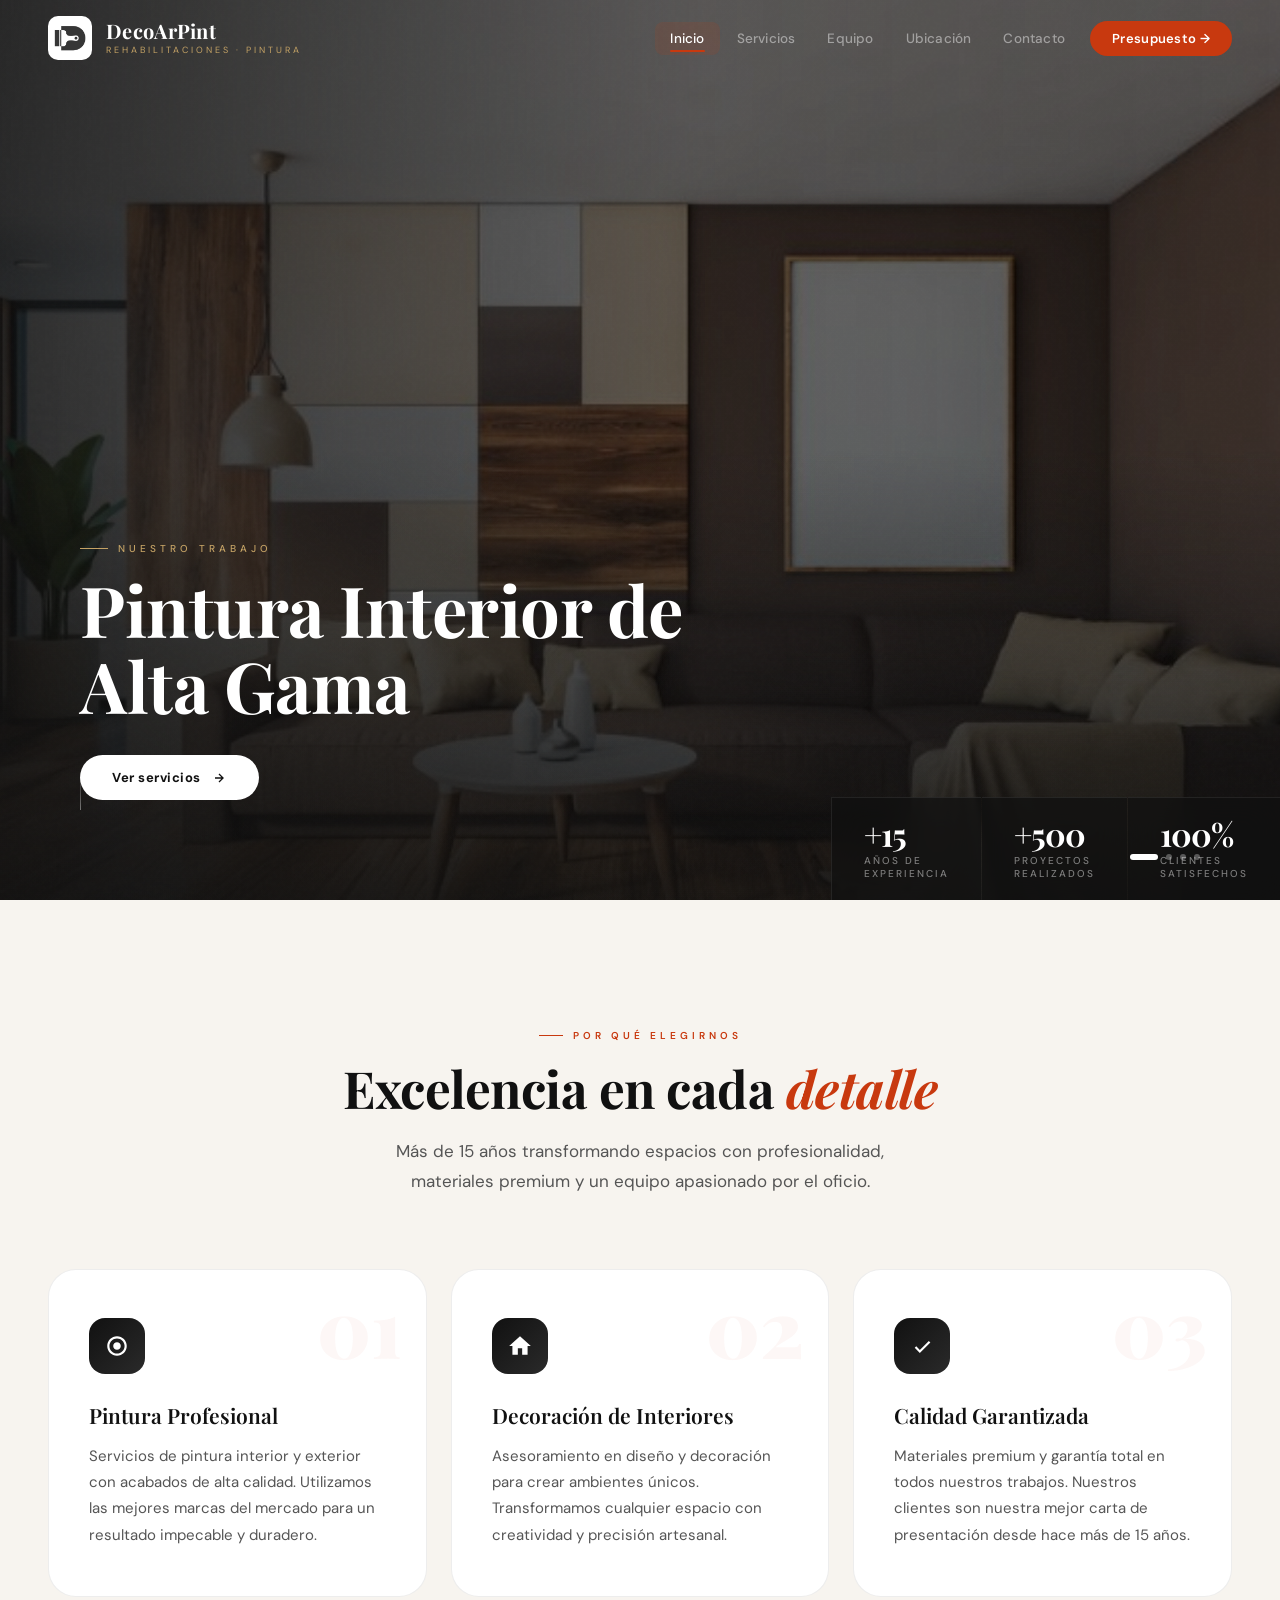
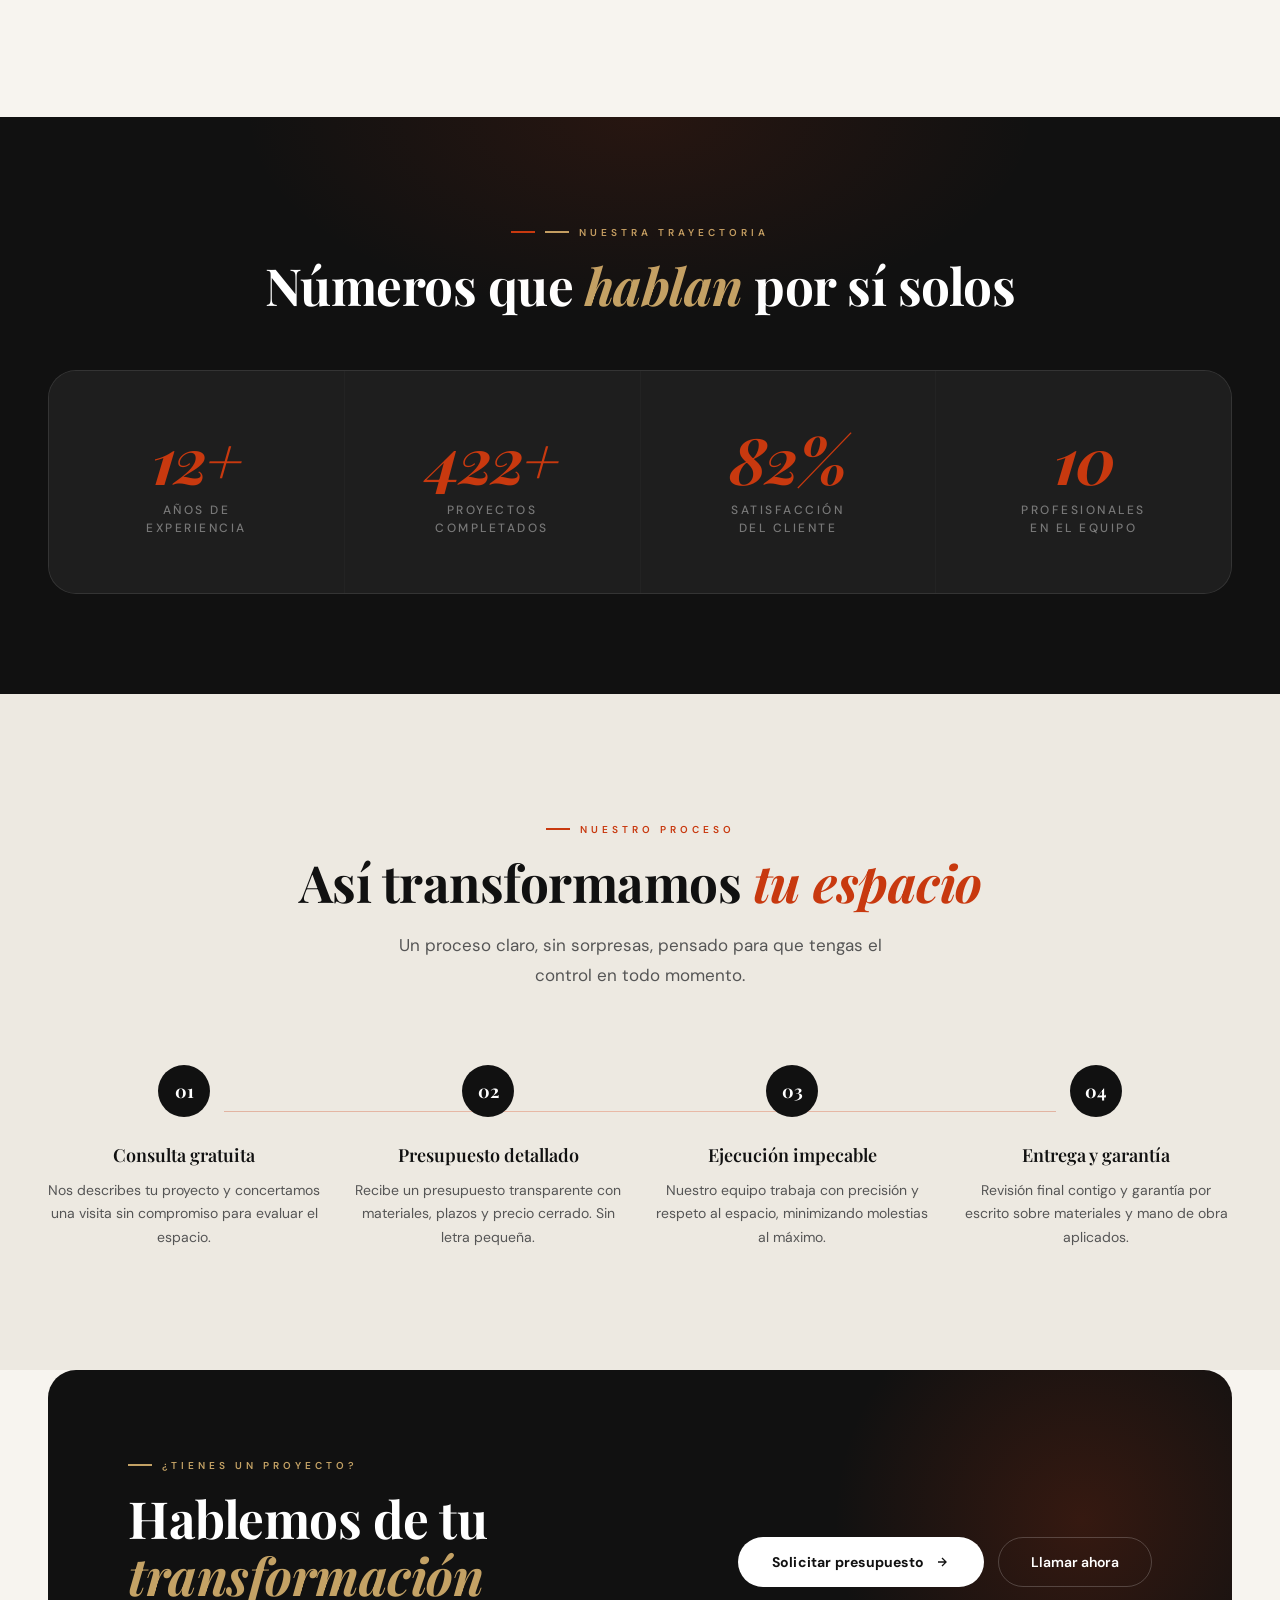
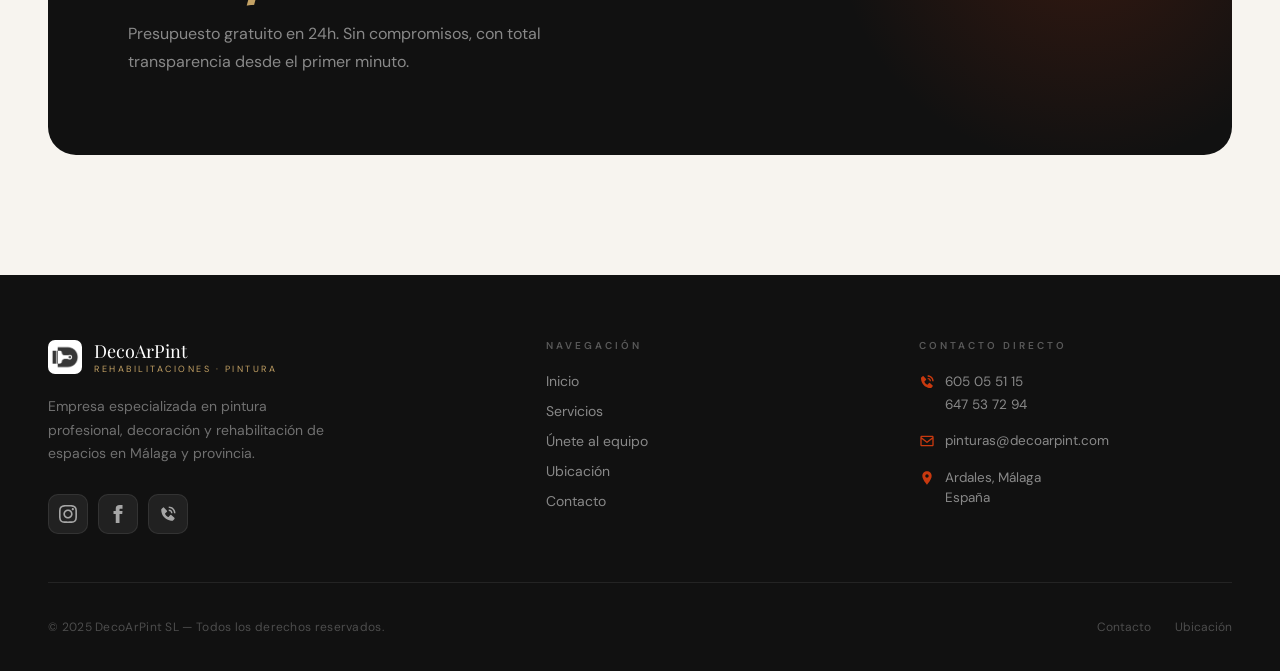
==== HTML/index.html @ 14bfd78d "Estado original antes de la mejora Co-Authored-By: Claude Opus 5.5 <noreply@anthropic.com>" ====
<!DOCTYPE html>
<html lang="es">
<head>
  <meta charset="UTF-8" />
  <meta name="viewport" content="width=device-width, initial-scale=1.0" />
  <meta name="description" content="DecoArPint — Empresa especializada en rehabilitaciones, pintura profesional y acabados decorativos de alta gama en Málaga." />
  <title>DecoArPint — Rehabilitaciones & Pintura Premium</title>
  <link rel="stylesheet" href="../css/estilos.css" />
</head>
<body>

  <!-- ─── MOBILE NAV ─── -->
  <nav class="mobile-nav" aria-label="Menú móvil">
    <a href="index.html" class="active">Inicio</a>
    <a href="tienda.html">Servicios</a>
    <a href="recursoshumanos.html">Recursos humanos</a>
    <a href="ubicacion.html">Ubicación</a>
    <a href="contacto.html">Contacto</a>
    <a href="contacto.html" class="nav-cta" style="margin-top:16px;font-size:18px!important;">Presupuesto gratis →</a>
  </nav>

  <!-- ─── HEADER ─── -->
  <header>
    <div class="header-inner">
      <a href="index.html" class="logo-brand">
        <div class="logo-wrap">
          <img src="../imagenes/logo.png" alt="DecoArPint Logo" />
        </div>
        <div class="brand-text">
          <h1>DecoArPint</h1>
          <span>Rehabilitaciones · Pintura</span>
        </div>
      </a>

      <nav aria-label="Navegación principal">
        <a href="index.html" class="active">Inicio</a>
        <a href="tienda.html">Servicios</a>
        <a href="recursoshumanos.html">Equipo</a>
        <a href="ubicacion.html">Ubicación</a>
        <a href="contacto.html">Contacto</a>
        <a href="contacto.html" class="nav-cta">Presupuesto →</a>
      </nav>

      <button class="menu-toggle" aria-label="Abrir menú" aria-expanded="false">
        <span></span><span></span><span></span>
      </button>
    </div>
  </header>

  <main>

    <!-- ════════════════════════════════════════
         HERO CAROUSEL
    ════════════════════════════════════════ -->
    <section class="hero-section" aria-label="Trabajos destacados">
      <div class="carousel-track">

        <div class="carousel-slide active">
          <img src="../imagenes/interior.png" alt="Pintura Interior Premium" loading="eager" />
          <div class="slide-overlay"></div>
          <div class="slide-content">
            <p class="slide-label">Nuestro trabajo</p>
            <h2 class="slide-title">Pintura Interior de Alta Gama</h2>
            <a href="tienda.html" class="slide-cta">
              Ver servicios
              <svg xmlns="http://www.w3.org/2000/svg" viewBox="0 0 24 24"><path d="m11.293 17.293 1.414 1.414L19.414 12l-6.707-6.707-1.414 1.414L15.586 11H6v2h9.586z"/></svg>
            </a>
          </div>
        </div>

        <div class="carousel-slide">
          <img src="../imagenes/fachada.png" alt="Rehabilitación de Fachadas" loading="lazy" />
          <div class="slide-overlay"></div>
          <div class="slide-content">
            <p class="slide-label">Exterior</p>
            <h2 class="slide-title">Fachadas que Transforman Espacios</h2>
            <a href="tienda.html" class="slide-cta">
              Ver servicios
              <svg xmlns="http://www.w3.org/2000/svg" viewBox="0 0 24 24"><path d="m11.293 17.293 1.414 1.414L19.414 12l-6.707-6.707-1.414 1.414L15.586 11H6v2h9.586z"/></svg>
            </a>
          </div>
        </div>

        <div class="carousel-slide">
          <img src="../imagenes/premium.png" alt="Acabados Decorativos Premium" loading="lazy" />
          <div class="slide-overlay"></div>
          <div class="slide-content">
            <p class="slide-label">Premium</p>
            <h2 class="slide-title">Acabados de Máxima Calidad</h2>
            <a href="tienda.html" class="slide-cta">
              Ver servicios
              <svg xmlns="http://www.w3.org/2000/svg" viewBox="0 0 24 24"><path d="m11.293 17.293 1.414 1.414L19.414 12l-6.707-6.707-1.414 1.414L15.586 11H6v2h9.586z"/></svg>
            </a>
          </div>
        </div>

        <div class="carousel-slide">
          <img src="../imagenes/interior.png" alt="Arte Decorativo" loading="lazy" />
          <div class="slide-overlay"></div>
          <div class="slide-content">
            <p class="slide-label">Arte & Detalle</p>
            <h2 class="slide-title">Cada Rincón, una Obra de Arte</h2>
            <a href="contacto.html" class="slide-cta">
              Solicitar presupuesto
              <svg xmlns="http://www.w3.org/2000/svg" viewBox="0 0 24 24"><path d="m11.293 17.293 1.414 1.414L19.414 12l-6.707-6.707-1.414 1.414L15.586 11H6v2h9.586z"/></svg>
            </a>
          </div>
        </div>

      </div>

      <!-- Stats bar bottom right -->
      <div class="hero-stats" aria-label="Estadísticas">
        <div class="hero-stat">
          <div class="hero-stat-value">+15</div>
          <div class="hero-stat-label">Años de<br>experiencia</div>
        </div>
        <div class="hero-stat">
          <div class="hero-stat-value">+500</div>
          <div class="hero-stat-label">Proyectos<br>realizados</div>
        </div>
        <div class="hero-stat">
          <div class="hero-stat-value">100%</div>
          <div class="hero-stat-label">Clientes<br>satisfechos</div>
        </div>
      </div>

      <!-- Scroll indicator -->
      <div class="scroll-indicator" aria-hidden="true">
        <div class="scroll-line"></div>
        <span>Descubrir</span>
      </div>

      <!-- Carousel controls -->
      <div class="carousel-controls" aria-label="Controles del carrusel">
        <div class="carousel-dots">
          <button class="dot active" data-index="0" aria-label="Imagen 1"></button>
          <button class="dot" data-index="1" aria-label="Imagen 2"></button>
          <button class="dot" data-index="2" aria-label="Imagen 3"></button>
          <button class="dot" data-index="3" aria-label="Imagen 4"></button>
        </div>
      </div>
    </section>

    <!-- ════════════════════════════════════════
         FEATURES — Por qué elegirnos
    ════════════════════════════════════════ -->
    <section class="features-section">
      <div class="section-header">
        <span class="section-eyebrow" data-reveal>Por qué elegirnos</span>
        <h2 class="section-title" data-reveal data-delay="1">Excelencia en cada <em>detalle</em></h2>
        <p class="section-desc" data-reveal data-delay="2">Más de 15 años transformando espacios con profesionalidad, materiales premium y un equipo apasionado por el oficio.</p>
      </div>

      <div class="features-grid">

        <div class="feature-card" data-reveal data-delay="1">
          <span class="feature-number">01</span>
          <div class="feature-icon-wrap" aria-hidden="true">
            <svg xmlns="http://www.w3.org/2000/svg" viewBox="0 0 24 24"><path d="M12 3c-4.963 0-9 4.038-9 9s4.037 9 9 9 9-4.038 9-9c0-4.963-4.037-9-9-9zm0 16c-3.859 0-7-3.14-7-7 0-3.861 3.141-7 7-7 3.86 0 7 3.139 7 7 0 3.86-3.14 7-7 7zm-3.5-7c0-1.932 1.568-3.5 3.5-3.5s3.5 1.568 3.5 3.5-1.568 3.5-3.5 3.5S8.5 13.932 8.5 12z"/></svg>
          </div>
          <h3>Pintura Profesional</h3>
          <p>Servicios de pintura interior y exterior con acabados de alta calidad. Utilizamos las mejores marcas del mercado para un resultado impecable y duradero.</p>
        </div>

        <div class="feature-card" data-reveal data-delay="2">
          <span class="feature-number">02</span>
          <div class="feature-icon-wrap" aria-hidden="true">
            <svg xmlns="http://www.w3.org/2000/svg" viewBox="0 0 24 24"><path d="M10 20v-6h4v6h5v-8h3L12 3 2 12h3v8z"/></svg>
          </div>
          <h3>Decoración de Interiores</h3>
          <p>Asesoramiento en diseño y decoración para crear ambientes únicos. Transformamos cualquier espacio con creatividad y precisión artesanal.</p>
        </div>

        <div class="feature-card" data-reveal data-delay="3">
          <span class="feature-number">03</span>
          <div class="feature-icon-wrap" aria-hidden="true">
            <svg xmlns="http://www.w3.org/2000/svg" viewBox="0 0 24 24"><path d="m10 15.586-3.293-3.293-1.414 1.414L10 18.414l9.707-9.707-1.414-1.414z"/></svg>
          </div>
          <h3>Calidad Garantizada</h3>
          <p>Materiales premium y garantía total en todos nuestros trabajos. Nuestros clientes son nuestra mejor carta de presentación desde hace más de 15 años.</p>
        </div>

      </div>
    </section>

    <!-- ════════════════════════════════════════
         STATS
    ════════════════════════════════════════ -->
    <section class="stats-section">
      <div class="stats-inner">
        <div class="section-header" style="margin-bottom:56px;">
          <span class="section-eyebrow" style="color:var(--gold);" data-reveal>
            <span style="background:var(--gold);display:block;width:24px;height:1.5px;flex-shrink:0;"></span>
            Nuestra trayectoria
          </span>
          <h2 class="section-title section-title--light" data-reveal data-delay="1">Números que <em>hablan</em> por sí solos</h2>
        </div>
        <div class="stats-grid">
          <div class="stat-item" data-reveal>
            <div class="stat-value"><span data-counter data-target="15" data-suffix="+">0+</span></div>
            <div class="stat-label">Años de<br>experiencia</div>
          </div>
          <div class="stat-item" data-reveal data-delay="1">
            <div class="stat-value"><span data-counter data-target="500" data-suffix="+">0+</span></div>
            <div class="stat-label">Proyectos<br>completados</div>
          </div>
          <div class="stat-item" data-reveal data-delay="2">
            <div class="stat-value"><span data-counter data-target="98" data-suffix="%">0%</span></div>
            <div class="stat-label">Satisfacción<br>del cliente</div>
          </div>
          <div class="stat-item" data-reveal data-delay="3">
            <div class="stat-value"><span data-counter data-target="12" data-suffix="">0</span></div>
            <div class="stat-label">Profesionales<br>en el equipo</div>
          </div>
        </div>
      </div>
    </section>

    <!-- ════════════════════════════════════════
         PROCESS — Cómo trabajamos
    ════════════════════════════════════════ -->
    <section class="process-section">
      <div class="process-inner">
        <div class="section-header">
          <span class="section-eyebrow" data-reveal>Nuestro proceso</span>
          <h2 class="section-title" data-reveal data-delay="1">Así transformamos <em>tu espacio</em></h2>
          <p class="section-desc" data-reveal data-delay="2">Un proceso claro, sin sorpresas, pensado para que tengas el control en todo momento.</p>
        </div>
        <div class="process-steps">
          <div class="process-step" data-reveal data-delay="1">
            <div class="step-number">01</div>
            <div class="step-title">Consulta gratuita</div>
            <p class="step-desc">Nos describes tu proyecto y concertamos una visita sin compromiso para evaluar el espacio.</p>
          </div>
          <div class="process-step" data-reveal data-delay="2">
            <div class="step-number">02</div>
            <div class="step-title">Presupuesto detallado</div>
            <p class="step-desc">Recibe un presupuesto transparente con materiales, plazos y precio cerrado. Sin letra pequeña.</p>
          </div>
          <div class="process-step" data-reveal data-delay="3">
            <div class="step-number">03</div>
            <div class="step-title">Ejecución impecable</div>
            <p class="step-desc">Nuestro equipo trabaja con precisión y respeto al espacio, minimizando molestias al máximo.</p>
          </div>
          <div class="process-step" data-reveal data-delay="4">
            <div class="step-number">04</div>
            <div class="step-title">Entrega y garantía</div>
            <p class="step-desc">Revisión final contigo y garantía por escrito sobre materiales y mano de obra aplicados.</p>
          </div>
        </div>
      </div>
    </section>

    <!-- ════════════════════════════════════════
         CTA BANNER
    ════════════════════════════════════════ -->
    <div class="cta-banner" data-reveal="scale">
      <div class="cta-content">
        <span class="section-eyebrow">¿Tienes un proyecto?</span>
        <h2 class="section-title">Hablemos de tu <em>transformación</em></h2>
        <p>Presupuesto gratuito en 24h. Sin compromisos, con total transparencia desde el primer minuto.</p>
      </div>
      <div class="cta-actions">
        <a href="contacto.html" class="btn-primary">
          Solicitar presupuesto
          <svg xmlns="http://www.w3.org/2000/svg" viewBox="0 0 24 24"><path d="m11.293 17.293 1.414 1.414L19.414 12l-6.707-6.707-1.414 1.414L15.586 11H6v2h9.586z"/></svg>
        </a>
        <a href="tel:+34605055115" class="btn-outline">
          Llamar ahora
        </a>
      </div>
    </div>

  </main>

  <!-- ─── FOOTER ─── -->
  <footer>
    <div class="footer-inner">
      <div class="footer-grid">

        <!-- Brand -->
        <div class="footer-brand-block">
          <a href="index.html" class="footer-brand">
            <img src="../imagenes/logo.png" alt="DecoArPint" />
            <div>
              <div class="footer-brand-name">DecoArPint</div>
              <span class="footer-brand-sub">Rehabilitaciones · Pintura</span>
            </div>
          </a>
          <p class="footer-tagline">Empresa especializada en pintura profesional, decoración y rehabilitación de espacios en Málaga y provincia.</p>
          <div class="footer-social">
            <a href="https://www.instagram.com/decoarpint_sl/" target="_blank" rel="noopener" class="social-btn" title="Instagram">
              <svg xmlns="http://www.w3.org/2000/svg" viewBox="0 0 24 24"><path d="M12 2.163c3.204 0 3.584.012 4.85.07 3.252.148 4.771 1.691 4.919 4.919.058 1.265.069 1.645.069 4.849 0 3.205-.012 3.584-.069 4.849-.149 3.225-1.664 4.771-4.919 4.919-1.266.058-1.644.07-4.85.07-3.204 0-3.584-.012-4.849-.07-3.26-.149-4.771-1.699-4.919-4.92-.058-1.265-.07-1.644-.07-4.849 0-3.204.013-3.583.07-4.849.149-3.227 1.664-4.771 4.919-4.919 1.266-.057 1.645-.069 4.849-.069zm0-2.163c-3.259 0-3.667.014-4.947.072-4.358.2-6.78 2.618-6.98 6.98-.059 1.281-.073 1.689-.073 4.948 0 3.259.014 3.668.072 4.948.2 4.358 2.618 6.78 6.98 6.98 1.281.058 1.689.072 4.948.072 3.259 0 3.668-.014 4.948-.072 4.354-.2 6.782-2.618 6.979-6.98.059-1.28.073-1.689.073-4.948 0-3.259-.014-3.667-.072-4.947-.196-4.354-2.617-6.78-6.979-6.98-1.281-.059-1.69-.073-4.949-.073zm0 5.838c-3.403 0-6.162 2.759-6.162 6.162s2.759 6.163 6.162 6.163 6.162-2.759 6.162-6.163c0-3.403-2.759-6.162-6.162-6.162zm0 10.162c-2.209 0-4-1.79-4-4 0-2.209 1.791-4 4-4s4 1.791 4 4c0 2.21-1.791 4-4 4zm6.406-11.845c-.796 0-1.441.645-1.441 1.44s.645 1.44 1.441 1.44c.795 0 1.439-.645 1.439-1.44s-.644-1.44-1.439-1.44z"/></svg>
            </a>
            <a href="https://www.facebook.com/decoarpint?locale=es_ES" target="_blank" rel="noopener" class="social-btn" title="Facebook">
              <svg xmlns="http://www.w3.org/2000/svg" viewBox="0 0 24 24"><path d="M9 8h-3v4h3v12h5v-12h3.642l.358-4h-4v-1.667c0-.955.192-1.333 1.115-1.333h2.885v-5h-3.808c-3.596 0-5.192 1.583-5.192 4.615v3.385z"/></svg>
            </a>
            <div class="phone-container">
              <div class="social-btn" id="phoneToggle" role="button" title="Teléfonos" tabindex="0" aria-label="Ver teléfonos de contacto">
                <svg xmlns="http://www.w3.org/2000/svg" viewBox="0 0 24 24"><path d="M20 10.999h2C22 5.869 18.127 2 12.99 2v2C17.052 4 20 6.943 20 10.999z"/><path d="M13 8c2.103 0 3 .897 3 3h2c0-3.225-1.775-5-5-5v2zm3.422 5.443a1.001 1.001 0 0 0-1.391.043l-2.393 2.461c-.576-.11-1.734-.471-2.926-1.66-1.192-1.193-1.553-2.354-1.66-2.926l2.459-2.394a1 1 0 0 0 .043-1.391L6.859 3.513a1.001 1.001 0 0 0-1.391-.087l-2.17 1.861a1 1 0 0 0-.29.649c-.015.25-.301 6.172 4.291 10.766C11.305 20.707 16.323 21 17.705 21c.202 0 .326-.006.359-.008a.992.992 0 0 0 .648-.291l1.86-2.171a1 1 0 0 0-.086-1.391l-4.064-3.696z"/></svg>
              </div>
              <div class="phone-dropdown" id="phoneDropdown" role="menu">
                <a href="tel:+34605055115" class="phone-option" role="menuitem">
                  <span class="phone-opt-label">Oficina Principal</span>
                  <span class="phone-opt-number">605 05 51 15</span>
                </a>
                <a href="tel:+34647537294" class="phone-option" role="menuitem">
                  <span class="phone-opt-label">Presupuestos</span>
                  <span class="phone-opt-number">647 53 72 94</span>
                </a>
              </div>
            </div>
          </div>
        </div>

        <!-- Links -->
        <div>
          <p class="footer-col-title">Navegación</p>
          <div class="footer-col-links">
            <a href="index.html">Inicio</a>
            <a href="tienda.html">Servicios</a>
            <a href="recursoshumanos.html">Únete al equipo</a>
            <a href="ubicacion.html">Ubicación</a>
            <a href="contacto.html">Contacto</a>
          </div>
        </div>

        <!-- Contact -->
        <div>
          <p class="footer-col-title">Contacto directo</p>
          <div class="footer-contact-item">
            <svg xmlns="http://www.w3.org/2000/svg" viewBox="0 0 24 24"><path d="M20 10.999h2C22 5.869 18.127 2 12.99 2v2C17.052 4 20 6.943 20 10.999z"/><path d="M13 8c2.103 0 3 .897 3 3h2c0-3.225-1.775-5-5-5v2zm3.422 5.443a1.001 1.001 0 0 0-1.391.043l-2.393 2.461c-.576-.11-1.734-.471-2.926-1.66-1.192-1.193-1.553-2.354-1.66-2.926l2.459-2.394a1 1 0 0 0 .043-1.391L6.859 3.513a1.001 1.001 0 0 0-1.391-.087l-2.17 1.861a1 1 0 0 0-.29.649c-.015.25-.301 6.172 4.291 10.766C11.305 20.707 16.323 21 17.705 21c.202 0 .326-.006.359-.008a.992.992 0 0 0 .648-.291l1.86-2.171a1 1 0 0 0-.086-1.391l-4.064-3.696z"/></svg>
            <div>
              <a href="tel:+34605055115">605 05 51 15</a>
              <a href="tel:+34647537294">647 53 72 94</a>
            </div>
          </div>
          <div class="footer-contact-item">
            <svg xmlns="http://www.w3.org/2000/svg" viewBox="0 0 24 24"><path d="M20 4H4c-1.103 0-2 .897-2 2v12c0 1.103.897 2 2 2h16c1.103 0 2-.897 2-2V6c0-1.103-.897-2-2-2zm0 2v.511l-8 6.223-8-6.222V6h16zM4 18V9.044l7.386 5.745a.994.994 0 0 0 1.228 0L20 9.044 20.002 18H4z"/></svg>
            <a href="mailto:pinturas@decoarpint.com">pinturas@decoarpint.com</a>
          </div>
          <div class="footer-contact-item">
            <svg xmlns="http://www.w3.org/2000/svg" viewBox="0 0 24 24"><path d="M12 2C8.13 2 5 5.13 5 9c0 5.25 7 13 7 13s7-7.75 7-13c0-3.87-3.13-7-7-7zm0 9.5c-1.38 0-2.5-1.12-2.5-2.5s1.12-2.5 2.5-2.5 2.5 1.12 2.5 2.5-1.12 2.5-2.5 2.5z"/></svg>
            <span>Ardales, Málaga<br>España</span>
          </div>
        </div>

      </div>

      <div class="footer-bottom">
        <p class="footer-copy">&copy; 2025 DecoArPint SL — Todos los derechos reservados.</p>
        <div class="footer-bottom-links">
          <a href="contacto.html">Contacto</a>
          <a href="ubicacion.html">Ubicación</a>
        </div>
      </div>
    </div>
  </footer>

  <script src="../Js/script.js"></script>
</body>
</html>
---- css/estilos.css ----
/* ============================================
   DECOARPINT — PREMIUM DESIGN SYSTEM 2026
   Inspired by: Apple, Stripe, Linear, Framer
   ============================================ */

@import url('https://fonts.googleapis.com/css2?family=Playfair+Display:ital,wght@0,400;0,600;0,700;0,900;1,400;1,700&family=DM+Sans:wght@300;400;500;600;700&display=swap');

/* ============================================
   DESIGN TOKENS
   ============================================ */
:root {
  /* Core palette */
  --carbon:       #111111;
  --carbon-mid:   #1e1e1e;
  --carbon-light: #2a2a2a;
  --surface:      #161616;
  --ivory:        #f7f4ef;
  --ivory-dark:   #ede9e1;
  --white:        #ffffff;

  /* Brand accent */
  --accent:       #c8390f;
  --accent-warm:  #e04a1e;
  --accent-glow:  rgba(200, 57, 15, 0.25);

  /* Gold */
  --gold:         #c4a265;
  --gold-light:   #dbbf8a;

  /* Text */
  --text-primary:  #111111;
  --text-secondary:#555555;
  --text-muted:    #999999;
  --text-ghost:    rgba(255,255,255,0.45);

  /* Borders */
  --border-light:  rgba(0,0,0,0.07);
  --border-dark:   rgba(255,255,255,0.08);

  /* Shadows */
  --shadow-xs:   0 1px 4px rgba(0,0,0,0.08);
  --shadow-sm:   0 4px 16px rgba(0,0,0,0.1);
  --shadow-md:   0 12px 40px rgba(0,0,0,0.18);
  --shadow-lg:   0 30px 80px rgba(0,0,0,0.3);
  --shadow-accent: 0 16px 48px rgba(200,57,15,0.35);

  /* Radii */
  --r-sm:   8px;
  --r-md:   14px;
  --r-lg:   20px;
  --r-xl:   28px;
  --r-full: 999px;

  /* Transitions */
  --ease:      cubic-bezier(0.25, 0.46, 0.45, 0.94);
  --ease-back: cubic-bezier(0.34, 1.56, 0.64, 1);
  --ease-in:   cubic-bezier(0.4, 0, 1, 1);
  --ease-out:  cubic-bezier(0, 0, 0.2, 1);
  --t-fast:    0.2s;
  --t-mid:     0.4s;
  --t-slow:    0.7s;
}

/* ============================================
   RESET & BASE
   ============================================ */
*, *::before, *::after {
  margin: 0;
  padding: 0;
  box-sizing: border-box;
}

html {
  scroll-behavior: smooth;
  font-size: 16px;
}

body {
  font-family: 'DM Sans', system-ui, sans-serif;
  background: var(--ivory);
  color: var(--text-primary);
  overflow-x: hidden;
  min-height: 100vh;
  display: flex;
  flex-direction: column;
  -webkit-font-smoothing: antialiased;
  -moz-osx-font-smoothing: grayscale;
}

img { display: block; max-width: 100%; }
a { text-decoration: none; }
button { font-family: inherit; }

/* Custom cursor removed — using default browser cursor */

/* ============================================
   SCROLL PROGRESS BAR
   ============================================ */
.scroll-progress {
  position: fixed;
  top: 0; left: 0;
  height: 2px;
  background: var(--accent);
  z-index: 9990;
  width: 0%;
  transition: width 0.1s linear;
  box-shadow: 0 0 8px var(--accent);
}

/* ============================================
   HEADER
   ============================================ */
header {
  position: fixed;
  top: 0; left: 0; right: 0;
  z-index: 1000;
  transition: background var(--t-mid) var(--ease), box-shadow var(--t-mid) var(--ease), padding var(--t-mid) var(--ease);
}

header.transparent {
  background: transparent;
  box-shadow: none;
}

header.scrolled {
  background: rgba(17, 17, 17, 0.96);
  backdrop-filter: blur(24px) saturate(1.8);
  -webkit-backdrop-filter: blur(24px) saturate(1.8);
  box-shadow: 0 1px 0 var(--border-dark), 0 8px 32px rgba(0,0,0,0.25);
}

.header-inner {
  max-width: 1360px;
  margin: 0 auto;
  padding: 0 48px;
  height: 76px;
  display: flex;
  align-items: center;
  justify-content: space-between;
  gap: 40px;
  transition: height var(--t-mid) var(--ease);
}

header.scrolled .header-inner { height: 64px; }

/* Logo */
.logo-brand {
  display: flex;
  align-items: center;
  gap: 14px;
  text-decoration: none;
  flex-shrink: 0;
}

.logo-wrap {
  width: 44px; height: 44px;
  background: var(--white);
  border-radius: 10px;
  padding: 5px;
  display: flex; align-items: center; justify-content: center;
  transition: transform var(--t-mid) var(--ease-back), box-shadow var(--t-mid) var(--ease);
  flex-shrink: 0;
}

.logo-brand:hover .logo-wrap {
  transform: rotate(-6deg) scale(1.1);
  box-shadow: 0 0 24px var(--accent-glow);
}

.logo-wrap img {
  width: 100%; height: 100%;
  object-fit: contain;
}

.brand-text h1 {
  font-family: 'Playfair Display', serif;
  font-size: 20px;
  font-weight: 700;
  color: var(--white);
  letter-spacing: 0.3px;
  line-height: 1;
}

.brand-text span {
  font-size: 9px;
  color: var(--gold);
  letter-spacing: 3px;
  text-transform: uppercase;
  font-weight: 400;
  display: block;
  margin-top: 3px;
}

/* Nav */
nav {
  display: flex;
  align-items: center;
  gap: 2px;
}

nav a {
  color: var(--text-ghost);
  font-size: 13.5px;
  font-weight: 500;
  padding: 8px 15px;
  border-radius: var(--r-sm);
  transition: color var(--t-fast) ease, background var(--t-fast) ease;
  letter-spacing: 0.2px;
  position: relative;
  white-space: nowrap;
}

nav a::after {
  content: '';
  position: absolute;
  bottom: 3px; left: 15px; right: 15px;
  height: 1.5px;
  background: var(--accent);
  transform: scaleX(0);
  transform-origin: left;
  transition: transform 0.3s var(--ease);
  border-radius: 2px;
}

nav a:hover {
  color: var(--white);
  background: rgba(255,255,255,0.06);
}

nav a:hover::after { transform: scaleX(1); }

nav a.active {
  color: var(--white);
  background: rgba(200,57,15,0.12);
}

nav a.active::after { transform: scaleX(1); }

/* CTA nav button */
.nav-cta {
  background: var(--accent) !important;
  color: var(--white) !important;
  border-radius: var(--r-full) !important;
  padding: 9px 22px !important;
  font-weight: 600 !important;
  font-size: 13px !important;
  letter-spacing: 0.3px !important;
  margin-left: 8px;
  transition: background var(--t-fast) ease, transform var(--t-fast) var(--ease-back), box-shadow var(--t-fast) ease !important;
}

.nav-cta::after { display: none !important; }

.nav-cta:hover {
  background: var(--accent-warm) !important;
  transform: translateY(-1px) !important;
  box-shadow: var(--shadow-accent) !important;
}

/* Mobile hamburger */
.menu-toggle {
  display: none;
  flex-direction: column;
  gap: 5px;
  cursor: pointer;
  padding: 8px;
  border: none;
  background: none;
  z-index: 1001;
}

.menu-toggle span {
  display: block;
  width: 22px;
  height: 2px;
  background: var(--white);
  border-radius: 2px;
  transition: transform var(--t-mid) var(--ease), opacity var(--t-fast) ease;
}

.menu-toggle.open span:nth-child(1) { transform: translateY(7px) rotate(45deg); }
.menu-toggle.open span:nth-child(2) { opacity: 0; transform: scaleX(0); }
.menu-toggle.open span:nth-child(3) { transform: translateY(-7px) rotate(-45deg); }

/* Mobile nav overlay */
.mobile-nav {
  position: fixed;
  inset: 0;
  background: rgba(17,17,17,0.98);
  backdrop-filter: blur(24px);
  z-index: 999;
  display: flex;
  flex-direction: column;
  align-items: center;
  justify-content: center;
  gap: 8px;
  opacity: 0;
  pointer-events: none;
  transition: opacity var(--t-mid) var(--ease);
}

.mobile-nav.open {
  opacity: 1;
  pointer-events: all;
}

.mobile-nav a {
  font-family: 'Playfair Display', serif;
  font-size: clamp(28px, 5vw, 44px);
  font-weight: 700;
  color: rgba(255,255,255,0.5);
  text-decoration: none;
  transition: color var(--t-fast) ease;
  transform: translateY(20px);
  opacity: 0;
  transition: color var(--t-fast) ease, transform var(--t-mid) var(--ease), opacity var(--t-mid) var(--ease);
}

.mobile-nav.open a {
  opacity: 1;
  transform: translateY(0);
}

.mobile-nav.open a:nth-child(1) { transition-delay: 0.05s; }
.mobile-nav.open a:nth-child(2) { transition-delay: 0.10s; }
.mobile-nav.open a:nth-child(3) { transition-delay: 0.15s; }
.mobile-nav.open a:nth-child(4) { transition-delay: 0.20s; }
.mobile-nav.open a:nth-child(5) { transition-delay: 0.25s; }
.mobile-nav.open a:nth-child(6) { transition-delay: 0.30s; }

.mobile-nav a:hover { color: var(--white); }
.mobile-nav a.active { color: var(--accent); }

/* ============================================
   MAIN
   ============================================ */
main { flex: 1; }

/* ============================================
   HERO SECTION
   ============================================ */
.hero-section {
  position: relative;
  height: 100svh;
  min-height: 640px;
  overflow: hidden;
  background: var(--carbon);
}

.carousel-track {
  position: relative;
  width: 100%; height: 100%;
}

.carousel-slide {
  position: absolute;
  inset: 0;
  opacity: 0;
  transition: opacity 1.4s cubic-bezier(0.4, 0, 0.2, 1);
}

.carousel-slide.active { opacity: 1; }

.carousel-slide img {
  width: 100%; height: 100%;
  object-fit: cover;
  filter: brightness(0.45) saturate(0.9);
  transform: scale(1.06);
  transition: transform 7s var(--ease-out), filter 1.4s ease;
  will-change: transform;
}

.carousel-slide.active img {
  transform: scale(1);
  filter: brightness(0.5) saturate(1);
}

/* Cinematic overlay */
.slide-overlay {
  position: absolute;
  inset: 0;
  background:
    linear-gradient(to right, rgba(17,17,17,0.75) 0%, rgba(17,17,17,0.1) 55%, transparent 100%),
    linear-gradient(to top, rgba(17,17,17,0.85) 0%, transparent 50%);
}

/* Grain texture */
.hero-section::before {
  content: '';
  position: absolute;
  inset: 0;
  background-image: url("data:image/svg+xml,%3Csvg viewBox='0 0 256 256' xmlns='http://www.w3.org/2000/svg'%3E%3Cfilter id='noise'%3E%3CfeTurbulence type='fractalNoise' baseFrequency='0.9' numOctaves='4' stitchTiles='stitch'/%3E%3C/filter%3E%3Crect width='100%25' height='100%25' filter='url(%23noise)' opacity='0.04'/%3E%3C/svg%3E");
  opacity: 0.35;
  z-index: 2;
  pointer-events: none;
}

/* Slide content */
.slide-content {
  position: absolute;
  bottom: 0; left: 0; right: 0;
  padding: 0 80px 100px;
  z-index: 3;
}

.slide-label {
  display: inline-flex;
  align-items: center;
  gap: 10px;
  font-size: 10px;
  letter-spacing: 4px;
  text-transform: uppercase;
  color: var(--gold);
  font-weight: 500;
  margin-bottom: 16px;
  opacity: 0;
  transform: translateY(20px);
  transition: opacity 0.7s var(--ease) 0.2s, transform 0.7s var(--ease) 0.2s;
}

.slide-label::before {
  content: '';
  display: block;
  width: 28px;
  height: 1px;
  background: var(--gold);
}

.slide-title {
  font-family: 'Playfair Display', serif;
  font-size: clamp(38px, 5.5vw, 72px);
  font-weight: 700;
  color: var(--white);
  line-height: 1.08;
  max-width: 660px;
  opacity: 0;
  transform: translateY(32px);
  transition: opacity 0.7s var(--ease) 0.35s, transform 0.7s var(--ease) 0.35s;
  letter-spacing: -0.5px;
}

.slide-cta {
  display: inline-flex;
  align-items: center;
  gap: 10px;
  margin-top: 32px;
  padding: 14px 32px;
  background: var(--white);
  color: var(--carbon);
  font-size: 13px;
  font-weight: 700;
  letter-spacing: 0.5px;
  border-radius: var(--r-full);
  text-decoration: none;
  opacity: 0;
  transform: translateY(20px);
  transition:
    opacity 0.7s var(--ease) 0.5s,
    transform 0.7s var(--ease) 0.5s,
    background var(--t-fast) ease,
    color var(--t-fast) ease,
    box-shadow var(--t-fast) ease;
}

.slide-cta svg {
  width: 16px; height: 16px;
  fill: currentColor;
  transition: transform 0.3s var(--ease-back);
}

.slide-cta:hover {
  background: var(--accent);
  color: var(--white);
  box-shadow: var(--shadow-accent);
}

.slide-cta:hover svg { transform: translateX(4px); }

.carousel-slide.active .slide-label,
.carousel-slide.active .slide-title,
.carousel-slide.active .slide-cta {
  opacity: 1;
  transform: translateY(0);
}

/* Hero stats bar */
.hero-stats {
  position: absolute;
  bottom: 0; right: 0;
  z-index: 4;
  display: flex;
  gap: 1px;
}

.hero-stat {
  background: rgba(17,17,17,0.7);
  backdrop-filter: blur(16px);
  -webkit-backdrop-filter: blur(16px);
  padding: 20px 32px;
  display: flex;
  flex-direction: column;
  gap: 4px;
  min-width: 140px;
  border-top: 1px solid var(--border-dark);
}

.hero-stat:first-child { border-left: 1px solid var(--border-dark); }

.hero-stat-value {
  font-family: 'Playfair Display', serif;
  font-size: 32px;
  font-weight: 700;
  color: var(--white);
  line-height: 1;
  letter-spacing: -1px;
}

.hero-stat-label {
  font-size: 10px;
  color: rgba(255,255,255,0.45);
  letter-spacing: 2px;
  text-transform: uppercase;
  font-weight: 500;
}

/* Scroll indicator */
.scroll-indicator {
  position: absolute;
  bottom: 90px; left: 80px;
  z-index: 4;
  display: flex;
  align-items: center;
  gap: 12px;
  color: rgba(255,255,255,0.4);
  font-size: 10px;
  letter-spacing: 2.5px;
  text-transform: uppercase;
  font-weight: 500;
}

.scroll-line {
  width: 1px;
  height: 40px;
  background: linear-gradient(to bottom, transparent, rgba(255,255,255,0.4));
  position: relative;
  overflow: hidden;
}

.scroll-line::after {
  content: '';
  position: absolute;
  top: -100%; left: 0;
  width: 100%; height: 100%;
  background: var(--accent);
  animation: scrollDown 2s ease-in-out infinite;
}

@keyframes scrollDown {
  0%   { top: -100%; }
  100% { top: 200%; }
}

/* Carousel controls */
.carousel-controls {
  position: absolute;
  bottom: 40px; right: 80px;
  display: flex;
  align-items: center;
  gap: 16px;
  z-index: 10;
}

.carousel-dots {
  display: flex;
  gap: 8px;
  align-items: center;
}

.dot {
  width: 6px; height: 6px;
  border-radius: 50%;
  background: rgba(255,255,255,0.3);
  cursor: pointer;
  border: none;
  padding: 0;
  transition: all var(--t-mid) var(--ease);
}

.dot.active {
  background: var(--white);
  width: 28px;
  border-radius: 3px;
}

.carousel-nav {
  display: flex;
  gap: 8px;
}

.carousel-btn {
  width: 42px; height: 42px;
  border-radius: 50%;
  background: rgba(255,255,255,0.08);
  border: 1px solid rgba(255,255,255,0.15);
  color: white;
  cursor: pointer;
  display: flex; align-items: center; justify-content: center;
  backdrop-filter: blur(12px);
  transition: all var(--t-fast) var(--ease);
  font-size: 16px;
}

.carousel-btn:hover {
  background: var(--accent);
  border-color: var(--accent);
  transform: scale(1.1);
  box-shadow: 0 0 20px var(--accent-glow);
}

/* ============================================
   SECTION UTILITIES
   ============================================ */
.section-eyebrow {
  display: inline-flex;
  align-items: center;
  gap: 10px;
  font-size: 10px;
  letter-spacing: 4px;
  text-transform: uppercase;
  color: var(--accent);
  font-weight: 600;
  margin-bottom: 18px;
}

.section-eyebrow::before {
  content: '';
  display: block;
  width: 24px;
  height: 1.5px;
  background: var(--accent);
}

.section-title {
  font-family: 'Playfair Display', serif;
  font-size: clamp(32px, 4vw, 52px);
  font-weight: 700;
  color: var(--text-primary);
  line-height: 1.12;
  letter-spacing: -0.5px;
}

.section-title em {
  font-style: italic;
  color: var(--accent);
}

.section-title--light { color: var(--white); }
.section-title--light em { color: var(--gold); }

.section-header {
  text-align: center;
  margin-bottom: 72px;
}

.section-desc {
  font-size: 17px;
  color: var(--text-secondary);
  line-height: 1.75;
  max-width: 540px;
  margin: 20px auto 0;
}

/* ============================================
   FEATURES SECTION
   ============================================ */
.features-section {
  padding: 120px 48px;
  max-width: 1360px;
  margin: 0 auto;
}

.features-grid {
  display: grid;
  grid-template-columns: repeat(3, 1fr);
  gap: 24px;
}

.feature-card {
  background: var(--white);
  border-radius: var(--r-xl);
  padding: 48px 40px;
  position: relative;
  overflow: hidden;
  border: 1px solid var(--border-light);
  transition: transform var(--t-mid) var(--ease), box-shadow var(--t-mid) var(--ease);
  cursor: default;
}

.feature-card::after {
  content: '';
  position: absolute;
  top: 0; left: 0; right: 0;
  height: 3px;
  background: linear-gradient(90deg, var(--accent), var(--accent-warm));
  transform: scaleX(0);
  transform-origin: left;
  transition: transform var(--t-mid) var(--ease);
}

.feature-card:hover {
  transform: translateY(-10px);
  box-shadow: var(--shadow-lg);
}

.feature-card:hover::after { transform: scaleX(1); }

.feature-number {
  font-family: 'Playfair Display', serif;
  font-size: 80px;
  font-weight: 900;
  color: rgba(200,57,15,0.04);
  line-height: 1;
  position: absolute;
  top: 16px; right: 24px;
  pointer-events: none;
  user-select: none;
}

/* Custom SVG icons */
.feature-icon-wrap {
  width: 56px; height: 56px;
  background: linear-gradient(135deg, var(--carbon) 0%, var(--carbon-light) 100%);
  border-radius: 16px;
  display: flex; align-items: center; justify-content: center;
  margin-bottom: 28px;
  transition: transform var(--t-mid) var(--ease-back), background var(--t-mid) var(--ease);
  flex-shrink: 0;
}

.feature-icon-wrap svg {
  width: 26px; height: 26px;
  fill: var(--white);
  transition: transform var(--t-mid) var(--ease-back);
}

.feature-card:hover .feature-icon-wrap {
  background: linear-gradient(135deg, var(--accent), var(--accent-warm));
  transform: rotate(-8deg) scale(1.12);
}

.feature-card:hover .feature-icon-wrap svg { transform: scale(1.1); }

.feature-card h3 {
  font-family: 'Playfair Display', serif;
  font-size: 21px;
  font-weight: 600;
  color: var(--text-primary);
  margin-bottom: 14px;
  line-height: 1.3;
}

.feature-card p {
  color: var(--text-secondary);
  line-height: 1.75;
  font-size: 15px;
}

/* ============================================
   STATS SECTION
   ============================================ */
.stats-section {
  background: var(--carbon);
  padding: 100px 48px;
  position: relative;
  overflow: hidden;
}

.stats-section::before {
  content: '';
  position: absolute;
  top: -200px; left: 50%;
  transform: translateX(-50%);
  width: 800px; height: 400px;
  background: radial-gradient(ellipse, rgba(200,57,15,0.12) 0%, transparent 70%);
  pointer-events: none;
}

.stats-inner {
  max-width: 1360px;
  margin: 0 auto;
}

.stats-grid {
  display: grid;
  grid-template-columns: repeat(4, 1fr);
  gap: 1px;
  background: var(--border-dark);
  border: 1px solid var(--border-dark);
  border-radius: var(--r-xl);
  overflow: hidden;
}

.stat-item {
  background: var(--carbon-mid);
  padding: 56px 40px;
  text-align: center;
  transition: background var(--t-mid) var(--ease);
}

.stat-item:hover { background: var(--carbon-light); }

.stat-value {
  font-family: 'Playfair Display', serif;
  font-size: clamp(42px, 5vw, 64px);
  font-weight: 700;
  color: var(--white);
  line-height: 1;
  letter-spacing: -2px;
  margin-bottom: 10px;
}

.stat-value span {
  color: var(--accent);
  font-style: italic;
}

.stat-label {
  font-size: 12px;
  color: rgba(255,255,255,0.4);
  letter-spacing: 2.5px;
  text-transform: uppercase;
  font-weight: 500;
  line-height: 1.5;
}

/* ============================================
   PROCESS SECTION
   ============================================ */
.process-section {
  padding: 120px 48px;
  background: var(--ivory-dark);
  overflow: hidden;
}

.process-inner {
  max-width: 1360px;
  margin: 0 auto;
}

.process-steps {
  display: grid;
  grid-template-columns: repeat(4, 1fr);
  gap: 32px;
  margin-top: 72px;
  position: relative;
}

.process-steps::before {
  content: '';
  position: absolute;
  top: 48px; left: calc(12.5% + 28px); right: calc(12.5% + 28px);
  height: 1px;
  background: linear-gradient(90deg, var(--accent), var(--accent-warm), var(--accent));
  opacity: 0.3;
}

.process-step {
  text-align: center;
  position: relative;
}

.step-number {
  width: 56px; height: 56px;
  background: var(--carbon);
  border-radius: 50%;
  display: flex; align-items: center; justify-content: center;
  margin: 0 auto 24px;
  font-family: 'Playfair Display', serif;
  font-size: 18px;
  font-weight: 700;
  color: var(--white);
  position: relative;
  transition: transform var(--t-mid) var(--ease-back), background var(--t-mid) var(--ease), box-shadow var(--t-mid) var(--ease);
  border: 2px solid transparent;
  background-clip: padding-box;
}

.process-step:hover .step-number {
  background: var(--accent);
  transform: scale(1.15);
  box-shadow: 0 0 0 8px var(--accent-glow);
}

.step-title {
  font-family: 'Playfair Display', serif;
  font-size: 18px;
  font-weight: 600;
  color: var(--text-primary);
  margin-bottom: 12px;
}

.step-desc {
  font-size: 14px;
  color: var(--text-secondary);
  line-height: 1.7;
}

/* ============================================
   CTA BANNER
   ============================================ */
.cta-banner {
  margin: 0 48px 120px;
  background: var(--carbon);
  border-radius: var(--r-xl);
  padding: 80px;
  display: flex;
  align-items: center;
  justify-content: space-between;
  gap: 60px;
  overflow: hidden;
  position: relative;
}

.cta-banner::before {
  content: '';
  position: absolute;
  top: -100px; right: -100px;
  width: 500px; height: 500px;
  background: radial-gradient(circle, rgba(200,57,15,0.2) 0%, transparent 70%);
  pointer-events: none;
}

.cta-content { position: relative; }

.cta-content .section-eyebrow { color: var(--gold); }
.cta-content .section-eyebrow::before { background: var(--gold); }

.cta-content .section-title { color: var(--white); }
.cta-content .section-title em { color: var(--gold); }

.cta-content p {
  font-size: 16px;
  color: rgba(255,255,255,0.5);
  line-height: 1.7;
  max-width: 480px;
  margin-top: 16px;
}

.cta-actions {
  display: flex;
  gap: 14px;
  flex-shrink: 0;
  position: relative;
}

/* ============================================
   BUTTONS
   ============================================ */
.btn-primary {
  display: inline-flex;
  align-items: center;
  gap: 10px;
  background: var(--white);
  color: var(--carbon);
  padding: 16px 34px;
  border-radius: var(--r-full);
  font-size: 14px;
  font-weight: 700;
  border: none;
  cursor: pointer;
  transition:
    background var(--t-fast) ease,
    color var(--t-fast) ease,
    transform var(--t-fast) var(--ease-back),
    box-shadow var(--t-fast) ease;
  letter-spacing: 0.2px;
  text-decoration: none;
  white-space: nowrap;
}

.btn-primary:hover {
  background: var(--accent);
  color: var(--white);
  transform: translateY(-2px);
  box-shadow: var(--shadow-accent);
}

.btn-primary svg {
  width: 16px; height: 16px;
  fill: currentColor;
  transition: transform 0.3s var(--ease-back);
  flex-shrink: 0;
}

.btn-primary:hover svg { transform: translateX(4px); }

.btn-outline {
  display: inline-flex;
  align-items: center;
  gap: 10px;
  background: transparent;
  color: var(--white);
  padding: 15px 32px;
  border-radius: var(--r-full);
  font-size: 14px;
  font-weight: 600;
  border: 1.5px solid rgba(255,255,255,0.2);
  cursor: pointer;
  transition: border-color var(--t-fast) ease, background var(--t-fast) ease, transform var(--t-fast) var(--ease-back);
  text-decoration: none;
  white-space: nowrap;
}

.btn-outline:hover {
  border-color: rgba(255,255,255,0.5);
  background: rgba(255,255,255,0.06);
  transform: translateY(-2px);
}

/* ============================================
   FOOTER
   ============================================ */
footer {
  background: var(--carbon);
  color: var(--white);
  padding: 64px 48px 36px;
  margin-top: auto;
}

.footer-inner { max-width: 1360px; margin: 0 auto; }

.footer-grid {
  display: grid;
  grid-template-columns: 1.4fr 1fr 1fr;
  gap: 60px;
  padding-bottom: 48px;
  border-bottom: 1px solid var(--border-dark);
  margin-bottom: 36px;
}

.footer-brand-block {}

.footer-brand {
  display: flex;
  align-items: center;
  gap: 12px;
  margin-bottom: 20px;
  text-decoration: none;
}

.footer-brand img {
  width: 34px; height: 34px;
  object-fit: contain;
  background: var(--white);
  border-radius: 7px;
  padding: 3px;
}

.footer-brand-name {
  font-family: 'Playfair Display', serif;
  font-size: 18px;
  color: var(--white);
}

.footer-brand-sub {
  font-size: 9px;
  color: var(--gold);
  letter-spacing: 2.5px;
  text-transform: uppercase;
  display: block;
}

.footer-tagline {
  font-size: 14px;
  color: rgba(255,255,255,0.4);
  line-height: 1.7;
  max-width: 280px;
  margin-bottom: 28px;
}

.footer-social {
  display: flex;
  gap: 10px;
}

.social-btn {
  width: 40px; height: 40px;
  border-radius: 10px;
  background: rgba(255,255,255,0.07);
  border: 1px solid rgba(255,255,255,0.08);
  display: flex; align-items: center; justify-content: center;
  cursor: pointer;
  transition: all var(--t-fast) var(--ease);
  text-decoration: none;
  position: relative;
}

.social-btn svg {
  width: 18px; height: 18px;
  fill: rgba(255,255,255,0.6);
  transition: fill var(--t-fast) ease;
}

.social-btn:hover {
  background: var(--accent);
  border-color: var(--accent);
  transform: translateY(-3px);
  box-shadow: 0 8px 20px var(--accent-glow);
}

.social-btn:hover svg { fill: var(--white); }

.footer-col-title {
  font-size: 10px;
  letter-spacing: 3px;
  text-transform: uppercase;
  color: rgba(255,255,255,0.3);
  font-weight: 600;
  margin-bottom: 20px;
}

.footer-col-links {
  display: flex;
  flex-direction: column;
  gap: 12px;
}

.footer-col-links a {
  font-size: 14px;
  color: rgba(255,255,255,0.5);
  transition: color var(--t-fast) ease, padding-left var(--t-fast) ease;
}

.footer-col-links a:hover {
  color: var(--white);
  padding-left: 6px;
}

.footer-contact-item {
  display: flex;
  align-items: flex-start;
  gap: 10px;
  margin-bottom: 16px;
}

.footer-contact-item svg {
  width: 16px; height: 16px;
  fill: var(--accent);
  flex-shrink: 0;
  margin-top: 2px;
}

.footer-contact-item > div {
  display: flex;
  flex-direction: column;
  gap: 3px;
}

.footer-contact-item a,
.footer-contact-item span {
  font-size: 13.5px;
  color: rgba(255,255,255,0.5);
  transition: color var(--t-fast) ease;
  line-height: 1.5;
  display: block;
}

.footer-contact-item a:hover { color: var(--white); }

.footer-bottom {
  display: flex;
  align-items: center;
  justify-content: space-between;
  flex-wrap: wrap;
  gap: 12px;
}

.footer-copy {
  color: rgba(255,255,255,0.25);
  font-size: 12px;
  letter-spacing: 0.3px;
}

.footer-bottom-links {
  display: flex;
  gap: 24px;
}

.footer-bottom-links a {
  color: rgba(255,255,255,0.25);
  font-size: 12px;
  transition: color var(--t-fast) ease;
}

.footer-bottom-links a:hover { color: rgba(255,255,255,0.6); }

/* Phone dropdown */
.phone-container {
  position: relative;
  display: inline-block;
}

.phone-dropdown {
  position: absolute;
  bottom: calc(100% + 10px);
  left: 50%;
  transform: translateX(-50%) translateY(8px);
  background: var(--white);
  border-radius: var(--r-lg);
  box-shadow: var(--shadow-lg);
  padding: 10px;
  min-width: 230px;
  opacity: 0;
  visibility: hidden;
  transition: all 0.28s var(--ease);
  z-index: 200;
}

.phone-dropdown::after {
  content: '';
  position: absolute;
  top: 100%; left: 50%;
  transform: translateX(-50%);
  border: 7px solid transparent;
  border-top-color: var(--white);
}

.phone-dropdown.show {
  opacity: 1;
  visibility: visible;
  transform: translateX(-50%) translateY(0);
}

.phone-option {
  display: flex;
  flex-direction: column;
  padding: 12px 14px;
  color: var(--carbon);
  border-radius: var(--r-sm);
  transition: all var(--t-fast) var(--ease);
  text-decoration: none;
}

.phone-option + .phone-option { margin-top: 4px; }

.phone-option:hover { background: var(--carbon); color: var(--white); }

.phone-opt-label {
  font-size: 10px;
  color: var(--text-muted);
  letter-spacing: 0.5px;
  margin-bottom: 3px;
  font-weight: 500;
}

.phone-option:hover .phone-opt-label { color: var(--gold); }

.phone-opt-number {
  font-size: 15px;
  font-weight: 700;
  letter-spacing: 0.5px;
}

/* ============================================
   PAGE HERO (inner pages)
   ============================================ */
.page-hero {
  background: var(--carbon);
  padding: 140px 48px 80px;
  text-align: center;
  position: relative;
  overflow: hidden;
}

.page-hero::before {
  content: '';
  position: absolute;
  inset: 0;
  background: radial-gradient(ellipse at 50% 120%, rgba(200,57,15,0.18) 0%, transparent 65%);
}

.page-hero::after {
  content: '';
  position: absolute;
  bottom: 0; left: 0; right: 0;
  height: 1px;
  background: linear-gradient(90deg, transparent, var(--accent), transparent);
  opacity: 0.4;
}

.page-hero-eyebrow {
  font-size: 10px;
  letter-spacing: 4px;
  text-transform: uppercase;
  color: var(--gold);
  margin-bottom: 18px;
  position: relative;
  display: inline-flex;
  align-items: center;
  gap: 10px;
  font-weight: 500;
}

.page-hero-eyebrow::before,
.page-hero-eyebrow::after {
  content: '';
  display: block;
  width: 20px;
  height: 1px;
  background: var(--gold);
}

.page-hero-title {
  font-family: 'Playfair Display', serif;
  font-size: clamp(42px, 6vw, 76px);
  font-weight: 700;
  color: var(--white);
  line-height: 1.05;
  position: relative;
  letter-spacing: -1px;
}

.page-hero-title em {
  font-style: italic;
  color: var(--accent);
}

/* ============================================
   CONTACT PAGE
   ============================================ */
.contact-section {
  padding: 100px 48px;
  max-width: 1200px;
  margin: 0 auto;
  width: 100%;
}

.contact-layout {
  display: grid;
  grid-template-columns: 1fr 1.3fr;
  gap: 60px;
  align-items: start;
}

.contact-info-block {}

.contact-info-title {
  font-family: 'Playfair Display', serif;
  font-size: 30px;
  font-weight: 700;
  color: var(--text-primary);
  margin-bottom: 12px;
  line-height: 1.3;
}

.contact-info-desc {
  font-size: 15px;
  color: var(--text-secondary);
  line-height: 1.75;
  margin-bottom: 40px;
}

.contact-cards {
  display: flex;
  flex-direction: column;
  gap: 14px;
}

.contact-item {
  background: var(--white);
  border-radius: var(--r-lg);
  padding: 24px 28px;
  display: flex;
  align-items: center;
  gap: 20px;
  border: 1px solid var(--border-light);
  transition: all var(--t-mid) var(--ease);
  text-decoration: none;
  color: var(--text-primary);
  position: relative;
  overflow: hidden;
}

.contact-item::before {
  content: '';
  position: absolute;
  inset: 0;
  background: var(--carbon);
  opacity: 0;
  transition: opacity var(--t-mid) var(--ease);
}

.contact-item:hover { transform: translateX(6px); box-shadow: var(--shadow-md); }
.contact-item:hover::before { opacity: 1; }
.contact-item:hover .contact-type { color: rgba(255,255,255,0.5); }
.contact-item:hover .contact-value { color: var(--white); }

.contact-icon {
  width: 52px; height: 52px;
  background: var(--ivory);
  border-radius: 14px;
  display: flex; align-items: center; justify-content: center;
  flex-shrink: 0;
  transition: all var(--t-mid) var(--ease);
  position: relative;
}

.contact-icon svg {
  width: 24px; height: 24px;
  fill: var(--accent);
  transition: fill var(--t-fast) ease;
}

.contact-item:hover .contact-icon { background: rgba(255,255,255,0.1); }
.contact-item:hover .contact-icon svg { fill: var(--white); }

.contact-text { position: relative; }

.contact-type {
  font-size: 10px;
  letter-spacing: 2px;
  text-transform: uppercase;
  color: var(--text-muted);
  font-weight: 600;
  margin-bottom: 4px;
  transition: color var(--t-fast) ease;
}

.contact-value {
  font-size: 17px;
  font-weight: 700;
  color: var(--text-primary);
  letter-spacing: -0.2px;
  transition: color var(--t-fast) ease;
}

/* Contact form */
.contact-form-block {
  background: var(--white);
  border-radius: var(--r-xl);
  padding: 48px;
  border: 1px solid var(--border-light);
  box-shadow: var(--shadow-sm);
}

.contact-form-title {
  font-family: 'Playfair Display', serif;
  font-size: 24px;
  font-weight: 700;
  color: var(--text-primary);
  margin-bottom: 32px;
  padding-bottom: 24px;
  border-bottom: 1px solid var(--border-light);
}

/* ============================================
   HR / FORM
   ============================================ */
.hr-section {
  padding: 100px 48px;
  max-width: 1200px;
  margin: 0 auto;
}

.hr-layout {
  display: grid;
  grid-template-columns: 1fr 1.2fr;
  gap: 72px;
  align-items: center;
}

.hr-image-wrap {
  position: relative;
  border-radius: var(--r-xl);
  overflow: hidden;
  aspect-ratio: 4/5;
}

.hr-image-wrap img {
  width: 100%; height: 100%;
  object-fit: cover;
  transition: transform 8s var(--ease-out);
}

.hr-image-wrap:hover img { transform: scale(1.04); }

.hr-image-wrap::after {
  content: '';
  position: absolute;
  inset: 0;
  background: linear-gradient(to bottom, transparent 55%, rgba(17,17,17,0.65) 100%);
}

.hr-badge {
  position: absolute;
  bottom: 28px; left: 28px;
  background: var(--accent);
  color: var(--white);
  padding: 10px 20px;
  border-radius: var(--r-full);
  font-size: 12px;
  font-weight: 700;
  z-index: 2;
  letter-spacing: 0.5px;
  backdrop-filter: blur(8px);
}

.hr-content h2 {
  font-family: 'Playfair Display', serif;
  font-size: clamp(32px, 3.5vw, 42px);
  font-weight: 700;
  color: var(--text-primary);
  line-height: 1.2;
  margin-bottom: 20px;
}

.hr-content h2 em { font-style: italic; color: var(--accent); }

.hr-content p {
  color: var(--text-secondary);
  font-size: 15.5px;
  line-height: 1.8;
  margin-bottom: 28px;
}

/* Form styles */
.hr-form {
  display: grid;
  gap: 16px;
  margin-top: 36px;
}

.form-row {
  display: grid;
  grid-template-columns: 1fr 1fr;
  gap: 16px;
}

.form-field {
  display: flex;
  flex-direction: column;
  gap: 7px;
}

.form-field label {
  font-size: 11px;
  font-weight: 700;
  letter-spacing: 1.5px;
  text-transform: uppercase;
  color: var(--text-secondary);
}

.form-field input,
.form-field textarea,
.form-field select {
  padding: 13px 18px;
  border: 1.5px solid var(--border-light);
  border-radius: var(--r-md);
  font-family: 'DM Sans', sans-serif;
  font-size: 15px;
  color: var(--text-primary);
  background: var(--ivory);
  transition: border-color var(--t-fast) ease, box-shadow var(--t-fast) ease, background var(--t-fast) ease;
  outline: none;
  resize: none;
  -webkit-appearance: none;
}

.form-field input:focus,
.form-field textarea:focus,
.form-field select:focus {
  border-color: var(--accent);
  background: var(--white);
  box-shadow: 0 0 0 4px var(--accent-glow);
}

.form-field textarea { height: 130px; }

/* ============================================
   STORE PAGE
   ============================================ */
.store-section {
  padding: 100px 48px;
  max-width: 1360px;
  margin: 0 auto;
}

.store-intro {
  text-align: center;
  margin-bottom: 64px;
}

.products-grid {
  display: grid;
  grid-template-columns: repeat(3, 1fr);
  gap: 28px;
}

.product-card {
  background: var(--white);
  border-radius: var(--r-xl);
  overflow: hidden;
  border: 1px solid var(--border-light);
  transition: transform var(--t-mid) var(--ease), box-shadow var(--t-mid) var(--ease);
  display: flex;
  flex-direction: column;
}

.product-card:hover {
  transform: translateY(-8px);
  box-shadow: var(--shadow-lg);
}

.product-img {
  aspect-ratio: 4/3;
  overflow: hidden;
  background: var(--ivory);
  position: relative;
}

.product-img img {
  width: 100%; height: 100%;
  object-fit: cover;
  transition: transform 0.7s var(--ease-out);
}

.product-card:hover .product-img img { transform: scale(1.06); }

.product-img::after {
  content: '';
  position: absolute;
  inset: 0;
  background: linear-gradient(to top, rgba(17,17,17,0.4) 0%, transparent 50%);
  opacity: 0;
  transition: opacity var(--t-mid) ease;
}

.product-card:hover .product-img::after { opacity: 1; }

.product-info { padding: 30px; flex: 1; display: flex; flex-direction: column; }

.product-cat {
  font-size: 10px;
  letter-spacing: 3px;
  text-transform: uppercase;
  color: var(--accent);
  font-weight: 600;
  margin-bottom: 10px;
}

.product-name {
  font-family: 'Playfair Display', serif;
  font-size: 21px;
  color: var(--text-primary);
  margin-bottom: 12px;
  font-weight: 600;
  line-height: 1.3;
}

.product-desc {
  font-size: 14px;
  color: var(--text-muted);
  line-height: 1.7;
  margin-bottom: 24px;
  flex: 1;
}

.product-footer {
  display: flex;
  align-items: center;
  justify-content: space-between;
  border-top: 1px solid var(--border-light);
  padding-top: 20px;
}

.product-cta {
  display: inline-flex;
  align-items: center;
  gap: 6px;
  font-size: 12px;
  font-weight: 700;
  color: var(--accent);
  letter-spacing: 0.5px;
  transition: gap 0.3s var(--ease-back), color var(--t-fast) ease;
  text-transform: uppercase;
}

.product-cta:hover { gap: 12px; color: var(--carbon); }

/* ============================================
   LOCATION PAGE
   ============================================ */
.location-section {
  padding: 100px 48px;
  max-width: 1360px;
  margin: 0 auto;
}

.location-layout {
  display: grid;
  grid-template-columns: 1fr 1.6fr;
  gap: 48px;
  align-items: start;
}

.location-info {
  background: var(--white);
  border-radius: var(--r-xl);
  padding: 52px;
  border: 1px solid var(--border-light);
  box-shadow: var(--shadow-sm);
}

.location-info h2 {
  font-family: 'Playfair Display', serif;
  font-size: 26px;
  color: var(--text-primary);
  margin-bottom: 32px;
  line-height: 1.3;
}

.location-detail {
  display: flex;
  gap: 16px;
  align-items: flex-start;
  padding: 20px 0;
  border-bottom: 1px solid var(--border-light);
}

.location-detail:last-of-type { border-bottom: none; }

.loc-icon {
  width: 38px; height: 38px;
  background: var(--carbon);
  border-radius: 10px;
  display: flex; align-items: center; justify-content: center;
  flex-shrink: 0;
  transition: background var(--t-fast) ease, transform var(--t-fast) var(--ease-back);
}

.location-detail:hover .loc-icon {
  background: var(--accent);
  transform: scale(1.1);
}

.loc-icon svg {
  width: 18px; height: 18px;
  fill: var(--white);
}

.loc-label {
  font-size: 10px;
  letter-spacing: 2px;
  text-transform: uppercase;
  color: var(--text-muted);
  margin-bottom: 4px;
  font-weight: 600;
}

.loc-value {
  font-size: 15px;
  font-weight: 500;
  color: var(--text-primary);
  line-height: 1.6;
}

.map-container {
  border-radius: var(--r-xl);
  overflow: hidden;
  height: 520px;
  box-shadow: var(--shadow-lg);
  background: var(--ivory-dark);
}

.map-container iframe {
  width: 100%; height: 100%;
  border: 0;
  display: block;
}

/* ============================================
   SCROLL REVEAL ANIMATIONS
   ============================================ */
[data-reveal] {
  opacity: 0;
  transform: translateY(36px);
  transition:
    opacity 0.75s var(--ease-out),
    transform 0.75s var(--ease-out);
}

[data-reveal="left"] { transform: translateX(-36px); }
[data-reveal="right"] { transform: translateX(36px); }
[data-reveal="scale"] { transform: scale(0.95); }

[data-reveal].revealed {
  opacity: 1;
  transform: none;
}

[data-delay="1"] { transition-delay: 0.08s; }
[data-delay="2"] { transition-delay: 0.16s; }
[data-delay="3"] { transition-delay: 0.24s; }
[data-delay="4"] { transition-delay: 0.32s; }

/* ============================================
   RESPONSIVE
   ============================================ */
@media (max-width: 1100px) {
  .features-grid,
  .products-grid { grid-template-columns: 1fr 1fr; }
  .stats-grid { grid-template-columns: 1fr 1fr; }
  .process-steps { grid-template-columns: 1fr 1fr; gap: 40px; }
  .process-steps::before { display: none; }
  .hr-layout { grid-template-columns: 1fr; }
  .hr-image-wrap { aspect-ratio: 16/9; }
  .location-layout { grid-template-columns: 1fr; }
  .map-container { height: 400px; }
  .cta-banner { padding: 56px; flex-direction: column; text-align: center; }
  .cta-actions { flex-direction: row; justify-content: center; }
  .footer-grid { grid-template-columns: 1fr 1fr; gap: 40px; }
}

@media (max-width: 768px) {
  .header-inner { padding: 0 24px; height: 68px; }
  nav { display: none; }
  .menu-toggle { display: flex; }

  .hero-section { height: 100svh; }
  .slide-content { padding: 0 28px 140px; }
  .hero-stats { display: none; }
  .scroll-indicator { left: 28px; }
  .carousel-controls { right: 28px; bottom: 28px; }

  .features-section,
  .stats-section,
  .process-section,
  .contact-section,
  .hr-section,
  .store-section,
  .location-section { padding: 72px 24px; }

  .features-grid,
  .products-grid,
  .contact-grid { grid-template-columns: 1fr; }

  .contact-layout { grid-template-columns: 1fr; }
  .contact-form-block { padding: 28px; }

  .stats-grid { grid-template-columns: 1fr 1fr; }
  .process-steps { grid-template-columns: 1fr; }

  .form-row { grid-template-columns: 1fr; }

  .cta-banner { margin: 0 24px 72px; padding: 40px 28px; }
  .cta-actions { flex-direction: column; align-items: stretch; }
  .cta-actions .btn-primary,
  .cta-actions .btn-outline { text-align: center; justify-content: center; }

  .footer-grid { grid-template-columns: 1fr; gap: 32px; }
  footer { padding: 48px 24px 28px; }

  .page-hero { padding: 120px 24px 64px; }
  .location-info { padding: 32px; }
}

@media (max-width: 480px) {
  .stats-grid { grid-template-columns: 1fr; }
  .stat-item { padding: 36px 24px; }
}
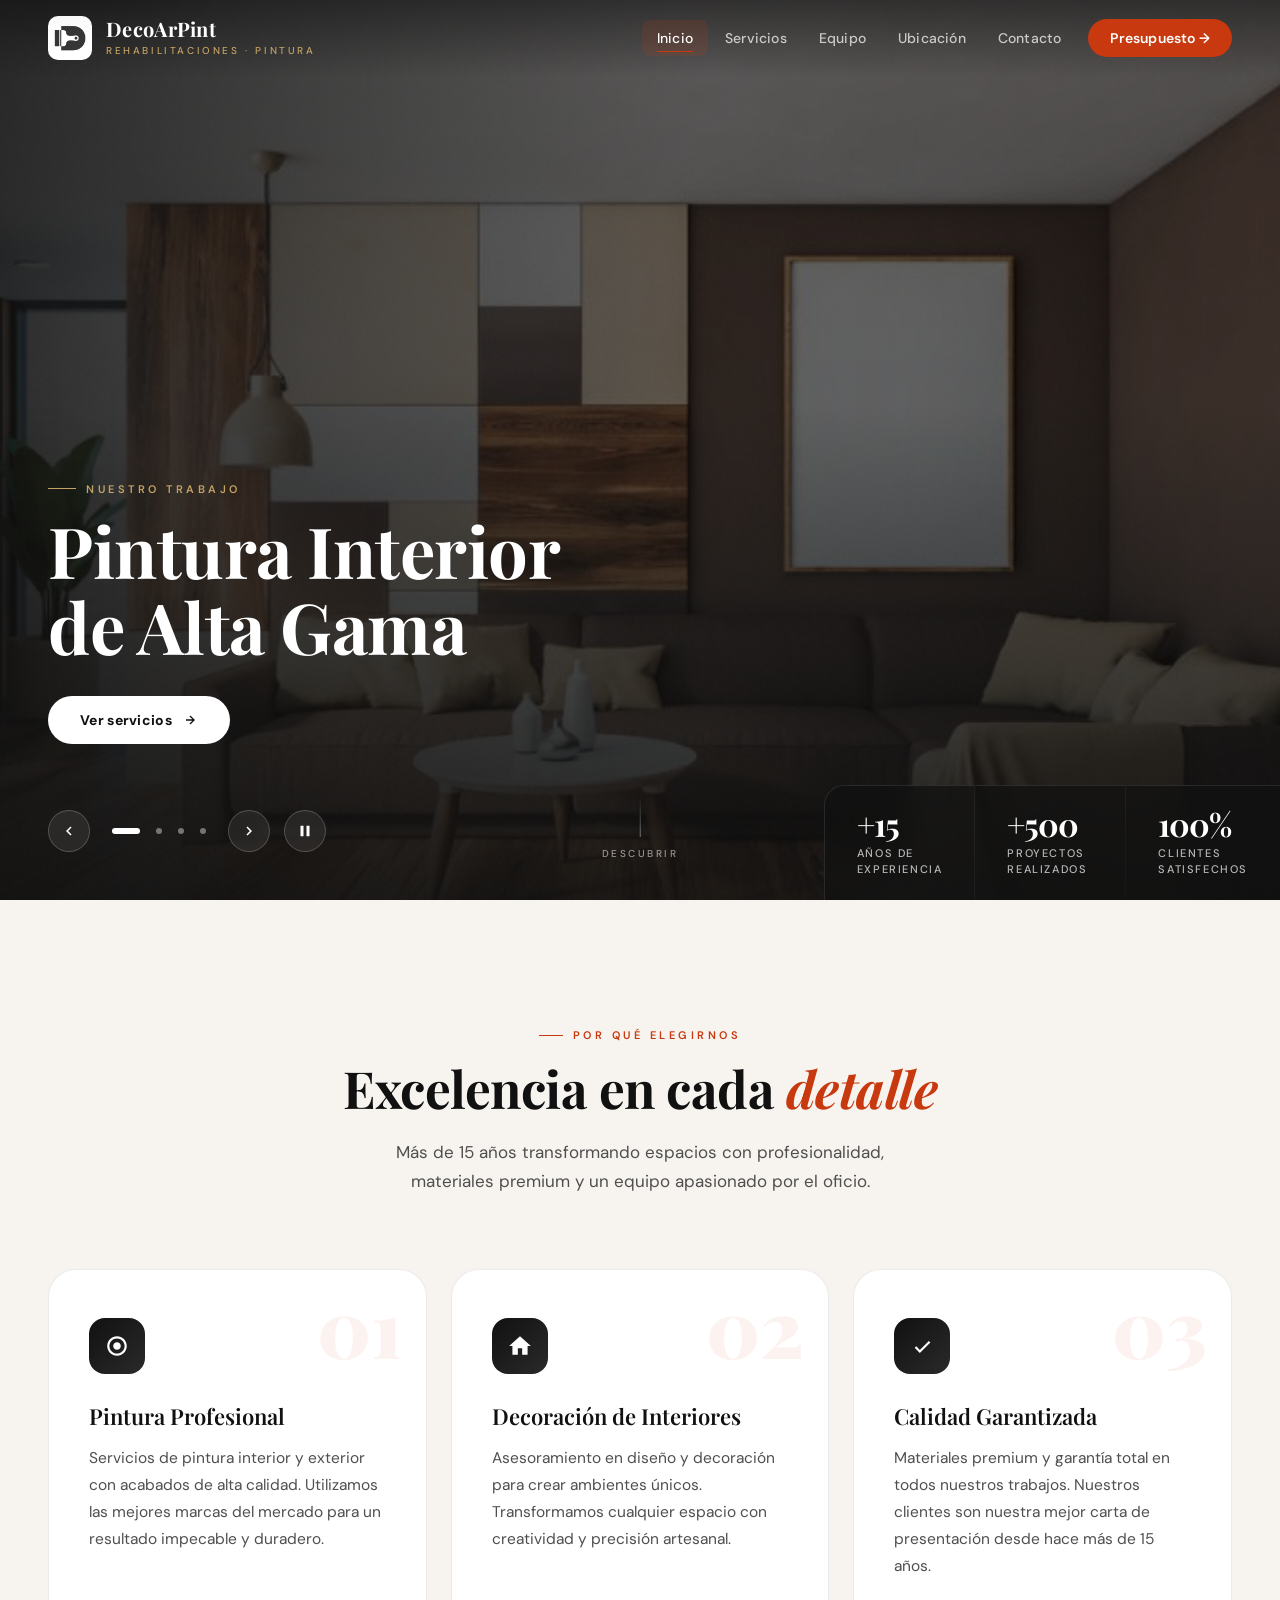
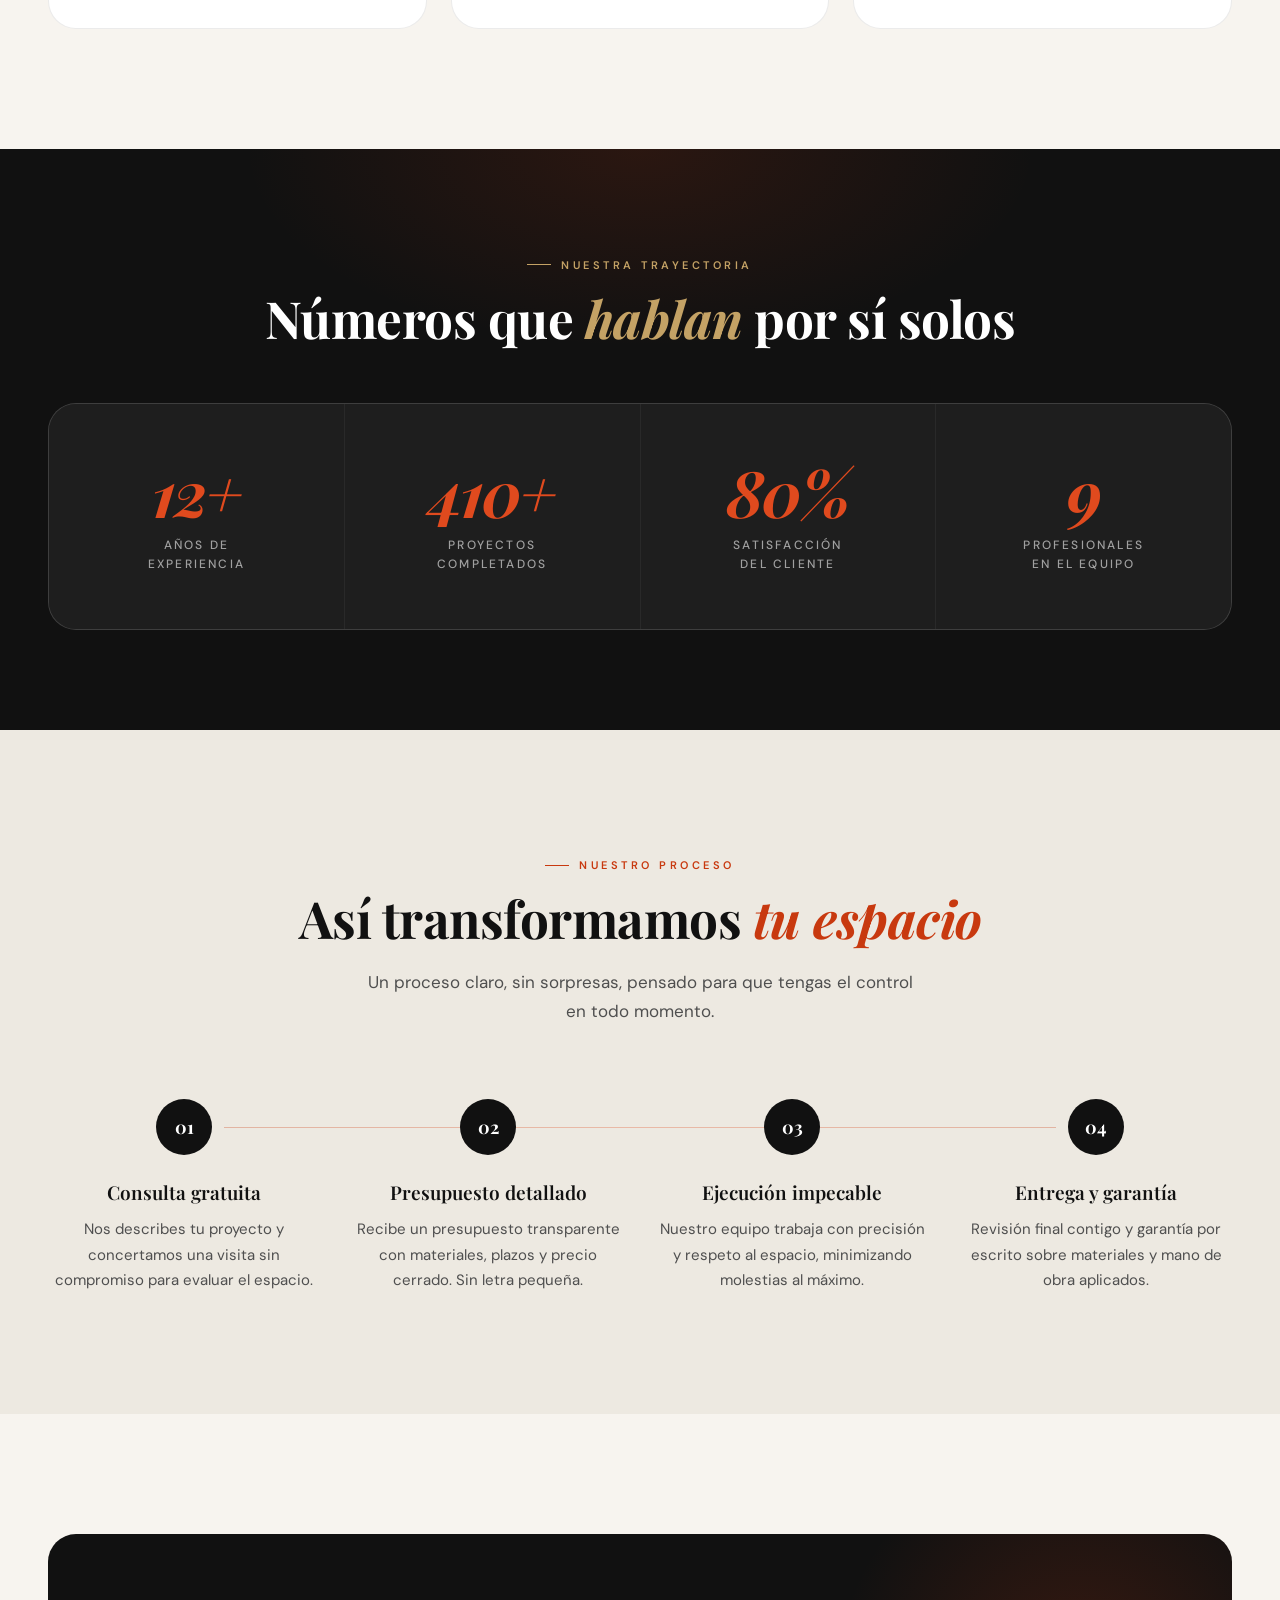
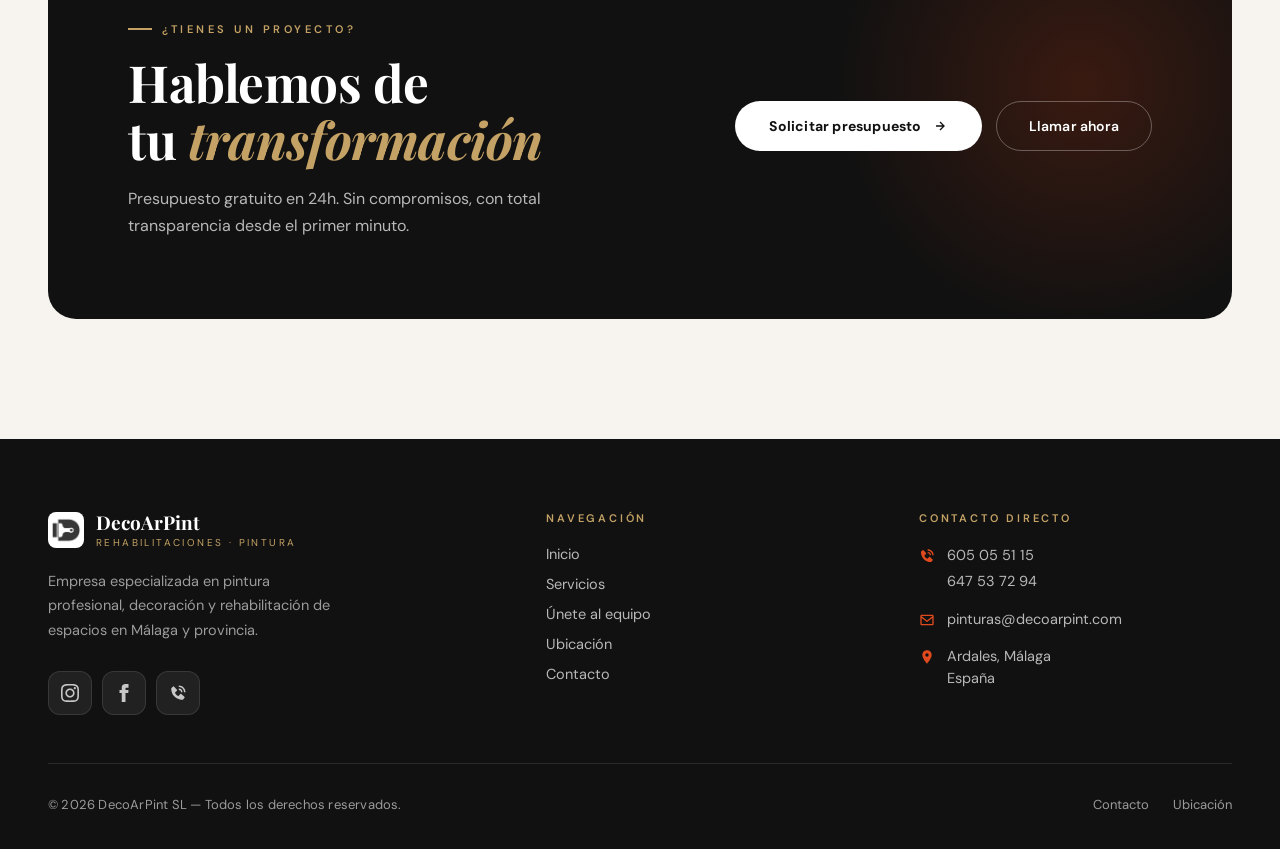
==== commit cc22928c: "Mejora visual, accesibilidad y responsive de la web - Corrige el botón "Ver en Google Maps" (texto i" ====
--- a/HTML/index.html
+++ b/HTML/index.html
@@ -4,36 +4,44 @@
   <meta charset="UTF-8" />
   <meta name="viewport" content="width=device-width, initial-scale=1.0" />
   <meta name="description" content="DecoArPint — Empresa especializada en rehabilitaciones, pintura profesional y acabados decorativos de alta gama en Málaga." />
+  <meta name="theme-color" content="#111111" />
   <title>DecoArPint — Rehabilitaciones & Pintura Premium</title>
+  <link rel="icon" type="image/png" href="../imagenes/logo.png" />
+  <link rel="preconnect" href="https://fonts.googleapis.com" />
+  <link rel="preconnect" href="https://fonts.gstatic.com" crossorigin />
+  <link rel="stylesheet" href="https://fonts.googleapis.com/css2?family=DM+Sans:wght@400;500;600;700&family=Playfair+Display:ital,wght@0,400;0,600;0,700;0,900;1,700&display=swap" />
   <link rel="stylesheet" href="../css/estilos.css" />
+  <script>document.documentElement.classList.add('js');</script>
 </head>
 <body>
 
+  <a href="#main" class="skip-link">Saltar al contenido</a>
+
   <!-- ─── MOBILE NAV ─── -->
-  <nav class="mobile-nav" aria-label="Menú móvil">
-    <a href="index.html" class="active">Inicio</a>
+  <nav class="mobile-nav" id="mobileNav" aria-label="Menú móvil">
+    <a href="index.html" class="active" aria-current="page">Inicio</a>
     <a href="tienda.html">Servicios</a>
-    <a href="recursoshumanos.html">Recursos humanos</a>
+    <a href="recursoshumanos.html">Equipo</a>
     <a href="ubicacion.html">Ubicación</a>
     <a href="contacto.html">Contacto</a>
-    <a href="contacto.html" class="nav-cta" style="margin-top:16px;font-size:18px!important;">Presupuesto gratis →</a>
+    <a href="contacto.html" class="nav-cta">Presupuesto gratis →</a>
   </nav>
 
   <!-- ─── HEADER ─── -->
   <header>
     <div class="header-inner">
-      <a href="index.html" class="logo-brand">
+      <a href="index.html" class="logo-brand" aria-label="DecoArPint — Inicio">
         <div class="logo-wrap">
-          <img src="../imagenes/logo.png" alt="DecoArPint Logo" />
+          <img src="../imagenes/logo.png" alt="" width="509" height="472" />
         </div>
         <div class="brand-text">
-          <h1>DecoArPint</h1>
-          <span>Rehabilitaciones · Pintura</span>
+          <span class="brand-name">DecoArPint</span>
+          <span class="brand-tagline">Rehabilitaciones · Pintura</span>
         </div>
       </a>
 
-      <nav aria-label="Navegación principal">
-        <a href="index.html" class="active">Inicio</a>
+      <nav class="main-nav" aria-label="Navegación principal">
+        <a href="index.html" class="active" aria-current="page">Inicio</a>
         <a href="tienda.html">Servicios</a>
         <a href="recursoshumanos.html">Equipo</a>
         <a href="ubicacion.html">Ubicación</a>
@@ -41,68 +49,70 @@
         <a href="contacto.html" class="nav-cta">Presupuesto →</a>
       </nav>
 
-      <button class="menu-toggle" aria-label="Abrir menú" aria-expanded="false">
+      <button class="menu-toggle" type="button" aria-label="Abrir menú" aria-expanded="false" aria-controls="mobileNav">
         <span></span><span></span><span></span>
       </button>
     </div>
   </header>
 
-  <main>
+  <main id="main" tabindex="-1">
+
+    <h1 class="sr-only">DecoArPint — Rehabilitaciones, pintura profesional y acabados decorativos en Málaga</h1>
 
     <!-- ════════════════════════════════════════
          HERO CAROUSEL
     ════════════════════════════════════════ -->
-    <section class="hero-section" aria-label="Trabajos destacados">
+    <section class="hero-section" aria-roledescription="carrusel" aria-label="Trabajos destacados">
       <div class="carousel-track">
 
-        <div class="carousel-slide active">
-          <img src="../imagenes/interior.png" alt="Pintura Interior Premium" loading="eager" />
+        <div class="carousel-slide active" role="group" aria-roledescription="diapositiva" aria-label="1 de 4">
+          <img src="../imagenes/interior.png" alt="Pintura Interior Premium" width="753" height="441" fetchpriority="high" decoding="async" />
           <div class="slide-overlay"></div>
           <div class="slide-content">
             <p class="slide-label">Nuestro trabajo</p>
             <h2 class="slide-title">Pintura Interior de Alta Gama</h2>
             <a href="tienda.html" class="slide-cta">
               Ver servicios
-              <svg xmlns="http://www.w3.org/2000/svg" viewBox="0 0 24 24"><path d="m11.293 17.293 1.414 1.414L19.414 12l-6.707-6.707-1.414 1.414L15.586 11H6v2h9.586z"/></svg>
-            </a>
-          </div>
-        </div>
-
-        <div class="carousel-slide">
-          <img src="../imagenes/fachada.png" alt="Rehabilitación de Fachadas" loading="lazy" />
+              <svg xmlns="http://www.w3.org/2000/svg" viewBox="0 0 24 24" aria-hidden="true"><path d="m11.293 17.293 1.414 1.414L19.414 12l-6.707-6.707-1.414 1.414L15.586 11H6v2h9.586z"/></svg>
+            </a>
+          </div>
+        </div>
+
+        <div class="carousel-slide" role="group" aria-roledescription="diapositiva" aria-label="2 de 4" aria-hidden="true" inert>
+          <img src="../imagenes/fachada.png" alt="Rehabilitación de Fachadas" width="856" height="448" loading="lazy" decoding="async" />
           <div class="slide-overlay"></div>
           <div class="slide-content">
             <p class="slide-label">Exterior</p>
             <h2 class="slide-title">Fachadas que Transforman Espacios</h2>
             <a href="tienda.html" class="slide-cta">
               Ver servicios
-              <svg xmlns="http://www.w3.org/2000/svg" viewBox="0 0 24 24"><path d="m11.293 17.293 1.414 1.414L19.414 12l-6.707-6.707-1.414 1.414L15.586 11H6v2h9.586z"/></svg>
-            </a>
-          </div>
-        </div>
-
-        <div class="carousel-slide">
-          <img src="../imagenes/premium.png" alt="Acabados Decorativos Premium" loading="lazy" />
+              <svg xmlns="http://www.w3.org/2000/svg" viewBox="0 0 24 24" aria-hidden="true"><path d="m11.293 17.293 1.414 1.414L19.414 12l-6.707-6.707-1.414 1.414L15.586 11H6v2h9.586z"/></svg>
+            </a>
+          </div>
+        </div>
+
+        <div class="carousel-slide" role="group" aria-roledescription="diapositiva" aria-label="3 de 4" aria-hidden="true" inert>
+          <img src="../imagenes/premium.png" alt="Acabados Decorativos Premium" width="859" height="438" loading="lazy" decoding="async" />
           <div class="slide-overlay"></div>
           <div class="slide-content">
             <p class="slide-label">Premium</p>
             <h2 class="slide-title">Acabados de Máxima Calidad</h2>
             <a href="tienda.html" class="slide-cta">
               Ver servicios
-              <svg xmlns="http://www.w3.org/2000/svg" viewBox="0 0 24 24"><path d="m11.293 17.293 1.414 1.414L19.414 12l-6.707-6.707-1.414 1.414L15.586 11H6v2h9.586z"/></svg>
-            </a>
-          </div>
-        </div>
-
-        <div class="carousel-slide">
-          <img src="../imagenes/interior.png" alt="Arte Decorativo" loading="lazy" />
+              <svg xmlns="http://www.w3.org/2000/svg" viewBox="0 0 24 24" aria-hidden="true"><path d="m11.293 17.293 1.414 1.414L19.414 12l-6.707-6.707-1.414 1.414L15.586 11H6v2h9.586z"/></svg>
+            </a>
+          </div>
+        </div>
+
+        <div class="carousel-slide" role="group" aria-roledescription="diapositiva" aria-label="4 de 4" aria-hidden="true" inert>
+          <img src="../imagenes/interior.png" alt="Arte Decorativo" width="753" height="441" loading="lazy" decoding="async" />
           <div class="slide-overlay"></div>
           <div class="slide-content">
-            <p class="slide-label">Arte & Detalle</p>
+            <p class="slide-label">Arte &amp; Detalle</p>
             <h2 class="slide-title">Cada Rincón, una Obra de Arte</h2>
             <a href="contacto.html" class="slide-cta">
               Solicitar presupuesto
-              <svg xmlns="http://www.w3.org/2000/svg" viewBox="0 0 24 24"><path d="m11.293 17.293 1.414 1.414L19.414 12l-6.707-6.707-1.414 1.414L15.586 11H6v2h9.586z"/></svg>
+              <svg xmlns="http://www.w3.org/2000/svg" viewBox="0 0 24 24" aria-hidden="true"><path d="m11.293 17.293 1.414 1.414L19.414 12l-6.707-6.707-1.414 1.414L15.586 11H6v2h9.586z"/></svg>
             </a>
           </div>
         </div>
@@ -110,7 +120,7 @@
       </div>
 
       <!-- Stats bar bottom right -->
-      <div class="hero-stats" aria-label="Estadísticas">
+      <div class="hero-stats">
         <div class="hero-stat">
           <div class="hero-stat-value">+15</div>
           <div class="hero-stat-label">Años de<br>experiencia</div>
@@ -132,30 +142,40 @@
       </div>
 
       <!-- Carousel controls -->
-      <div class="carousel-controls" aria-label="Controles del carrusel">
-        <div class="carousel-dots">
-          <button class="dot active" data-index="0" aria-label="Imagen 1"></button>
-          <button class="dot" data-index="1" aria-label="Imagen 2"></button>
-          <button class="dot" data-index="2" aria-label="Imagen 3"></button>
-          <button class="dot" data-index="3" aria-label="Imagen 4"></button>
-        </div>
+      <div class="carousel-controls">
+        <button type="button" class="carousel-btn" id="prevBtn" aria-label="Imagen anterior">
+          <svg xmlns="http://www.w3.org/2000/svg" viewBox="0 0 24 24" aria-hidden="true"><path d="M15.41 7.41 14 6l-6 6 6 6 1.41-1.41L10.83 12z"/></svg>
+        </button>
+        <div class="carousel-dots" role="group" aria-label="Seleccionar imagen">
+          <button type="button" class="dot active" data-index="0" aria-label="Imagen 1" aria-current="true"></button>
+          <button type="button" class="dot" data-index="1" aria-label="Imagen 2"></button>
+          <button type="button" class="dot" data-index="2" aria-label="Imagen 3"></button>
+          <button type="button" class="dot" data-index="3" aria-label="Imagen 4"></button>
+        </div>
+        <button type="button" class="carousel-btn" id="nextBtn" aria-label="Imagen siguiente">
+          <svg xmlns="http://www.w3.org/2000/svg" viewBox="0 0 24 24" aria-hidden="true"><path d="M10 6 8.59 7.41 13.17 12l-4.58 4.59L10 18l6-6z"/></svg>
+        </button>
+        <button type="button" class="carousel-btn carousel-pause" id="pauseBtn" aria-label="Pausar carrusel">
+          <svg class="icon-pause" xmlns="http://www.w3.org/2000/svg" viewBox="0 0 24 24" aria-hidden="true"><path d="M6 19h4V5H6v14zm8-14v14h4V5h-4z"/></svg>
+          <svg class="icon-play" xmlns="http://www.w3.org/2000/svg" viewBox="0 0 24 24" aria-hidden="true"><path d="M8 5v14l11-7z"/></svg>
+        </button>
       </div>
     </section>
 
     <!-- ════════════════════════════════════════
          FEATURES — Por qué elegirnos
     ════════════════════════════════════════ -->
-    <section class="features-section">
+    <section class="features-section" aria-labelledby="features-title">
       <div class="section-header">
         <span class="section-eyebrow" data-reveal>Por qué elegirnos</span>
-        <h2 class="section-title" data-reveal data-delay="1">Excelencia en cada <em>detalle</em></h2>
+        <h2 class="section-title" id="features-title" data-reveal data-delay="1">Excelencia en cada <em>detalle</em></h2>
         <p class="section-desc" data-reveal data-delay="2">Más de 15 años transformando espacios con profesionalidad, materiales premium y un equipo apasionado por el oficio.</p>
       </div>
 
       <div class="features-grid">
 
         <div class="feature-card" data-reveal data-delay="1">
-          <span class="feature-number">01</span>
+          <span class="feature-number" aria-hidden="true">01</span>
           <div class="feature-icon-wrap" aria-hidden="true">
             <svg xmlns="http://www.w3.org/2000/svg" viewBox="0 0 24 24"><path d="M12 3c-4.963 0-9 4.038-9 9s4.037 9 9 9 9-4.038 9-9c0-4.963-4.037-9-9-9zm0 16c-3.859 0-7-3.14-7-7 0-3.861 3.141-7 7-7 3.86 0 7 3.139 7 7 0 3.86-3.14 7-7 7zm-3.5-7c0-1.932 1.568-3.5 3.5-3.5s3.5 1.568 3.5 3.5-1.568 3.5-3.5 3.5S8.5 13.932 8.5 12z"/></svg>
           </div>
@@ -164,7 +184,7 @@
         </div>
 
         <div class="feature-card" data-reveal data-delay="2">
-          <span class="feature-number">02</span>
+          <span class="feature-number" aria-hidden="true">02</span>
           <div class="feature-icon-wrap" aria-hidden="true">
             <svg xmlns="http://www.w3.org/2000/svg" viewBox="0 0 24 24"><path d="M10 20v-6h4v6h5v-8h3L12 3 2 12h3v8z"/></svg>
           </div>
@@ -173,7 +193,7 @@
         </div>
 
         <div class="feature-card" data-reveal data-delay="3">
-          <span class="feature-number">03</span>
+          <span class="feature-number" aria-hidden="true">03</span>
           <div class="feature-icon-wrap" aria-hidden="true">
             <svg xmlns="http://www.w3.org/2000/svg" viewBox="0 0 24 24"><path d="m10 15.586-3.293-3.293-1.414 1.414L10 18.414l9.707-9.707-1.414-1.414z"/></svg>
           </div>
@@ -187,30 +207,27 @@
     <!-- ════════════════════════════════════════
          STATS
     ════════════════════════════════════════ -->
-    <section class="stats-section">
+    <section class="stats-section" aria-labelledby="stats-title">
       <div class="stats-inner">
-        <div class="section-header" style="margin-bottom:56px;">
-          <span class="section-eyebrow" style="color:var(--gold);" data-reveal>
-            <span style="background:var(--gold);display:block;width:24px;height:1.5px;flex-shrink:0;"></span>
-            Nuestra trayectoria
-          </span>
-          <h2 class="section-title section-title--light" data-reveal data-delay="1">Números que <em>hablan</em> por sí solos</h2>
+        <div class="section-header section-header--tight">
+          <span class="section-eyebrow section-eyebrow--gold" data-reveal>Nuestra trayectoria</span>
+          <h2 class="section-title section-title--light" id="stats-title" data-reveal data-delay="1">Números que <em>hablan</em> por sí solos</h2>
         </div>
         <div class="stats-grid">
           <div class="stat-item" data-reveal>
-            <div class="stat-value"><span data-counter data-target="15" data-suffix="+">0+</span></div>
+            <div class="stat-value"><span data-counter data-target="15" data-suffix="+">15+</span></div>
             <div class="stat-label">Años de<br>experiencia</div>
           </div>
           <div class="stat-item" data-reveal data-delay="1">
-            <div class="stat-value"><span data-counter data-target="500" data-suffix="+">0+</span></div>
+            <div class="stat-value"><span data-counter data-target="500" data-suffix="+">500+</span></div>
             <div class="stat-label">Proyectos<br>completados</div>
           </div>
           <div class="stat-item" data-reveal data-delay="2">
-            <div class="stat-value"><span data-counter data-target="98" data-suffix="%">0%</span></div>
+            <div class="stat-value"><span data-counter data-target="98" data-suffix="%">98%</span></div>
             <div class="stat-label">Satisfacción<br>del cliente</div>
           </div>
           <div class="stat-item" data-reveal data-delay="3">
-            <div class="stat-value"><span data-counter data-target="12" data-suffix="">0</span></div>
+            <div class="stat-value"><span data-counter data-target="12" data-suffix="">12</span></div>
             <div class="stat-label">Profesionales<br>en el equipo</div>
           </div>
         </div>
@@ -220,57 +237,57 @@
     <!-- ════════════════════════════════════════
          PROCESS — Cómo trabajamos
     ════════════════════════════════════════ -->
-    <section class="process-section">
+    <section class="process-section" aria-labelledby="process-title">
       <div class="process-inner">
         <div class="section-header">
           <span class="section-eyebrow" data-reveal>Nuestro proceso</span>
-          <h2 class="section-title" data-reveal data-delay="1">Así transformamos <em>tu espacio</em></h2>
+          <h2 class="section-title" id="process-title" data-reveal data-delay="1">Así transformamos <em>tu espacio</em></h2>
           <p class="section-desc" data-reveal data-delay="2">Un proceso claro, sin sorpresas, pensado para que tengas el control en todo momento.</p>
         </div>
-        <div class="process-steps">
-          <div class="process-step" data-reveal data-delay="1">
-            <div class="step-number">01</div>
-            <div class="step-title">Consulta gratuita</div>
+        <ol class="process-steps" role="list">
+          <li class="process-step" data-reveal data-delay="1">
+            <div class="step-number" aria-hidden="true">01</div>
+            <h3 class="step-title">Consulta gratuita</h3>
             <p class="step-desc">Nos describes tu proyecto y concertamos una visita sin compromiso para evaluar el espacio.</p>
-          </div>
-          <div class="process-step" data-reveal data-delay="2">
-            <div class="step-number">02</div>
-            <div class="step-title">Presupuesto detallado</div>
+          </li>
+          <li class="process-step" data-reveal data-delay="2">
+            <div class="step-number" aria-hidden="true">02</div>
+            <h3 class="step-title">Presupuesto detallado</h3>
             <p class="step-desc">Recibe un presupuesto transparente con materiales, plazos y precio cerrado. Sin letra pequeña.</p>
-          </div>
-          <div class="process-step" data-reveal data-delay="3">
-            <div class="step-number">03</div>
-            <div class="step-title">Ejecución impecable</div>
+          </li>
+          <li class="process-step" data-reveal data-delay="3">
+            <div class="step-number" aria-hidden="true">03</div>
+            <h3 class="step-title">Ejecución impecable</h3>
             <p class="step-desc">Nuestro equipo trabaja con precisión y respeto al espacio, minimizando molestias al máximo.</p>
-          </div>
-          <div class="process-step" data-reveal data-delay="4">
-            <div class="step-number">04</div>
-            <div class="step-title">Entrega y garantía</div>
+          </li>
+          <li class="process-step" data-reveal data-delay="4">
+            <div class="step-number" aria-hidden="true">04</div>
+            <h3 class="step-title">Entrega y garantía</h3>
             <p class="step-desc">Revisión final contigo y garantía por escrito sobre materiales y mano de obra aplicados.</p>
-          </div>
-        </div>
+          </li>
+        </ol>
       </div>
     </section>
 
     <!-- ════════════════════════════════════════
          CTA BANNER
     ════════════════════════════════════════ -->
-    <div class="cta-banner" data-reveal="scale">
+    <section class="cta-banner" data-reveal="scale" aria-labelledby="cta-title">
       <div class="cta-content">
         <span class="section-eyebrow">¿Tienes un proyecto?</span>
-        <h2 class="section-title">Hablemos de tu <em>transformación</em></h2>
+        <h2 class="section-title" id="cta-title">Hablemos de tu <em>transformación</em></h2>
         <p>Presupuesto gratuito en 24h. Sin compromisos, con total transparencia desde el primer minuto.</p>
       </div>
       <div class="cta-actions">
         <a href="contacto.html" class="btn-primary">
           Solicitar presupuesto
-          <svg xmlns="http://www.w3.org/2000/svg" viewBox="0 0 24 24"><path d="m11.293 17.293 1.414 1.414L19.414 12l-6.707-6.707-1.414 1.414L15.586 11H6v2h9.586z"/></svg>
+          <svg xmlns="http://www.w3.org/2000/svg" viewBox="0 0 24 24" aria-hidden="true"><path d="m11.293 17.293 1.414 1.414L19.414 12l-6.707-6.707-1.414 1.414L15.586 11H6v2h9.586z"/></svg>
         </a>
         <a href="tel:+34605055115" class="btn-outline">
           Llamar ahora
         </a>
       </div>
-    </div>
+    </section>
 
   </main>
 
@@ -282,7 +299,7 @@
         <!-- Brand -->
         <div class="footer-brand-block">
           <a href="index.html" class="footer-brand">
-            <img src="../imagenes/logo.png" alt="DecoArPint" />
+            <img src="../imagenes/logo.png" alt="" width="509" height="472" loading="lazy" decoding="async" />
             <div>
               <div class="footer-brand-name">DecoArPint</div>
               <span class="footer-brand-sub">Rehabilitaciones · Pintura</span>
@@ -290,22 +307,22 @@
           </a>
           <p class="footer-tagline">Empresa especializada en pintura profesional, decoración y rehabilitación de espacios en Málaga y provincia.</p>
           <div class="footer-social">
-            <a href="https://www.instagram.com/decoarpint_sl/" target="_blank" rel="noopener" class="social-btn" title="Instagram">
-              <svg xmlns="http://www.w3.org/2000/svg" viewBox="0 0 24 24"><path d="M12 2.163c3.204 0 3.584.012 4.85.07 3.252.148 4.771 1.691 4.919 4.919.058 1.265.069 1.645.069 4.849 0 3.205-.012 3.584-.069 4.849-.149 3.225-1.664 4.771-4.919 4.919-1.266.058-1.644.07-4.85.07-3.204 0-3.584-.012-4.849-.07-3.26-.149-4.771-1.699-4.919-4.92-.058-1.265-.07-1.644-.07-4.849 0-3.204.013-3.583.07-4.849.149-3.227 1.664-4.771 4.919-4.919 1.266-.057 1.645-.069 4.849-.069zm0-2.163c-3.259 0-3.667.014-4.947.072-4.358.2-6.78 2.618-6.98 6.98-.059 1.281-.073 1.689-.073 4.948 0 3.259.014 3.668.072 4.948.2 4.358 2.618 6.78 6.98 6.98 1.281.058 1.689.072 4.948.072 3.259 0 3.668-.014 4.948-.072 4.354-.2 6.782-2.618 6.979-6.98.059-1.28.073-1.689.073-4.948 0-3.259-.014-3.667-.072-4.947-.196-4.354-2.617-6.78-6.979-6.98-1.281-.059-1.69-.073-4.949-.073zm0 5.838c-3.403 0-6.162 2.759-6.162 6.162s2.759 6.163 6.162 6.163 6.162-2.759 6.162-6.163c0-3.403-2.759-6.162-6.162-6.162zm0 10.162c-2.209 0-4-1.79-4-4 0-2.209 1.791-4 4-4s4 1.791 4 4c0 2.21-1.791 4-4 4zm6.406-11.845c-.796 0-1.441.645-1.441 1.44s.645 1.44 1.441 1.44c.795 0 1.439-.645 1.439-1.44s-.644-1.44-1.439-1.44z"/></svg>
-            </a>
-            <a href="https://www.facebook.com/decoarpint?locale=es_ES" target="_blank" rel="noopener" class="social-btn" title="Facebook">
-              <svg xmlns="http://www.w3.org/2000/svg" viewBox="0 0 24 24"><path d="M9 8h-3v4h3v12h5v-12h3.642l.358-4h-4v-1.667c0-.955.192-1.333 1.115-1.333h2.885v-5h-3.808c-3.596 0-5.192 1.583-5.192 4.615v3.385z"/></svg>
+            <a href="https://www.instagram.com/decoarpint_sl/" target="_blank" rel="noopener noreferrer" class="social-btn" aria-label="Instagram (se abre en una pestaña nueva)">
+              <svg xmlns="http://www.w3.org/2000/svg" viewBox="0 0 24 24" aria-hidden="true"><path d="M12 2.163c3.204 0 3.584.012 4.85.07 3.252.148 4.771 1.691 4.919 4.919.058 1.265.069 1.645.069 4.849 0 3.205-.012 3.584-.069 4.849-.149 3.225-1.664 4.771-4.919 4.919-1.266.058-1.644.07-4.85.07-3.204 0-3.584-.012-4.849-.07-3.26-.149-4.771-1.699-4.919-4.92-.058-1.265-.07-1.644-.07-4.849 0-3.204.013-3.583.07-4.849.149-3.227 1.664-4.771 4.919-4.919 1.266-.057 1.645-.069 4.849-.069zm0-2.163c-3.259 0-3.667.014-4.947.072-4.358.2-6.78 2.618-6.98 6.98-.059 1.281-.073 1.689-.073 4.948 0 3.259.014 3.668.072 4.948.2 4.358 2.618 6.78 6.98 6.98 1.281.058 1.689.072 4.948.072 3.259 0 3.668-.014 4.948-.072 4.354-.2 6.782-2.618 6.979-6.98.059-1.28.073-1.689.073-4.948 0-3.259-.014-3.667-.072-4.947-.196-4.354-2.617-6.78-6.979-6.98-1.281-.059-1.69-.073-4.949-.073zm0 5.838c-3.403 0-6.162 2.759-6.162 6.162s2.759 6.163 6.162 6.163 6.162-2.759 6.162-6.163c0-3.403-2.759-6.162-6.162-6.162zm0 10.162c-2.209 0-4-1.79-4-4 0-2.209 1.791-4 4-4s4 1.791 4 4c0 2.21-1.791 4-4 4zm6.406-11.845c-.796 0-1.441.645-1.441 1.44s.645 1.44 1.441 1.44c.795 0 1.439-.645 1.439-1.44s-.644-1.44-1.439-1.44z"/></svg>
+            </a>
+            <a href="https://www.facebook.com/decoarpint?locale=es_ES" target="_blank" rel="noopener noreferrer" class="social-btn" aria-label="Facebook (se abre en una pestaña nueva)">
+              <svg xmlns="http://www.w3.org/2000/svg" viewBox="0 0 24 24" aria-hidden="true"><path d="M9 8h-3v4h3v12h5v-12h3.642l.358-4h-4v-1.667c0-.955.192-1.333 1.115-1.333h2.885v-5h-3.808c-3.596 0-5.192 1.583-5.192 4.615v3.385z"/></svg>
             </a>
             <div class="phone-container">
-              <div class="social-btn" id="phoneToggle" role="button" title="Teléfonos" tabindex="0" aria-label="Ver teléfonos de contacto">
-                <svg xmlns="http://www.w3.org/2000/svg" viewBox="0 0 24 24"><path d="M20 10.999h2C22 5.869 18.127 2 12.99 2v2C17.052 4 20 6.943 20 10.999z"/><path d="M13 8c2.103 0 3 .897 3 3h2c0-3.225-1.775-5-5-5v2zm3.422 5.443a1.001 1.001 0 0 0-1.391.043l-2.393 2.461c-.576-.11-1.734-.471-2.926-1.66-1.192-1.193-1.553-2.354-1.66-2.926l2.459-2.394a1 1 0 0 0 .043-1.391L6.859 3.513a1.001 1.001 0 0 0-1.391-.087l-2.17 1.861a1 1 0 0 0-.29.649c-.015.25-.301 6.172 4.291 10.766C11.305 20.707 16.323 21 17.705 21c.202 0 .326-.006.359-.008a.992.992 0 0 0 .648-.291l1.86-2.171a1 1 0 0 0-.086-1.391l-4.064-3.696z"/></svg>
-              </div>
-              <div class="phone-dropdown" id="phoneDropdown" role="menu">
-                <a href="tel:+34605055115" class="phone-option" role="menuitem">
+              <button type="button" class="social-btn" id="phoneToggle" aria-label="Ver teléfonos de contacto" aria-expanded="false" aria-controls="phoneDropdown">
+                <svg xmlns="http://www.w3.org/2000/svg" viewBox="0 0 24 24" aria-hidden="true"><path d="M20 10.999h2C22 5.869 18.127 2 12.99 2v2C17.052 4 20 6.943 20 10.999z"/><path d="M13 8c2.103 0 3 .897 3 3h2c0-3.225-1.775-5-5-5v2zm3.422 5.443a1.001 1.001 0 0 0-1.391.043l-2.393 2.461c-.576-.11-1.734-.471-2.926-1.66-1.192-1.193-1.553-2.354-1.66-2.926l2.459-2.394a1 1 0 0 0 .043-1.391L6.859 3.513a1.001 1.001 0 0 0-1.391-.087l-2.17 1.861a1 1 0 0 0-.29.649c-.015.25-.301 6.172 4.291 10.766C11.305 20.707 16.323 21 17.705 21c.202 0 .326-.006.359-.008a.992.992 0 0 0 .648-.291l1.86-2.171a1 1 0 0 0-.086-1.391l-4.064-3.696z"/></svg>
+              </button>
+              <div class="phone-dropdown" id="phoneDropdown">
+                <a href="tel:+34605055115" class="phone-option">
                   <span class="phone-opt-label">Oficina Principal</span>
                   <span class="phone-opt-number">605 05 51 15</span>
                 </a>
-                <a href="tel:+34647537294" class="phone-option" role="menuitem">
+                <a href="tel:+34647537294" class="phone-option">
                   <span class="phone-opt-label">Presupuestos</span>
                   <span class="phone-opt-number">647 53 72 94</span>
                 </a>
@@ -315,7 +332,7 @@
         </div>
 
         <!-- Links -->
-        <div>
+        <nav aria-label="Navegación del pie de página">
           <p class="footer-col-title">Navegación</p>
           <div class="footer-col-links">
             <a href="index.html">Inicio</a>
@@ -324,32 +341,32 @@
             <a href="ubicacion.html">Ubicación</a>
             <a href="contacto.html">Contacto</a>
           </div>
-        </div>
+        </nav>
 
         <!-- Contact -->
         <div>
           <p class="footer-col-title">Contacto directo</p>
           <div class="footer-contact-item">
-            <svg xmlns="http://www.w3.org/2000/svg" viewBox="0 0 24 24"><path d="M20 10.999h2C22 5.869 18.127 2 12.99 2v2C17.052 4 20 6.943 20 10.999z"/><path d="M13 8c2.103 0 3 .897 3 3h2c0-3.225-1.775-5-5-5v2zm3.422 5.443a1.001 1.001 0 0 0-1.391.043l-2.393 2.461c-.576-.11-1.734-.471-2.926-1.66-1.192-1.193-1.553-2.354-1.66-2.926l2.459-2.394a1 1 0 0 0 .043-1.391L6.859 3.513a1.001 1.001 0 0 0-1.391-.087l-2.17 1.861a1 1 0 0 0-.29.649c-.015.25-.301 6.172 4.291 10.766C11.305 20.707 16.323 21 17.705 21c.202 0 .326-.006.359-.008a.992.992 0 0 0 .648-.291l1.86-2.171a1 1 0 0 0-.086-1.391l-4.064-3.696z"/></svg>
+            <svg xmlns="http://www.w3.org/2000/svg" viewBox="0 0 24 24" aria-hidden="true"><path d="M20 10.999h2C22 5.869 18.127 2 12.99 2v2C17.052 4 20 6.943 20 10.999z"/><path d="M13 8c2.103 0 3 .897 3 3h2c0-3.225-1.775-5-5-5v2zm3.422 5.443a1.001 1.001 0 0 0-1.391.043l-2.393 2.461c-.576-.11-1.734-.471-2.926-1.66-1.192-1.193-1.553-2.354-1.66-2.926l2.459-2.394a1 1 0 0 0 .043-1.391L6.859 3.513a1.001 1.001 0 0 0-1.391-.087l-2.17 1.861a1 1 0 0 0-.29.649c-.015.25-.301 6.172 4.291 10.766C11.305 20.707 16.323 21 17.705 21c.202 0 .326-.006.359-.008a.992.992 0 0 0 .648-.291l1.86-2.171a1 1 0 0 0-.086-1.391l-4.064-3.696z"/></svg>
             <div>
               <a href="tel:+34605055115">605 05 51 15</a>
               <a href="tel:+34647537294">647 53 72 94</a>
             </div>
           </div>
           <div class="footer-contact-item">
-            <svg xmlns="http://www.w3.org/2000/svg" viewBox="0 0 24 24"><path d="M20 4H4c-1.103 0-2 .897-2 2v12c0 1.103.897 2 2 2h16c1.103 0 2-.897 2-2V6c0-1.103-.897-2-2-2zm0 2v.511l-8 6.223-8-6.222V6h16zM4 18V9.044l7.386 5.745a.994.994 0 0 0 1.228 0L20 9.044 20.002 18H4z"/></svg>
+            <svg xmlns="http://www.w3.org/2000/svg" viewBox="0 0 24 24" aria-hidden="true"><path d="M20 4H4c-1.103 0-2 .897-2 2v12c0 1.103.897 2 2 2h16c1.103 0 2-.897 2-2V6c0-1.103-.897-2-2-2zm0 2v.511l-8 6.223-8-6.222V6h16zM4 18V9.044l7.386 5.745a.994.994 0 0 0 1.228 0L20 9.044 20.002 18H4z"/></svg>
             <a href="mailto:pinturas@decoarpint.com">pinturas@decoarpint.com</a>
           </div>
           <div class="footer-contact-item">
-            <svg xmlns="http://www.w3.org/2000/svg" viewBox="0 0 24 24"><path d="M12 2C8.13 2 5 5.13 5 9c0 5.25 7 13 7 13s7-7.75 7-13c0-3.87-3.13-7-7-7zm0 9.5c-1.38 0-2.5-1.12-2.5-2.5s1.12-2.5 2.5-2.5 2.5 1.12 2.5 2.5-1.12 2.5-2.5 2.5z"/></svg>
-            <span>Ardales, Málaga<br>España</span>
+            <svg xmlns="http://www.w3.org/2000/svg" viewBox="0 0 24 24" aria-hidden="true"><path d="M12 2C8.13 2 5 5.13 5 9c0 5.25 7 13 7 13s7-7.75 7-13c0-3.87-3.13-7-7-7zm0 9.5c-1.38 0-2.5-1.12-2.5-2.5s1.12-2.5 2.5-2.5 2.5 1.12 2.5 2.5-1.12 2.5-2.5 2.5z"/></svg>
+            <a href="ubicacion.html">Ardales, Málaga<br>España</a>
           </div>
         </div>
 
       </div>
 
       <div class="footer-bottom">
-        <p class="footer-copy">&copy; 2025 DecoArPint SL — Todos los derechos reservados.</p>
+        <p class="footer-copy">&copy; <span data-year>2026</span> DecoArPint SL — Todos los derechos reservados.</p>
         <div class="footer-bottom-links">
           <a href="contacto.html">Contacto</a>
           <a href="ubicacion.html">Ubicación</a>
--- a/css/estilos.css
+++ b/css/estilos.css
@@ -1,9 +1,7 @@
 /* ============================================
-   DECOARPINT — PREMIUM DESIGN SYSTEM 2026
-   Inspired by: Apple, Stripe, Linear, Framer
+   DECOARPINT — DESIGN SYSTEM
+   Fuentes: Playfair Display + DM Sans (cargadas desde el <head> de cada página)
    ============================================ */
-
-@import url('https://fonts.googleapis.com/css2?family=Playfair+Display:ital,wght@0,400;0,600;0,700;0,900;1,400;1,700&family=DM+Sans:wght@300;400;500;600;700&display=swap');
 
 /* ============================================
    DESIGN TOKENS
@@ -28,20 +26,22 @@
   --gold-light:   #dbbf8a;
 
   /* Text */
-  --text-primary:  #111111;
-  --text-secondary:#555555;
-  --text-muted:    #999999;
-  --text-ghost:    rgba(255,255,255,0.45);
+  --text-primary:   #111111;
+  --text-secondary: #4f4f4f;
+  --text-muted:     #6b6b6b;
+  --text-ghost:     rgba(255,255,255,0.72);
+  --text-on-dark:   rgba(255,255,255,0.7);
+  --text-on-dark-soft: rgba(255,255,255,0.58);
 
   /* Borders */
-  --border-light:  rgba(0,0,0,0.07);
-  --border-dark:   rgba(255,255,255,0.08);
+  --border-light:  rgba(0,0,0,0.08);
+  --border-dark:   rgba(255,255,255,0.1);
 
   /* Shadows */
   --shadow-xs:   0 1px 4px rgba(0,0,0,0.08);
-  --shadow-sm:   0 4px 16px rgba(0,0,0,0.1);
-  --shadow-md:   0 12px 40px rgba(0,0,0,0.18);
-  --shadow-lg:   0 30px 80px rgba(0,0,0,0.3);
+  --shadow-sm:   0 4px 16px rgba(0,0,0,0.08);
+  --shadow-md:   0 12px 40px rgba(0,0,0,0.16);
+  --shadow-lg:   0 30px 80px rgba(0,0,0,0.22);
   --shadow-accent: 0 16px 48px rgba(200,57,15,0.35);
 
   /* Radii */
@@ -50,6 +50,11 @@
   --r-lg:   20px;
   --r-xl:   28px;
   --r-full: 999px;
+
+  /* Layout */
+  --container: 1264px;
+  --gutter:    48px;
+  --edge: max(var(--gutter), calc((100% - var(--container)) / 2));
 
   /* Transitions */
   --ease:      cubic-bezier(0.25, 0.46, 0.45, 0.94);
@@ -73,6 +78,7 @@
 html {
   scroll-behavior: smooth;
   font-size: 16px;
+  scroll-padding-top: 88px;
 }
 
 body {
@@ -87,11 +93,54 @@
   -moz-osx-font-smoothing: grayscale;
 }
 
-img { display: block; max-width: 100%; }
-a { text-decoration: none; }
+img { display: block; max-width: 100%; height: auto; }
+a { text-decoration: none; color: inherit; }
 button { font-family: inherit; }
 
-/* Custom cursor removed — using default browser cursor */
+/* Focus — visible only for keyboard users */
+:focus-visible {
+  outline: 2px solid var(--accent);
+  outline-offset: 3px;
+  border-radius: 4px;
+}
+
+header :focus-visible,
+footer :focus-visible,
+.mobile-nav :focus-visible,
+.hero-section :focus-visible,
+.stats-section :focus-visible,
+.cta-banner :focus-visible,
+.contact-aside :focus-visible {
+  outline-color: var(--gold-light);
+}
+
+/* Accessibility utilities */
+.sr-only {
+  position: absolute;
+  width: 1px; height: 1px;
+  padding: 0; margin: -1px;
+  overflow: hidden;
+  clip: rect(0, 0, 0, 0);
+  white-space: nowrap;
+  border: 0;
+}
+
+.skip-link {
+  position: fixed;
+  top: 12px; left: 12px;
+  z-index: 10000;
+  background: var(--white);
+  color: var(--carbon);
+  padding: 12px 20px;
+  border-radius: var(--r-full);
+  font-size: 14px;
+  font-weight: 700;
+  box-shadow: var(--shadow-md);
+  transform: translateY(-160%);
+  transition: transform var(--t-fast) var(--ease);
+}
+
+.skip-link:focus { transform: translateY(0); }
 
 /* ============================================
    SCROLL PROGRESS BAR
@@ -103,8 +152,8 @@
   background: var(--accent);
   z-index: 9990;
   width: 0%;
-  transition: width 0.1s linear;
   box-shadow: 0 0 8px var(--accent);
+  pointer-events: none;
 }
 
 /* ============================================
@@ -114,11 +163,11 @@
   position: fixed;
   top: 0; left: 0; right: 0;
   z-index: 1000;
-  transition: background var(--t-mid) var(--ease), box-shadow var(--t-mid) var(--ease), padding var(--t-mid) var(--ease);
+  transition: background var(--t-mid) var(--ease), box-shadow var(--t-mid) var(--ease);
 }
 
 header.transparent {
-  background: transparent;
+  background: linear-gradient(to bottom, rgba(17,17,17,0.55), transparent);
   box-shadow: none;
 }
 
@@ -130,14 +179,14 @@
 }
 
 .header-inner {
-  max-width: 1360px;
+  max-width: calc(var(--container) + 2 * var(--gutter));
   margin: 0 auto;
-  padding: 0 48px;
+  padding: 0 var(--gutter);
   height: 76px;
   display: flex;
   align-items: center;
   justify-content: space-between;
-  gap: 40px;
+  gap: 32px;
   transition: height var(--t-mid) var(--ease);
 }
 
@@ -148,7 +197,6 @@
   display: flex;
   align-items: center;
   gap: 14px;
-  text-decoration: none;
   flex-shrink: 0;
 }
 
@@ -163,7 +211,7 @@
 }
 
 .logo-brand:hover .logo-wrap {
-  transform: rotate(-6deg) scale(1.1);
+  transform: rotate(-6deg) scale(1.08);
   box-shadow: 0 0 24px var(--accent-glow);
 }
 
@@ -172,7 +220,8 @@
   object-fit: contain;
 }
 
-.brand-text h1 {
+.brand-name {
+  display: block;
   font-family: 'Playfair Display', serif;
   font-size: 20px;
   font-weight: 700;
@@ -181,28 +230,28 @@
   line-height: 1;
 }
 
-.brand-text span {
-  font-size: 9px;
+.brand-tagline {
+  font-size: 10px;
   color: var(--gold);
-  letter-spacing: 3px;
+  letter-spacing: 2.6px;
   text-transform: uppercase;
-  font-weight: 400;
+  font-weight: 500;
   display: block;
-  margin-top: 3px;
-}
-
-/* Nav */
-nav {
+  margin-top: 5px;
+}
+
+/* Desktop nav */
+.main-nav {
   display: flex;
   align-items: center;
   gap: 2px;
 }
 
-nav a {
+.main-nav a {
   color: var(--text-ghost);
-  font-size: 13.5px;
+  font-size: 14px;
   font-weight: 500;
-  padding: 8px 15px;
+  padding: 9px 15px;
   border-radius: var(--r-sm);
   transition: color var(--t-fast) ease, background var(--t-fast) ease;
   letter-spacing: 0.2px;
@@ -210,10 +259,10 @@
   white-space: nowrap;
 }
 
-nav a::after {
+.main-nav a::after {
   content: '';
   position: absolute;
-  bottom: 3px; left: 15px; right: 15px;
+  bottom: 4px; left: 15px; right: 15px;
   height: 1.5px;
   background: var(--accent);
   transform: scaleX(0);
@@ -222,49 +271,51 @@
   border-radius: 2px;
 }
 
-nav a:hover {
+.main-nav a:hover {
   color: var(--white);
   background: rgba(255,255,255,0.06);
 }
 
-nav a:hover::after { transform: scaleX(1); }
-
-nav a.active {
+.main-nav a:hover::after,
+.main-nav a.active::after { transform: scaleX(1); }
+
+.main-nav a.active {
   color: var(--white);
-  background: rgba(200,57,15,0.12);
-}
-
-nav a.active::after { transform: scaleX(1); }
+  background: rgba(200,57,15,0.14);
+}
 
 /* CTA nav button */
-.nav-cta {
-  background: var(--accent) !important;
-  color: var(--white) !important;
-  border-radius: var(--r-full) !important;
-  padding: 9px 22px !important;
-  font-weight: 600 !important;
-  font-size: 13px !important;
-  letter-spacing: 0.3px !important;
-  margin-left: 8px;
-  transition: background var(--t-fast) ease, transform var(--t-fast) var(--ease-back), box-shadow var(--t-fast) ease !important;
-}
-
-.nav-cta::after { display: none !important; }
-
-.nav-cta:hover {
-  background: var(--accent-warm) !important;
-  transform: translateY(-1px) !important;
-  box-shadow: var(--shadow-accent) !important;
-}
+.main-nav a.nav-cta {
+  background: var(--accent);
+  color: var(--white);
+  border-radius: var(--r-full);
+  padding: 10px 22px;
+  font-weight: 600;
+  margin-left: 10px;
+  transition: background var(--t-fast) ease, transform var(--t-fast) var(--ease-back), box-shadow var(--t-fast) ease;
+}
+
+.main-nav a.nav-cta::after { display: none; }
+
+.main-nav a.nav-cta:hover {
+  background: var(--accent-warm);
+  transform: translateY(-1px);
+  box-shadow: var(--shadow-accent);
+}
+
+.main-nav a.nav-cta:active { transform: translateY(0); }
 
 /* Mobile hamburger */
 .menu-toggle {
   display: none;
   flex-direction: column;
+  justify-content: center;
+  align-items: center;
   gap: 5px;
   cursor: pointer;
-  padding: 8px;
+  width: 44px; height: 44px;
   border: none;
+  border-radius: var(--r-sm);
   background: none;
   z-index: 1001;
 }
@@ -288,29 +339,32 @@
   inset: 0;
   background: rgba(17,17,17,0.98);
   backdrop-filter: blur(24px);
+  -webkit-backdrop-filter: blur(24px);
   z-index: 999;
   display: flex;
   flex-direction: column;
   align-items: center;
   justify-content: center;
-  gap: 8px;
+  gap: 6px;
+  padding: 96px 24px 48px;
+  overflow-y: auto;
   opacity: 0;
-  pointer-events: none;
-  transition: opacity var(--t-mid) var(--ease);
+  visibility: hidden;
+  transition: opacity var(--t-mid) var(--ease), visibility 0s linear var(--t-mid);
 }
 
 .mobile-nav.open {
   opacity: 1;
-  pointer-events: all;
+  visibility: visible;
+  transition: opacity var(--t-mid) var(--ease), visibility 0s linear 0s;
 }
 
 .mobile-nav a {
   font-family: 'Playfair Display', serif;
-  font-size: clamp(28px, 5vw, 44px);
+  font-size: clamp(28px, 6vw, 42px);
   font-weight: 700;
-  color: rgba(255,255,255,0.5);
-  text-decoration: none;
-  transition: color var(--t-fast) ease;
+  color: rgba(255,255,255,0.62);
+  padding: 6px 16px;
   transform: translateY(20px);
   opacity: 0;
   transition: color var(--t-fast) ease, transform var(--t-mid) var(--ease), opacity var(--t-mid) var(--ease);
@@ -329,12 +383,26 @@
 .mobile-nav.open a:nth-child(6) { transition-delay: 0.30s; }
 
 .mobile-nav a:hover { color: var(--white); }
-.mobile-nav a.active { color: var(--accent); }
+.mobile-nav a.active { color: var(--accent-warm); }
+
+.mobile-nav a.nav-cta {
+  margin-top: 20px;
+  font-family: 'DM Sans', sans-serif;
+  font-size: 17px;
+  font-weight: 600;
+  color: var(--white);
+  background: var(--accent);
+  border-radius: var(--r-full);
+  padding: 14px 32px;
+}
+
+.mobile-nav a.nav-cta:hover { background: var(--accent-warm); }
 
 /* ============================================
    MAIN
    ============================================ */
 main { flex: 1; }
+main:focus { outline: none; }
 
 /* ============================================
    HERO SECTION
@@ -367,7 +435,6 @@
   filter: brightness(0.45) saturate(0.9);
   transform: scale(1.06);
   transition: transform 7s var(--ease-out), filter 1.4s ease;
-  will-change: transform;
 }
 
 .carousel-slide.active img {
@@ -381,7 +448,7 @@
   inset: 0;
   background:
     linear-gradient(to right, rgba(17,17,17,0.75) 0%, rgba(17,17,17,0.1) 55%, transparent 100%),
-    linear-gradient(to top, rgba(17,17,17,0.85) 0%, transparent 50%);
+    linear-gradient(to top, rgba(17,17,17,0.85) 0%, transparent 55%);
 }
 
 /* Grain texture */
@@ -395,11 +462,11 @@
   pointer-events: none;
 }
 
-/* Slide content */
+/* Slide content — aligned with the header container */
 .slide-content {
   position: absolute;
   bottom: 0; left: 0; right: 0;
-  padding: 0 80px 100px;
+  padding: 0 var(--edge) 156px;
   z-index: 3;
 }
 
@@ -407,11 +474,11 @@
   display: inline-flex;
   align-items: center;
   gap: 10px;
-  font-size: 10px;
-  letter-spacing: 4px;
+  font-size: 11px;
+  letter-spacing: 3.5px;
   text-transform: uppercase;
   color: var(--gold);
-  font-weight: 500;
+  font-weight: 600;
   margin-bottom: 16px;
   opacity: 0;
   transform: translateY(20px);
@@ -428,15 +495,16 @@
 
 .slide-title {
   font-family: 'Playfair Display', serif;
-  font-size: clamp(38px, 5.5vw, 72px);
+  font-size: clamp(36px, 5.5vw, 72px);
   font-weight: 700;
   color: var(--white);
   line-height: 1.08;
-  max-width: 660px;
+  max-width: 680px;
   opacity: 0;
   transform: translateY(32px);
   transition: opacity 0.7s var(--ease) 0.35s, transform 0.7s var(--ease) 0.35s;
   letter-spacing: -0.5px;
+  text-wrap: balance;
 }
 
 .slide-cta {
@@ -444,14 +512,13 @@
   align-items: center;
   gap: 10px;
   margin-top: 32px;
-  padding: 14px 32px;
+  padding: 15px 32px;
   background: var(--white);
   color: var(--carbon);
-  font-size: 13px;
+  font-size: 14px;
   font-weight: 700;
-  letter-spacing: 0.5px;
+  letter-spacing: 0.3px;
   border-radius: var(--r-full);
-  text-decoration: none;
   opacity: 0;
   transform: translateY(20px);
   transition:
@@ -493,18 +560,21 @@
 }
 
 .hero-stat {
-  background: rgba(17,17,17,0.7);
+  background: rgba(17,17,17,0.72);
   backdrop-filter: blur(16px);
   -webkit-backdrop-filter: blur(16px);
-  padding: 20px 32px;
+  padding: 22px 32px;
   display: flex;
   flex-direction: column;
-  gap: 4px;
-  min-width: 140px;
+  gap: 6px;
+  min-width: 150px;
   border-top: 1px solid var(--border-dark);
 }
 
-.hero-stat:first-child { border-left: 1px solid var(--border-dark); }
+.hero-stat:first-child {
+  border-left: 1px solid var(--border-dark);
+  border-top-left-radius: var(--r-lg);
+}
 
 .hero-stat-value {
   font-family: 'Playfair Display', serif;
@@ -516,22 +586,25 @@
 }
 
 .hero-stat-label {
-  font-size: 10px;
-  color: rgba(255,255,255,0.45);
-  letter-spacing: 2px;
+  font-size: 11px;
+  color: var(--text-on-dark);
+  letter-spacing: 1.6px;
   text-transform: uppercase;
   font-weight: 500;
+  line-height: 1.45;
 }
 
 /* Scroll indicator */
 .scroll-indicator {
   position: absolute;
-  bottom: 90px; left: 80px;
+  bottom: 40px; left: 50%;
+  transform: translateX(-50%);
   z-index: 4;
   display: flex;
+  flex-direction: column;
   align-items: center;
-  gap: 12px;
-  color: rgba(255,255,255,0.4);
+  gap: 10px;
+  color: rgba(255,255,255,0.55);
   font-size: 10px;
   letter-spacing: 2.5px;
   text-transform: uppercase;
@@ -560,36 +633,48 @@
   100% { top: 200%; }
 }
 
-/* Carousel controls */
+/* Carousel controls — bottom left, under the slide content */
 .carousel-controls {
   position: absolute;
-  bottom: 40px; right: 80px;
+  bottom: 48px;
+  left: var(--edge);
   display: flex;
   align-items: center;
-  gap: 16px;
+  gap: 14px;
   z-index: 10;
 }
 
 .carousel-dots {
   display: flex;
-  gap: 8px;
   align-items: center;
 }
 
 .dot {
+  height: 32px;
+  min-width: 22px;
+  padding: 0 8px;
+  background: none;
+  border: none;
+  cursor: pointer;
+  display: flex;
+  align-items: center;
+  justify-content: center;
+}
+
+.dot::before {
+  content: '';
+  display: block;
   width: 6px; height: 6px;
-  border-radius: 50%;
-  background: rgba(255,255,255,0.3);
-  cursor: pointer;
-  border: none;
-  padding: 0;
-  transition: all var(--t-mid) var(--ease);
-}
-
-.dot.active {
+  border-radius: var(--r-full);
+  background: rgba(255,255,255,0.4);
+  transition: width var(--t-mid) var(--ease), background var(--t-mid) var(--ease);
+}
+
+.dot:hover::before { background: rgba(255,255,255,0.75); }
+
+.dot.active::before {
+  width: 28px;
   background: var(--white);
-  width: 28px;
-  border-radius: 3px;
 }
 
 .carousel-nav {
@@ -601,21 +686,32 @@
   width: 42px; height: 42px;
   border-radius: 50%;
   background: rgba(255,255,255,0.08);
-  border: 1px solid rgba(255,255,255,0.15);
-  color: white;
+  border: 1px solid rgba(255,255,255,0.2);
+  color: var(--white);
   cursor: pointer;
   display: flex; align-items: center; justify-content: center;
   backdrop-filter: blur(12px);
-  transition: all var(--t-fast) var(--ease);
-  font-size: 16px;
+  -webkit-backdrop-filter: blur(12px);
+  transition: background var(--t-fast) var(--ease), border-color var(--t-fast) var(--ease), transform var(--t-fast) var(--ease), box-shadow var(--t-fast) var(--ease);
+}
+
+.carousel-btn svg {
+  width: 18px; height: 18px;
+  fill: currentColor;
 }
 
 .carousel-btn:hover {
   background: var(--accent);
   border-color: var(--accent);
-  transform: scale(1.1);
+  transform: scale(1.08);
   box-shadow: 0 0 20px var(--accent-glow);
 }
+
+.carousel-btn:active { transform: scale(0.96); }
+
+.carousel-pause .icon-play { display: none; }
+.carousel-pause.paused .icon-play { display: block; }
+.carousel-pause.paused .icon-pause { display: none; }
 
 /* ============================================
    SECTION UTILITIES
@@ -624,8 +720,8 @@
   display: inline-flex;
   align-items: center;
   gap: 10px;
-  font-size: 10px;
-  letter-spacing: 4px;
+  font-size: 11px;
+  letter-spacing: 3.5px;
   text-transform: uppercase;
   color: var(--accent);
   font-weight: 600;
@@ -637,16 +733,20 @@
   display: block;
   width: 24px;
   height: 1.5px;
-  background: var(--accent);
-}
+  background: currentColor;
+  flex-shrink: 0;
+}
+
+.section-eyebrow--gold { color: var(--gold); }
 
 .section-title {
   font-family: 'Playfair Display', serif;
-  font-size: clamp(32px, 4vw, 52px);
+  font-size: clamp(30px, 4vw, 52px);
   font-weight: 700;
   color: var(--text-primary);
   line-height: 1.12;
   letter-spacing: -0.5px;
+  text-wrap: balance;
 }
 
 .section-title em {
@@ -661,12 +761,14 @@
   text-align: center;
   margin-bottom: 72px;
 }
+
+.section-header--tight { margin-bottom: 56px; }
 
 .section-desc {
   font-size: 17px;
   color: var(--text-secondary);
   line-height: 1.75;
-  max-width: 540px;
+  max-width: 560px;
   margin: 20px auto 0;
 }
 
@@ -674,9 +776,10 @@
    FEATURES SECTION
    ============================================ */
 .features-section {
-  padding: 120px 48px;
-  max-width: 1360px;
+  padding: 120px var(--gutter);
+  max-width: calc(var(--container) + 2 * var(--gutter));
   margin: 0 auto;
+  width: 100%;
 }
 
 .features-grid {
@@ -693,7 +796,6 @@
   overflow: hidden;
   border: 1px solid var(--border-light);
   transition: transform var(--t-mid) var(--ease), box-shadow var(--t-mid) var(--ease);
-  cursor: default;
 }
 
 .feature-card::after {
@@ -708,7 +810,7 @@
 }
 
 .feature-card:hover {
-  transform: translateY(-10px);
+  transform: translateY(-8px);
   box-shadow: var(--shadow-lg);
 }
 
@@ -718,7 +820,7 @@
   font-family: 'Playfair Display', serif;
   font-size: 80px;
   font-weight: 900;
-  color: rgba(200,57,15,0.04);
+  color: rgba(200,57,15,0.06);
   line-height: 1;
   position: absolute;
   top: 16px; right: 24px;
@@ -726,7 +828,6 @@
   user-select: none;
 }
 
-/* Custom SVG icons */
 .feature-icon-wrap {
   width: 56px; height: 56px;
   background: linear-gradient(135deg, var(--carbon) 0%, var(--carbon-light) 100%);
@@ -740,19 +841,16 @@
 .feature-icon-wrap svg {
   width: 26px; height: 26px;
   fill: var(--white);
-  transition: transform var(--t-mid) var(--ease-back);
 }
 
 .feature-card:hover .feature-icon-wrap {
   background: linear-gradient(135deg, var(--accent), var(--accent-warm));
-  transform: rotate(-8deg) scale(1.12);
-}
-
-.feature-card:hover .feature-icon-wrap svg { transform: scale(1.1); }
+  transform: rotate(-8deg) scale(1.1);
+}
 
 .feature-card h3 {
   font-family: 'Playfair Display', serif;
-  font-size: 21px;
+  font-size: 22px;
   font-weight: 600;
   color: var(--text-primary);
   margin-bottom: 14px;
@@ -762,7 +860,7 @@
 .feature-card p {
   color: var(--text-secondary);
   line-height: 1.75;
-  font-size: 15px;
+  font-size: 15.5px;
 }
 
 /* ============================================
@@ -770,7 +868,7 @@
    ============================================ */
 .stats-section {
   background: var(--carbon);
-  padding: 100px 48px;
+  padding: 100px var(--gutter);
   position: relative;
   overflow: hidden;
 }
@@ -781,13 +879,15 @@
   top: -200px; left: 50%;
   transform: translateX(-50%);
   width: 800px; height: 400px;
-  background: radial-gradient(ellipse, rgba(200,57,15,0.12) 0%, transparent 70%);
+  max-width: 100%;
+  background: radial-gradient(ellipse, rgba(200,57,15,0.14) 0%, transparent 70%);
   pointer-events: none;
 }
 
 .stats-inner {
-  max-width: 1360px;
+  max-width: var(--container);
   margin: 0 auto;
+  position: relative;
 }
 
 .stats-grid {
@@ -802,7 +902,7 @@
 
 .stat-item {
   background: var(--carbon-mid);
-  padding: 56px 40px;
+  padding: 56px 32px;
   text-align: center;
   transition: background var(--t-mid) var(--ease);
 }
@@ -816,34 +916,35 @@
   color: var(--white);
   line-height: 1;
   letter-spacing: -2px;
-  margin-bottom: 10px;
+  margin-bottom: 12px;
+  font-variant-numeric: tabular-nums;
 }
 
 .stat-value span {
-  color: var(--accent);
+  color: var(--accent-warm);
   font-style: italic;
 }
 
 .stat-label {
   font-size: 12px;
-  color: rgba(255,255,255,0.4);
-  letter-spacing: 2.5px;
+  color: var(--text-on-dark-soft);
+  letter-spacing: 2.2px;
   text-transform: uppercase;
   font-weight: 500;
-  line-height: 1.5;
+  line-height: 1.55;
 }
 
 /* ============================================
    PROCESS SECTION
    ============================================ */
 .process-section {
-  padding: 120px 48px;
+  padding: 120px var(--gutter);
   background: var(--ivory-dark);
   overflow: hidden;
 }
 
 .process-inner {
-  max-width: 1360px;
+  max-width: var(--container);
   margin: 0 auto;
 }
 
@@ -851,14 +952,14 @@
   display: grid;
   grid-template-columns: repeat(4, 1fr);
   gap: 32px;
-  margin-top: 72px;
   position: relative;
+  list-style: none;
 }
 
 .process-steps::before {
   content: '';
   position: absolute;
-  top: 48px; left: calc(12.5% + 28px); right: calc(12.5% + 28px);
+  top: 28px; left: calc(12.5% + 28px); right: calc(12.5% + 28px);
   height: 1px;
   background: linear-gradient(90deg, var(--accent), var(--accent-warm), var(--accent));
   opacity: 0.3;
@@ -881,35 +982,36 @@
   color: var(--white);
   position: relative;
   transition: transform var(--t-mid) var(--ease-back), background var(--t-mid) var(--ease), box-shadow var(--t-mid) var(--ease);
-  border: 2px solid transparent;
-  background-clip: padding-box;
 }
 
 .process-step:hover .step-number {
   background: var(--accent);
-  transform: scale(1.15);
+  transform: scale(1.12);
   box-shadow: 0 0 0 8px var(--accent-glow);
 }
 
 .step-title {
   font-family: 'Playfair Display', serif;
-  font-size: 18px;
+  font-size: 19px;
   font-weight: 600;
   color: var(--text-primary);
   margin-bottom: 12px;
 }
 
 .step-desc {
-  font-size: 14px;
+  font-size: 15px;
   color: var(--text-secondary);
   line-height: 1.7;
+  max-width: 280px;
+  margin: 0 auto;
 }
 
 /* ============================================
    CTA BANNER
    ============================================ */
 .cta-banner {
-  margin: 0 48px 120px;
+  width: min(var(--container), calc(100% - 2 * var(--gutter)));
+  margin: 0 auto 120px;
   background: var(--carbon);
   border-radius: var(--r-xl);
   padding: 80px;
@@ -921,26 +1023,29 @@
   position: relative;
 }
 
+.process-section + .cta-banner { margin-top: 120px; }
+
+.cta-banner--compact { margin-bottom: 96px; }
+
 .cta-banner::before {
   content: '';
   position: absolute;
   top: -100px; right: -100px;
   width: 500px; height: 500px;
-  background: radial-gradient(circle, rgba(200,57,15,0.2) 0%, transparent 70%);
+  background: radial-gradient(circle, rgba(200,57,15,0.22) 0%, transparent 70%);
   pointer-events: none;
 }
 
 .cta-content { position: relative; }
 
 .cta-content .section-eyebrow { color: var(--gold); }
-.cta-content .section-eyebrow::before { background: var(--gold); }
 
 .cta-content .section-title { color: var(--white); }
 .cta-content .section-title em { color: var(--gold); }
 
 .cta-content p {
   font-size: 16px;
-  color: rgba(255,255,255,0.5);
+  color: var(--text-on-dark);
   line-height: 1.7;
   max-width: 480px;
   margin-top: 16px;
@@ -956,26 +1061,31 @@
 /* ============================================
    BUTTONS
    ============================================ */
-.btn-primary {
+.btn-primary,
+.btn-outline {
   display: inline-flex;
   align-items: center;
+  justify-content: center;
   gap: 10px;
+  min-height: 50px;
+  border-radius: var(--r-full);
+  font-size: 14px;
+  cursor: pointer;
+  letter-spacing: 0.2px;
+  white-space: nowrap;
+}
+
+.btn-primary {
   background: var(--white);
   color: var(--carbon);
-  padding: 16px 34px;
-  border-radius: var(--r-full);
-  font-size: 14px;
+  padding: 15px 34px;
   font-weight: 700;
   border: none;
-  cursor: pointer;
   transition:
     background var(--t-fast) ease,
     color var(--t-fast) ease,
     transform var(--t-fast) var(--ease-back),
     box-shadow var(--t-fast) ease;
-  letter-spacing: 0.2px;
-  text-decoration: none;
-  white-space: nowrap;
 }
 
 .btn-primary:hover {
@@ -985,6 +1095,9 @@
   box-shadow: var(--shadow-accent);
 }
 
+.btn-primary:active,
+.btn-outline:active { transform: translateY(0) scale(0.98); }
+
 .btn-primary svg {
   width: 16px; height: 16px;
   fill: currentColor;
@@ -994,26 +1107,24 @@
 
 .btn-primary:hover svg { transform: translateX(4px); }
 
+/* Dark variant for light backgrounds */
+.btn-primary--dark {
+  background: var(--carbon);
+  color: var(--white);
+}
+
 .btn-outline {
-  display: inline-flex;
-  align-items: center;
-  gap: 10px;
   background: transparent;
   color: var(--white);
-  padding: 15px 32px;
-  border-radius: var(--r-full);
-  font-size: 14px;
+  padding: 14px 32px;
   font-weight: 600;
-  border: 1.5px solid rgba(255,255,255,0.2);
-  cursor: pointer;
+  border: 1.5px solid rgba(255,255,255,0.3);
   transition: border-color var(--t-fast) ease, background var(--t-fast) ease, transform var(--t-fast) var(--ease-back);
-  text-decoration: none;
-  white-space: nowrap;
 }
 
 .btn-outline:hover {
-  border-color: rgba(255,255,255,0.5);
-  background: rgba(255,255,255,0.06);
+  border-color: rgba(255,255,255,0.6);
+  background: rgba(255,255,255,0.08);
   transform: translateY(-2px);
 }
 
@@ -1023,11 +1134,11 @@
 footer {
   background: var(--carbon);
   color: var(--white);
-  padding: 64px 48px 36px;
+  padding: 72px var(--gutter) 36px;
   margin-top: auto;
 }
 
-.footer-inner { max-width: 1360px; margin: 0 auto; }
+.footer-inner { max-width: var(--container); margin: 0 auto; }
 
 .footer-grid {
   display: grid;
@@ -1035,46 +1146,46 @@
   gap: 60px;
   padding-bottom: 48px;
   border-bottom: 1px solid var(--border-dark);
-  margin-bottom: 36px;
-}
-
-.footer-brand-block {}
+  margin-bottom: 32px;
+}
 
 .footer-brand {
-  display: flex;
+  display: inline-flex;
   align-items: center;
   gap: 12px;
   margin-bottom: 20px;
-  text-decoration: none;
 }
 
 .footer-brand img {
-  width: 34px; height: 34px;
+  width: 36px; height: 36px;
   object-fit: contain;
   background: var(--white);
-  border-radius: 7px;
+  border-radius: 8px;
   padding: 3px;
 }
 
 .footer-brand-name {
   font-family: 'Playfair Display', serif;
-  font-size: 18px;
+  font-size: 19px;
+  font-weight: 700;
   color: var(--white);
+  line-height: 1.2;
 }
 
 .footer-brand-sub {
-  font-size: 9px;
+  font-size: 10px;
   color: var(--gold);
-  letter-spacing: 2.5px;
+  letter-spacing: 2.4px;
   text-transform: uppercase;
   display: block;
+  margin-top: 2px;
 }
 
 .footer-tagline {
-  font-size: 14px;
-  color: rgba(255,255,255,0.4);
+  font-size: 14.5px;
+  color: var(--text-on-dark-soft);
   line-height: 1.7;
-  max-width: 280px;
+  max-width: 300px;
   margin-bottom: 28px;
 }
 
@@ -1084,37 +1195,39 @@
 }
 
 .social-btn {
-  width: 40px; height: 40px;
-  border-radius: 10px;
+  width: 44px; height: 44px;
+  border-radius: 12px;
   background: rgba(255,255,255,0.07);
-  border: 1px solid rgba(255,255,255,0.08);
+  border: 1px solid rgba(255,255,255,0.1);
   display: flex; align-items: center; justify-content: center;
   cursor: pointer;
-  transition: all var(--t-fast) var(--ease);
-  text-decoration: none;
+  transition: background var(--t-fast) var(--ease), border-color var(--t-fast) var(--ease), transform var(--t-fast) var(--ease), box-shadow var(--t-fast) var(--ease);
   position: relative;
+  padding: 0;
 }
 
 .social-btn svg {
   width: 18px; height: 18px;
-  fill: rgba(255,255,255,0.6);
+  fill: rgba(255,255,255,0.75);
   transition: fill var(--t-fast) ease;
 }
 
-.social-btn:hover {
+.social-btn:hover,
+.social-btn[aria-expanded="true"] {
   background: var(--accent);
   border-color: var(--accent);
   transform: translateY(-3px);
   box-shadow: 0 8px 20px var(--accent-glow);
 }
 
-.social-btn:hover svg { fill: var(--white); }
+.social-btn:hover svg,
+.social-btn[aria-expanded="true"] svg { fill: var(--white); }
 
 .footer-col-title {
-  font-size: 10px;
-  letter-spacing: 3px;
+  font-size: 11px;
+  letter-spacing: 2.8px;
   text-transform: uppercase;
-  color: rgba(255,255,255,0.3);
+  color: var(--gold);
   font-weight: 600;
   margin-bottom: 20px;
 }
@@ -1122,47 +1235,49 @@
 .footer-col-links {
   display: flex;
   flex-direction: column;
+  align-items: flex-start;
   gap: 12px;
 }
 
 .footer-col-links a {
-  font-size: 14px;
-  color: rgba(255,255,255,0.5);
-  transition: color var(--t-fast) ease, padding-left var(--t-fast) ease;
+  font-size: 14.5px;
+  color: var(--text-on-dark);
+  transition: color var(--t-fast) ease, transform var(--t-fast) ease;
 }
 
 .footer-col-links a:hover {
   color: var(--white);
-  padding-left: 6px;
+  transform: translateX(4px);
 }
 
 .footer-contact-item {
   display: flex;
   align-items: flex-start;
-  gap: 10px;
+  gap: 12px;
   margin-bottom: 16px;
 }
 
 .footer-contact-item svg {
   width: 16px; height: 16px;
-  fill: var(--accent);
+  fill: var(--accent-warm);
   flex-shrink: 0;
-  margin-top: 2px;
+  margin-top: 3px;
 }
 
 .footer-contact-item > div {
   display: flex;
   flex-direction: column;
-  gap: 3px;
+  gap: 4px;
 }
 
 .footer-contact-item a,
 .footer-contact-item span {
-  font-size: 13.5px;
-  color: rgba(255,255,255,0.5);
+  font-size: 14.5px;
+  color: var(--text-on-dark);
   transition: color var(--t-fast) ease;
   line-height: 1.5;
   display: block;
+  overflow-wrap: anywhere;
 }
 
 .footer-contact-item a:hover { color: var(--white); }
@@ -1176,9 +1291,9 @@
 }
 
 .footer-copy {
-  color: rgba(255,255,255,0.25);
-  font-size: 12px;
-  letter-spacing: 0.3px;
+  color: var(--text-on-dark-soft);
+  font-size: 13px;
+  letter-spacing: 0.2px;
 }
 
 .footer-bottom-links {
@@ -1187,12 +1302,12 @@
 }
 
 .footer-bottom-links a {
-  color: rgba(255,255,255,0.25);
-  font-size: 12px;
+  color: var(--text-on-dark-soft);
+  font-size: 13px;
   transition: color var(--t-fast) ease;
 }
 
-.footer-bottom-links a:hover { color: rgba(255,255,255,0.6); }
+.footer-bottom-links a:hover { color: var(--white); }
 
 /* Phone dropdown */
 .phone-container {
@@ -1202,17 +1317,17 @@
 
 .phone-dropdown {
   position: absolute;
-  bottom: calc(100% + 10px);
+  bottom: calc(100% + 12px);
   left: 50%;
   transform: translateX(-50%) translateY(8px);
   background: var(--white);
   border-radius: var(--r-lg);
   box-shadow: var(--shadow-lg);
-  padding: 10px;
+  padding: 8px;
   min-width: 230px;
   opacity: 0;
   visibility: hidden;
-  transition: all 0.28s var(--ease);
+  transition: opacity 0.28s var(--ease), transform 0.28s var(--ease), visibility 0s linear 0.28s;
   z-index: 200;
 }
 
@@ -1229,6 +1344,7 @@
   opacity: 1;
   visibility: visible;
   transform: translateX(-50%) translateY(0);
+  transition: opacity 0.28s var(--ease), transform 0.28s var(--ease), visibility 0s linear 0s;
 }
 
 .phone-option {
@@ -1237,23 +1353,24 @@
   padding: 12px 14px;
   color: var(--carbon);
   border-radius: var(--r-sm);
-  transition: all var(--t-fast) var(--ease);
-  text-decoration: none;
+  transition: background var(--t-fast) var(--ease), color var(--t-fast) var(--ease);
 }
 
 .phone-option + .phone-option { margin-top: 4px; }
 
-.phone-option:hover { background: var(--carbon); color: var(--white); }
+.phone-option:hover,
+.phone-option:focus-visible { background: var(--carbon); color: var(--white); }
 
 .phone-opt-label {
-  font-size: 10px;
+  font-size: 11px;
   color: var(--text-muted);
   letter-spacing: 0.5px;
   margin-bottom: 3px;
   font-weight: 500;
 }
 
-.phone-option:hover .phone-opt-label { color: var(--gold); }
+.phone-option:hover .phone-opt-label,
+.phone-option:focus-visible .phone-opt-label { color: var(--gold); }
 
 .phone-opt-number {
   font-size: 15px;
@@ -1265,18 +1382,30 @@
    PAGE HERO (inner pages)
    ============================================ */
 .page-hero {
-  background: var(--carbon);
-  padding: 140px 48px 80px;
+  --hero-img: none;
+  background-color: var(--carbon);
+  background-image:
+    linear-gradient(to bottom, rgba(17,17,17,0.82) 0%, rgba(17,17,17,0.9) 60%, rgba(17,17,17,0.97) 100%),
+    var(--hero-img);
+  background-size: cover;
+  background-position: center;
+  padding: 156px var(--gutter) 88px;
   text-align: center;
   position: relative;
   overflow: hidden;
 }
 
+.page-hero--servicios { --hero-img: url('../imagenes/fachada.png'); }
+.page-hero--equipo    { --hero-img: url('../imagenes/premium.png'); }
+.page-hero--ubicacion { --hero-img: url('../imagenes/fachada.png'); }
+.page-hero--contacto  { --hero-img: url('../imagenes/interior.png'); }
+
 .page-hero::before {
   content: '';
   position: absolute;
   inset: 0;
-  background: radial-gradient(ellipse at 50% 120%, rgba(200,57,15,0.18) 0%, transparent 65%);
+  background: radial-gradient(ellipse at 50% 120%, rgba(200,57,15,0.24) 0%, transparent 65%);
+  pointer-events: none;
 }
 
 .page-hero::after {
@@ -1285,12 +1414,12 @@
   bottom: 0; left: 0; right: 0;
   height: 1px;
   background: linear-gradient(90deg, transparent, var(--accent), transparent);
-  opacity: 0.4;
+  opacity: 0.5;
 }
 
 .page-hero-eyebrow {
-  font-size: 10px;
-  letter-spacing: 4px;
+  font-size: 11px;
+  letter-spacing: 3.5px;
   text-transform: uppercase;
   color: var(--gold);
   margin-bottom: 18px;
@@ -1298,7 +1427,7 @@
   display: inline-flex;
   align-items: center;
   gap: 10px;
-  font-weight: 500;
+  font-weight: 600;
 }
 
 .page-hero-eyebrow::before,
@@ -1312,52 +1441,52 @@
 
 .page-hero-title {
   font-family: 'Playfair Display', serif;
-  font-size: clamp(42px, 6vw, 76px);
+  font-size: clamp(40px, 6vw, 76px);
   font-weight: 700;
   color: var(--white);
   line-height: 1.05;
   position: relative;
   letter-spacing: -1px;
+  text-wrap: balance;
 }
 
 .page-hero-title em {
   font-style: italic;
-  color: var(--accent);
+  color: var(--accent-warm);
 }
 
 /* ============================================
    CONTACT PAGE
    ============================================ */
 .contact-section {
-  padding: 100px 48px;
-  max-width: 1200px;
+  padding: 100px var(--gutter);
+  max-width: calc(1104px + 2 * var(--gutter));
   margin: 0 auto;
   width: 100%;
 }
 
 .contact-layout {
   display: grid;
-  grid-template-columns: 1fr 1.3fr;
-  gap: 60px;
+  grid-template-columns: 1.25fr 1fr;
+  gap: 48px;
   align-items: start;
 }
-
-.contact-info-block {}
 
 .contact-info-title {
   font-family: 'Playfair Display', serif;
-  font-size: 30px;
+  font-size: clamp(26px, 3vw, 32px);
   font-weight: 700;
   color: var(--text-primary);
   margin-bottom: 12px;
-  line-height: 1.3;
+  line-height: 1.25;
 }
 
 .contact-info-desc {
-  font-size: 15px;
+  font-size: 16px;
   color: var(--text-secondary);
   line-height: 1.75;
-  margin-bottom: 40px;
+  margin-bottom: 36px;
+  max-width: 520px;
 }
 
 .contact-cards {
@@ -1365,20 +1494,22 @@
   flex-direction: column;
   gap: 14px;
 }
+
+.hr-content .contact-cards { margin-top: 36px; }
 
 .contact-item {
   background: var(--white);
   border-radius: var(--r-lg);
-  padding: 24px 28px;
+  padding: 22px 26px;
   display: flex;
   align-items: center;
   gap: 20px;
   border: 1px solid var(--border-light);
-  transition: all var(--t-mid) var(--ease);
-  text-decoration: none;
+  transition: transform var(--t-mid) var(--ease), box-shadow var(--t-mid) var(--ease);
   color: var(--text-primary);
   position: relative;
   overflow: hidden;
+  isolation: isolate;
 }
 
 .contact-item::before {
@@ -1387,13 +1518,31 @@
   inset: 0;
   background: var(--carbon);
   opacity: 0;
+  z-index: -1;
   transition: opacity var(--t-mid) var(--ease);
 }
 
-.contact-item:hover { transform: translateX(6px); box-shadow: var(--shadow-md); }
-.contact-item:hover::before { opacity: 1; }
-.contact-item:hover .contact-type { color: rgba(255,255,255,0.5); }
-.contact-item:hover .contact-value { color: var(--white); }
+.contact-item::after {
+  content: '';
+  margin-left: auto;
+  width: 10px; height: 10px;
+  border-top: 2px solid var(--accent);
+  border-right: 2px solid var(--accent);
+  transform: rotate(45deg);
+  flex-shrink: 0;
+  transition: transform var(--t-mid) var(--ease), border-color var(--t-fast) ease;
+}
+
+.contact-item:hover,
+.contact-item:focus-visible { transform: translateX(6px); box-shadow: var(--shadow-md); }
+.contact-item:hover::before,
+.contact-item:focus-visible::before { opacity: 1; }
+.contact-item:hover::after,
+.contact-item:focus-visible::after { border-color: var(--gold); transform: translateX(3px) rotate(45deg); }
+.contact-item:hover .contact-type,
+.contact-item:focus-visible .contact-type { color: rgba(255,255,255,0.7); }
+.contact-item:hover .contact-value,
+.contact-item:focus-visible .contact-value { color: var(--white); }
 
 .contact-icon {
   width: 52px; height: 52px;
@@ -1401,8 +1550,7 @@
   border-radius: 14px;
   display: flex; align-items: center; justify-content: center;
   flex-shrink: 0;
-  transition: all var(--t-mid) var(--ease);
-  position: relative;
+  transition: background var(--t-mid) var(--ease);
 }
 
 .contact-icon svg {
@@ -1411,14 +1559,16 @@
   transition: fill var(--t-fast) ease;
 }
 
-.contact-item:hover .contact-icon { background: rgba(255,255,255,0.1); }
-.contact-item:hover .contact-icon svg { fill: var(--white); }
-
-.contact-text { position: relative; }
+.contact-item:hover .contact-icon,
+.contact-item:focus-visible .contact-icon { background: rgba(255,255,255,0.1); }
+.contact-item:hover .contact-icon svg,
+.contact-item:focus-visible .contact-icon svg { fill: var(--white); }
+
+.contact-text { min-width: 0; }
 
 .contact-type {
-  font-size: 10px;
-  letter-spacing: 2px;
+  font-size: 11px;
+  letter-spacing: 1.8px;
   text-transform: uppercase;
   color: var(--text-muted);
   font-weight: 600;
@@ -1427,39 +1577,103 @@
 }
 
 .contact-value {
-  font-size: 17px;
+  font-size: 18px;
   font-weight: 700;
   color: var(--text-primary);
   letter-spacing: -0.2px;
   transition: color var(--t-fast) ease;
-}
-
-/* Contact form */
-.contact-form-block {
-  background: var(--white);
+  overflow-wrap: anywhere;
+}
+
+.contact-value--sm { font-size: 16px; }
+
+/* Contact aside (dark panel) */
+.contact-aside {
+  background: var(--carbon);
+  color: var(--white);
   border-radius: var(--r-xl);
-  padding: 48px;
-  border: 1px solid var(--border-light);
-  box-shadow: var(--shadow-sm);
-}
-
-.contact-form-title {
+  padding: 44px 40px;
+  position: relative;
+  overflow: hidden;
+  box-shadow: var(--shadow-md);
+}
+
+.contact-aside::before {
+  content: '';
+  position: absolute;
+  top: -120px; right: -120px;
+  width: 340px; height: 340px;
+  background: radial-gradient(circle, rgba(200,57,15,0.22) 0%, transparent 70%);
+  pointer-events: none;
+}
+
+.contact-aside > * { position: relative; }
+
+.contact-aside-title {
   font-family: 'Playfair Display', serif;
   font-size: 24px;
   font-weight: 700;
-  color: var(--text-primary);
-  margin-bottom: 32px;
-  padding-bottom: 24px;
-  border-bottom: 1px solid var(--border-light);
-}
+  line-height: 1.3;
+  margin-bottom: 8px;
+}
+
+.contact-aside-title em { font-style: italic; color: var(--gold); }
+
+.contact-aside-desc {
+  font-size: 15px;
+  color: var(--text-on-dark);
+  line-height: 1.7;
+  margin-bottom: 28px;
+}
+
+.aside-detail {
+  display: flex;
+  gap: 16px;
+  align-items: flex-start;
+  padding: 18px 0;
+  border-top: 1px solid var(--border-dark);
+}
+
+.aside-detail:last-of-type { border-bottom: 1px solid var(--border-dark); }
+
+.aside-detail svg {
+  width: 20px; height: 20px;
+  fill: var(--gold);
+  flex-shrink: 0;
+  margin-top: 2px;
+}
+
+.aside-label {
+  font-size: 11px;
+  letter-spacing: 1.8px;
+  text-transform: uppercase;
+  color: var(--text-on-dark-soft);
+  font-weight: 600;
+  margin-bottom: 4px;
+}
+
+.aside-value {
+  font-size: 15px;
+  line-height: 1.6;
+  color: var(--white);
+}
+
+.aside-value small {
+  display: block;
+  font-size: 13.5px;
+  color: var(--text-on-dark);
+}
+
+.contact-aside .btn-primary { margin-top: 28px; }
 
 /* ============================================
-   HR / FORM
+   HR PAGE
    ============================================ */
 .hr-section {
-  padding: 100px 48px;
-  max-width: 1200px;
+  padding: 100px var(--gutter);
+  max-width: calc(1104px + 2 * var(--gutter));
   margin: 0 auto;
+  width: 100%;
 }
 
 .hr-layout {
@@ -1474,6 +1688,7 @@
   border-radius: var(--r-xl);
   overflow: hidden;
   aspect-ratio: 4/5;
+  box-shadow: var(--shadow-lg);
 }
 
 .hr-image-wrap img {
@@ -1498,32 +1713,33 @@
   color: var(--white);
   padding: 10px 20px;
   border-radius: var(--r-full);
-  font-size: 12px;
+  font-size: 13px;
   font-weight: 700;
   z-index: 2;
-  letter-spacing: 0.5px;
-  backdrop-filter: blur(8px);
+  letter-spacing: 0.3px;
 }
 
 .hr-content h2 {
   font-family: 'Playfair Display', serif;
-  font-size: clamp(32px, 3.5vw, 42px);
+  font-size: clamp(30px, 3.5vw, 42px);
   font-weight: 700;
   color: var(--text-primary);
   line-height: 1.2;
   margin-bottom: 20px;
+  text-wrap: balance;
 }
 
 .hr-content h2 em { font-style: italic; color: var(--accent); }
 
 .hr-content p {
   color: var(--text-secondary);
-  font-size: 15.5px;
+  font-size: 16px;
   line-height: 1.8;
-  margin-bottom: 28px;
-}
-
-/* Form styles */
+}
+
+.hr-content p + p { margin-top: 16px; }
+
+/* Form styles (reservados para futuros formularios) */
 .hr-form {
   display: grid;
   gap: 16px;
@@ -1557,7 +1773,7 @@
   border: 1.5px solid var(--border-light);
   border-radius: var(--r-md);
   font-family: 'DM Sans', sans-serif;
-  font-size: 15px;
+  font-size: 16px;
   color: var(--text-primary);
   background: var(--ivory);
   transition: border-color var(--t-fast) ease, box-shadow var(--t-fast) ease, background var(--t-fast) ease;
@@ -1577,18 +1793,21 @@
 .form-field textarea { height: 130px; }
 
 /* ============================================
-   STORE PAGE
+   SERVICES PAGE
    ============================================ */
 .store-section {
-  padding: 100px 48px;
-  max-width: 1360px;
+  padding: 100px var(--gutter);
+  max-width: calc(var(--container) + 2 * var(--gutter));
   margin: 0 auto;
+  width: 100%;
 }
 
 .store-intro {
   text-align: center;
   margin-bottom: 64px;
 }
+
+.store-intro .section-desc { margin-top: 0; }
 
 .products-grid {
   display: grid;
@@ -1606,7 +1825,8 @@
   flex-direction: column;
 }
 
-.product-card:hover {
+.product-card:hover,
+.product-card:focus-within {
   transform: translateY(-8px);
   box-shadow: var(--shadow-lg);
 }
@@ -1614,7 +1834,7 @@
 .product-img {
   aspect-ratio: 4/3;
   overflow: hidden;
-  background: var(--ivory);
+  background: var(--ivory-dark);
   position: relative;
 }
 
@@ -1630,7 +1850,7 @@
   content: '';
   position: absolute;
   inset: 0;
-  background: linear-gradient(to top, rgba(17,17,17,0.4) 0%, transparent 50%);
+  background: linear-gradient(to top, rgba(17,17,17,0.45) 0%, transparent 50%);
   opacity: 0;
   transition: opacity var(--t-mid) ease;
 }
@@ -1640,17 +1860,21 @@
 .product-info { padding: 30px; flex: 1; display: flex; flex-direction: column; }
 
 .product-cat {
-  font-size: 10px;
-  letter-spacing: 3px;
+  align-self: flex-start;
+  font-size: 11px;
+  letter-spacing: 2.4px;
   text-transform: uppercase;
   color: var(--accent);
-  font-weight: 600;
-  margin-bottom: 10px;
+  background: rgba(200,57,15,0.08);
+  padding: 6px 12px;
+  border-radius: var(--r-full);
+  font-weight: 700;
+  margin-bottom: 14px;
 }
 
 .product-name {
   font-family: 'Playfair Display', serif;
-  font-size: 21px;
+  font-size: 22px;
   color: var(--text-primary);
   margin-bottom: 12px;
   font-weight: 600;
@@ -1658,8 +1882,8 @@
 }
 
 .product-desc {
-  font-size: 14px;
-  color: var(--text-muted);
+  font-size: 15px;
+  color: var(--text-secondary);
   line-height: 1.7;
   margin-bottom: 24px;
   flex: 1;
@@ -1670,14 +1894,15 @@
   align-items: center;
   justify-content: space-between;
   border-top: 1px solid var(--border-light);
-  padding-top: 20px;
+  padding-top: 18px;
 }
 
 .product-cta {
   display: inline-flex;
   align-items: center;
-  gap: 6px;
-  font-size: 12px;
+  gap: 8px;
+  min-height: 32px;
+  font-size: 13px;
   font-weight: 700;
   color: var(--accent);
   letter-spacing: 0.5px;
@@ -1685,37 +1910,43 @@
   text-transform: uppercase;
 }
 
-.product-cta:hover { gap: 12px; color: var(--carbon); }
+.product-cta svg {
+  width: 16px; height: 16px;
+  fill: currentColor;
+}
+
+.product-cta:hover { gap: 14px; color: var(--carbon); }
 
 /* ============================================
    LOCATION PAGE
    ============================================ */
 .location-section {
-  padding: 100px 48px;
-  max-width: 1360px;
+  padding: 100px var(--gutter);
+  max-width: calc(var(--container) + 2 * var(--gutter));
   margin: 0 auto;
+  width: 100%;
 }
 
 .location-layout {
   display: grid;
   grid-template-columns: 1fr 1.6fr;
-  gap: 48px;
-  align-items: start;
+  gap: 40px;
+  align-items: stretch;
 }
 
 .location-info {
   background: var(--white);
   border-radius: var(--r-xl);
-  padding: 52px;
+  padding: 48px;
   border: 1px solid var(--border-light);
   box-shadow: var(--shadow-sm);
 }
 
 .location-info h2 {
   font-family: 'Playfair Display', serif;
-  font-size: 26px;
+  font-size: 28px;
   color: var(--text-primary);
-  margin-bottom: 32px;
+  margin-bottom: 20px;
   line-height: 1.3;
 }
 
@@ -1730,7 +1961,7 @@
 .location-detail:last-of-type { border-bottom: none; }
 
 .loc-icon {
-  width: 38px; height: 38px;
+  width: 40px; height: 40px;
   background: var(--carbon);
   border-radius: 10px;
   display: flex; align-items: center; justify-content: center;
@@ -1740,7 +1971,7 @@
 
 .location-detail:hover .loc-icon {
   background: var(--accent);
-  transform: scale(1.1);
+  transform: scale(1.08);
 }
 
 .loc-icon svg {
@@ -1749,8 +1980,8 @@
 }
 
 .loc-label {
-  font-size: 10px;
-  letter-spacing: 2px;
+  font-size: 11px;
+  letter-spacing: 1.8px;
   text-transform: uppercase;
   color: var(--text-muted);
   margin-bottom: 4px;
@@ -1758,30 +1989,50 @@
 }
 
 .loc-value {
-  font-size: 15px;
+  font-size: 15.5px;
   font-weight: 500;
   color: var(--text-primary);
   line-height: 1.6;
 }
 
+address.loc-value { font-style: normal; }
+
+.loc-value a {
+  display: block;
+  width: fit-content;
+  transition: color var(--t-fast) ease;
+}
+
+.loc-value a:hover { color: var(--accent); }
+
+.loc-note {
+  display: block;
+  color: var(--text-muted);
+  font-size: 13.5px;
+}
+
+.location-actions { margin-top: 28px; }
+
 .map-container {
   border-radius: var(--r-xl);
   overflow: hidden;
-  height: 520px;
+  min-height: 520px;
   box-shadow: var(--shadow-lg);
   background: var(--ivory-dark);
 }
 
 .map-container iframe {
   width: 100%; height: 100%;
+  min-height: 520px;
   border: 0;
   display: block;
 }
 
 /* ============================================
    SCROLL REVEAL ANIMATIONS
+   (solo se ocultan si JS está activo: clase .js en <html>)
    ============================================ */
-[data-reveal] {
+.js [data-reveal] {
   opacity: 0;
   transform: translateY(36px);
   transition:
@@ -1789,11 +2040,11 @@
     transform 0.75s var(--ease-out);
 }
 
-[data-reveal="left"] { transform: translateX(-36px); }
-[data-reveal="right"] { transform: translateX(36px); }
-[data-reveal="scale"] { transform: scale(0.95); }
-
-[data-reveal].revealed {
+.js [data-reveal="left"]  { transform: translateX(-36px); }
+.js [data-reveal="right"] { transform: translateX(36px); }
+.js [data-reveal="scale"] { transform: scale(0.95); }
+
+.js [data-reveal].revealed {
   opacity: 1;
   transform: none;
 }
@@ -1806,65 +2057,134 @@
 /* ============================================
    RESPONSIVE
    ============================================ */
+@media (min-width: 1680px) {
+  :root { --container: 1400px; }
+}
+
+@media (max-width: 1200px) {
+  .scroll-indicator { display: none; }
+}
+
 @media (max-width: 1100px) {
   .features-grid,
   .products-grid { grid-template-columns: 1fr 1fr; }
+  .features-grid .feature-card:last-child,
+  .products-grid .product-card:last-child { grid-column: 1 / -1; }
   .stats-grid { grid-template-columns: 1fr 1fr; }
-  .process-steps { grid-template-columns: 1fr 1fr; gap: 40px; }
+  .process-steps { grid-template-columns: 1fr 1fr; gap: 48px 32px; }
   .process-steps::before { display: none; }
-  .hr-layout { grid-template-columns: 1fr; }
+  .hr-layout { grid-template-columns: 1fr; gap: 48px; }
   .hr-image-wrap { aspect-ratio: 16/9; }
   .location-layout { grid-template-columns: 1fr; }
-  .map-container { height: 400px; }
-  .cta-banner { padding: 56px; flex-direction: column; text-align: center; }
-  .cta-actions { flex-direction: row; justify-content: center; }
+  .map-container, .map-container iframe { min-height: 400px; }
+  .contact-layout { grid-template-columns: 1fr; max-width: 640px; margin: 0 auto; }
+  .cta-banner { padding: 56px; flex-direction: column; text-align: center; gap: 36px; }
+  .cta-content p { margin-left: auto; margin-right: auto; }
+  .cta-actions { justify-content: center; flex-wrap: wrap; }
   .footer-grid { grid-template-columns: 1fr 1fr; gap: 40px; }
+  .footer-brand-block { grid-column: 1 / -1; }
+}
+
+/* Products: the last card spans both columns — keep its image in proportion */
+@media (max-width: 1100px) and (min-width: 769px) {
+  .products-grid .product-card:last-child { flex-direction: row; }
+  .products-grid .product-card:last-child .product-img { flex: 1; aspect-ratio: auto; min-height: 280px; }
+  .products-grid .product-card:last-child .product-info { flex: 1; }
+}
+
+@media (max-width: 1024px) {
+  .main-nav { display: none; }
+  .menu-toggle { display: flex; }
 }
 
 @media (max-width: 768px) {
-  .header-inner { padding: 0 24px; height: 68px; }
-  nav { display: none; }
-  .menu-toggle { display: flex; }
-
-  .hero-section { height: 100svh; }
-  .slide-content { padding: 0 28px 140px; }
+  :root { --gutter: 24px; }
+
+  html { scroll-padding-top: 76px; }
+
+  /* Side reveals would push content off-screen on narrow viewports */
+  .js [data-reveal="left"],
+  .js [data-reveal="right"] { transform: translateY(36px); }
+
+  .header-inner { height: 68px; }
+  header.scrolled .header-inner { height: 60px; }
+
+  .hero-section { min-height: 560px; }
+  .slide-content { padding-bottom: 112px; }
+  .slide-cta { margin-top: 24px; }
   .hero-stats { display: none; }
-  .scroll-indicator { left: 28px; }
-  .carousel-controls { right: 28px; bottom: 28px; }
+  .carousel-controls { bottom: 32px; gap: 10px; }
+  .carousel-btn { width: 40px; height: 40px; }
 
   .features-section,
-  .stats-section,
   .process-section,
   .contact-section,
   .hr-section,
   .store-section,
-  .location-section { padding: 72px 24px; }
+  .location-section { padding-top: 72px; padding-bottom: 72px; }
+  .stats-section { padding-top: 72px; padding-bottom: 72px; }
+
+  .section-header { margin-bottom: 48px; }
+  .section-header--tight { margin-bottom: 40px; }
+  .section-desc { font-size: 16px; }
 
   .features-grid,
-  .products-grid,
-  .contact-grid { grid-template-columns: 1fr; }
-
-  .contact-layout { grid-template-columns: 1fr; }
-  .contact-form-block { padding: 28px; }
+  .products-grid { grid-template-columns: 1fr; }
+  .feature-card { padding: 36px 28px; }
+  .product-info { padding: 26px; }
 
   .stats-grid { grid-template-columns: 1fr 1fr; }
-  .process-steps { grid-template-columns: 1fr; }
+  .stat-item { padding: 40px 20px; }
+  .process-steps { grid-template-columns: 1fr; gap: 40px; }
 
   .form-row { grid-template-columns: 1fr; }
 
-  .cta-banner { margin: 0 24px 72px; padding: 40px 28px; }
-  .cta-actions { flex-direction: column; align-items: stretch; }
-  .cta-actions .btn-primary,
-  .cta-actions .btn-outline { text-align: center; justify-content: center; }
-
-  .footer-grid { grid-template-columns: 1fr; gap: 32px; }
-  footer { padding: 48px 24px 28px; }
-
-  .page-hero { padding: 120px 24px 64px; }
-  .location-info { padding: 32px; }
+  .cta-banner { margin-bottom: 72px; padding: 44px 24px; border-radius: var(--r-lg); }
+  .process-section + .cta-banner { margin-top: 72px; }
+  .cta-actions { flex-direction: column; align-items: stretch; width: 100%; }
+
+  .contact-aside { padding: 36px 26px; }
+  .contact-item { padding: 18px 20px; gap: 16px; }
+  .contact-icon { width: 46px; height: 46px; }
+  .contact-value { font-size: 17px; }
+  .contact-value--sm { font-size: 15px; }
+
+  .footer-grid { grid-template-columns: 1fr; gap: 36px; }
+  footer { padding: 56px var(--gutter) 28px; }
+  .footer-bottom { flex-direction: column; align-items: flex-start; }
+
+  .page-hero { padding: 124px var(--gutter) 64px; }
+  .location-info { padding: 32px 26px; }
+  .map-container, .map-container iframe { min-height: 340px; }
 }
 
 @media (max-width: 480px) {
-  .stats-grid { grid-template-columns: 1fr; }
-  .stat-item { padding: 36px 24px; }
-}
+  .brand-tagline { display: none; }
+  .stat-item { padding: 32px 10px; }
+  .stat-value { font-size: 40px; letter-spacing: -1px; }
+  .stat-label { font-size: 11px; letter-spacing: 1.4px; }
+  .hr-image-wrap { aspect-ratio: 4/3; }
+  .hr-badge { bottom: 18px; left: 18px; }
+  .contact-item::after { display: none; }
+}
+
+/* ============================================
+   REDUCED MOTION
+   ============================================ */
+@media (prefers-reduced-motion: reduce) {
+  html { scroll-behavior: auto; }
+
+  *, *::before, *::after {
+    animation-duration: 0.01ms !important;
+    animation-iteration-count: 1 !important;
+    transition-duration: 0.01ms !important;
+    transition-delay: 0s !important;
+  }
+
+  .carousel-slide img,
+  .carousel-slide.active img { transform: none; }
+
+  .js [data-reveal] { opacity: 1; transform: none; }
+
+  .scroll-line::after { display: none; }
+}
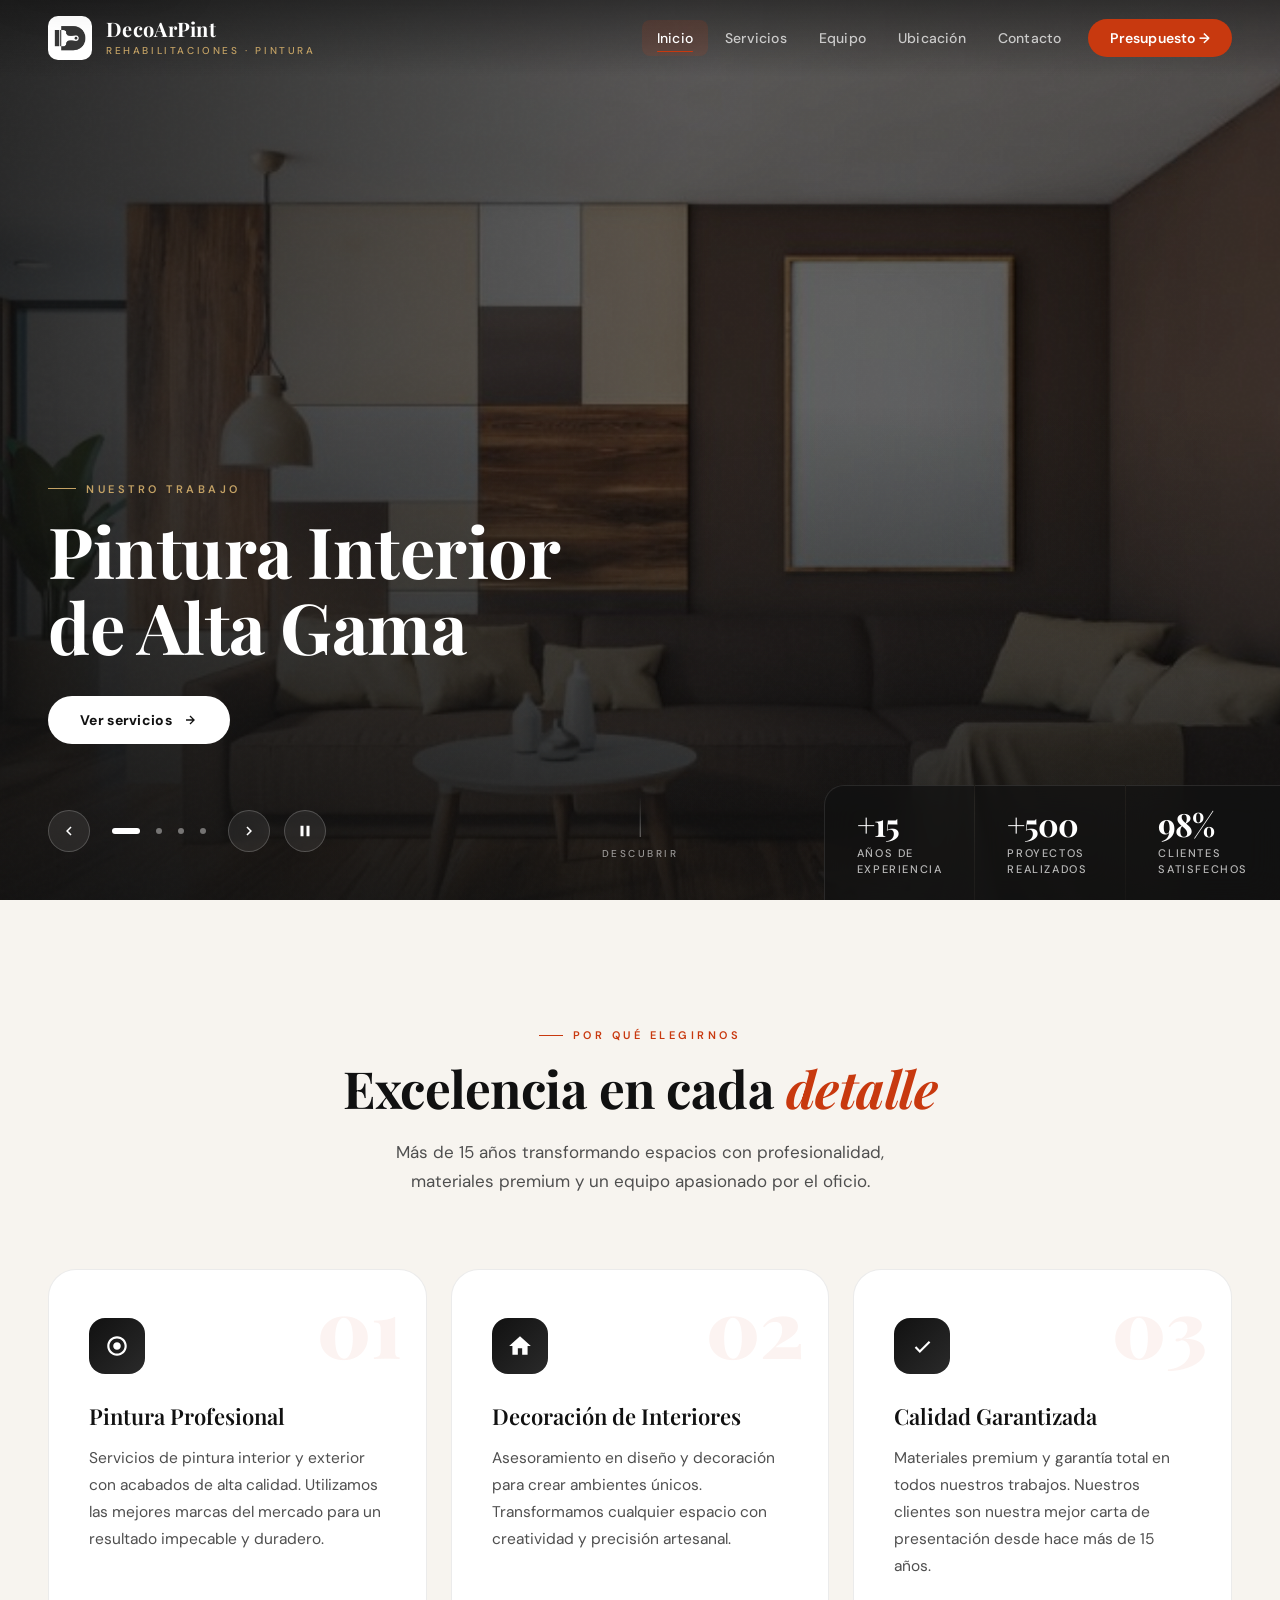
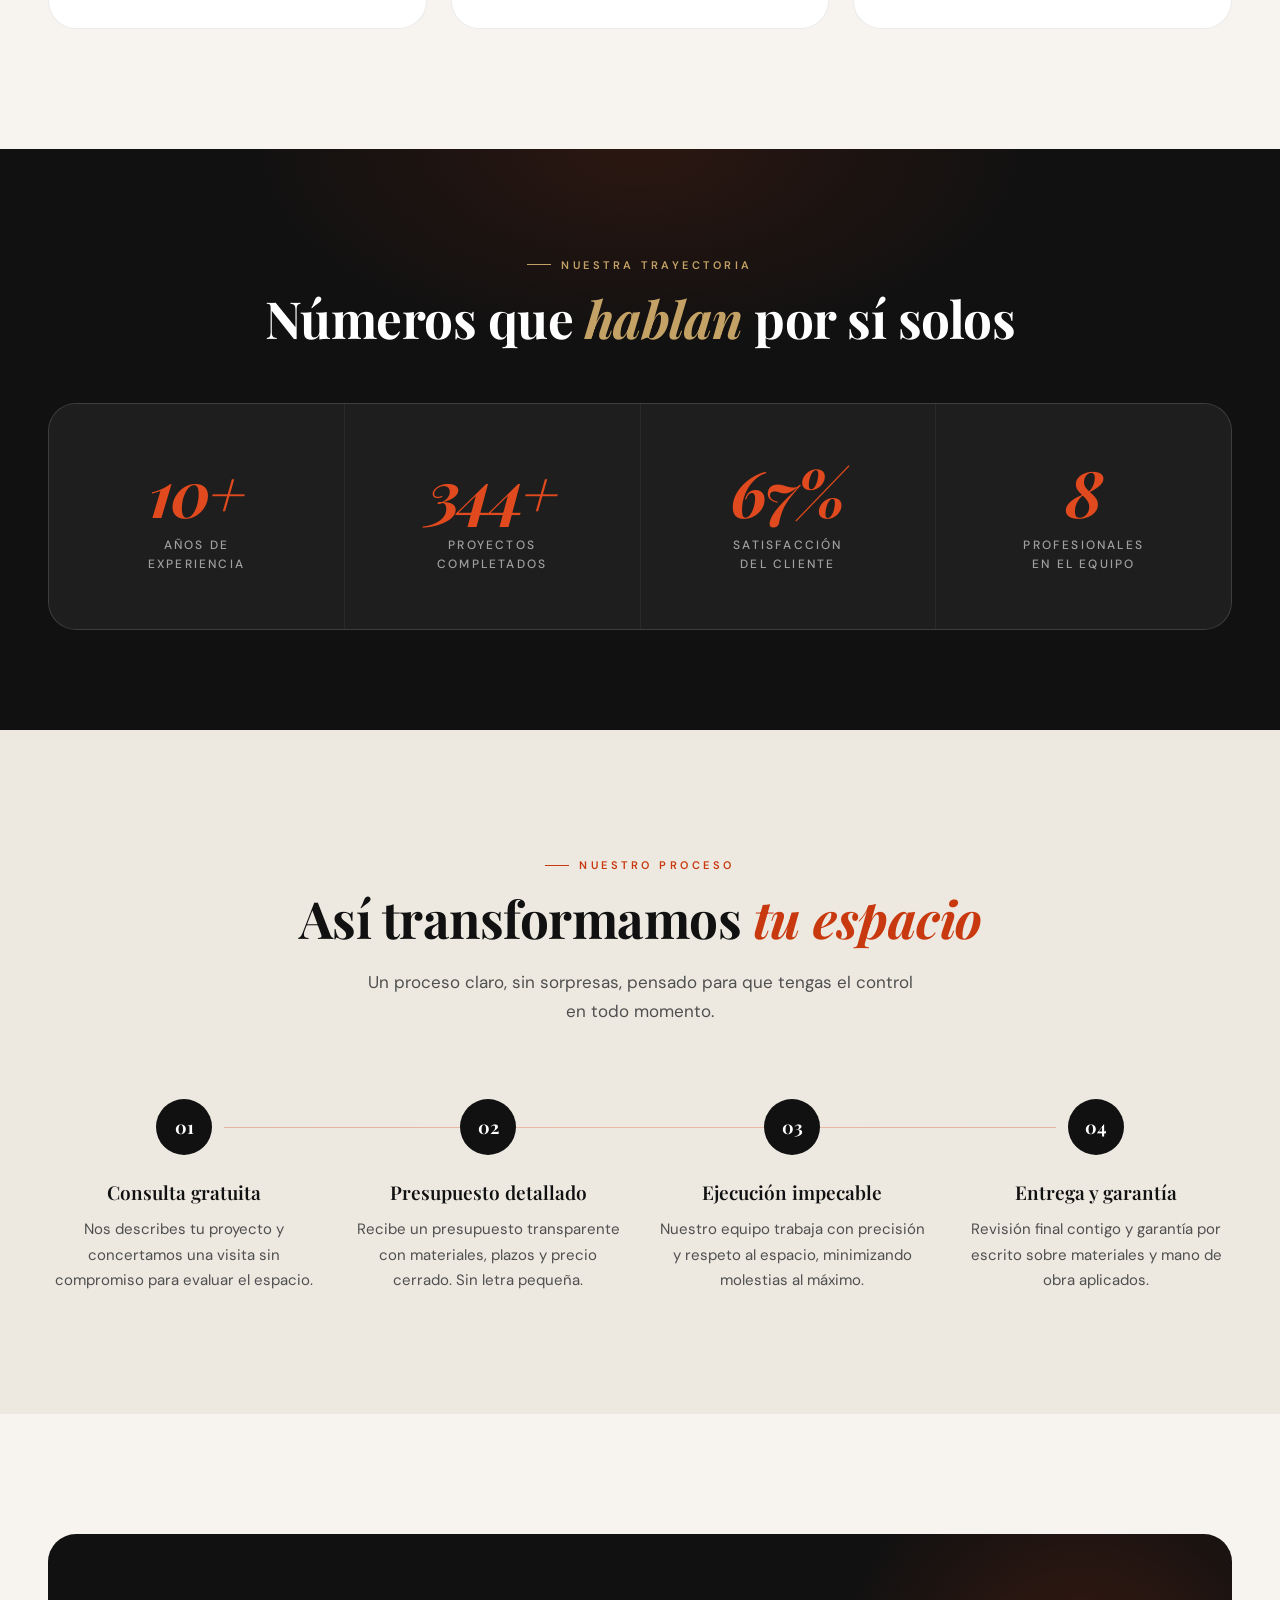
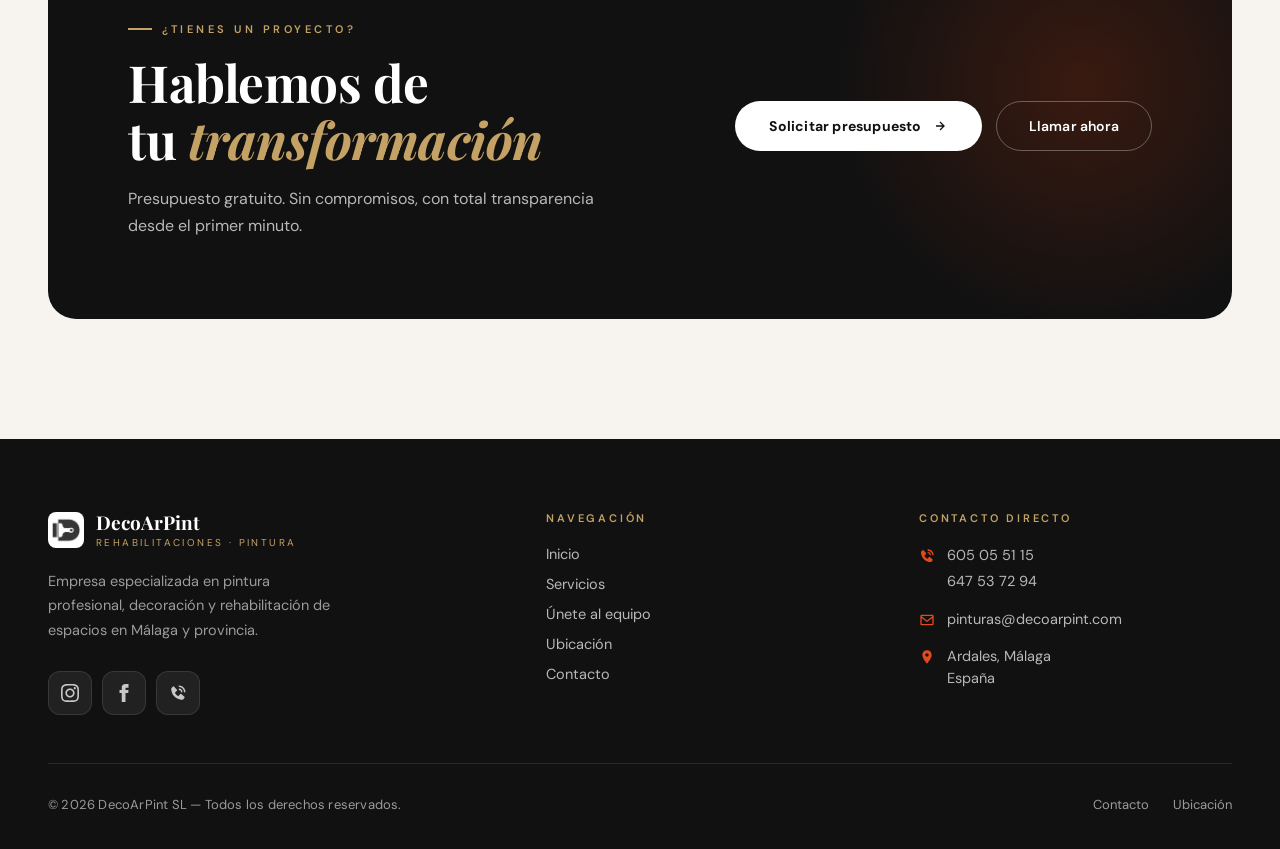
==== commit e023f9d2: "Unifica satisfacción al 98 % y elimina "presupuesto en 24h" - Hero de la portada: 100 % -> 98 %, igu" ====
--- a/HTML/index.html
+++ b/HTML/index.html
@@ -130,7 +130,7 @@
           <div class="hero-stat-label">Proyectos<br>realizados</div>
         </div>
         <div class="hero-stat">
-          <div class="hero-stat-value">100%</div>
+          <div class="hero-stat-value">98%</div>
           <div class="hero-stat-label">Clientes<br>satisfechos</div>
         </div>
       </div>
@@ -276,7 +276,7 @@
       <div class="cta-content">
         <span class="section-eyebrow">¿Tienes un proyecto?</span>
         <h2 class="section-title" id="cta-title">Hablemos de tu <em>transformación</em></h2>
-        <p>Presupuesto gratuito en 24h. Sin compromisos, con total transparencia desde el primer minuto.</p>
+        <p>Presupuesto gratuito. Sin compromisos, con total transparencia desde el primer minuto.</p>
       </div>
       <div class="cta-actions">
         <a href="contacto.html" class="btn-primary">
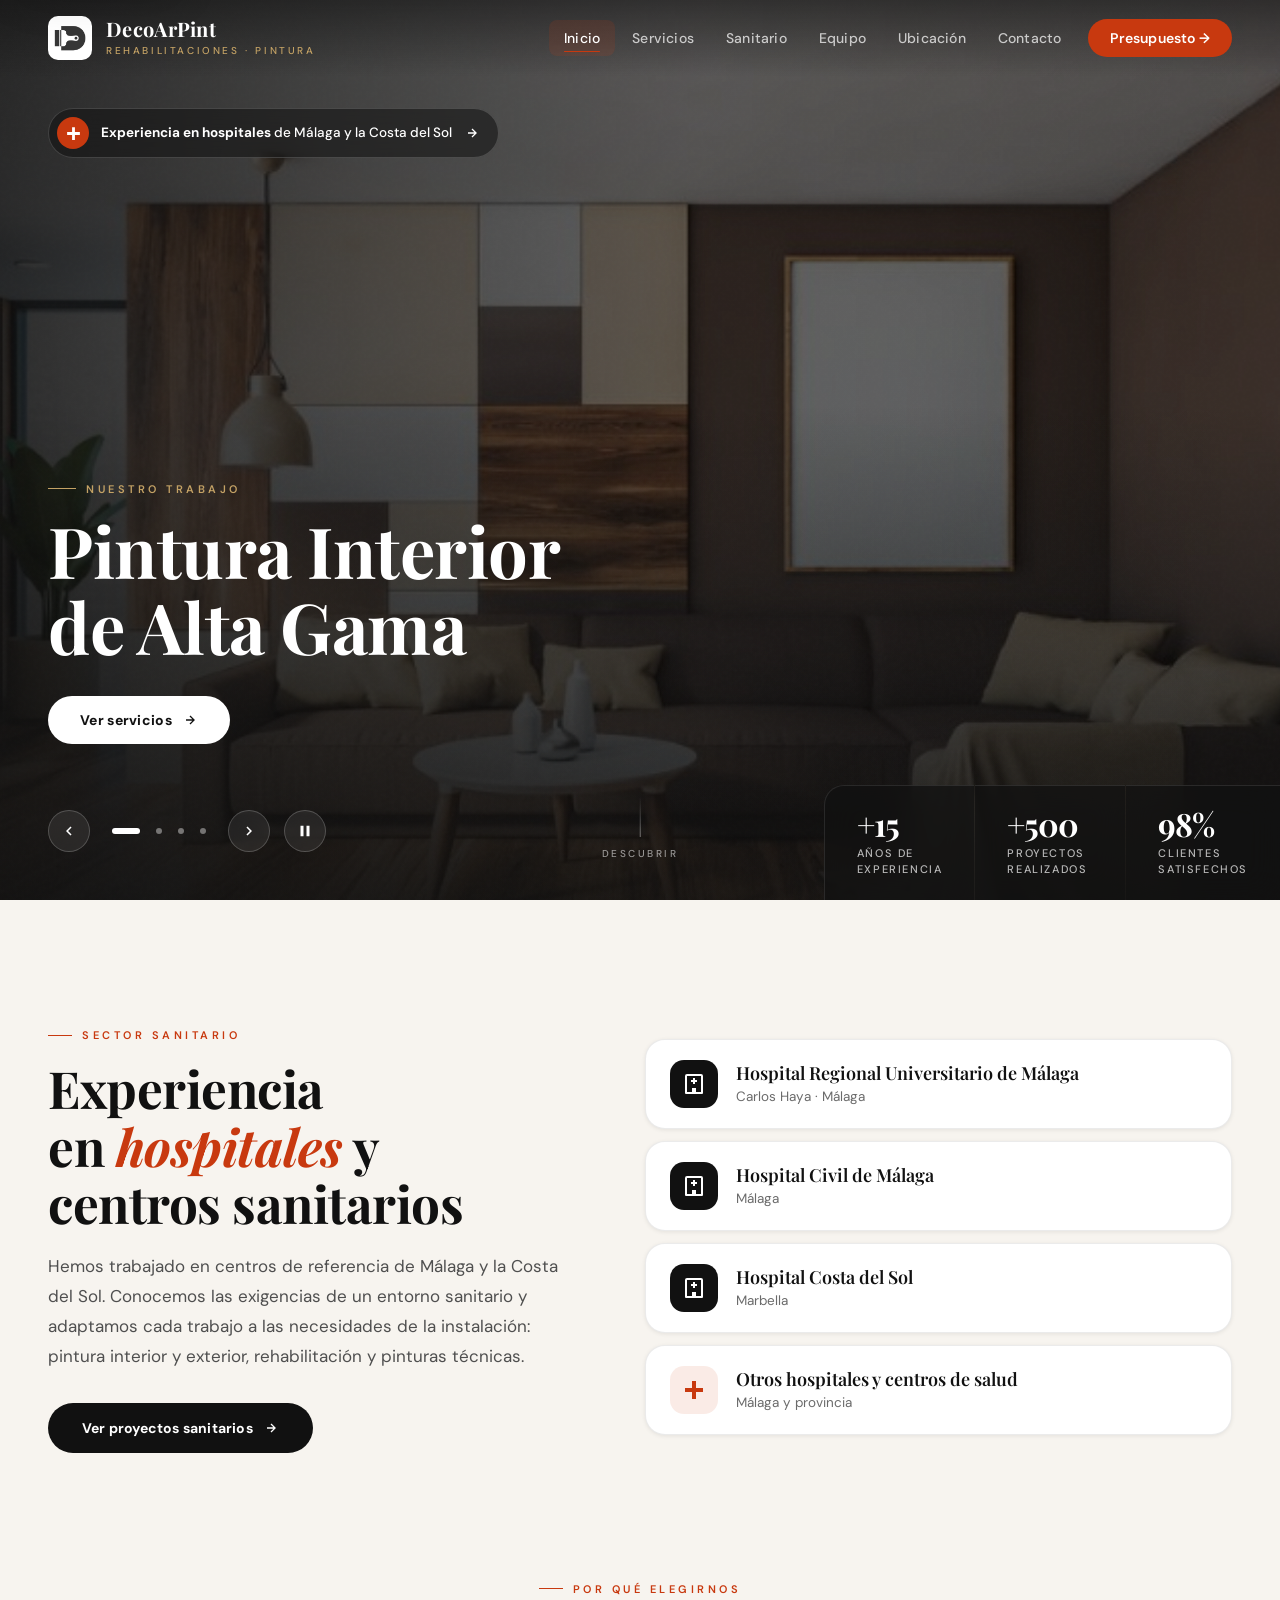
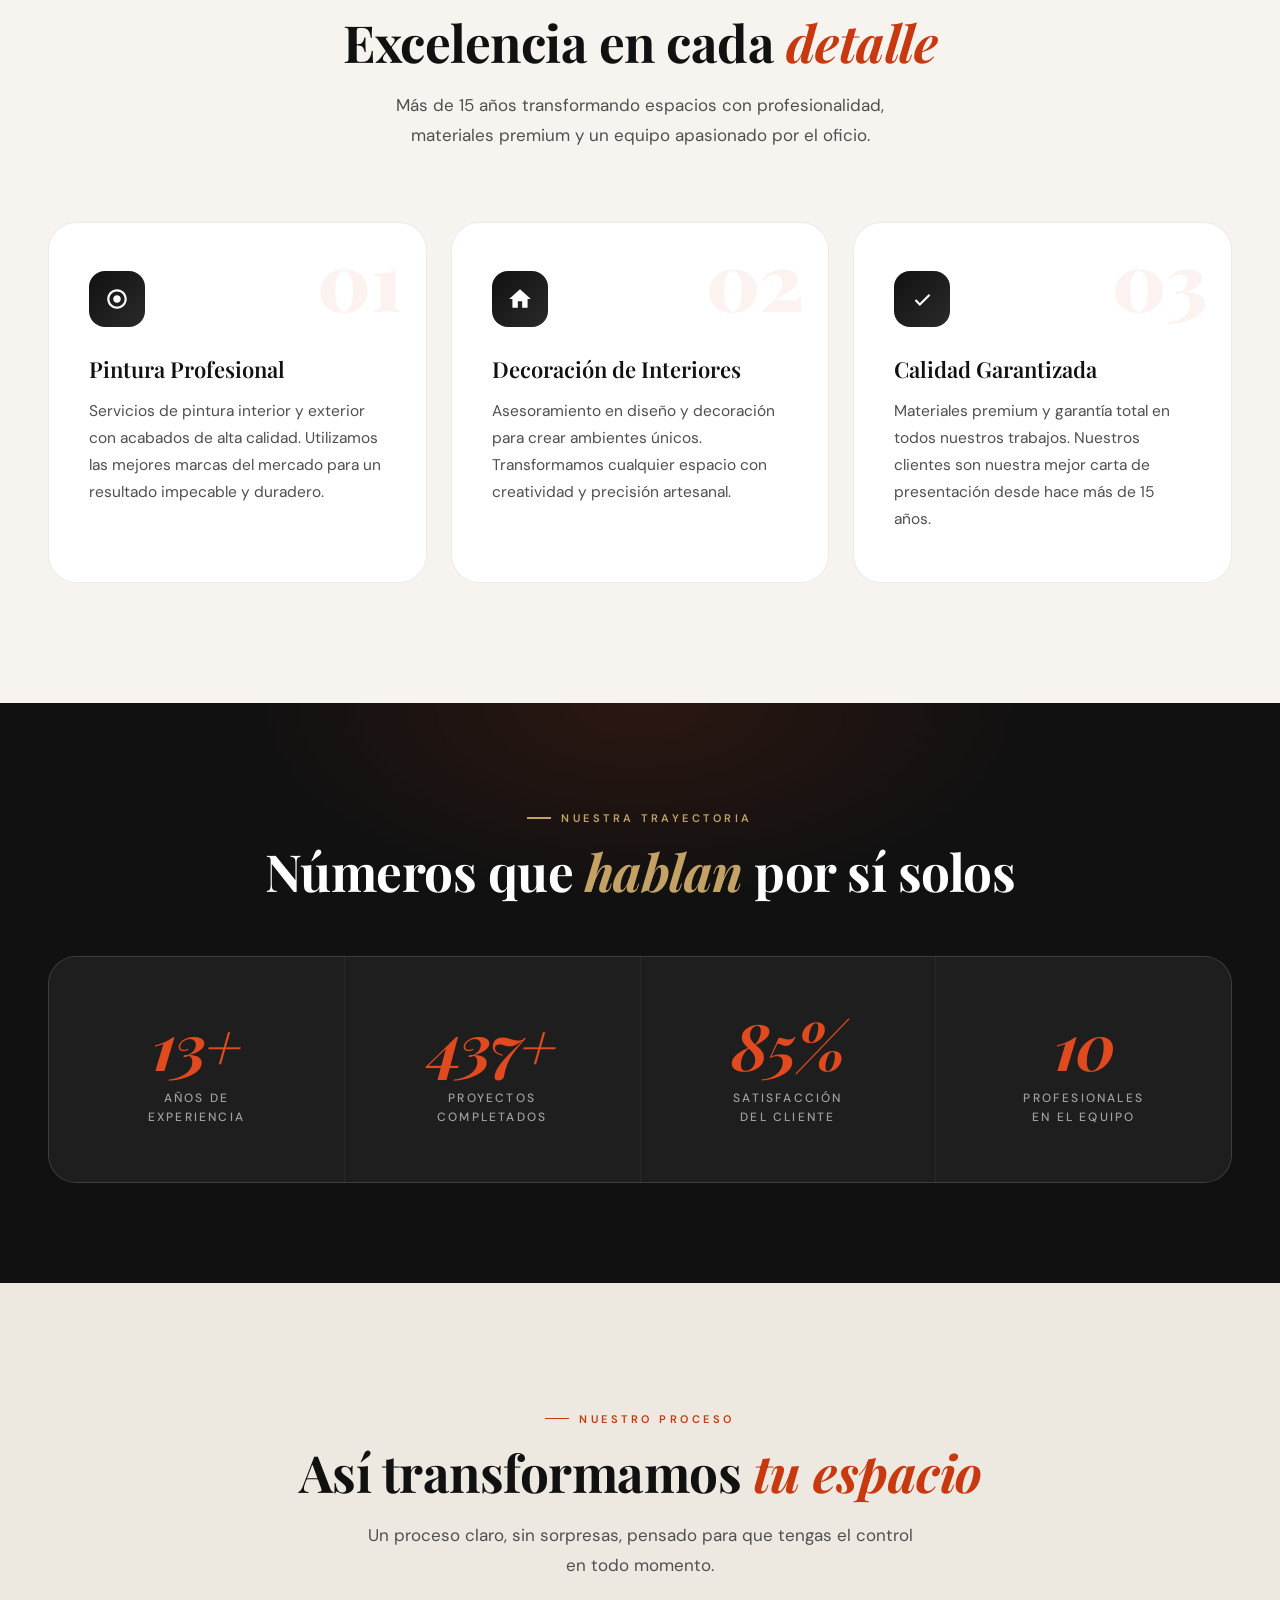
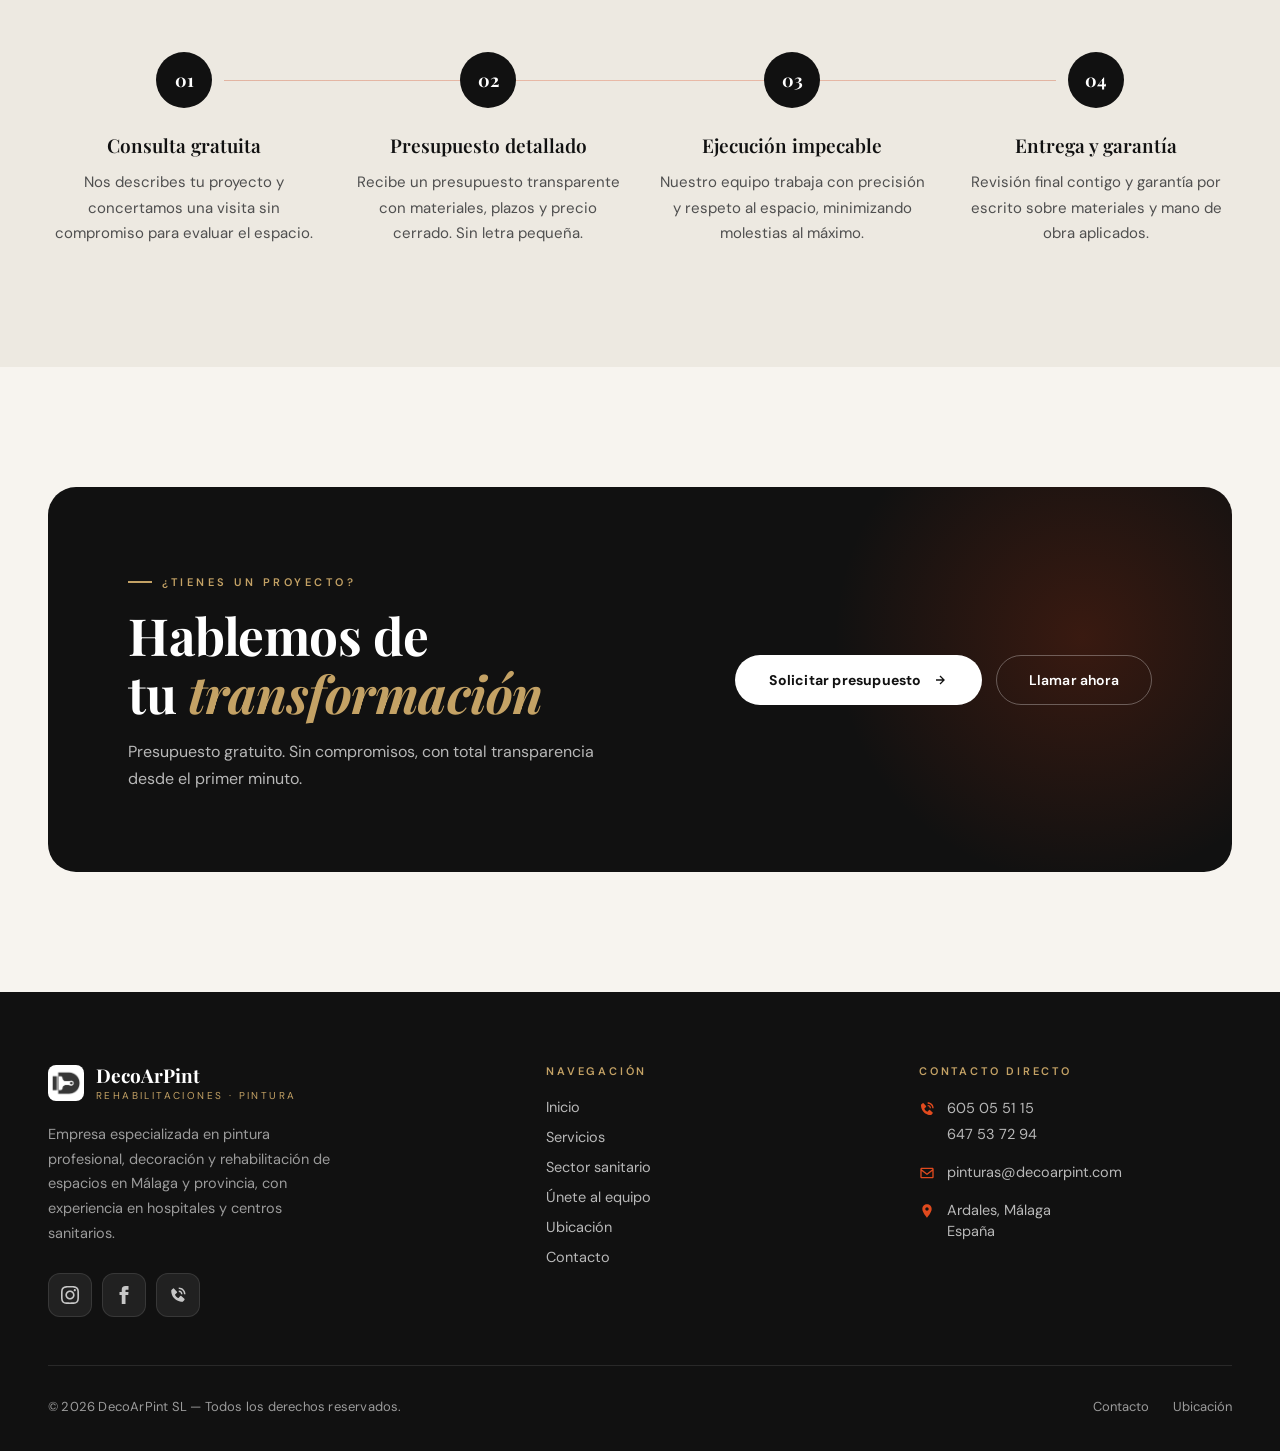
==== commit d61e3d4c: "Destaca la experiencia en hospitales y centros sanitarios - Nueva página Sector sanitario (HTML/sani" ====
--- a/HTML/index.html
+++ b/HTML/index.html
@@ -3,7 +3,7 @@
 <head>
   <meta charset="UTF-8" />
   <meta name="viewport" content="width=device-width, initial-scale=1.0" />
-  <meta name="description" content="DecoArPint — Empresa especializada en rehabilitaciones, pintura profesional y acabados decorativos de alta gama en Málaga." />
+  <meta name="description" content="DecoArPint — Empresa especializada en rehabilitaciones, pintura profesional y acabados decorativos en Málaga, con experiencia en hospitales y centros sanitarios." />
   <meta name="theme-color" content="#111111" />
   <title>DecoArPint — Rehabilitaciones & Pintura Premium</title>
   <link rel="icon" type="image/png" href="../imagenes/logo.png" />
@@ -21,6 +21,7 @@
   <nav class="mobile-nav" id="mobileNav" aria-label="Menú móvil">
     <a href="index.html" class="active" aria-current="page">Inicio</a>
     <a href="tienda.html">Servicios</a>
+    <a href="sanitario.html">Sanitario</a>
     <a href="recursoshumanos.html">Equipo</a>
     <a href="ubicacion.html">Ubicación</a>
     <a href="contacto.html">Contacto</a>
@@ -43,6 +44,7 @@
       <nav class="main-nav" aria-label="Navegación principal">
         <a href="index.html" class="active" aria-current="page">Inicio</a>
         <a href="tienda.html">Servicios</a>
+        <a href="sanitario.html">Sanitario</a>
         <a href="recursoshumanos.html">Equipo</a>
         <a href="ubicacion.html">Ubicación</a>
         <a href="contacto.html">Contacto</a>
@@ -118,6 +120,15 @@
         </div>
 
       </div>
+
+      <!-- Healthcare experience badge -->
+      <a href="sanitario.html" class="hero-badge">
+        <span class="hero-badge-icon" aria-hidden="true">
+          <svg xmlns="http://www.w3.org/2000/svg" viewBox="0 0 24 24"><path d="M10 3h4v7h7v4h-7v7h-4v-7H3v-4h7z"/></svg>
+        </span>
+        <span><strong>Experiencia en hospitales</strong><span class="hero-badge-text-long"> de Málaga y la Costa del Sol</span></span>
+        <svg class="hero-badge-arrow" xmlns="http://www.w3.org/2000/svg" viewBox="0 0 24 24" aria-hidden="true"><path d="m11.293 17.293 1.414 1.414L19.414 12l-6.707-6.707-1.414 1.414L15.586 11H6v2h9.586z"/></svg>
+      </a>
 
       <!-- Stats bar bottom right -->
       <div class="hero-stats">
@@ -163,6 +174,62 @@
     </section>
 
     <!-- ════════════════════════════════════════
+         SECTOR SANITARIO
+    ════════════════════════════════════════ -->
+    <section class="health-band" aria-labelledby="health-title">
+      <div class="health-band-inner">
+        <div data-reveal="left">
+          <span class="section-eyebrow">Sector sanitario</span>
+          <h2 class="section-title" id="health-title">Experiencia en <em>hospitales</em> y centros sanitarios</h2>
+          <p class="health-band-desc">Hemos trabajado en centros de referencia de Málaga y la Costa del Sol. Conocemos las exigencias de un entorno sanitario y adaptamos cada trabajo a las necesidades de la instalación: pintura interior y exterior, rehabilitación y pinturas técnicas.</p>
+          <a href="sanitario.html" class="btn-primary btn-primary--dark">
+            Ver proyectos sanitarios
+            <svg xmlns="http://www.w3.org/2000/svg" viewBox="0 0 24 24" aria-hidden="true"><path d="m11.293 17.293 1.414 1.414L19.414 12l-6.707-6.707-1.414 1.414L15.586 11H6v2h9.586z"/></svg>
+          </a>
+        </div>
+
+        <ul class="hospital-list" role="list" data-reveal="right" data-delay="1">
+          <li class="hospital-item">
+            <span class="hospital-icon" aria-hidden="true">
+              <svg xmlns="http://www.w3.org/2000/svg" viewBox="0 0 24 24"><path fill-rule="evenodd" d="M5 2h14a2 2 0 0 1 2 2v17a1 1 0 0 1-1 1H4a1 1 0 0 1-1-1V4a2 2 0 0 1 2-2zm0 2v16h5v-4h4v4h5V4H5zm6 2h2v2h2v2h-2v2h-2v-2H9V8h2V6z"/></svg>
+            </span>
+            <div>
+              <div class="hospital-name">Hospital Regional Universitario de Málaga</div>
+              <div class="hospital-place">Carlos Haya · Málaga</div>
+            </div>
+          </li>
+          <li class="hospital-item">
+            <span class="hospital-icon" aria-hidden="true">
+              <svg xmlns="http://www.w3.org/2000/svg" viewBox="0 0 24 24"><path fill-rule="evenodd" d="M5 2h14a2 2 0 0 1 2 2v17a1 1 0 0 1-1 1H4a1 1 0 0 1-1-1V4a2 2 0 0 1 2-2zm0 2v16h5v-4h4v4h5V4H5zm6 2h2v2h2v2h-2v2h-2v-2H9V8h2V6z"/></svg>
+            </span>
+            <div>
+              <div class="hospital-name">Hospital Civil de Málaga</div>
+              <div class="hospital-place">Málaga</div>
+            </div>
+          </li>
+          <li class="hospital-item">
+            <span class="hospital-icon" aria-hidden="true">
+              <svg xmlns="http://www.w3.org/2000/svg" viewBox="0 0 24 24"><path fill-rule="evenodd" d="M5 2h14a2 2 0 0 1 2 2v17a1 1 0 0 1-1 1H4a1 1 0 0 1-1-1V4a2 2 0 0 1 2-2zm0 2v16h5v-4h4v4h5V4H5zm6 2h2v2h2v2h-2v2h-2v-2H9V8h2V6z"/></svg>
+            </span>
+            <div>
+              <div class="hospital-name">Hospital Costa del Sol</div>
+              <div class="hospital-place">Marbella</div>
+            </div>
+          </li>
+          <li class="hospital-item hospital-item--more">
+            <span class="hospital-icon" aria-hidden="true">
+              <svg xmlns="http://www.w3.org/2000/svg" viewBox="0 0 24 24"><path d="M10 3h4v7h7v4h-7v7h-4v-7H3v-4h7z"/></svg>
+            </span>
+            <div>
+              <div class="hospital-name">Otros hospitales y centros de salud</div>
+              <div class="hospital-place">Málaga y provincia</div>
+            </div>
+          </li>
+        </ul>
+      </div>
+    </section>
+
+    <!-- ════════════════════════════════════════
          FEATURES — Por qué elegirnos
     ════════════════════════════════════════ -->
     <section class="features-section" aria-labelledby="features-title">
@@ -305,7 +372,7 @@
               <span class="footer-brand-sub">Rehabilitaciones · Pintura</span>
             </div>
           </a>
-          <p class="footer-tagline">Empresa especializada en pintura profesional, decoración y rehabilitación de espacios en Málaga y provincia.</p>
+          <p class="footer-tagline">Empresa especializada en pintura profesional, decoración y rehabilitación de espacios en Málaga y provincia, con experiencia en hospitales y centros sanitarios.</p>
           <div class="footer-social">
             <a href="https://www.instagram.com/decoarpint_sl/" target="_blank" rel="noopener noreferrer" class="social-btn" aria-label="Instagram (se abre en una pestaña nueva)">
               <svg xmlns="http://www.w3.org/2000/svg" viewBox="0 0 24 24" aria-hidden="true"><path d="M12 2.163c3.204 0 3.584.012 4.85.07 3.252.148 4.771 1.691 4.919 4.919.058 1.265.069 1.645.069 4.849 0 3.205-.012 3.584-.069 4.849-.149 3.225-1.664 4.771-4.919 4.919-1.266.058-1.644.07-4.85.07-3.204 0-3.584-.012-4.849-.07-3.26-.149-4.771-1.699-4.919-4.92-.058-1.265-.07-1.644-.07-4.849 0-3.204.013-3.583.07-4.849.149-3.227 1.664-4.771 4.919-4.919 1.266-.057 1.645-.069 4.849-.069zm0-2.163c-3.259 0-3.667.014-4.947.072-4.358.2-6.78 2.618-6.98 6.98-.059 1.281-.073 1.689-.073 4.948 0 3.259.014 3.668.072 4.948.2 4.358 2.618 6.78 6.98 6.98 1.281.058 1.689.072 4.948.072 3.259 0 3.668-.014 4.948-.072 4.354-.2 6.782-2.618 6.979-6.98.059-1.28.073-1.689.073-4.948 0-3.259-.014-3.667-.072-4.947-.196-4.354-2.617-6.78-6.979-6.98-1.281-.059-1.69-.073-4.949-.073zm0 5.838c-3.403 0-6.162 2.759-6.162 6.162s2.759 6.163 6.162 6.163 6.162-2.759 6.162-6.163c0-3.403-2.759-6.162-6.162-6.162zm0 10.162c-2.209 0-4-1.79-4-4 0-2.209 1.791-4 4-4s4 1.791 4 4c0 2.21-1.791 4-4 4zm6.406-11.845c-.796 0-1.441.645-1.441 1.44s.645 1.44 1.441 1.44c.795 0 1.439-.645 1.439-1.44s-.644-1.44-1.439-1.44z"/></svg>
@@ -337,6 +404,7 @@
           <div class="footer-col-links">
             <a href="index.html">Inicio</a>
             <a href="tienda.html">Servicios</a>
+            <a href="sanitario.html">Sector sanitario</a>
             <a href="recursoshumanos.html">Únete al equipo</a>
             <a href="ubicacion.html">Ubicación</a>
             <a href="contacto.html">Contacto</a>
--- a/css/estilos.css
+++ b/css/estilos.css
@@ -1399,6 +1399,7 @@
 .page-hero--equipo    { --hero-img: url('../imagenes/premium.png'); }
 .page-hero--ubicacion { --hero-img: url('../imagenes/fachada.png'); }
 .page-hero--contacto  { --hero-img: url('../imagenes/interior.png'); }
+.page-hero--sanitario { --hero-img: url('../imagenes/interior.png'); }
 
 .page-hero::before {
   content: '';
@@ -2026,6 +2027,405 @@
   min-height: 520px;
   border: 0;
   display: block;
+}
+
+/* ============================================
+   SECTOR SANITARIO
+   ============================================ */
+
+/* Hero badge (index) */
+.hero-badge {
+  position: absolute;
+  top: 108px;
+  left: var(--edge);
+  z-index: 5;
+  display: inline-flex;
+  align-items: center;
+  gap: 12px;
+  max-width: calc(100% - 2 * var(--gutter));
+  padding: 8px 18px 8px 8px;
+  background: rgba(17,17,17,0.55);
+  border: 1px solid rgba(255,255,255,0.16);
+  border-radius: var(--r-full);
+  backdrop-filter: blur(14px);
+  -webkit-backdrop-filter: blur(14px);
+  color: var(--white);
+  font-size: 13.5px;
+  font-weight: 500;
+  line-height: 1.35;
+  transition: background var(--t-fast) ease, border-color var(--t-fast) ease, transform var(--t-fast) var(--ease);
+}
+
+.hero-badge:hover {
+  background: rgba(200,57,15,0.85);
+  border-color: var(--accent);
+  transform: translateY(-2px);
+}
+
+.hero-badge-icon {
+  width: 32px; height: 32px;
+  border-radius: 50%;
+  background: var(--accent);
+  display: flex; align-items: center; justify-content: center;
+  flex-shrink: 0;
+}
+
+.hero-badge-icon svg { width: 17px; height: 17px; fill: var(--white); }
+
+.hero-badge strong { font-weight: 700; }
+
+.hero-badge-arrow {
+  width: 16px; height: 16px;
+  fill: currentColor;
+  flex-shrink: 0;
+  transition: transform 0.3s var(--ease-back);
+}
+
+.hero-badge:hover .hero-badge-arrow { transform: translateX(3px); }
+
+/* Health band (index) */
+.health-band {
+  padding: 120px var(--gutter) 0;
+  max-width: calc(var(--container) + 2 * var(--gutter));
+  margin: 0 auto;
+  width: 100%;
+}
+
+.health-band-inner {
+  display: grid;
+  grid-template-columns: 1fr 1.1fr;
+  gap: 64px;
+  align-items: center;
+}
+
+.health-band .section-title { margin-bottom: 20px; }
+
+.health-band-desc {
+  font-size: 17px;
+  color: var(--text-secondary);
+  line-height: 1.75;
+  max-width: 520px;
+  margin-bottom: 32px;
+}
+
+.hospital-list {
+  list-style: none;
+  display: grid;
+  gap: 12px;
+}
+
+.hospital-item {
+  display: flex;
+  align-items: center;
+  gap: 18px;
+  background: var(--white);
+  border: 1px solid var(--border-light);
+  border-radius: var(--r-lg);
+  padding: 20px 24px;
+  box-shadow: var(--shadow-xs);
+}
+
+.hospital-icon {
+  width: 48px; height: 48px;
+  border-radius: 14px;
+  background: var(--carbon);
+  display: flex; align-items: center; justify-content: center;
+  flex-shrink: 0;
+}
+
+.hospital-icon svg { width: 24px; height: 24px; fill: var(--white); }
+
+.hospital-item--more .hospital-icon { background: rgba(200,57,15,0.1); }
+.hospital-item--more .hospital-icon svg { fill: var(--accent); }
+
+.hospital-name {
+  font-family: 'Playfair Display', serif;
+  font-size: 18px;
+  font-weight: 600;
+  line-height: 1.3;
+  color: var(--text-primary);
+}
+
+.hospital-place {
+  font-size: 13.5px;
+  color: var(--text-muted);
+  margin-top: 3px;
+}
+
+/* Health page — intro */
+.health-intro {
+  padding: 100px var(--gutter);
+  max-width: calc(1104px + 2 * var(--gutter));
+  margin: 0 auto;
+  width: 100%;
+}
+
+.health-intro-layout {
+  display: grid;
+  grid-template-columns: 1.2fr 1fr;
+  gap: 64px;
+  align-items: start;
+}
+
+.health-intro .section-title { margin-bottom: 24px; }
+
+.prose p {
+  color: var(--text-secondary);
+  font-size: 16.5px;
+  line-height: 1.8;
+}
+
+.prose p + p { margin-top: 16px; }
+
+.prose strong { color: var(--text-primary); font-weight: 600; }
+
+.check-list {
+  list-style: none;
+  display: grid;
+  gap: 18px;
+  margin-top: 4px;
+}
+
+.check-list li {
+  display: flex;
+  gap: 14px;
+  font-size: 15px;
+  line-height: 1.6;
+  color: var(--text-on-dark);
+}
+
+.check-list li::before {
+  content: '';
+  width: 24px; height: 24px;
+  flex-shrink: 0;
+  margin-top: 1px;
+  border-radius: 50%;
+  background: rgba(196,162,101,0.16) url("data:image/svg+xml,%3Csvg xmlns='http://www.w3.org/2000/svg' viewBox='0 0 24 24'%3E%3Cpath fill='%23dbbf8a' d='m10 15.586-3.293-3.293-1.414 1.414L10 18.414l9.707-9.707-1.414-1.414z'/%3E%3C/svg%3E") center / 16px no-repeat;
+}
+
+.check-list strong {
+  display: block;
+  color: var(--white);
+  font-weight: 600;
+}
+
+/* Health page — projects */
+.projects-section {
+  padding: 110px var(--gutter);
+  background: var(--ivory-dark);
+}
+
+.projects-inner {
+  max-width: var(--container);
+  margin: 0 auto;
+}
+
+.projects-grid {
+  display: grid;
+  grid-template-columns: repeat(2, 1fr);
+  gap: 28px;
+  list-style: none;
+}
+
+.project-card {
+  background: var(--white);
+  border-radius: var(--r-xl);
+  overflow: hidden;
+  border: 1px solid var(--border-light);
+  display: flex;
+  flex-direction: column;
+  transition: transform var(--t-mid) var(--ease), box-shadow var(--t-mid) var(--ease);
+}
+
+.project-card:hover {
+  transform: translateY(-8px);
+  box-shadow: var(--shadow-lg);
+}
+
+/* Visual header — accepts a real <img> later (it fills the area) */
+.project-media {
+  position: relative;
+  height: 150px;
+  padding: 24px 28px;
+  display: flex;
+  align-items: flex-end;
+  justify-content: space-between;
+  gap: 16px;
+  overflow: hidden;
+  background:
+    radial-gradient(circle at 85% 15%, rgba(200,57,15,0.38) 0%, transparent 55%),
+    linear-gradient(135deg, var(--carbon) 0%, var(--carbon-light) 100%);
+}
+
+.project-media img {
+  position: absolute;
+  inset: 0;
+  width: 100%; height: 100%;
+  object-fit: cover;
+  filter: brightness(0.55);
+}
+
+.project-media-icon,
+.project-location { position: relative; z-index: 1; }
+
+.project-number {
+  position: absolute;
+  top: 6px; right: 24px;
+  font-family: 'Playfair Display', serif;
+  font-size: 96px;
+  font-weight: 900;
+  line-height: 1;
+  color: rgba(255,255,255,0.06);
+  pointer-events: none;
+  user-select: none;
+  z-index: 1;
+}
+
+.project-media-icon {
+  width: 52px; height: 52px;
+  border-radius: 14px;
+  background: rgba(255,255,255,0.1);
+  border: 1px solid rgba(255,255,255,0.16);
+  display: flex; align-items: center; justify-content: center;
+  flex-shrink: 0;
+  transition: background var(--t-mid) var(--ease), border-color var(--t-mid) var(--ease);
+}
+
+.project-media-icon svg { width: 26px; height: 26px; fill: var(--gold-light); }
+
+.project-card:hover .project-media-icon {
+  background: var(--accent);
+  border-color: var(--accent);
+}
+
+.project-card:hover .project-media-icon svg { fill: var(--white); }
+
+.project-location {
+  display: inline-flex;
+  align-items: center;
+  gap: 7px;
+  font-size: 12px;
+  letter-spacing: 2px;
+  text-transform: uppercase;
+  color: var(--gold);
+  font-weight: 600;
+}
+
+.project-location svg { width: 14px; height: 14px; fill: var(--gold); }
+
+.project-body {
+  padding: 30px;
+  flex: 1;
+  display: flex;
+  flex-direction: column;
+}
+
+.project-name {
+  font-family: 'Playfair Display', serif;
+  font-size: 23px;
+  font-weight: 600;
+  line-height: 1.25;
+  color: var(--text-primary);
+}
+
+.project-alias {
+  font-size: 14px;
+  color: var(--text-muted);
+  margin-top: 4px;
+}
+
+.tag-list {
+  list-style: none;
+  display: flex;
+  flex-wrap: wrap;
+  gap: 8px;
+  margin: 18px 0;
+}
+
+.tag-list li {
+  font-size: 11px;
+  letter-spacing: 1.4px;
+  text-transform: uppercase;
+  font-weight: 700;
+  color: var(--accent);
+  background: rgba(200,57,15,0.08);
+  padding: 6px 12px;
+  border-radius: var(--r-full);
+}
+
+.project-desc {
+  font-size: 15px;
+  color: var(--text-secondary);
+  line-height: 1.7;
+}
+
+.project-card--more .project-media {
+  background:
+    radial-gradient(circle at 85% 15%, rgba(255,255,255,0.18) 0%, transparent 55%),
+    linear-gradient(135deg, var(--accent) 0%, #9a2a09 100%);
+}
+
+.project-card--more .project-media-icon svg,
+.project-card--more .project-location,
+.project-card--more .project-location svg { color: var(--white); fill: var(--white); }
+
+/* Four-column variant of the features grid */
+.features-grid--4 { grid-template-columns: repeat(4, 1fr); }
+.features-grid--4 .feature-card { padding: 40px 30px; }
+
+/* Services page highlight */
+.service-highlight {
+  margin-top: 28px;
+  background: var(--carbon);
+  color: var(--white);
+  border-radius: var(--r-xl);
+  padding: 52px 56px;
+  display: grid;
+  grid-template-columns: auto 1fr auto;
+  gap: 40px;
+  align-items: center;
+  position: relative;
+  overflow: hidden;
+}
+
+.service-highlight::before {
+  content: '';
+  position: absolute;
+  top: -140px; right: -80px;
+  width: 420px; height: 420px;
+  background: radial-gradient(circle, rgba(200,57,15,0.24) 0%, transparent 70%);
+  pointer-events: none;
+}
+
+.service-highlight > * { position: relative; }
+
+.service-highlight-icon {
+  width: 76px; height: 76px;
+  border-radius: 22px;
+  background: linear-gradient(135deg, var(--accent), var(--accent-warm));
+  display: flex; align-items: center; justify-content: center;
+  box-shadow: var(--shadow-accent);
+}
+
+.service-highlight-icon svg { width: 36px; height: 36px; fill: var(--white); }
+
+.service-highlight .section-eyebrow { color: var(--gold); margin-bottom: 12px; }
+
+.service-highlight h2 {
+  font-family: 'Playfair Display', serif;
+  font-size: clamp(24px, 2.6vw, 32px);
+  font-weight: 700;
+  line-height: 1.2;
+  margin-bottom: 10px;
+}
+
+.service-highlight h2 em { font-style: italic; color: var(--gold); }
+
+.service-highlight p {
+  font-size: 15.5px;
+  color: var(--text-on-dark);
+  line-height: 1.7;
+  max-width: 640px;
 }
 
 /* ============================================
@@ -2092,7 +2492,7 @@
   .products-grid .product-card:last-child .product-info { flex: 1; }
 }
 
-@media (max-width: 1024px) {
+@media (max-width: 1120px) {
   .main-nav { display: none; }
   .menu-toggle { display: flex; }
 }
@@ -2168,6 +2568,38 @@
   .contact-item::after { display: none; }
 }
 
+/* Sector sanitario — responsive (after the general rules on purpose) */
+@media (max-width: 1100px) {
+  .health-band-inner,
+  .health-intro-layout { grid-template-columns: 1fr; gap: 44px; }
+  .health-band-desc { max-width: 640px; }
+  .features-grid--4 { grid-template-columns: 1fr 1fr; }
+  .features-grid--4 .feature-card:last-child { grid-column: auto; }
+  .service-highlight { grid-template-columns: auto 1fr; }
+  .service-highlight .btn-primary { grid-column: 1 / -1; justify-self: start; }
+}
+
+@media (max-width: 768px) {
+  .hero-badge { top: 88px; font-size: 12.5px; padding-right: 14px; }
+  .health-band { padding-top: 72px; }
+  .hospital-item { padding: 16px 18px; gap: 14px; }
+  .hospital-icon { width: 42px; height: 42px; }
+  .hospital-name { font-size: 16.5px; }
+  .projects-section { padding: 72px var(--gutter); }
+  .projects-grid { grid-template-columns: 1fr; gap: 20px; }
+  .project-body { padding: 24px; }
+  .project-name { font-size: 21px; }
+  .features-grid--4 { grid-template-columns: 1fr; }
+  .service-highlight { grid-template-columns: 1fr; padding: 40px 26px; gap: 22px; border-radius: var(--r-lg); }
+  .service-highlight-icon { width: 60px; height: 60px; border-radius: 18px; }
+  .service-highlight-icon svg { width: 28px; height: 28px; }
+  .service-highlight .btn-primary { justify-self: stretch; }
+}
+
+@media (max-width: 480px) {
+  .hero-badge-text-long { display: none; }
+}
+
 /* ============================================
    REDUCED MOTION
    ============================================ */
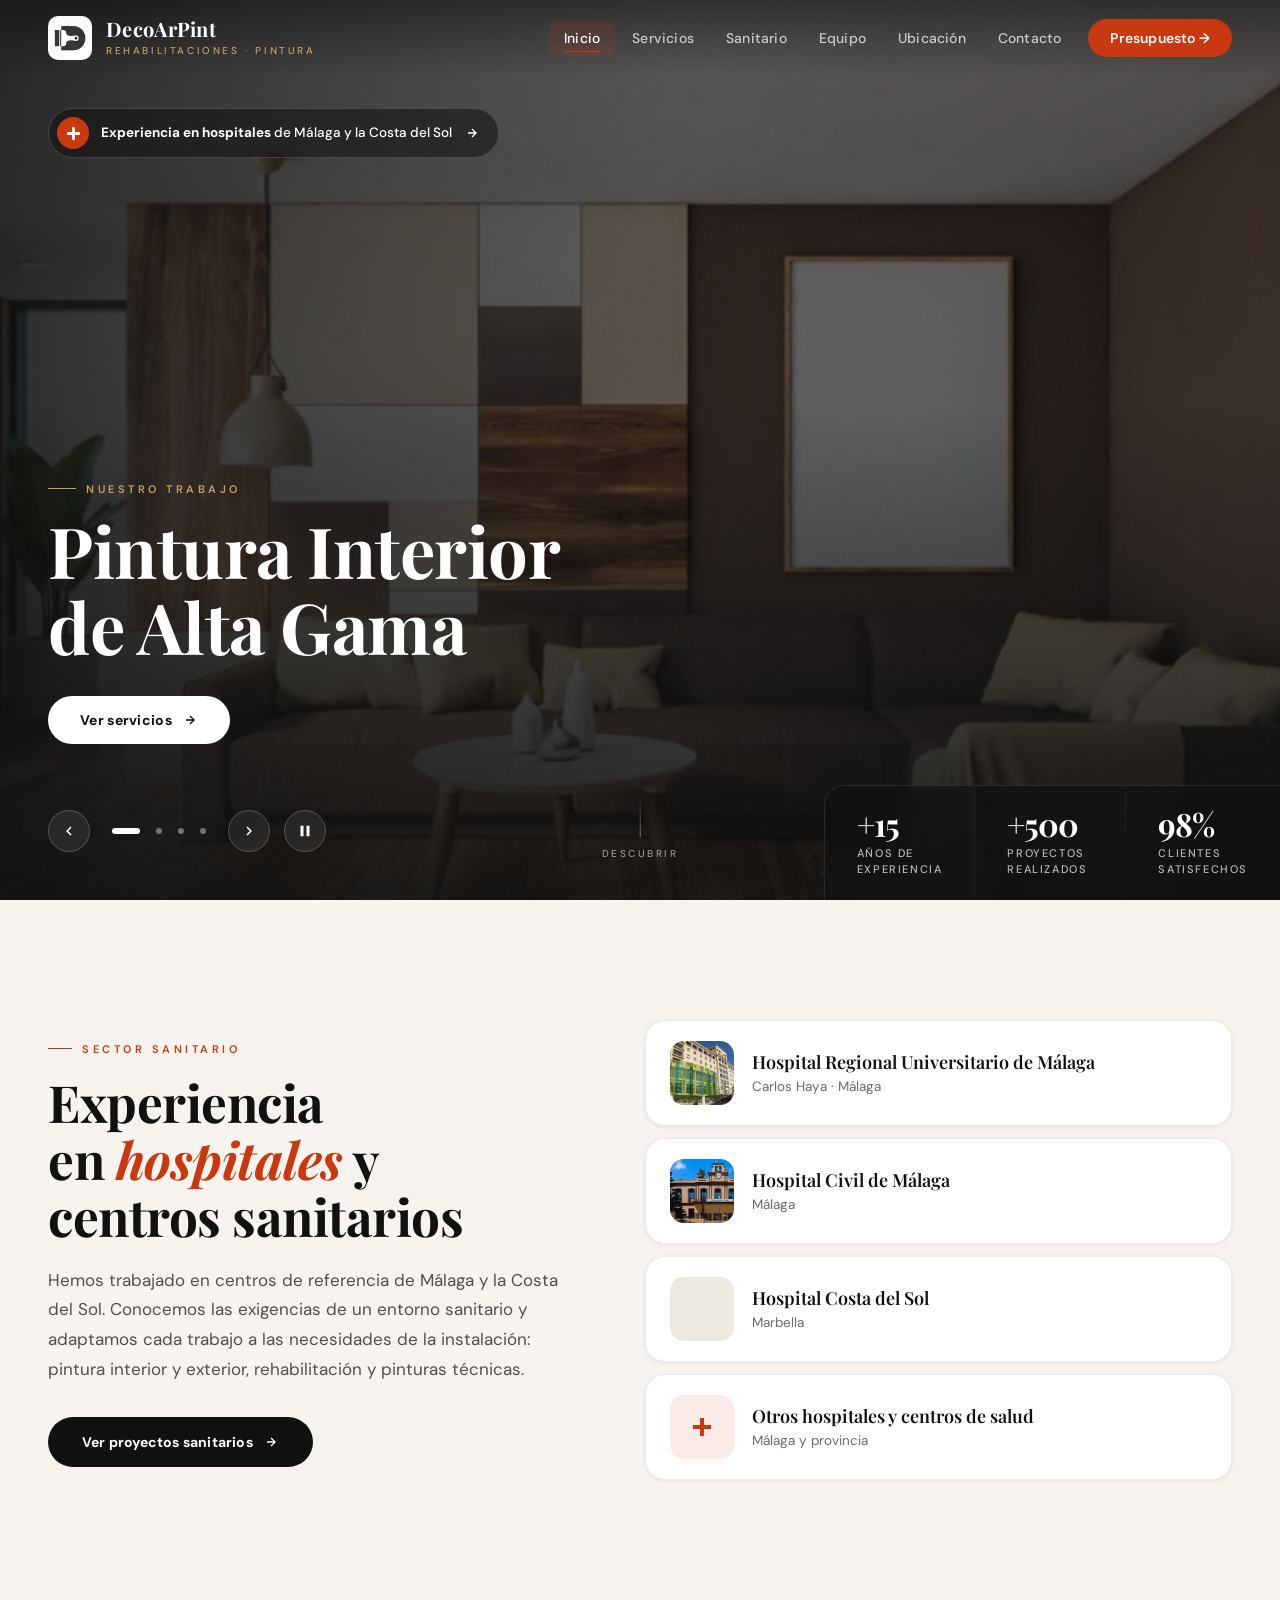
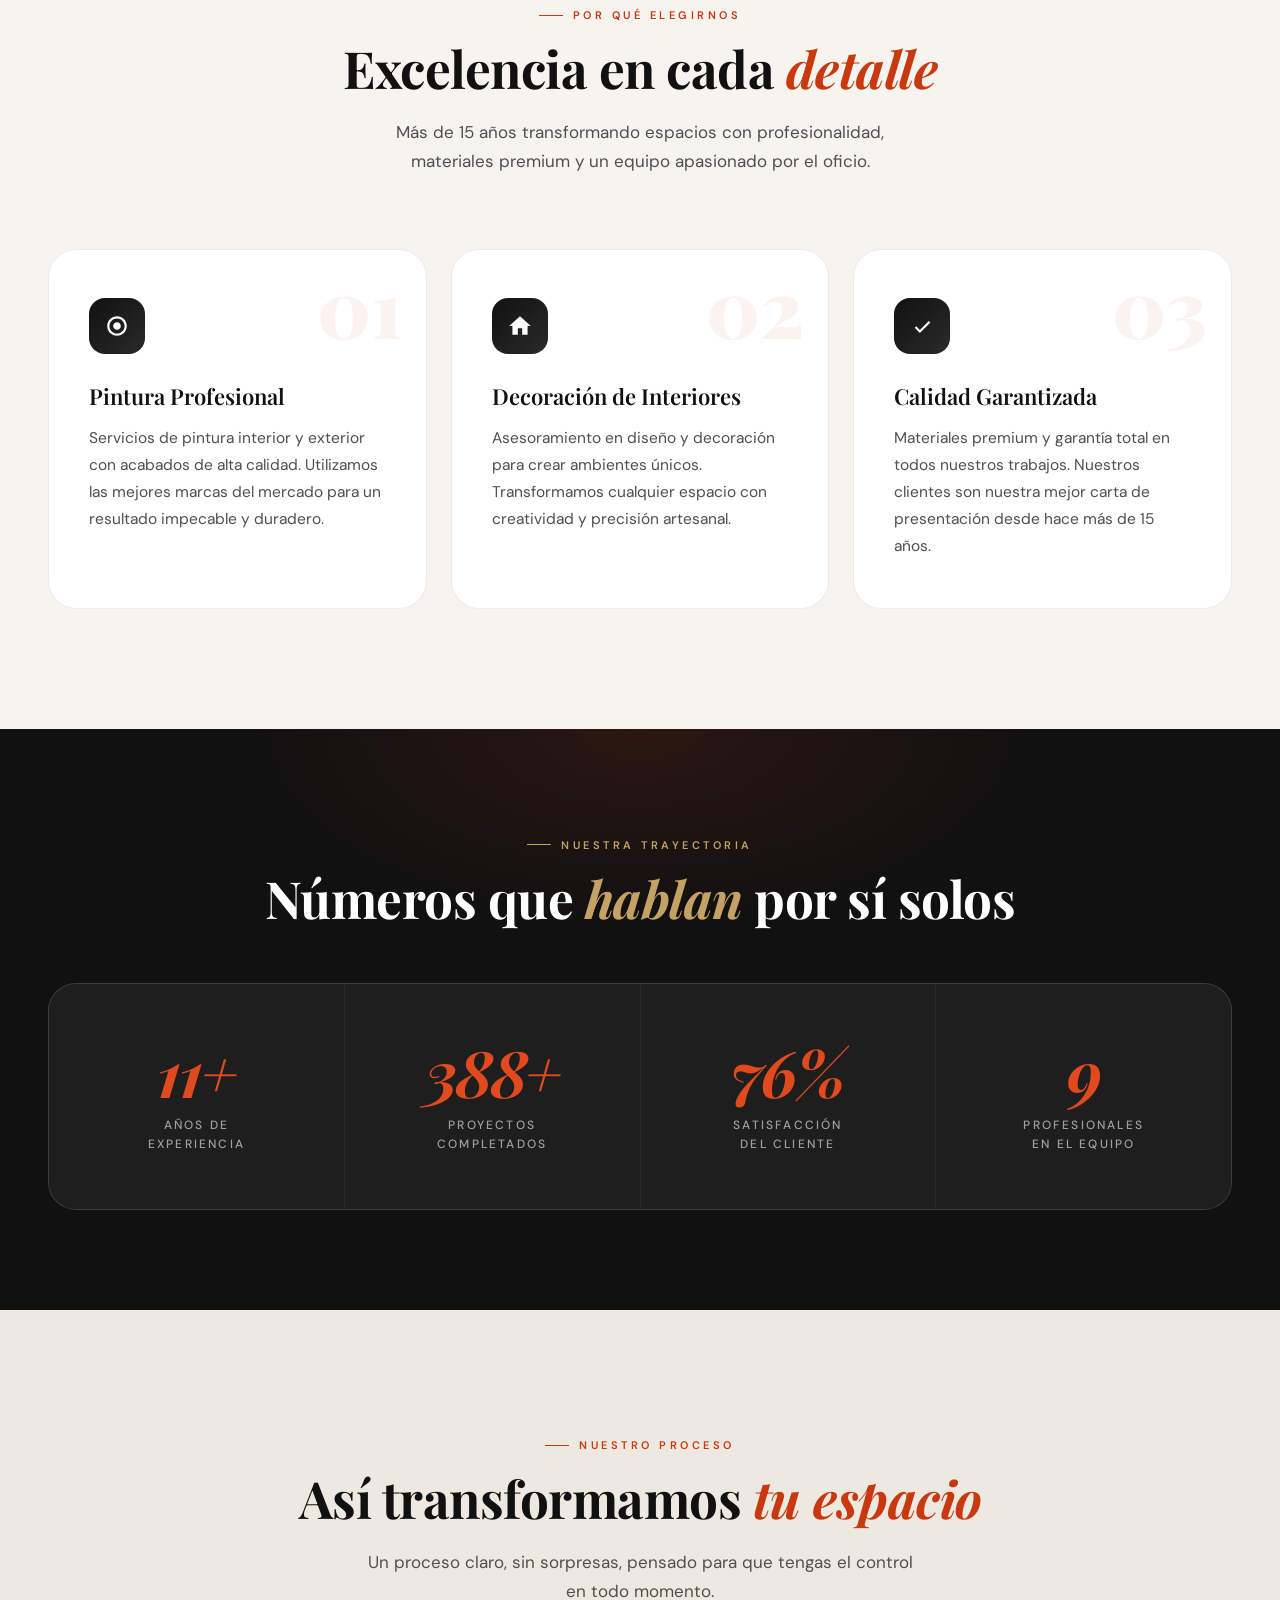
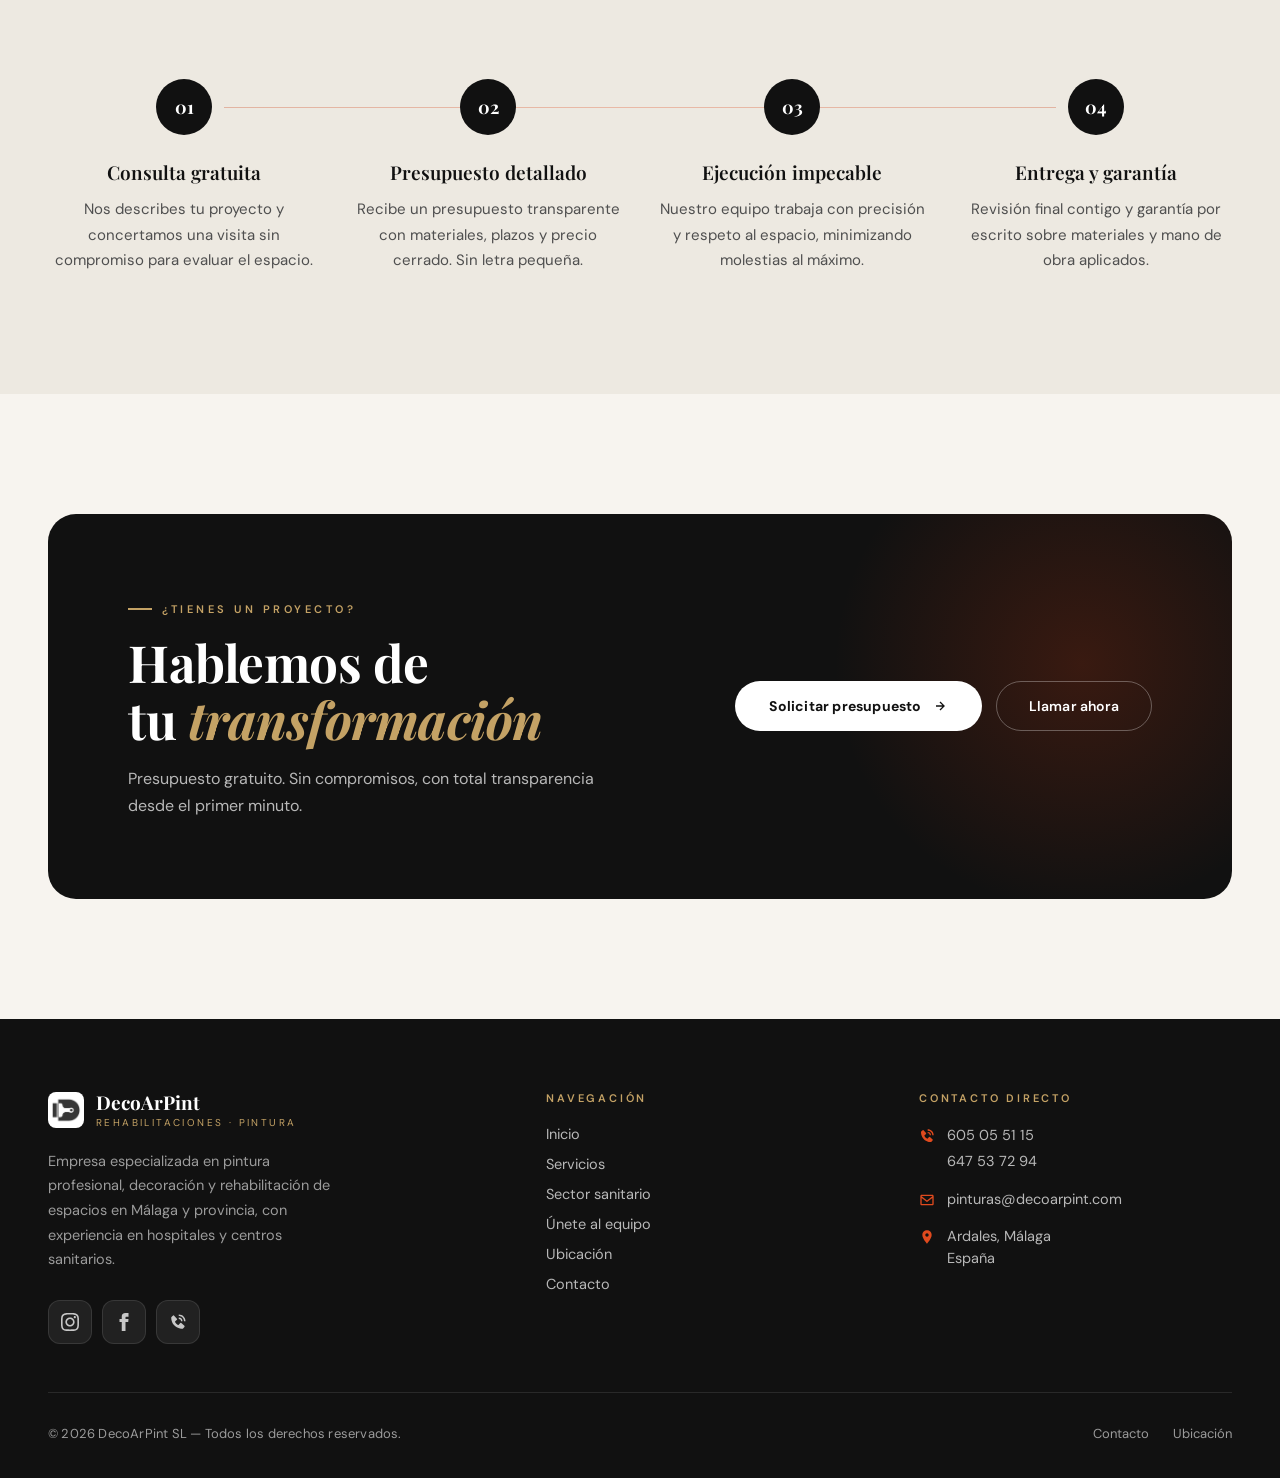
==== commit 436fd74b: "Añade fotos de los hospitales a la sección sanitaria - Fotos del Hospital Regional Universitario de " ====
--- a/HTML/index.html
+++ b/HTML/index.html
@@ -190,27 +190,21 @@
 
         <ul class="hospital-list" role="list" data-reveal="right" data-delay="1">
           <li class="hospital-item">
-            <span class="hospital-icon" aria-hidden="true">
-              <svg xmlns="http://www.w3.org/2000/svg" viewBox="0 0 24 24"><path fill-rule="evenodd" d="M5 2h14a2 2 0 0 1 2 2v17a1 1 0 0 1-1 1H4a1 1 0 0 1-1-1V4a2 2 0 0 1 2-2zm0 2v16h5v-4h4v4h5V4H5zm6 2h2v2h2v2h-2v2h-2v-2H9V8h2V6z"/></svg>
-            </span>
+            <img class="hospital-thumb" src="../imagenes/hospital-carlos-haya.webp" alt="" loading="lazy" decoding="async" />
             <div>
               <div class="hospital-name">Hospital Regional Universitario de Málaga</div>
               <div class="hospital-place">Carlos Haya · Málaga</div>
             </div>
           </li>
           <li class="hospital-item">
-            <span class="hospital-icon" aria-hidden="true">
-              <svg xmlns="http://www.w3.org/2000/svg" viewBox="0 0 24 24"><path fill-rule="evenodd" d="M5 2h14a2 2 0 0 1 2 2v17a1 1 0 0 1-1 1H4a1 1 0 0 1-1-1V4a2 2 0 0 1 2-2zm0 2v16h5v-4h4v4h5V4H5zm6 2h2v2h2v2h-2v2h-2v-2H9V8h2V6z"/></svg>
-            </span>
+            <img class="hospital-thumb" src="../imagenes/hospital-civil.webp" alt="" loading="lazy" decoding="async" />
             <div>
               <div class="hospital-name">Hospital Civil de Málaga</div>
               <div class="hospital-place">Málaga</div>
             </div>
           </li>
           <li class="hospital-item">
-            <span class="hospital-icon" aria-hidden="true">
-              <svg xmlns="http://www.w3.org/2000/svg" viewBox="0 0 24 24"><path fill-rule="evenodd" d="M5 2h14a2 2 0 0 1 2 2v17a1 1 0 0 1-1 1H4a1 1 0 0 1-1-1V4a2 2 0 0 1 2-2zm0 2v16h5v-4h4v4h5V4H5zm6 2h2v2h2v2h-2v2h-2v-2H9V8h2V6z"/></svg>
-            </span>
+            <img class="hospital-thumb" src="../imagenes/hospital-costa-del-sol.webp" alt="" loading="lazy" decoding="async" />
             <div>
               <div class="hospital-name">Hospital Costa del Sol</div>
               <div class="hospital-place">Marbella</div>
--- a/css/estilos.css
+++ b/css/estilos.css
@@ -1399,7 +1399,7 @@
 .page-hero--equipo    { --hero-img: url('../imagenes/premium.png'); }
 .page-hero--ubicacion { --hero-img: url('../imagenes/fachada.png'); }
 .page-hero--contacto  { --hero-img: url('../imagenes/interior.png'); }
-.page-hero--sanitario { --hero-img: url('../imagenes/interior.png'); }
+.page-hero--sanitario { --hero-img: url('../imagenes/hospital-carlos-haya.webp'); }
 
 .page-hero::before {
   content: '';
@@ -2135,7 +2135,15 @@
 
 .hospital-icon svg { width: 24px; height: 24px; fill: var(--white); }
 
-.hospital-item--more .hospital-icon { background: rgba(200,57,15,0.1); }
+.hospital-thumb {
+  width: 64px; height: 64px;
+  border-radius: 14px;
+  object-fit: cover;
+  flex-shrink: 0;
+  background: var(--ivory-dark);
+}
+
+.hospital-item--more .hospital-icon { background: rgba(200,57,15,0.1); width: 64px; height: 64px; }
 .hospital-item--more .hospital-icon svg { fill: var(--accent); }
 
 .hospital-name {
@@ -2245,7 +2253,7 @@
 /* Visual header — accepts a real <img> later (it fills the area) */
 .project-media {
   position: relative;
-  height: 150px;
+  height: 230px;
   padding: 24px 28px;
   display: flex;
   align-items: flex-end;
@@ -2262,8 +2270,20 @@
   inset: 0;
   width: 100%; height: 100%;
   object-fit: cover;
-  filter: brightness(0.55);
-}
+  transition: transform 0.7s var(--ease-out);
+}
+
+/* Darken only the bottom so the icon and location stay legible */
+.project-media--photo::after {
+  content: '';
+  position: absolute;
+  inset: 0;
+  background: linear-gradient(to top, rgba(17,17,17,0.82) 0%, rgba(17,17,17,0.25) 55%, rgba(17,17,17,0.05) 100%);
+}
+
+.project-media--photo .project-number { color: rgba(255,255,255,0.18); }
+
+.project-card:hover .project-media img { transform: scale(1.05); }
 
 .project-media-icon,
 .project-location { position: relative; z-index: 1; }
@@ -2583,7 +2603,10 @@
   .hero-badge { top: 88px; font-size: 12.5px; padding-right: 14px; }
   .health-band { padding-top: 72px; }
   .hospital-item { padding: 16px 18px; gap: 14px; }
-  .hospital-icon { width: 42px; height: 42px; }
+  .hospital-icon,
+  .hospital-thumb,
+  .hospital-item--more .hospital-icon { width: 52px; height: 52px; }
+  .project-media { height: 190px; }
   .hospital-name { font-size: 16.5px; }
   .projects-section { padding: 72px var(--gutter); }
   .projects-grid { grid-template-columns: 1fr; gap: 20px; }
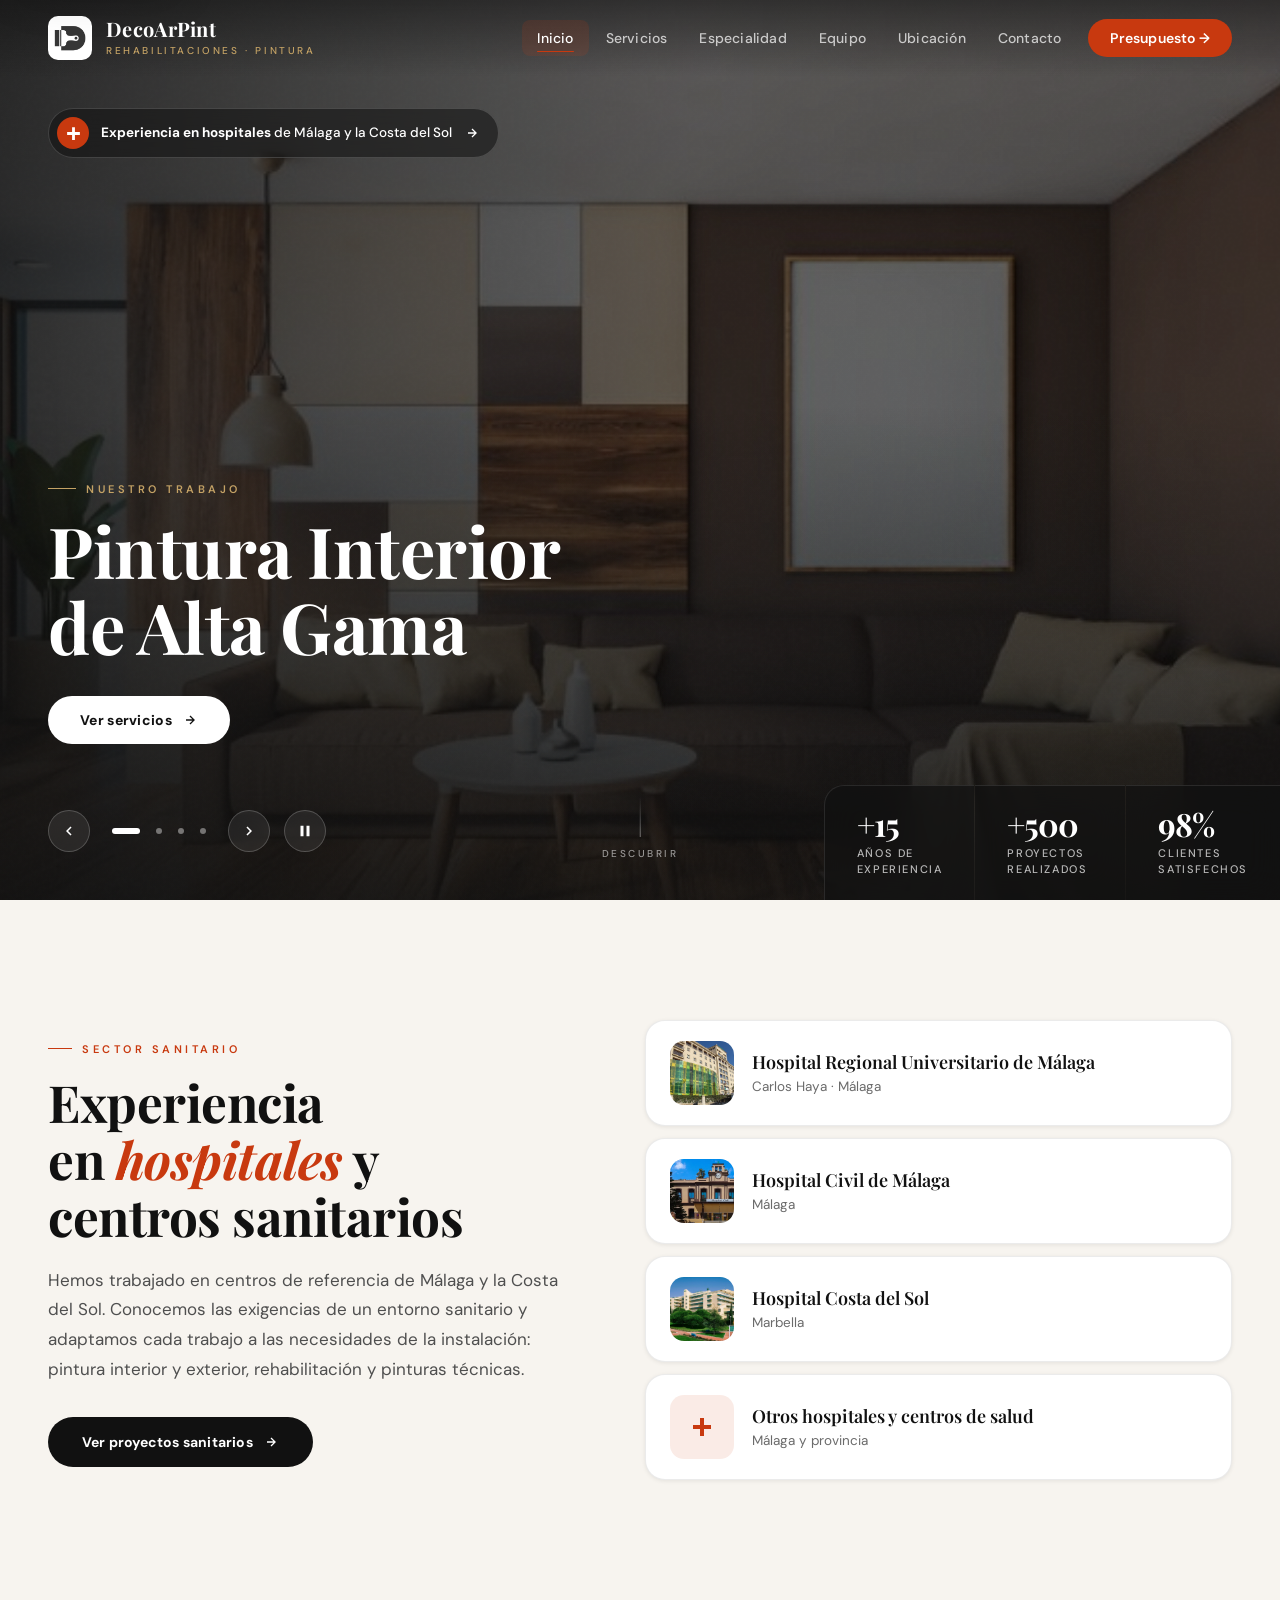
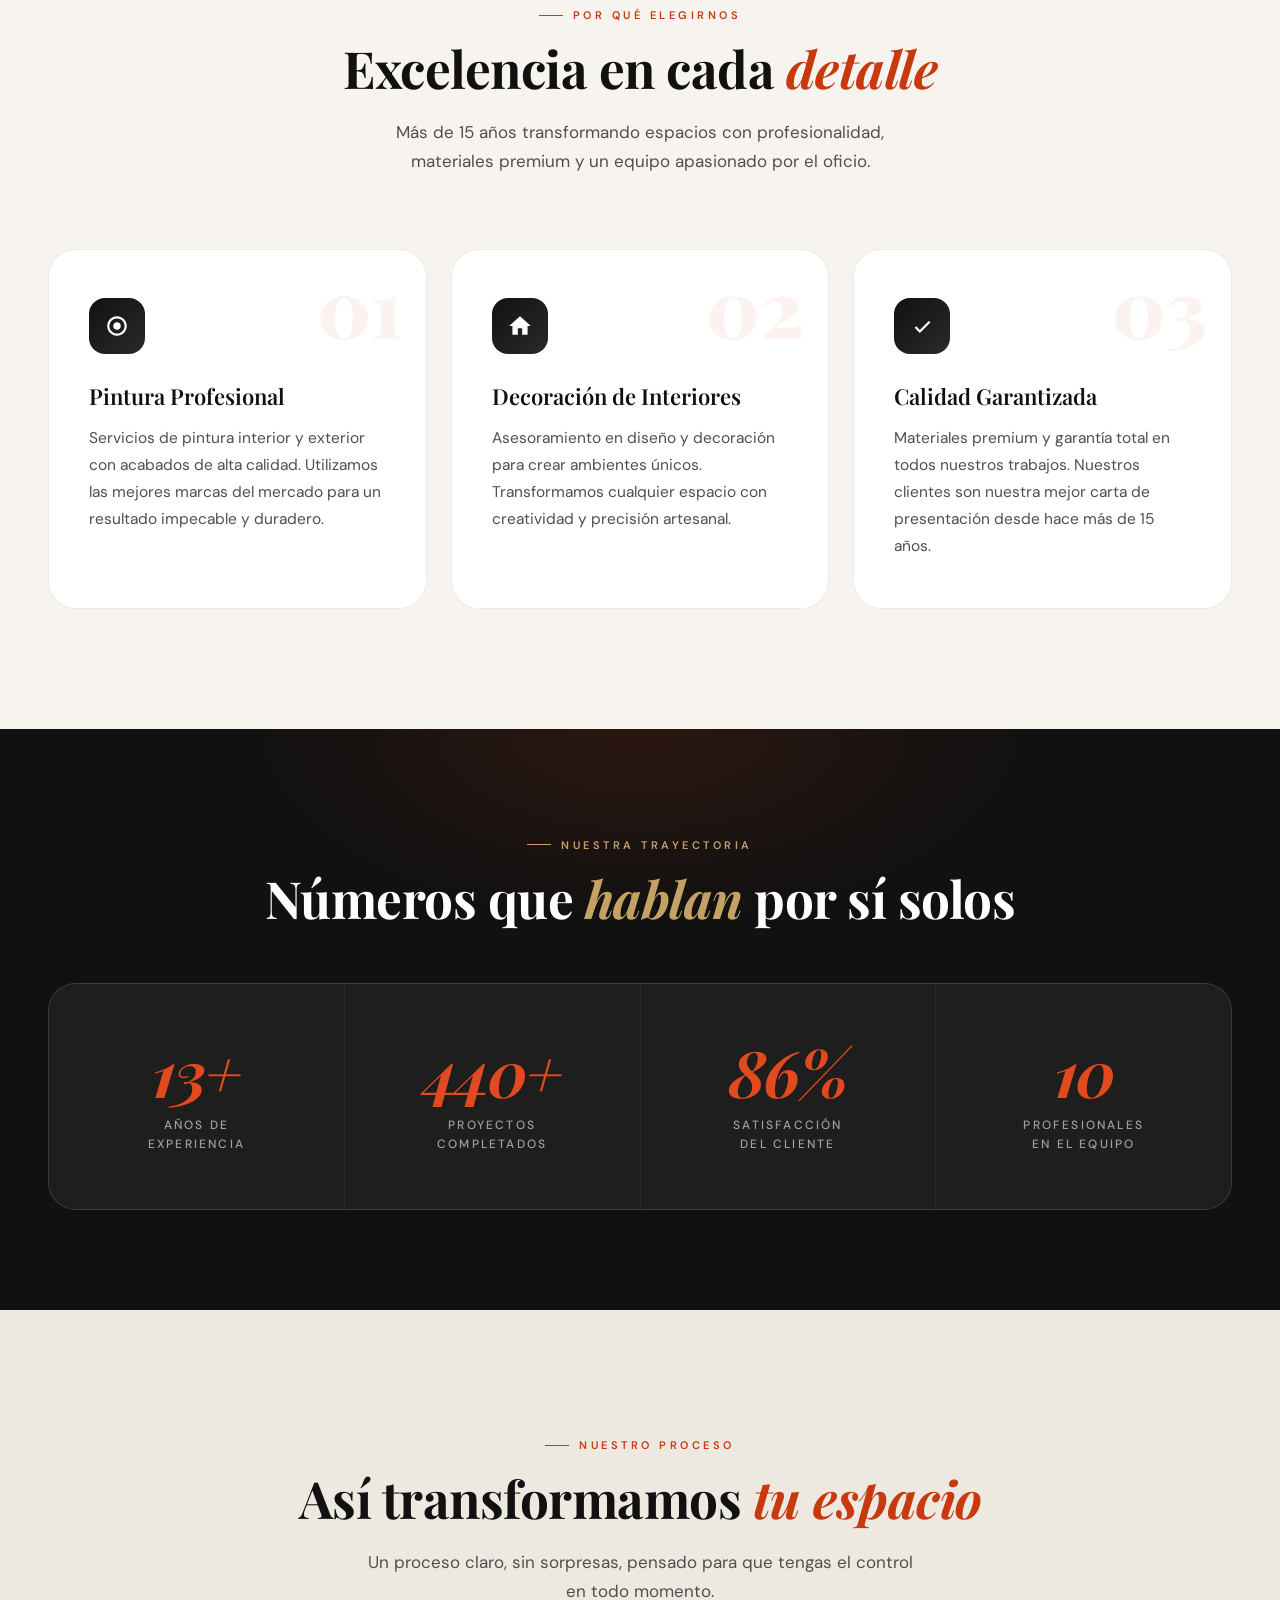
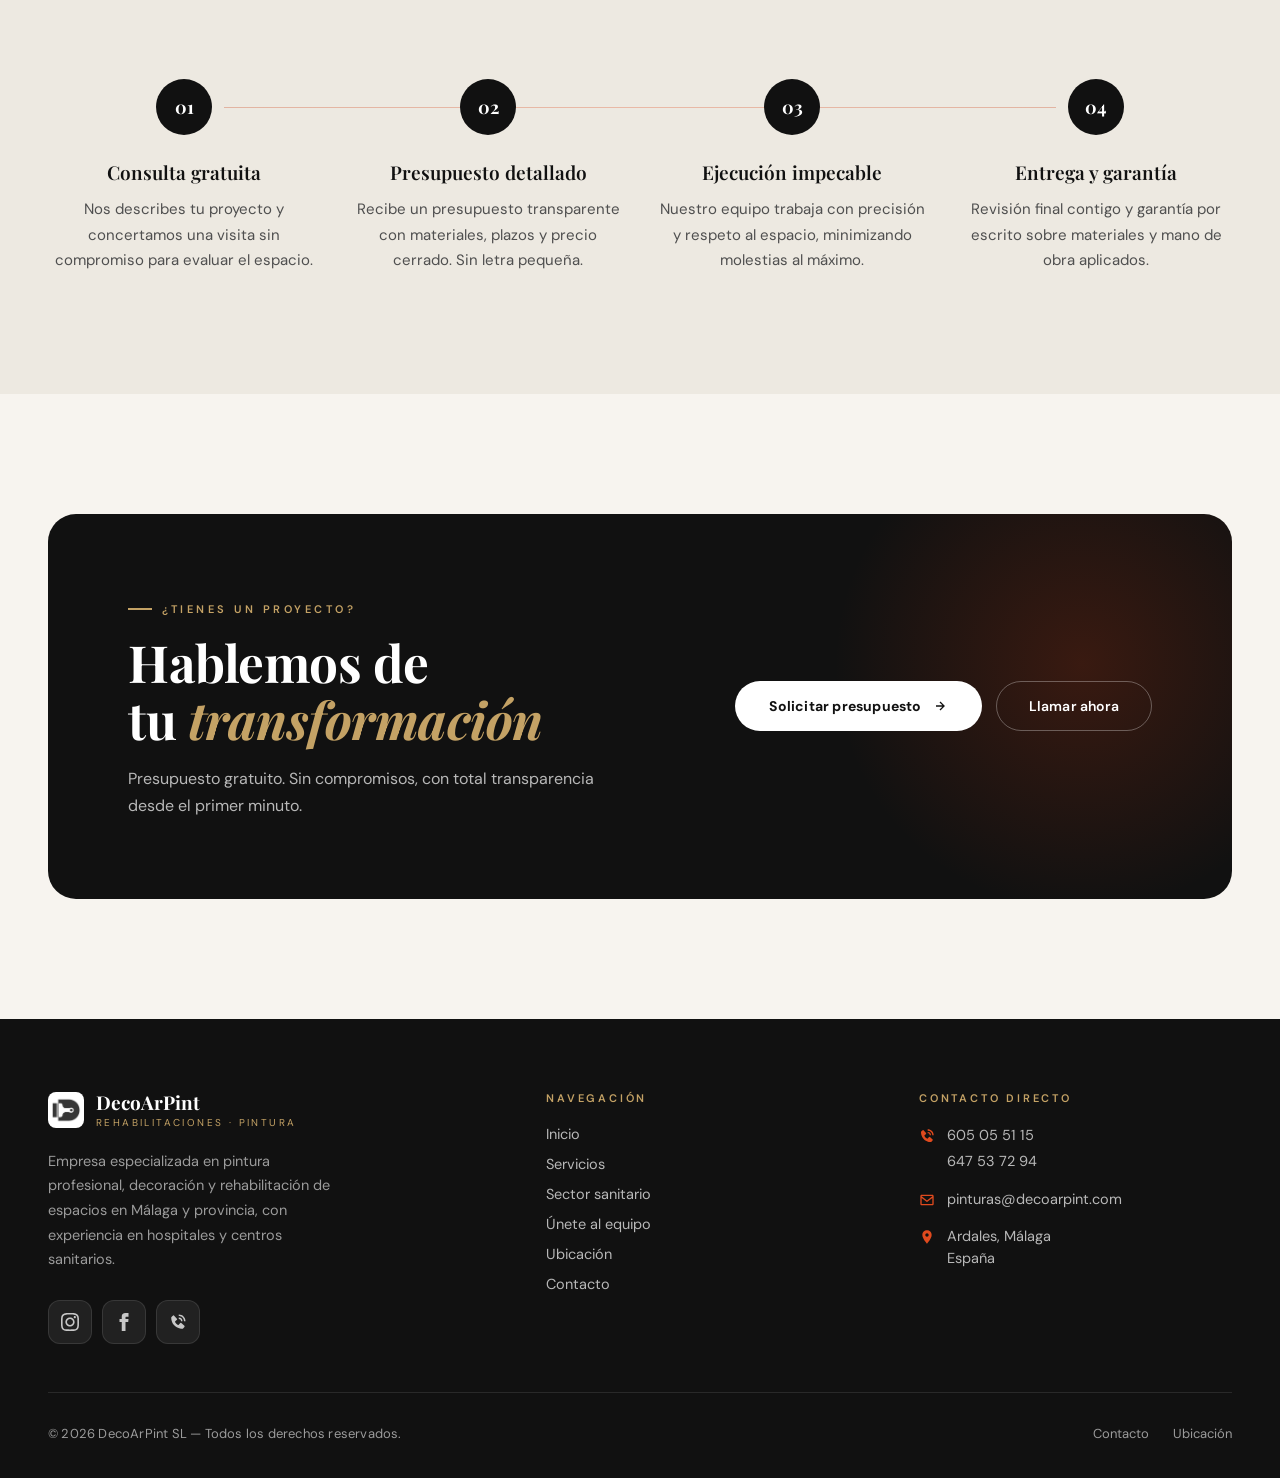
==== commit 2fb49bf9: "Renombra "Sanitario" a "Especialidad" en el menú - Etiqueta del menú superior y del menú móvil en la" ====
--- a/HTML/index.html
+++ b/HTML/index.html
@@ -21,7 +21,7 @@
   <nav class="mobile-nav" id="mobileNav" aria-label="Menú móvil">
     <a href="index.html" class="active" aria-current="page">Inicio</a>
     <a href="tienda.html">Servicios</a>
-    <a href="sanitario.html">Sanitario</a>
+    <a href="sanitario.html">Especialidad</a>
     <a href="recursoshumanos.html">Equipo</a>
     <a href="ubicacion.html">Ubicación</a>
     <a href="contacto.html">Contacto</a>
@@ -44,7 +44,7 @@
       <nav class="main-nav" aria-label="Navegación principal">
         <a href="index.html" class="active" aria-current="page">Inicio</a>
         <a href="tienda.html">Servicios</a>
-        <a href="sanitario.html">Sanitario</a>
+        <a href="sanitario.html">Especialidad</a>
         <a href="recursoshumanos.html">Equipo</a>
         <a href="ubicacion.html">Ubicación</a>
         <a href="contacto.html">Contacto</a>
--- a/css/estilos.css
+++ b/css/estilos.css
@@ -2512,7 +2512,7 @@
   .products-grid .product-card:last-child .product-info { flex: 1; }
 }
 
-@media (max-width: 1120px) {
+@media (max-width: 1160px) {
   .main-nav { display: none; }
   .menu-toggle { display: flex; }
 }
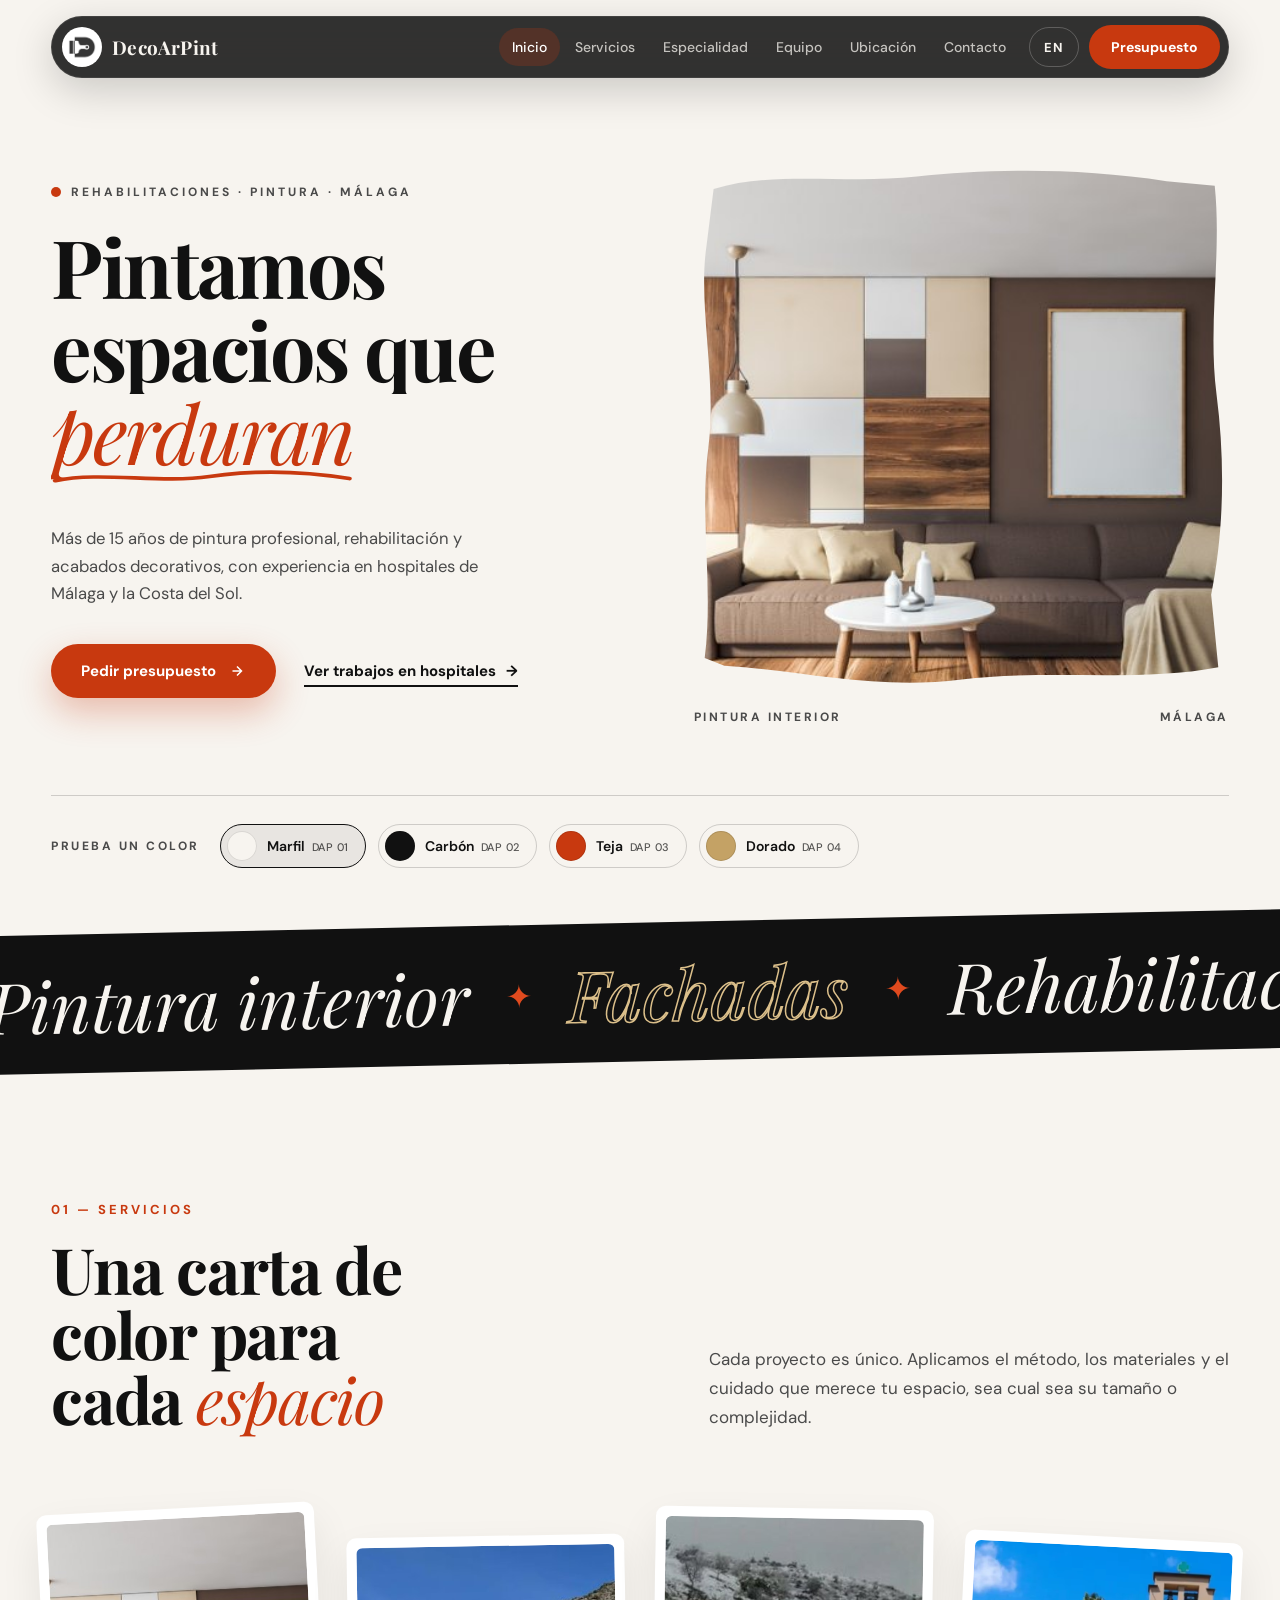
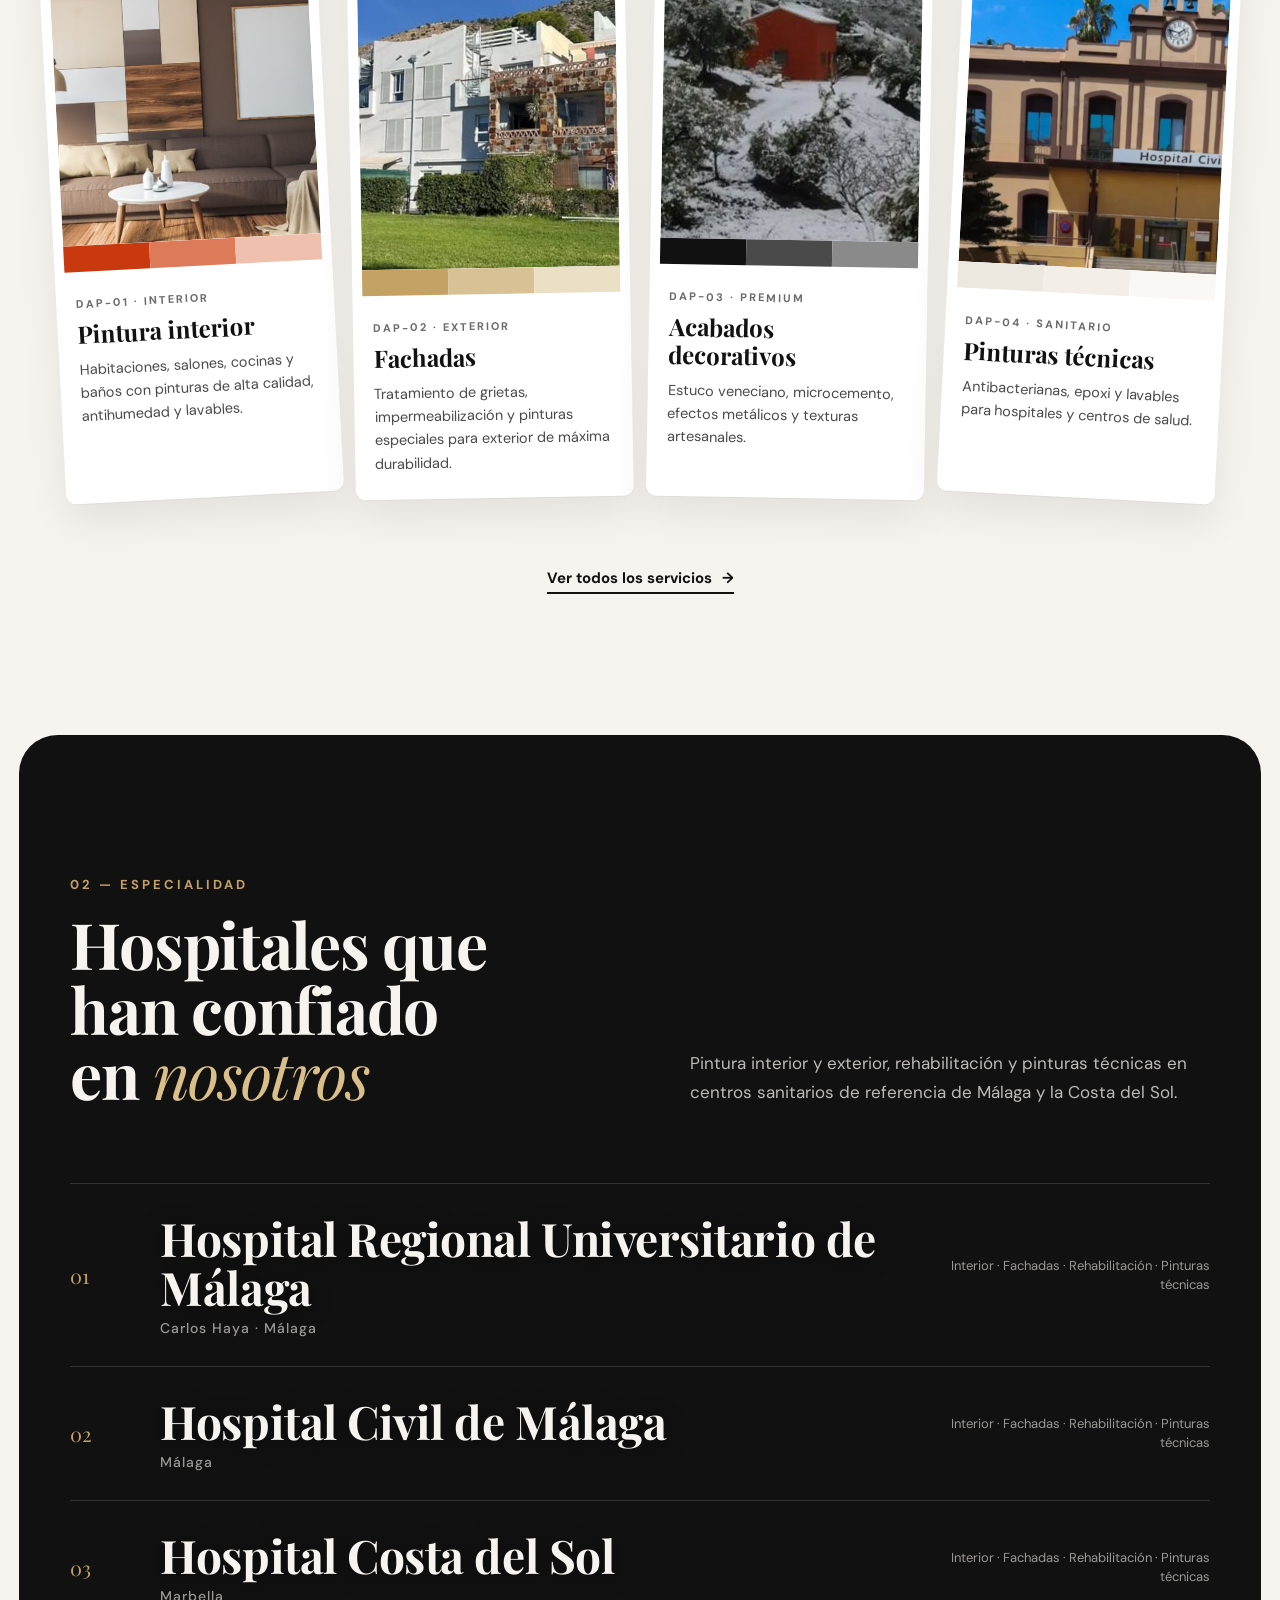
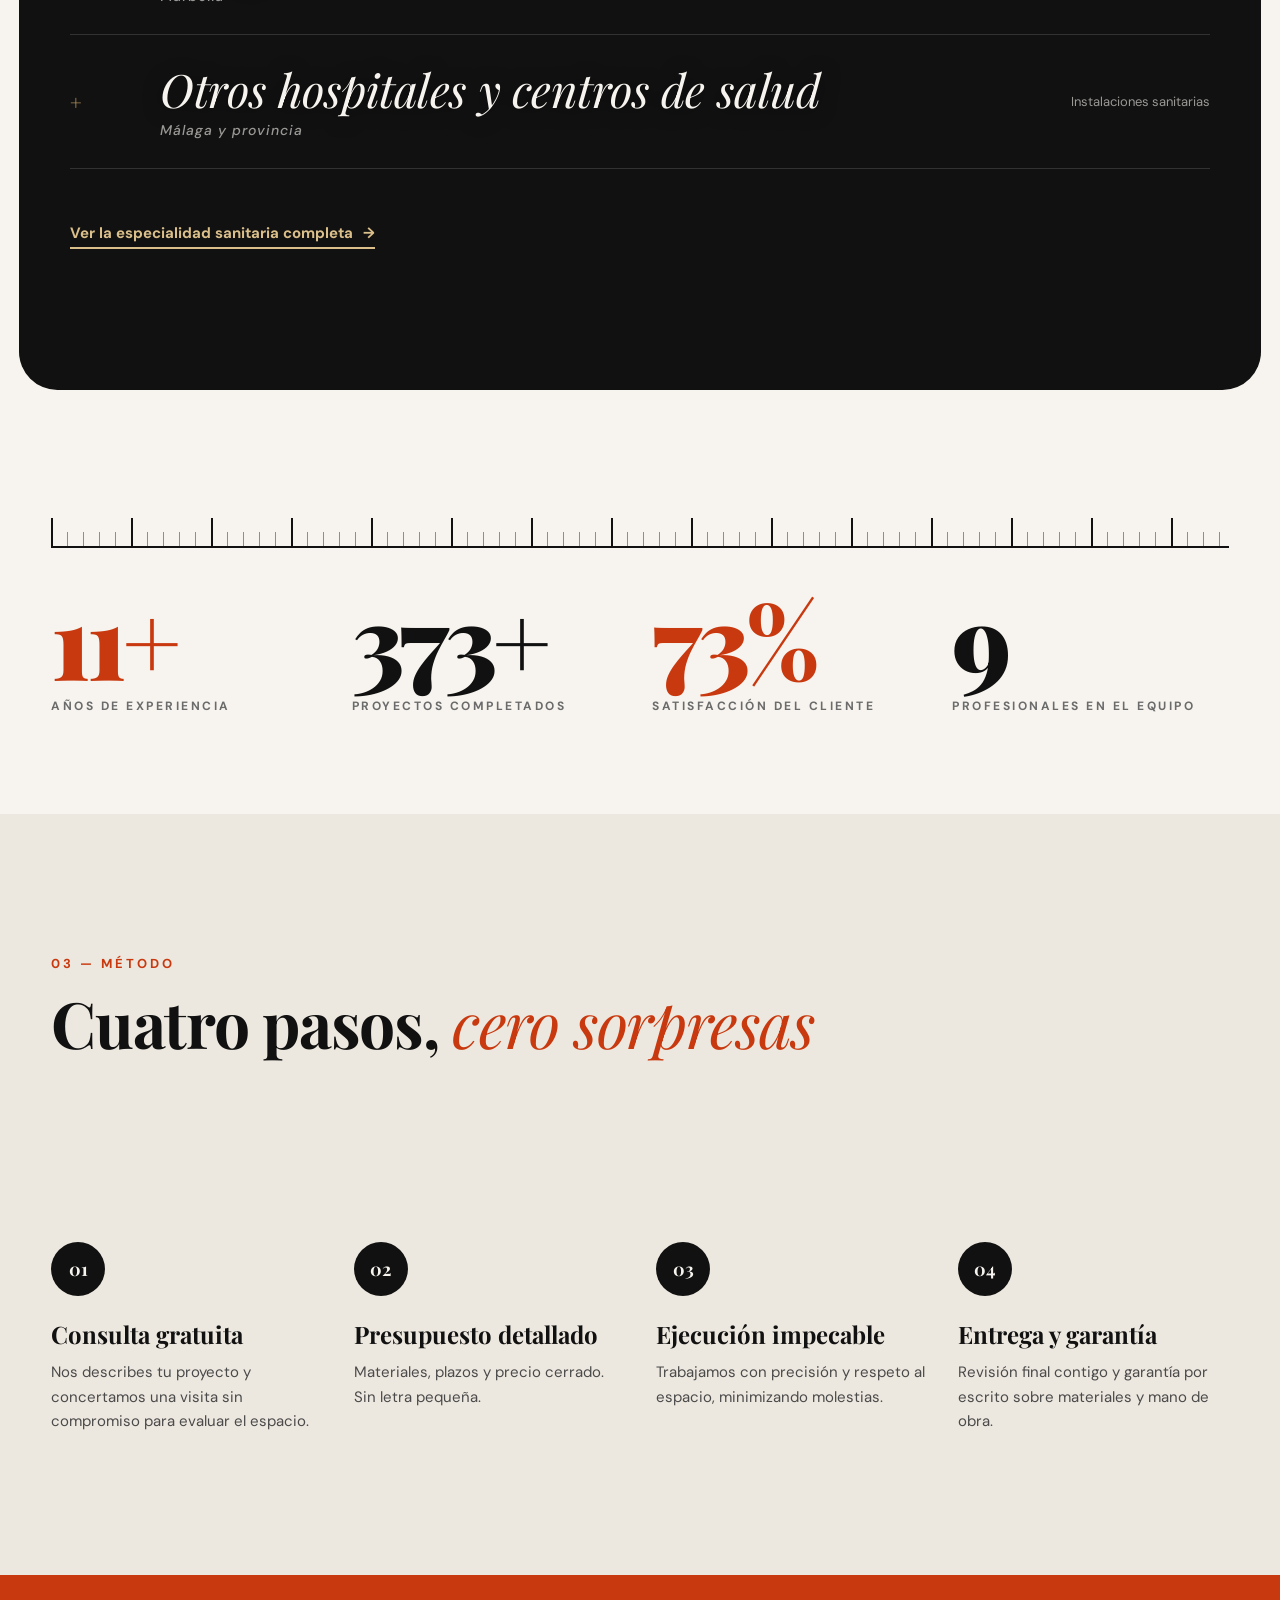
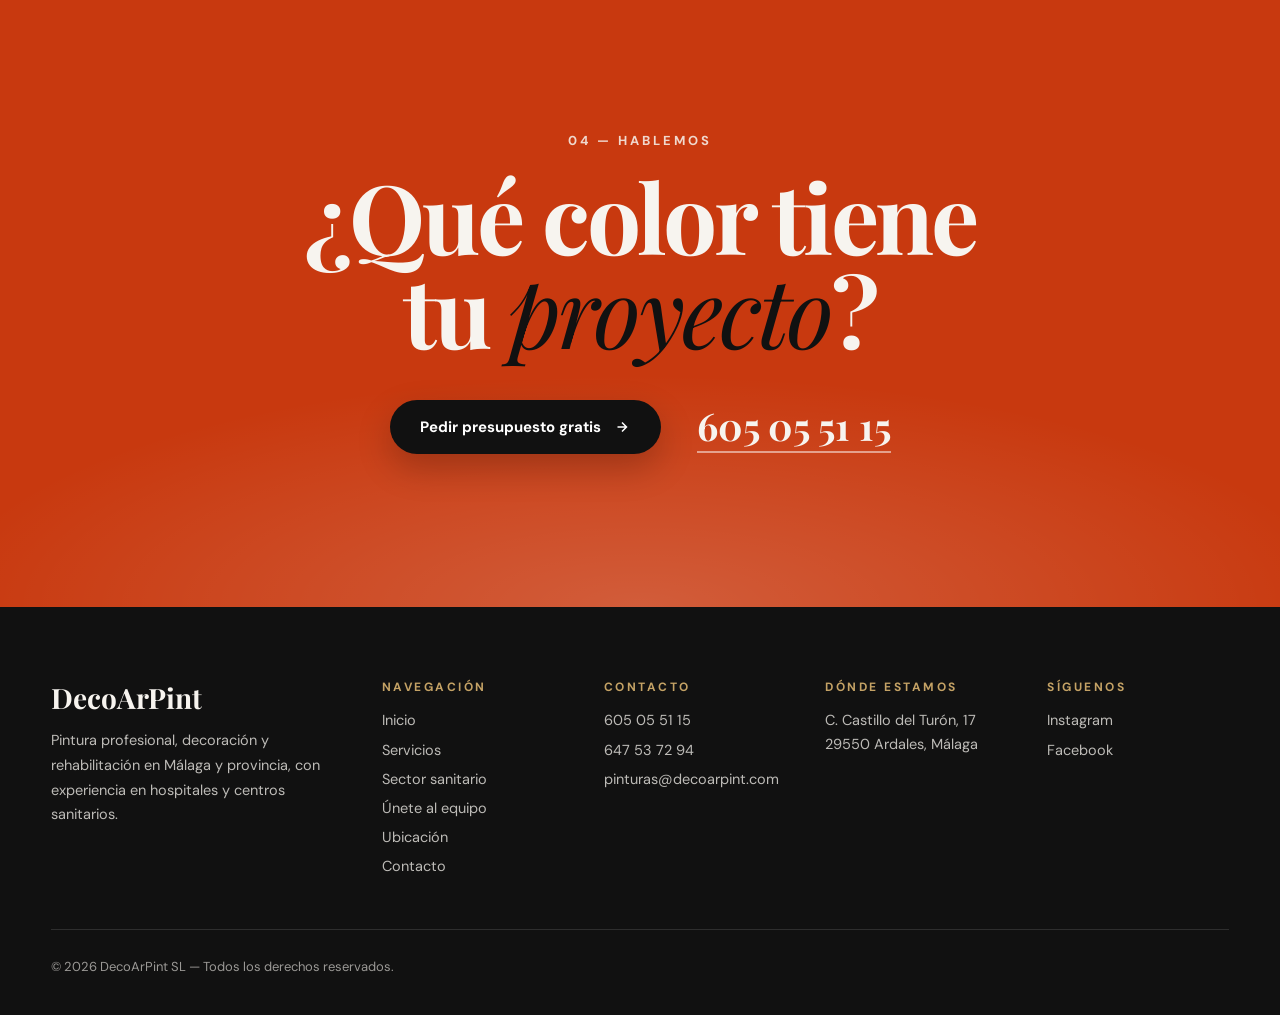
==== commit 1fe72395: "Versión en inglés y nuevo diseño «Carta de color» en toda la web - Versión en inglés de las 6 página" ====
--- a/HTML/index.html
+++ b/HTML/index.html
@@ -4,438 +4,281 @@
   <meta charset="UTF-8" />
   <meta name="viewport" content="width=device-width, initial-scale=1.0" />
   <meta name="description" content="DecoArPint — Empresa especializada en rehabilitaciones, pintura profesional y acabados decorativos en Málaga, con experiencia en hospitales y centros sanitarios." />
-  <meta name="theme-color" content="#111111" />
+  <meta name="theme-color" content="#f7f4ef" />
   <title>DecoArPint — Rehabilitaciones & Pintura Premium</title>
   <link rel="icon" type="image/png" href="../imagenes/logo.png" />
   <link rel="preconnect" href="https://fonts.googleapis.com" />
   <link rel="preconnect" href="https://fonts.gstatic.com" crossorigin />
-  <link rel="stylesheet" href="https://fonts.googleapis.com/css2?family=DM+Sans:wght@400;500;600;700&family=Playfair+Display:ital,wght@0,400;0,600;0,700;0,900;1,700&display=swap" />
+  <link rel="stylesheet" href="https://fonts.googleapis.com/css2?family=DM+Sans:wght@400;500;600;700&family=Playfair+Display:ital,wght@0,400;0,600;0,700;0,900;1,400;1,700&display=swap" />
   <link rel="stylesheet" href="../css/estilos.css" />
   <script>document.documentElement.classList.add('js');</script>
 </head>
 <body>
 
+  <!-- LAYOUT:HEADER -->
   <a href="#main" class="skip-link">Saltar al contenido</a>
 
-  <!-- ─── MOBILE NAV ─── -->
-  <nav class="mobile-nav" id="mobileNav" aria-label="Menú móvil">
-    <a href="index.html" class="active" aria-current="page">Inicio</a>
+  <header class="pp-header">
+    <div class="pp-bar">
+      <a href="index.html" class="pp-logo" aria-label="DecoArPint — Inicio">
+        <span class="pp-logo-mark"><img src="../imagenes/logo.png" alt="" width="509" height="472" /></span>
+        <span class="pp-logo-name">DecoArPint</span>
+      </a>
+      <nav class="pp-nav" aria-label="Navegación principal">
+        <a href="index.html" aria-current="page">Inicio</a>
+        <a href="tienda.html">Servicios</a>
+        <a href="sanitario.html">Especialidad</a>
+        <a href="recursoshumanos.html">Equipo</a>
+        <a href="ubicacion.html">Ubicación</a>
+        <a href="contacto.html">Contacto</a>
+      </nav>
+      <a href="en/index.html" class="pp-lang" lang="en" hreflang="en" aria-label="View this page in English">EN</a>
+      <a href="contacto.html" class="pp-cta">Presupuesto</a>
+      <button class="pp-burger" type="button" aria-label="Abrir menú" aria-expanded="false" aria-controls="ppMenu">
+        <span></span><span></span>
+      </button>
+    </div>
+  </header>
+
+  <nav class="pp-menu" id="ppMenu" aria-label="Menú móvil">
+    <a href="index.html" aria-current="page">Inicio</a>
     <a href="tienda.html">Servicios</a>
     <a href="sanitario.html">Especialidad</a>
     <a href="recursoshumanos.html">Equipo</a>
     <a href="ubicacion.html">Ubicación</a>
     <a href="contacto.html">Contacto</a>
-    <a href="contacto.html" class="nav-cta">Presupuesto gratis →</a>
+    <a href="contacto.html" class="pp-menu-cta">Pedir presupuesto →</a>
   </nav>
-
-  <!-- ─── HEADER ─── -->
-  <header>
-    <div class="header-inner">
-      <a href="index.html" class="logo-brand" aria-label="DecoArPint — Inicio">
-        <div class="logo-wrap">
-          <img src="../imagenes/logo.png" alt="" width="509" height="472" />
+  <!-- /LAYOUT:HEADER -->
+
+  <main id="main" tabindex="-1">
+
+    <!-- ════════════ HERO: prueba un color ════════════ -->
+    <section class="pp-hero" aria-labelledby="hero-title">
+      <div class="pp-hero-text">
+        <p class="pp-kicker"><span class="pp-kicker-dot" aria-hidden="true"></span>Rehabilitaciones · Pintura · Málaga</p>
+        <h1 class="pp-title" id="hero-title">
+          <span class="pp-line"><span>Pintamos</span></span>
+          <span class="pp-line"><span>espacios que</span></span>
+          <span class="pp-line"><span><em>perduran</em><svg class="pp-underline" viewBox="0 0 420 40" preserveAspectRatio="none" aria-hidden="true"><path d="M6 28 C 70 10, 150 34, 220 20 S 360 12, 414 24"/></svg></span></span>
+        </h1>
+        <p class="pp-lead">Más de 15 años de pintura profesional, rehabilitación y acabados decorativos, con experiencia en hospitales de Málaga y la Costa del Sol.</p>
+        <div class="pp-actions">
+          <a href="contacto.html" class="pp-btn">
+            Pedir presupuesto
+            <svg viewBox="0 0 24 24" aria-hidden="true"><path d="m11.293 17.293 1.414 1.414L19.414 12l-6.707-6.707-1.414 1.414L15.586 11H6v2h9.586z"/></svg>
+          </a>
+          <a href="#especialidad" class="pp-textlink">Ver trabajos en hospitales</a>
         </div>
-        <div class="brand-text">
-          <span class="brand-name">DecoArPint</span>
-          <span class="brand-tagline">Rehabilitaciones · Pintura</span>
+      </div>
+
+      <figure class="pp-hero-media">
+        <div class="pp-brush">
+          <img src="../imagenes/interior.png" alt="Salón con pintura interior de alta gama" width="753" height="441" fetchpriority="high" />
         </div>
-      </a>
-
-      <nav class="main-nav" aria-label="Navegación principal">
-        <a href="index.html" class="active" aria-current="page">Inicio</a>
-        <a href="tienda.html">Servicios</a>
-        <a href="sanitario.html">Especialidad</a>
-        <a href="recursoshumanos.html">Equipo</a>
-        <a href="ubicacion.html">Ubicación</a>
-        <a href="contacto.html">Contacto</a>
-        <a href="contacto.html" class="nav-cta">Presupuesto →</a>
+        <figcaption><span>Pintura interior</span><span>Málaga</span></figcaption>
+      </figure>
+
+      <div class="pp-swatches" role="group" aria-labelledby="swatch-label">
+        <span class="pp-swatches-label" id="swatch-label">Prueba un color</span>
+        <button type="button" class="pp-swatch pp-swatch--marfil" data-theme="marfil" aria-pressed="true">
+          <span class="pp-swatch-dot" aria-hidden="true"></span><span>Marfil <small>DAP 01</small></span>
+        </button>
+        <button type="button" class="pp-swatch pp-swatch--carbon" data-theme="carbon" aria-pressed="false">
+          <span class="pp-swatch-dot" aria-hidden="true"></span><span>Carbón <small>DAP 02</small></span>
+        </button>
+        <button type="button" class="pp-swatch pp-swatch--teja" data-theme="teja" aria-pressed="false">
+          <span class="pp-swatch-dot" aria-hidden="true"></span><span>Teja <small>DAP 03</small></span>
+        </button>
+        <button type="button" class="pp-swatch pp-swatch--dorado" data-theme="dorado" aria-pressed="false">
+          <span class="pp-swatch-dot" aria-hidden="true"></span><span>Dorado <small>DAP 04</small></span>
+        </button>
+      </div>
+    </section>
+
+    <!-- ════════════ CINTA ════════════ -->
+    <div class="pp-marquee" aria-hidden="true">
+      <div class="pp-marquee-track">
+        <span>Pintura interior</span><i>✦</i><span class="is-outline">Fachadas</span><i>✦</i><span>Rehabilitación</span><i>✦</i><span class="is-outline">Pinturas técnicas</span><i>✦</i><span>Acabados decorativos</span><i>✦</i>
+        <span>Pintura interior</span><i>✦</i><span class="is-outline">Fachadas</span><i>✦</i><span>Rehabilitación</span><i>✦</i><span class="is-outline">Pinturas técnicas</span><i>✦</i><span>Acabados decorativos</span><i>✦</i>
+      </div>
+    </div>
+
+    <!-- ════════════ SERVICIOS: carta de color ════════════ -->
+    <section class="pp-section pp-services" id="servicios" aria-labelledby="services-title">
+      <div class="pp-head" data-reveal>
+        <p class="pp-index">01 — Servicios</p>
+        <h2 class="pp-h2" id="services-title">Una carta de color para cada <em>espacio</em></h2>
+        <p class="pp-head-desc">Cada proyecto es único. Aplicamos el método, los materiales y el cuidado que merece tu espacio, sea cual sea su tamaño o complejidad.</p>
+      </div>
+
+      <div class="pp-deck">
+        <article class="pp-chip" data-reveal>
+          <div class="pp-chip-media"><img src="../imagenes/interior.png" alt="Salón con pintura interior" loading="lazy" /></div>
+          <div class="pp-chip-tints pp-chip-tints--teja" aria-hidden="true"><span></span><span></span><span></span></div>
+          <div class="pp-chip-body">
+            <span class="pp-chip-code">DAP-01 · Interior</span>
+            <h3>Pintura interior</h3>
+            <p>Habitaciones, salones, cocinas y baños con pinturas de alta calidad, antihumedad y lavables.</p>
+          </div>
+        </article>
+
+        <article class="pp-chip" data-reveal>
+          <div class="pp-chip-media"><img src="../imagenes/fachada.png" alt="Fachada rehabilitada" loading="lazy" /></div>
+          <div class="pp-chip-tints pp-chip-tints--dorado" aria-hidden="true"><span></span><span></span><span></span></div>
+          <div class="pp-chip-body">
+            <span class="pp-chip-code">DAP-02 · Exterior</span>
+            <h3>Fachadas</h3>
+            <p>Tratamiento de grietas, impermeabilización y pinturas especiales para exterior de máxima durabilidad.</p>
+          </div>
+        </article>
+
+        <article class="pp-chip" data-reveal>
+          <div class="pp-chip-media"><img src="../imagenes/premium.png" alt="Acabado decorativo premium" loading="lazy" /></div>
+          <div class="pp-chip-tints pp-chip-tints--carbon" aria-hidden="true"><span></span><span></span><span></span></div>
+          <div class="pp-chip-body">
+            <span class="pp-chip-code">DAP-03 · Premium</span>
+            <h3>Acabados decorativos</h3>
+            <p>Estuco veneciano, microcemento, efectos metálicos y texturas artesanales.</p>
+          </div>
+        </article>
+
+        <article class="pp-chip" data-reveal>
+          <div class="pp-chip-media"><img src="../imagenes/hospital-civil.webp" alt="Fachada del Hospital Civil de Málaga" loading="lazy" /></div>
+          <div class="pp-chip-tints pp-chip-tints--marfil" aria-hidden="true"><span></span><span></span><span></span></div>
+          <div class="pp-chip-body">
+            <span class="pp-chip-code">DAP-04 · Sanitario</span>
+            <h3>Pinturas técnicas</h3>
+            <p>Antibacterianas, epoxi y lavables para hospitales y centros de salud.</p>
+          </div>
+        </article>
+      </div>
+
+      <p class="pp-more"><a href="tienda.html" class="pp-textlink">Ver todos los servicios</a></p>
+    </section>
+
+    <!-- ════════════ ESPECIALIDAD: lista editorial ════════════ -->
+    <section class="pp-section pp-health" id="especialidad" aria-labelledby="health-title">
+      <div class="pp-head" data-reveal>
+        <p class="pp-index">02 — Especialidad</p>
+        <h2 class="pp-h2" id="health-title">Hospitales que han confiado en <em>nosotros</em></h2>
+        <p class="pp-head-desc">Pintura interior y exterior, rehabilitación y pinturas técnicas en centros sanitarios de referencia de Málaga y la Costa del Sol.</p>
+      </div>
+
+      <ol class="pp-cases" role="list">
+        <li class="pp-case" data-img="../imagenes/hospital-carlos-haya.webp" data-reveal>
+          <span class="pp-case-num">01</span>
+          <img class="pp-case-thumb" src="../imagenes/hospital-carlos-haya.webp" alt="" loading="lazy" />
+          <p class="pp-case-name">Hospital Regional Universitario de Málaga <small>Carlos Haya · Málaga</small></p>
+          <span class="pp-case-tags">Interior · Fachadas · Rehabilitación · Pinturas técnicas</span>
+        </li>
+        <li class="pp-case" data-img="../imagenes/hospital-civil.webp" data-reveal>
+          <span class="pp-case-num">02</span>
+          <img class="pp-case-thumb" src="../imagenes/hospital-civil.webp" alt="" loading="lazy" />
+          <p class="pp-case-name">Hospital Civil de Málaga <small>Málaga</small></p>
+          <span class="pp-case-tags">Interior · Fachadas · Rehabilitación · Pinturas técnicas</span>
+        </li>
+        <li class="pp-case" data-img="../imagenes/hospital-costa-del-sol.webp" data-reveal>
+          <span class="pp-case-num">03</span>
+          <img class="pp-case-thumb" src="../imagenes/hospital-costa-del-sol.webp" alt="" loading="lazy" />
+          <p class="pp-case-name">Hospital Costa del Sol <small>Marbella</small></p>
+          <span class="pp-case-tags">Interior · Fachadas · Rehabilitación · Pinturas técnicas</span>
+        </li>
+        <li class="pp-case pp-case--more" data-reveal>
+          <span class="pp-case-num">+</span>
+          <span class="pp-case-thumb pp-case-thumb--icon" aria-hidden="true">+</span>
+          <p class="pp-case-name">Otros hospitales y centros de salud <small>Málaga y provincia</small></p>
+          <span class="pp-case-tags">Instalaciones sanitarias</span>
+        </li>
+      </ol>
+
+      <div class="pp-preview" aria-hidden="true"><img src="../imagenes/hospital-carlos-haya.webp" alt="" /></div>
+
+      <a href="sanitario.html" class="pp-textlink pp-textlink--light">Ver la especialidad sanitaria completa</a>
+    </section>
+
+    <!-- ════════════ CIFRAS: regla de medir ════════════ -->
+    <section class="pp-section pp-stats" aria-labelledby="stats-title">
+      <h2 class="sr-only" id="stats-title">Nuestra trayectoria en cifras</h2>
+      <div class="pp-ruler" aria-hidden="true"></div>
+      <dl class="pp-stats-grid">
+        <div data-reveal><dt>Años de experiencia</dt><dd><span data-count="15">15</span>+</dd></div>
+        <div data-reveal><dt>Proyectos completados</dt><dd><span data-count="500">500</span>+</dd></div>
+        <div data-reveal><dt>Satisfacción del cliente</dt><dd><span data-count="98">98</span>%</dd></div>
+        <div data-reveal><dt>Profesionales en el equipo</dt><dd><span data-count="12">12</span></dd></div>
+      </dl>
+    </section>
+
+    <!-- ════════════ MÉTODO: pincelada ════════════ -->
+    <section class="pp-section pp-process" id="metodo" aria-labelledby="process-title">
+      <div class="pp-head" data-reveal>
+        <p class="pp-index">03 — Método</p>
+        <h2 class="pp-h2" id="process-title">Cuatro pasos, <em>cero sorpresas</em></h2>
+      </div>
+
+      <div class="pp-process-wrap">
+        <svg class="pp-stroke" viewBox="0 0 1200 120" preserveAspectRatio="none" aria-hidden="true">
+          <path d="M10 70 C 160 20, 300 110, 450 62 S 740 14, 900 64 S 1110 108, 1190 56" />
+        </svg>
+        <ol class="pp-steps" role="list">
+          <li data-reveal><span class="pp-step-num">01</span><h3>Consulta gratuita</h3><p>Nos describes tu proyecto y concertamos una visita sin compromiso para evaluar el espacio.</p></li>
+          <li data-reveal><span class="pp-step-num">02</span><h3>Presupuesto detallado</h3><p>Materiales, plazos y precio cerrado. Sin letra pequeña.</p></li>
+          <li data-reveal><span class="pp-step-num">03</span><h3>Ejecución impecable</h3><p>Trabajamos con precisión y respeto al espacio, minimizando molestias.</p></li>
+          <li data-reveal><span class="pp-step-num">04</span><h3>Entrega y garantía</h3><p>Revisión final contigo y garantía por escrito sobre materiales y mano de obra.</p></li>
+        </ol>
+      </div>
+    </section>
+
+    <!-- ════════════ CTA ════════════ -->
+    <section class="pp-final" aria-labelledby="final-title">
+      <p class="pp-index pp-index--light">04 — Hablemos</p>
+      <h2 class="pp-final-title" id="final-title">¿Qué color tiene tu <em>proyecto</em>?</h2>
+      <div class="pp-final-actions">
+        <a href="contacto.html" class="pp-btn pp-btn--dark">
+          Pedir presupuesto gratis
+          <svg viewBox="0 0 24 24" aria-hidden="true"><path d="m11.293 17.293 1.414 1.414L19.414 12l-6.707-6.707-1.414 1.414L15.586 11H6v2h9.586z"/></svg>
+        </a>
+        <a href="tel:+34605055115" class="pp-tel">605 05 51 15</a>
+      </div>
+    </section>
+
+  </main>
+
+  <!-- LAYOUT:FOOTER -->
+  <footer class="pp-footer">
+    <div class="pp-footer-grid">
+      <div>
+        <p class="pp-footer-brand">DecoArPint</p>
+        <p class="pp-footer-text">Pintura profesional, decoración y rehabilitación en Málaga y provincia, con experiencia en hospitales y centros sanitarios.</p>
+      </div>
+      <nav aria-label="Navegación del pie de página">
+        <p class="pp-footer-title">Navegación</p>
+          <a href="index.html">Inicio</a>
+          <a href="tienda.html">Servicios</a>
+          <a href="sanitario.html">Sector sanitario</a>
+          <a href="recursoshumanos.html">Únete al equipo</a>
+          <a href="ubicacion.html">Ubicación</a>
+          <a href="contacto.html">Contacto</a>
       </nav>
-
-      <button class="menu-toggle" type="button" aria-label="Abrir menú" aria-expanded="false" aria-controls="mobileNav">
-        <span></span><span></span><span></span>
-      </button>
+      <div>
+        <p class="pp-footer-title">Contacto</p>
+        <a href="tel:+34605055115">605 05 51 15</a>
+        <a href="tel:+34647537294">647 53 72 94</a>
+        <a href="mailto:pinturas@decoarpint.com">pinturas@decoarpint.com</a>
+      </div>
+      <div>
+        <p class="pp-footer-title">Dónde estamos</p>
+        <a href="ubicacion.html">C. Castillo del Turón, 17<br>29550 Ardales, Málaga</a>
+      </div>
+      <div>
+        <p class="pp-footer-title">Síguenos</p>
+        <a href="https://www.instagram.com/decoarpint_sl/" target="_blank" rel="noopener noreferrer">Instagram <span class="sr-only">(se abre en una pestaña nueva)</span></a>
+        <a href="https://www.facebook.com/decoarpint?locale=es_ES" target="_blank" rel="noopener noreferrer">Facebook <span class="sr-only">(se abre en una pestaña nueva)</span></a>
+      </div>
     </div>
-  </header>
-
-  <main id="main" tabindex="-1">
-
-    <h1 class="sr-only">DecoArPint — Rehabilitaciones, pintura profesional y acabados decorativos en Málaga</h1>
-
-    <!-- ════════════════════════════════════════
-         HERO CAROUSEL
-    ════════════════════════════════════════ -->
-    <section class="hero-section" aria-roledescription="carrusel" aria-label="Trabajos destacados">
-      <div class="carousel-track">
-
-        <div class="carousel-slide active" role="group" aria-roledescription="diapositiva" aria-label="1 de 4">
-          <img src="../imagenes/interior.png" alt="Pintura Interior Premium" width="753" height="441" fetchpriority="high" decoding="async" />
-          <div class="slide-overlay"></div>
-          <div class="slide-content">
-            <p class="slide-label">Nuestro trabajo</p>
-            <h2 class="slide-title">Pintura Interior de Alta Gama</h2>
-            <a href="tienda.html" class="slide-cta">
-              Ver servicios
-              <svg xmlns="http://www.w3.org/2000/svg" viewBox="0 0 24 24" aria-hidden="true"><path d="m11.293 17.293 1.414 1.414L19.414 12l-6.707-6.707-1.414 1.414L15.586 11H6v2h9.586z"/></svg>
-            </a>
-          </div>
-        </div>
-
-        <div class="carousel-slide" role="group" aria-roledescription="diapositiva" aria-label="2 de 4" aria-hidden="true" inert>
-          <img src="../imagenes/fachada.png" alt="Rehabilitación de Fachadas" width="856" height="448" loading="lazy" decoding="async" />
-          <div class="slide-overlay"></div>
-          <div class="slide-content">
-            <p class="slide-label">Exterior</p>
-            <h2 class="slide-title">Fachadas que Transforman Espacios</h2>
-            <a href="tienda.html" class="slide-cta">
-              Ver servicios
-              <svg xmlns="http://www.w3.org/2000/svg" viewBox="0 0 24 24" aria-hidden="true"><path d="m11.293 17.293 1.414 1.414L19.414 12l-6.707-6.707-1.414 1.414L15.586 11H6v2h9.586z"/></svg>
-            </a>
-          </div>
-        </div>
-
-        <div class="carousel-slide" role="group" aria-roledescription="diapositiva" aria-label="3 de 4" aria-hidden="true" inert>
-          <img src="../imagenes/premium.png" alt="Acabados Decorativos Premium" width="859" height="438" loading="lazy" decoding="async" />
-          <div class="slide-overlay"></div>
-          <div class="slide-content">
-            <p class="slide-label">Premium</p>
-            <h2 class="slide-title">Acabados de Máxima Calidad</h2>
-            <a href="tienda.html" class="slide-cta">
-              Ver servicios
-              <svg xmlns="http://www.w3.org/2000/svg" viewBox="0 0 24 24" aria-hidden="true"><path d="m11.293 17.293 1.414 1.414L19.414 12l-6.707-6.707-1.414 1.414L15.586 11H6v2h9.586z"/></svg>
-            </a>
-          </div>
-        </div>
-
-        <div class="carousel-slide" role="group" aria-roledescription="diapositiva" aria-label="4 de 4" aria-hidden="true" inert>
-          <img src="../imagenes/interior.png" alt="Arte Decorativo" width="753" height="441" loading="lazy" decoding="async" />
-          <div class="slide-overlay"></div>
-          <div class="slide-content">
-            <p class="slide-label">Arte &amp; Detalle</p>
-            <h2 class="slide-title">Cada Rincón, una Obra de Arte</h2>
-            <a href="contacto.html" class="slide-cta">
-              Solicitar presupuesto
-              <svg xmlns="http://www.w3.org/2000/svg" viewBox="0 0 24 24" aria-hidden="true"><path d="m11.293 17.293 1.414 1.414L19.414 12l-6.707-6.707-1.414 1.414L15.586 11H6v2h9.586z"/></svg>
-            </a>
-          </div>
-        </div>
-
-      </div>
-
-      <!-- Healthcare experience badge -->
-      <a href="sanitario.html" class="hero-badge">
-        <span class="hero-badge-icon" aria-hidden="true">
-          <svg xmlns="http://www.w3.org/2000/svg" viewBox="0 0 24 24"><path d="M10 3h4v7h7v4h-7v7h-4v-7H3v-4h7z"/></svg>
-        </span>
-        <span><strong>Experiencia en hospitales</strong><span class="hero-badge-text-long"> de Málaga y la Costa del Sol</span></span>
-        <svg class="hero-badge-arrow" xmlns="http://www.w3.org/2000/svg" viewBox="0 0 24 24" aria-hidden="true"><path d="m11.293 17.293 1.414 1.414L19.414 12l-6.707-6.707-1.414 1.414L15.586 11H6v2h9.586z"/></svg>
-      </a>
-
-      <!-- Stats bar bottom right -->
-      <div class="hero-stats">
-        <div class="hero-stat">
-          <div class="hero-stat-value">+15</div>
-          <div class="hero-stat-label">Años de<br>experiencia</div>
-        </div>
-        <div class="hero-stat">
-          <div class="hero-stat-value">+500</div>
-          <div class="hero-stat-label">Proyectos<br>realizados</div>
-        </div>
-        <div class="hero-stat">
-          <div class="hero-stat-value">98%</div>
-          <div class="hero-stat-label">Clientes<br>satisfechos</div>
-        </div>
-      </div>
-
-      <!-- Scroll indicator -->
-      <div class="scroll-indicator" aria-hidden="true">
-        <div class="scroll-line"></div>
-        <span>Descubrir</span>
-      </div>
-
-      <!-- Carousel controls -->
-      <div class="carousel-controls">
-        <button type="button" class="carousel-btn" id="prevBtn" aria-label="Imagen anterior">
-          <svg xmlns="http://www.w3.org/2000/svg" viewBox="0 0 24 24" aria-hidden="true"><path d="M15.41 7.41 14 6l-6 6 6 6 1.41-1.41L10.83 12z"/></svg>
-        </button>
-        <div class="carousel-dots" role="group" aria-label="Seleccionar imagen">
-          <button type="button" class="dot active" data-index="0" aria-label="Imagen 1" aria-current="true"></button>
-          <button type="button" class="dot" data-index="1" aria-label="Imagen 2"></button>
-          <button type="button" class="dot" data-index="2" aria-label="Imagen 3"></button>
-          <button type="button" class="dot" data-index="3" aria-label="Imagen 4"></button>
-        </div>
-        <button type="button" class="carousel-btn" id="nextBtn" aria-label="Imagen siguiente">
-          <svg xmlns="http://www.w3.org/2000/svg" viewBox="0 0 24 24" aria-hidden="true"><path d="M10 6 8.59 7.41 13.17 12l-4.58 4.59L10 18l6-6z"/></svg>
-        </button>
-        <button type="button" class="carousel-btn carousel-pause" id="pauseBtn" aria-label="Pausar carrusel">
-          <svg class="icon-pause" xmlns="http://www.w3.org/2000/svg" viewBox="0 0 24 24" aria-hidden="true"><path d="M6 19h4V5H6v14zm8-14v14h4V5h-4z"/></svg>
-          <svg class="icon-play" xmlns="http://www.w3.org/2000/svg" viewBox="0 0 24 24" aria-hidden="true"><path d="M8 5v14l11-7z"/></svg>
-        </button>
-      </div>
-    </section>
-
-    <!-- ════════════════════════════════════════
-         SECTOR SANITARIO
-    ════════════════════════════════════════ -->
-    <section class="health-band" aria-labelledby="health-title">
-      <div class="health-band-inner">
-        <div data-reveal="left">
-          <span class="section-eyebrow">Sector sanitario</span>
-          <h2 class="section-title" id="health-title">Experiencia en <em>hospitales</em> y centros sanitarios</h2>
-          <p class="health-band-desc">Hemos trabajado en centros de referencia de Málaga y la Costa del Sol. Conocemos las exigencias de un entorno sanitario y adaptamos cada trabajo a las necesidades de la instalación: pintura interior y exterior, rehabilitación y pinturas técnicas.</p>
-          <a href="sanitario.html" class="btn-primary btn-primary--dark">
-            Ver proyectos sanitarios
-            <svg xmlns="http://www.w3.org/2000/svg" viewBox="0 0 24 24" aria-hidden="true"><path d="m11.293 17.293 1.414 1.414L19.414 12l-6.707-6.707-1.414 1.414L15.586 11H6v2h9.586z"/></svg>
-          </a>
-        </div>
-
-        <ul class="hospital-list" role="list" data-reveal="right" data-delay="1">
-          <li class="hospital-item">
-            <img class="hospital-thumb" src="../imagenes/hospital-carlos-haya.webp" alt="" loading="lazy" decoding="async" />
-            <div>
-              <div class="hospital-name">Hospital Regional Universitario de Málaga</div>
-              <div class="hospital-place">Carlos Haya · Málaga</div>
-            </div>
-          </li>
-          <li class="hospital-item">
-            <img class="hospital-thumb" src="../imagenes/hospital-civil.webp" alt="" loading="lazy" decoding="async" />
-            <div>
-              <div class="hospital-name">Hospital Civil de Málaga</div>
-              <div class="hospital-place">Málaga</div>
-            </div>
-          </li>
-          <li class="hospital-item">
-            <img class="hospital-thumb" src="../imagenes/hospital-costa-del-sol.webp" alt="" loading="lazy" decoding="async" />
-            <div>
-              <div class="hospital-name">Hospital Costa del Sol</div>
-              <div class="hospital-place">Marbella</div>
-            </div>
-          </li>
-          <li class="hospital-item hospital-item--more">
-            <span class="hospital-icon" aria-hidden="true">
-              <svg xmlns="http://www.w3.org/2000/svg" viewBox="0 0 24 24"><path d="M10 3h4v7h7v4h-7v7h-4v-7H3v-4h7z"/></svg>
-            </span>
-            <div>
-              <div class="hospital-name">Otros hospitales y centros de salud</div>
-              <div class="hospital-place">Málaga y provincia</div>
-            </div>
-          </li>
-        </ul>
-      </div>
-    </section>
-
-    <!-- ════════════════════════════════════════
-         FEATURES — Por qué elegirnos
-    ════════════════════════════════════════ -->
-    <section class="features-section" aria-labelledby="features-title">
-      <div class="section-header">
-        <span class="section-eyebrow" data-reveal>Por qué elegirnos</span>
-        <h2 class="section-title" id="features-title" data-reveal data-delay="1">Excelencia en cada <em>detalle</em></h2>
-        <p class="section-desc" data-reveal data-delay="2">Más de 15 años transformando espacios con profesionalidad, materiales premium y un equipo apasionado por el oficio.</p>
-      </div>
-
-      <div class="features-grid">
-
-        <div class="feature-card" data-reveal data-delay="1">
-          <span class="feature-number" aria-hidden="true">01</span>
-          <div class="feature-icon-wrap" aria-hidden="true">
-            <svg xmlns="http://www.w3.org/2000/svg" viewBox="0 0 24 24"><path d="M12 3c-4.963 0-9 4.038-9 9s4.037 9 9 9 9-4.038 9-9c0-4.963-4.037-9-9-9zm0 16c-3.859 0-7-3.14-7-7 0-3.861 3.141-7 7-7 3.86 0 7 3.139 7 7 0 3.86-3.14 7-7 7zm-3.5-7c0-1.932 1.568-3.5 3.5-3.5s3.5 1.568 3.5 3.5-1.568 3.5-3.5 3.5S8.5 13.932 8.5 12z"/></svg>
-          </div>
-          <h3>Pintura Profesional</h3>
-          <p>Servicios de pintura interior y exterior con acabados de alta calidad. Utilizamos las mejores marcas del mercado para un resultado impecable y duradero.</p>
-        </div>
-
-        <div class="feature-card" data-reveal data-delay="2">
-          <span class="feature-number" aria-hidden="true">02</span>
-          <div class="feature-icon-wrap" aria-hidden="true">
-            <svg xmlns="http://www.w3.org/2000/svg" viewBox="0 0 24 24"><path d="M10 20v-6h4v6h5v-8h3L12 3 2 12h3v8z"/></svg>
-          </div>
-          <h3>Decoración de Interiores</h3>
-          <p>Asesoramiento en diseño y decoración para crear ambientes únicos. Transformamos cualquier espacio con creatividad y precisión artesanal.</p>
-        </div>
-
-        <div class="feature-card" data-reveal data-delay="3">
-          <span class="feature-number" aria-hidden="true">03</span>
-          <div class="feature-icon-wrap" aria-hidden="true">
-            <svg xmlns="http://www.w3.org/2000/svg" viewBox="0 0 24 24"><path d="m10 15.586-3.293-3.293-1.414 1.414L10 18.414l9.707-9.707-1.414-1.414z"/></svg>
-          </div>
-          <h3>Calidad Garantizada</h3>
-          <p>Materiales premium y garantía total en todos nuestros trabajos. Nuestros clientes son nuestra mejor carta de presentación desde hace más de 15 años.</p>
-        </div>
-
-      </div>
-    </section>
-
-    <!-- ════════════════════════════════════════
-         STATS
-    ════════════════════════════════════════ -->
-    <section class="stats-section" aria-labelledby="stats-title">
-      <div class="stats-inner">
-        <div class="section-header section-header--tight">
-          <span class="section-eyebrow section-eyebrow--gold" data-reveal>Nuestra trayectoria</span>
-          <h2 class="section-title section-title--light" id="stats-title" data-reveal data-delay="1">Números que <em>hablan</em> por sí solos</h2>
-        </div>
-        <div class="stats-grid">
-          <div class="stat-item" data-reveal>
-            <div class="stat-value"><span data-counter data-target="15" data-suffix="+">15+</span></div>
-            <div class="stat-label">Años de<br>experiencia</div>
-          </div>
-          <div class="stat-item" data-reveal data-delay="1">
-            <div class="stat-value"><span data-counter data-target="500" data-suffix="+">500+</span></div>
-            <div class="stat-label">Proyectos<br>completados</div>
-          </div>
-          <div class="stat-item" data-reveal data-delay="2">
-            <div class="stat-value"><span data-counter data-target="98" data-suffix="%">98%</span></div>
-            <div class="stat-label">Satisfacción<br>del cliente</div>
-          </div>
-          <div class="stat-item" data-reveal data-delay="3">
-            <div class="stat-value"><span data-counter data-target="12" data-suffix="">12</span></div>
-            <div class="stat-label">Profesionales<br>en el equipo</div>
-          </div>
-        </div>
-      </div>
-    </section>
-
-    <!-- ════════════════════════════════════════
-         PROCESS — Cómo trabajamos
-    ════════════════════════════════════════ -->
-    <section class="process-section" aria-labelledby="process-title">
-      <div class="process-inner">
-        <div class="section-header">
-          <span class="section-eyebrow" data-reveal>Nuestro proceso</span>
-          <h2 class="section-title" id="process-title" data-reveal data-delay="1">Así transformamos <em>tu espacio</em></h2>
-          <p class="section-desc" data-reveal data-delay="2">Un proceso claro, sin sorpresas, pensado para que tengas el control en todo momento.</p>
-        </div>
-        <ol class="process-steps" role="list">
-          <li class="process-step" data-reveal data-delay="1">
-            <div class="step-number" aria-hidden="true">01</div>
-            <h3 class="step-title">Consulta gratuita</h3>
-            <p class="step-desc">Nos describes tu proyecto y concertamos una visita sin compromiso para evaluar el espacio.</p>
-          </li>
-          <li class="process-step" data-reveal data-delay="2">
-            <div class="step-number" aria-hidden="true">02</div>
-            <h3 class="step-title">Presupuesto detallado</h3>
-            <p class="step-desc">Recibe un presupuesto transparente con materiales, plazos y precio cerrado. Sin letra pequeña.</p>
-          </li>
-          <li class="process-step" data-reveal data-delay="3">
-            <div class="step-number" aria-hidden="true">03</div>
-            <h3 class="step-title">Ejecución impecable</h3>
-            <p class="step-desc">Nuestro equipo trabaja con precisión y respeto al espacio, minimizando molestias al máximo.</p>
-          </li>
-          <li class="process-step" data-reveal data-delay="4">
-            <div class="step-number" aria-hidden="true">04</div>
-            <h3 class="step-title">Entrega y garantía</h3>
-            <p class="step-desc">Revisión final contigo y garantía por escrito sobre materiales y mano de obra aplicados.</p>
-          </li>
-        </ol>
-      </div>
-    </section>
-
-    <!-- ════════════════════════════════════════
-         CTA BANNER
-    ════════════════════════════════════════ -->
-    <section class="cta-banner" data-reveal="scale" aria-labelledby="cta-title">
-      <div class="cta-content">
-        <span class="section-eyebrow">¿Tienes un proyecto?</span>
-        <h2 class="section-title" id="cta-title">Hablemos de tu <em>transformación</em></h2>
-        <p>Presupuesto gratuito. Sin compromisos, con total transparencia desde el primer minuto.</p>
-      </div>
-      <div class="cta-actions">
-        <a href="contacto.html" class="btn-primary">
-          Solicitar presupuesto
-          <svg xmlns="http://www.w3.org/2000/svg" viewBox="0 0 24 24" aria-hidden="true"><path d="m11.293 17.293 1.414 1.414L19.414 12l-6.707-6.707-1.414 1.414L15.586 11H6v2h9.586z"/></svg>
-        </a>
-        <a href="tel:+34605055115" class="btn-outline">
-          Llamar ahora
-        </a>
-      </div>
-    </section>
-
-  </main>
-
-  <!-- ─── FOOTER ─── -->
-  <footer>
-    <div class="footer-inner">
-      <div class="footer-grid">
-
-        <!-- Brand -->
-        <div class="footer-brand-block">
-          <a href="index.html" class="footer-brand">
-            <img src="../imagenes/logo.png" alt="" width="509" height="472" loading="lazy" decoding="async" />
-            <div>
-              <div class="footer-brand-name">DecoArPint</div>
-              <span class="footer-brand-sub">Rehabilitaciones · Pintura</span>
-            </div>
-          </a>
-          <p class="footer-tagline">Empresa especializada en pintura profesional, decoración y rehabilitación de espacios en Málaga y provincia, con experiencia en hospitales y centros sanitarios.</p>
-          <div class="footer-social">
-            <a href="https://www.instagram.com/decoarpint_sl/" target="_blank" rel="noopener noreferrer" class="social-btn" aria-label="Instagram (se abre en una pestaña nueva)">
-              <svg xmlns="http://www.w3.org/2000/svg" viewBox="0 0 24 24" aria-hidden="true"><path d="M12 2.163c3.204 0 3.584.012 4.85.07 3.252.148 4.771 1.691 4.919 4.919.058 1.265.069 1.645.069 4.849 0 3.205-.012 3.584-.069 4.849-.149 3.225-1.664 4.771-4.919 4.919-1.266.058-1.644.07-4.85.07-3.204 0-3.584-.012-4.849-.07-3.26-.149-4.771-1.699-4.919-4.92-.058-1.265-.07-1.644-.07-4.849 0-3.204.013-3.583.07-4.849.149-3.227 1.664-4.771 4.919-4.919 1.266-.057 1.645-.069 4.849-.069zm0-2.163c-3.259 0-3.667.014-4.947.072-4.358.2-6.78 2.618-6.98 6.98-.059 1.281-.073 1.689-.073 4.948 0 3.259.014 3.668.072 4.948.2 4.358 2.618 6.78 6.98 6.98 1.281.058 1.689.072 4.948.072 3.259 0 3.668-.014 4.948-.072 4.354-.2 6.782-2.618 6.979-6.98.059-1.28.073-1.689.073-4.948 0-3.259-.014-3.667-.072-4.947-.196-4.354-2.617-6.78-6.979-6.98-1.281-.059-1.69-.073-4.949-.073zm0 5.838c-3.403 0-6.162 2.759-6.162 6.162s2.759 6.163 6.162 6.163 6.162-2.759 6.162-6.163c0-3.403-2.759-6.162-6.162-6.162zm0 10.162c-2.209 0-4-1.79-4-4 0-2.209 1.791-4 4-4s4 1.791 4 4c0 2.21-1.791 4-4 4zm6.406-11.845c-.796 0-1.441.645-1.441 1.44s.645 1.44 1.441 1.44c.795 0 1.439-.645 1.439-1.44s-.644-1.44-1.439-1.44z"/></svg>
-            </a>
-            <a href="https://www.facebook.com/decoarpint?locale=es_ES" target="_blank" rel="noopener noreferrer" class="social-btn" aria-label="Facebook (se abre en una pestaña nueva)">
-              <svg xmlns="http://www.w3.org/2000/svg" viewBox="0 0 24 24" aria-hidden="true"><path d="M9 8h-3v4h3v12h5v-12h3.642l.358-4h-4v-1.667c0-.955.192-1.333 1.115-1.333h2.885v-5h-3.808c-3.596 0-5.192 1.583-5.192 4.615v3.385z"/></svg>
-            </a>
-            <div class="phone-container">
-              <button type="button" class="social-btn" id="phoneToggle" aria-label="Ver teléfonos de contacto" aria-expanded="false" aria-controls="phoneDropdown">
-                <svg xmlns="http://www.w3.org/2000/svg" viewBox="0 0 24 24" aria-hidden="true"><path d="M20 10.999h2C22 5.869 18.127 2 12.99 2v2C17.052 4 20 6.943 20 10.999z"/><path d="M13 8c2.103 0 3 .897 3 3h2c0-3.225-1.775-5-5-5v2zm3.422 5.443a1.001 1.001 0 0 0-1.391.043l-2.393 2.461c-.576-.11-1.734-.471-2.926-1.66-1.192-1.193-1.553-2.354-1.66-2.926l2.459-2.394a1 1 0 0 0 .043-1.391L6.859 3.513a1.001 1.001 0 0 0-1.391-.087l-2.17 1.861a1 1 0 0 0-.29.649c-.015.25-.301 6.172 4.291 10.766C11.305 20.707 16.323 21 17.705 21c.202 0 .326-.006.359-.008a.992.992 0 0 0 .648-.291l1.86-2.171a1 1 0 0 0-.086-1.391l-4.064-3.696z"/></svg>
-              </button>
-              <div class="phone-dropdown" id="phoneDropdown">
-                <a href="tel:+34605055115" class="phone-option">
-                  <span class="phone-opt-label">Oficina Principal</span>
-                  <span class="phone-opt-number">605 05 51 15</span>
-                </a>
-                <a href="tel:+34647537294" class="phone-option">
-                  <span class="phone-opt-label">Presupuestos</span>
-                  <span class="phone-opt-number">647 53 72 94</span>
-                </a>
-              </div>
-            </div>
-          </div>
-        </div>
-
-        <!-- Links -->
-        <nav aria-label="Navegación del pie de página">
-          <p class="footer-col-title">Navegación</p>
-          <div class="footer-col-links">
-            <a href="index.html">Inicio</a>
-            <a href="tienda.html">Servicios</a>
-            <a href="sanitario.html">Sector sanitario</a>
-            <a href="recursoshumanos.html">Únete al equipo</a>
-            <a href="ubicacion.html">Ubicación</a>
-            <a href="contacto.html">Contacto</a>
-          </div>
-        </nav>
-
-        <!-- Contact -->
-        <div>
-          <p class="footer-col-title">Contacto directo</p>
-          <div class="footer-contact-item">
-            <svg xmlns="http://www.w3.org/2000/svg" viewBox="0 0 24 24" aria-hidden="true"><path d="M20 10.999h2C22 5.869 18.127 2 12.99 2v2C17.052 4 20 6.943 20 10.999z"/><path d="M13 8c2.103 0 3 .897 3 3h2c0-3.225-1.775-5-5-5v2zm3.422 5.443a1.001 1.001 0 0 0-1.391.043l-2.393 2.461c-.576-.11-1.734-.471-2.926-1.66-1.192-1.193-1.553-2.354-1.66-2.926l2.459-2.394a1 1 0 0 0 .043-1.391L6.859 3.513a1.001 1.001 0 0 0-1.391-.087l-2.17 1.861a1 1 0 0 0-.29.649c-.015.25-.301 6.172 4.291 10.766C11.305 20.707 16.323 21 17.705 21c.202 0 .326-.006.359-.008a.992.992 0 0 0 .648-.291l1.86-2.171a1 1 0 0 0-.086-1.391l-4.064-3.696z"/></svg>
-            <div>
-              <a href="tel:+34605055115">605 05 51 15</a>
-              <a href="tel:+34647537294">647 53 72 94</a>
-            </div>
-          </div>
-          <div class="footer-contact-item">
-            <svg xmlns="http://www.w3.org/2000/svg" viewBox="0 0 24 24" aria-hidden="true"><path d="M20 4H4c-1.103 0-2 .897-2 2v12c0 1.103.897 2 2 2h16c1.103 0 2-.897 2-2V6c0-1.103-.897-2-2-2zm0 2v.511l-8 6.223-8-6.222V6h16zM4 18V9.044l7.386 5.745a.994.994 0 0 0 1.228 0L20 9.044 20.002 18H4z"/></svg>
-            <a href="mailto:pinturas@decoarpint.com">pinturas@decoarpint.com</a>
-          </div>
-          <div class="footer-contact-item">
-            <svg xmlns="http://www.w3.org/2000/svg" viewBox="0 0 24 24" aria-hidden="true"><path d="M12 2C8.13 2 5 5.13 5 9c0 5.25 7 13 7 13s7-7.75 7-13c0-3.87-3.13-7-7-7zm0 9.5c-1.38 0-2.5-1.12-2.5-2.5s1.12-2.5 2.5-2.5 2.5 1.12 2.5 2.5-1.12 2.5-2.5 2.5z"/></svg>
-            <a href="ubicacion.html">Ardales, Málaga<br>España</a>
-          </div>
-        </div>
-
-      </div>
-
-      <div class="footer-bottom">
-        <p class="footer-copy">&copy; <span data-year>2026</span> DecoArPint SL — Todos los derechos reservados.</p>
-        <div class="footer-bottom-links">
-          <a href="contacto.html">Contacto</a>
-          <a href="ubicacion.html">Ubicación</a>
-        </div>
-      </div>
-    </div>
+    <p class="pp-footer-copy">&copy; <span data-year>2026</span> DecoArPint SL — Todos los derechos reservados.</p>
   </footer>
+  <!-- /LAYOUT:FOOTER -->
 
   <script src="../Js/script.js"></script>
 </body>
--- a/css/estilos.css
+++ b/css/estilos.css
@@ -1,2645 +1,1300 @@
 /* ============================================
-   DECOARPINT — DESIGN SYSTEM
-   Fuentes: Playfair Display + DM Sans (cargadas desde el <head> de cada página)
-   ============================================ */
-
-/* ============================================
-   DESIGN TOKENS
+   DECOARPINT — DISEÑO «CARTA DE COLOR»
+   Identidad: carbón, marfil, teja y dorado · Playfair Display + DM Sans.
+   La web se comporta como un muestrario de pintura.
+   ============================================ */
+
+/* ============================================
+   TOKENS
    ============================================ */
 :root {
-  /* Core palette */
-  --carbon:       #111111;
-  --carbon-mid:   #1e1e1e;
-  --carbon-light: #2a2a2a;
-  --surface:      #161616;
-  --ivory:        #f7f4ef;
-  --ivory-dark:   #ede9e1;
-  --white:        #ffffff;
-
-  /* Brand accent */
-  --accent:       #c8390f;
-  --accent-warm:  #e04a1e;
-  --accent-glow:  rgba(200, 57, 15, 0.25);
-
-  /* Gold */
-  --gold:         #c4a265;
-  --gold-light:   #dbbf8a;
-
-  /* Text */
-  --text-primary:   #111111;
-  --text-secondary: #4f4f4f;
-  --text-muted:     #6b6b6b;
-  --text-ghost:     rgba(255,255,255,0.72);
-  --text-on-dark:   rgba(255,255,255,0.7);
-  --text-on-dark-soft: rgba(255,255,255,0.58);
-
-  /* Borders */
-  --border-light:  rgba(0,0,0,0.08);
-  --border-dark:   rgba(255,255,255,0.1);
-
-  /* Shadows */
-  --shadow-xs:   0 1px 4px rgba(0,0,0,0.08);
-  --shadow-sm:   0 4px 16px rgba(0,0,0,0.08);
-  --shadow-md:   0 12px 40px rgba(0,0,0,0.16);
-  --shadow-lg:   0 30px 80px rgba(0,0,0,0.22);
-  --shadow-accent: 0 16px 48px rgba(200,57,15,0.35);
-
-  /* Radii */
-  --r-sm:   8px;
-  --r-md:   14px;
-  --r-lg:   20px;
-  --r-xl:   28px;
-  --r-full: 999px;
-
-  /* Layout */
-  --container: 1264px;
-  --gutter:    48px;
-  --edge: max(var(--gutter), calc((100% - var(--container)) / 2));
-
-  /* Transitions */
-  --ease:      cubic-bezier(0.25, 0.46, 0.45, 0.94);
-  --ease-back: cubic-bezier(0.34, 1.56, 0.64, 1);
-  --ease-in:   cubic-bezier(0.4, 0, 1, 1);
-  --ease-out:  cubic-bezier(0, 0, 0.2, 1);
-  --t-fast:    0.2s;
-  --t-mid:     0.4s;
-  --t-slow:    0.7s;
-}
-
-/* ============================================
-   RESET & BASE
-   ============================================ */
-*, *::before, *::after {
-  margin: 0;
-  padding: 0;
-  box-sizing: border-box;
-}
-
-html {
-  scroll-behavior: smooth;
-  font-size: 16px;
-  scroll-padding-top: 88px;
-}
+  --carbon:   #111111;
+  --carbon-2: #1c1c1c;
+  --ivory:    #f7f4ef;
+  --ivory-2:  #ede8df;
+  --teja:     #c8390f;
+  --teja-2:   #e04a1e;
+  --gold:     #c4a265;
+  --gold-2:   #dbbf8a;
+  --white:    #ffffff;
+
+  --ink:        #111111;
+  --ink-soft:   #4a4a4a;
+  --ink-muted:  #6b6b6b;
+  --on-dark:    rgba(247,244,239,0.75);
+  --on-dark-2:  rgba(247,244,239,0.6);
+  --line:       rgba(17,17,17,0.12);
+  --line-dark:  rgba(255,255,255,0.14);
+
+  --serif: 'Playfair Display', Georgia, serif;
+  --sans:  'DM Sans', system-ui, sans-serif;
+
+  --container: 1280px;
+  --gutter: clamp(20px, 4vw, 56px);
+  --ease: cubic-bezier(0.22, 1, 0.36, 1);
+
+  --chip-shadow: 0 1px 0 rgba(0,0,0,0.04), 0 18px 40px rgba(17,17,17,0.08);
+  --chip-shadow-hover: 0 30px 60px rgba(17,17,17,0.16);
+
+  /* Brush-stroke shape used to "paint" photos onto the page */
+  --brush: url("data:image/svg+xml,%3Csvg xmlns='http://www.w3.org/2000/svg' viewBox='0 0 600 700' preserveAspectRatio='none'%3E%3Cpath d='M22 44 C 90 20 170 38 250 28 S 430 16 530 34 L 584 40 C 592 130 576 220 586 310 S 594 490 580 570 L 588 664 C 500 684 396 666 300 680 S 118 668 34 662 L 12 652 C 22 560 6 470 16 380 S 4 196 14 118 Z'/%3E%3C/svg%3E");
+  /* Hand-drawn underline */
+  --underline: url("data:image/svg+xml,%3Csvg xmlns='http://www.w3.org/2000/svg' viewBox='0 0 420 40' preserveAspectRatio='none'%3E%3Cpath d='M6 28 C 70 10, 150 34, 220 20 S 360 12, 414 24' fill='none' stroke='%23c8390f' stroke-width='7' stroke-linecap='round'/%3E%3C/svg%3E");
+}
+
+/* ============================================
+   BASE
+   ============================================ */
+*, *::before, *::after { margin: 0; padding: 0; box-sizing: border-box; }
+
+html { scroll-behavior: smooth; scroll-padding-top: 96px; }
 
 body {
-  font-family: 'DM Sans', system-ui, sans-serif;
+  font-family: var(--sans);
   background: var(--ivory);
-  color: var(--text-primary);
-  overflow-x: hidden;
+  color: var(--ink);
   min-height: 100vh;
   display: flex;
   flex-direction: column;
+  overflow-x: hidden;
   -webkit-font-smoothing: antialiased;
   -moz-osx-font-smoothing: grayscale;
 }
 
 img { display: block; max-width: 100%; height: auto; }
-a { text-decoration: none; color: inherit; }
-button { font-family: inherit; }
-
-/* Focus — visible only for keyboard users */
-:focus-visible {
-  outline: 2px solid var(--accent);
-  outline-offset: 3px;
-  border-radius: 4px;
-}
-
-header :focus-visible,
-footer :focus-visible,
-.mobile-nav :focus-visible,
-.hero-section :focus-visible,
-.stats-section :focus-visible,
+a { color: inherit; text-decoration: none; }
+button { font: inherit; color: inherit; }
+ol, ul { list-style: none; }
+
+main { flex: 1; overflow-x: clip; }
+main:focus { outline: none; }
+
+:focus-visible { outline: 2px solid var(--teja); outline-offset: 3px; border-radius: 4px; }
+.pp-header :focus-visible,
+.pp-menu :focus-visible,
+.pp-health :focus-visible,
+.pp-footer :focus-visible,
 .cta-banner :focus-visible,
-.contact-aside :focus-visible {
-  outline-color: var(--gold-light);
-}
-
-/* Accessibility utilities */
+.pp-final :focus-visible,
+.contact-aside :focus-visible,
+.service-highlight :focus-visible { outline-color: var(--gold-2); }
+
 .sr-only {
+  position: absolute; width: 1px; height: 1px; padding: 0; margin: -1px;
+  overflow: hidden; clip: rect(0,0,0,0); white-space: nowrap; border: 0;
+}
+
+.skip-link {
+  position: fixed; top: 12px; left: 12px; z-index: 10000;
+  background: var(--carbon); color: var(--ivory);
+  padding: 12px 20px; border-radius: 999px;
+  font-size: 14px; font-weight: 700;
+  transform: translateY(-160%);
+  transition: transform .2s var(--ease);
+}
+.skip-link:focus { transform: none; }
+
+/* ============================================
+   HEADER — barra flotante
+   ============================================ */
+.pp-header {
+  position: fixed;
+  top: 16px; left: 0; right: 0;
+  z-index: 1000;
+  padding: 0 var(--gutter);
+  pointer-events: none;
+}
+
+.pp-bar {
+  pointer-events: auto;
+  max-width: var(--container);
+  margin: 0 auto;
+  display: flex;
+  align-items: center;
+  gap: 10px;
+  padding: 8px 8px 8px 10px;
+  background: rgba(17,17,17,0.86);
+  backdrop-filter: blur(18px) saturate(1.6);
+  -webkit-backdrop-filter: blur(18px) saturate(1.6);
+  border: 1px solid rgba(255,255,255,0.08);
+  border-radius: 999px;
+  box-shadow: 0 12px 40px rgba(0,0,0,0.18);
+  color: var(--ivory);
+}
+
+.pp-logo { display: inline-flex; align-items: center; gap: 10px; margin-right: auto; }
+.pp-logo-mark {
+  width: 40px; height: 40px; border-radius: 50%;
+  background: var(--white); padding: 6px;
+  display: flex; align-items: center; justify-content: center;
+  flex-shrink: 0;
+}
+.pp-logo-mark img { width: 100%; height: 100%; object-fit: contain; }
+.pp-logo-name { font-family: var(--serif); font-weight: 700; font-size: 19px; letter-spacing: .2px; }
+
+.pp-nav { display: flex; gap: 2px; }
+.pp-nav a {
+  font-size: 14px; font-weight: 500;
+  color: rgba(247,244,239,0.75);
+  padding: 10px 13px; border-radius: 999px;
+  white-space: nowrap;
+  transition: color .2s, background .2s;
+}
+.pp-nav a:hover { color: var(--white); background: rgba(255,255,255,0.08); }
+.pp-nav a[aria-current="page"] { color: var(--white); background: rgba(200,57,15,0.22); }
+
+.pp-lang {
+  font-size: 13px; font-weight: 700; letter-spacing: 1px;
+  height: 40px; padding: 0 14px;
+  display: inline-flex; align-items: center;
+  border: 1px solid rgba(255,255,255,0.22); border-radius: 999px;
+  flex-shrink: 0;
+  transition: background .2s, border-color .2s;
+}
+.pp-lang:hover { background: rgba(255,255,255,0.1); border-color: rgba(255,255,255,0.5); }
+
+.pp-cta {
+  height: 44px; padding: 0 22px;
+  display: inline-flex; align-items: center;
+  background: var(--teja); color: var(--white);
+  font-size: 14px; font-weight: 700;
+  border-radius: 999px;
+  white-space: nowrap;
+  flex-shrink: 0;
+  transition: background .2s, transform .2s var(--ease);
+}
+.pp-cta:hover { background: var(--teja-2); transform: translateY(-1px); }
+
+.pp-burger {
+  display: none;
+  width: 44px; height: 44px; border-radius: 50%;
+  border: 1px solid rgba(255,255,255,0.22); background: none; cursor: pointer;
+  flex-direction: column; align-items: center; justify-content: center; gap: 6px;
+  flex-shrink: 0;
+}
+.pp-burger span { width: 18px; height: 2px; background: currentColor; border-radius: 2px; transition: transform .3s var(--ease); }
+.pp-burger[aria-expanded="true"] span:first-child { transform: translateY(4px) rotate(45deg); }
+.pp-burger[aria-expanded="true"] span:last-child { transform: translateY(-4px) rotate(-45deg); }
+
+.pp-menu {
+  position: fixed; inset: 0; z-index: 999;
+  background: var(--carbon); color: var(--ivory);
+  display: flex; flex-direction: column; justify-content: center;
+  gap: 4px; padding: 110px var(--gutter) 48px;
+  overflow-y: auto;
+  opacity: 0; visibility: hidden;
+  transition: opacity .35s var(--ease), visibility 0s linear .35s;
+}
+.pp-menu.is-open { opacity: 1; visibility: visible; transition: opacity .35s var(--ease), visibility 0s; }
+.pp-menu a { font-family: var(--serif); font-size: clamp(34px, 9vw, 56px); font-weight: 700; line-height: 1.15; width: fit-content; }
+.pp-menu a:hover, .pp-menu a[aria-current="page"] { color: var(--gold-2); }
+.pp-menu .pp-menu-cta {
+  margin-top: 24px;
+  font-family: var(--sans); font-size: 17px;
+  background: var(--teja); color: var(--white);
+  padding: 15px 28px; border-radius: 999px;
+}
+
+/* ============================================
+   BOTONES Y ENLACES
+   ============================================ */
+.pp-btn,
+.btn-primary {
+  display: inline-flex; align-items: center; justify-content: center; gap: 12px;
+  min-height: 54px; padding: 0 30px;
+  background: var(--teja); color: var(--white);
+  font-size: 15px; font-weight: 700;
+  border: none; border-radius: 999px;
+  cursor: pointer;
+  white-space: nowrap;
+  box-shadow: 0 14px 34px rgba(200,57,15,0.3);
+  transition: transform .25s var(--ease), box-shadow .25s, background .2s;
+}
+.pp-btn svg, .btn-primary svg { width: 18px; height: 18px; fill: currentColor; flex-shrink: 0; transition: transform .3s var(--ease); }
+.pp-btn:hover, .btn-primary:hover { transform: translateY(-2px); box-shadow: 0 18px 44px rgba(200,57,15,0.4); }
+.pp-btn:hover svg, .btn-primary:hover svg { transform: translateX(4px); }
+.pp-btn:active, .btn-primary:active, .btn-outline:active { transform: translateY(0) scale(.98); }
+
+.pp-btn--dark,
+.btn-primary--dark { background: var(--carbon); box-shadow: 0 14px 34px rgba(0,0,0,0.22); }
+.pp-btn--dark:hover,
+.btn-primary--dark:hover { background: #000; box-shadow: 0 18px 44px rgba(0,0,0,0.32); }
+
+.btn-outline {
+  display: inline-flex; align-items: center; justify-content: center; gap: 10px;
+  min-height: 54px; padding: 0 28px;
+  background: transparent; color: inherit;
+  font-size: 15px; font-weight: 700;
+  border: 1.5px solid currentColor; border-radius: 999px;
+  white-space: nowrap;
+  transition: background .2s, transform .25s var(--ease);
+}
+.btn-outline:hover { background: rgba(255,255,255,0.12); transform: translateY(-2px); }
+
+.pp-textlink {
+  display: inline-flex; align-items: center; gap: 10px;
+  font-weight: 700; font-size: 15px;
+  padding: 6px 0;
+  background: linear-gradient(currentColor, currentColor) left bottom / 100% 2px no-repeat;
+  transition: background-size .35s var(--ease);
+}
+.pp-textlink::after { content: '→'; transition: transform .3s var(--ease); }
+.pp-textlink:hover { background-size: 30% 2px; }
+.pp-textlink:hover::after { transform: translateX(4px); }
+.pp-textlink--light { color: var(--gold-2); }
+
+/* ============================================
+   TIPOGRAFÍA DE SECCIÓN (compartida)
+   ============================================ */
+.pp-index,
+.section-eyebrow,
+.page-hero-eyebrow {
+  display: inline-flex; align-items: center; gap: 10px;
+  font-size: 13px; font-weight: 700; letter-spacing: 3px; text-transform: uppercase;
+  color: var(--teja);
+}
+.section-eyebrow::before,
+.page-hero-eyebrow::before {
+  content: '';
+  width: 8px; height: 8px; border-radius: 50%;
+  background: currentColor;
+  flex-shrink: 0;
+}
+.section-eyebrow { margin-bottom: 18px; }
+.pp-index--light { color: var(--ivory); opacity: .85; }
+
+.pp-h2,
+.section-title {
+  font-family: var(--serif);
+  font-size: clamp(36px, 5vw, 72px);
+  font-weight: 700;
+  line-height: 1.02;
+  letter-spacing: -0.02em;
+  text-wrap: balance;
+}
+.pp-h2 em, .section-title em { font-style: italic; font-weight: 400; color: var(--teja); }
+
+.section-desc { font-size: 17px; line-height: 1.7; color: var(--ink-soft); max-width: 560px; }
+
+/* Editorial section header: index on top, title left, description right */
+.pp-head,
+.section-header {
+  display: grid;
+  grid-template-columns: minmax(0, 1fr) minmax(0, 1.2fr);
+  grid-template-areas: "index index" "title desc";
+  gap: 18px clamp(24px, 5vw, 80px);
+  align-items: end;
+  margin-bottom: clamp(48px, 6vw, 80px);
+}
+.pp-head .pp-index,  .section-header > .section-eyebrow { grid-area: index; margin: 0; justify-self: start; }
+.pp-head .pp-h2,     .section-header > .section-title   { grid-area: title; }
+.pp-head-desc,       .section-header > .section-desc    { grid-area: desc; justify-self: end; margin: 0; max-width: 520px; font-size: 17px; line-height: 1.7; color: var(--ink-soft); }
+.pp-head:not(:has(.pp-head-desc)),
+.section-header:not(:has(.section-desc)) { grid-template-areas: "index index" "title title"; }
+
+/* ============================================
+   APARICIÓN AL HACER SCROLL
+   (solo se oculta si JS está activo: clase .js en <html>)
+   ============================================ */
+.js [data-reveal] {
+  opacity: 0;
+  transform: translateY(28px);
+  transition: opacity .9s var(--ease), transform .9s var(--ease);
+}
+.js [data-reveal="left"]  { transform: translateX(-32px); }
+.js [data-reveal="right"] { transform: translateX(32px); }
+.js [data-reveal="scale"] { transform: scale(.97); }
+.js [data-reveal].revealed { opacity: 1; transform: none; }
+
+[data-delay="1"] { transition-delay: .08s; }
+[data-delay="2"] { transition-delay: .16s; }
+[data-delay="3"] { transition-delay: .24s; }
+[data-delay="4"] { transition-delay: .32s; }
+
+/* ============================================
+   PORTADA — HERO «Prueba un color»
+   ============================================ */
+.pp-hero {
+  --bg: var(--ivory); --fg: var(--ink); --soft: var(--ink-soft); --accent: var(--teja); --chip-ring: rgba(17,17,17,0.18);
+  position: relative;
+  min-height: 100svh;
+  padding: 116px var(--gutter) 32px;
+  display: grid;
+  grid-template-columns: minmax(0, 1.05fr) minmax(0, 0.95fr);
+  grid-template-rows: 1fr auto;
+  column-gap: clamp(24px, 4vw, 72px);
+  align-items: center;
+  max-width: calc(var(--container) + 2 * var(--gutter));
+  width: 100%;
+  margin: 0 auto;
+  color: var(--fg);
+  isolation: isolate;
+}
+.pp-hero::before {
+  content: '';
   position: absolute;
-  width: 1px; height: 1px;
-  padding: 0; margin: -1px;
+  inset: 0 calc(50% - 50vw);
+  background: var(--bg);
+  z-index: -1;
+  transition: background .7s var(--ease);
+}
+.pp-hero, .pp-hero .pp-lead, .pp-hero .pp-kicker, .pp-hero em { transition: color .7s var(--ease); }
+
+.pp-hero[data-theme="carbon"] { --bg: var(--carbon); --fg: var(--ivory); --soft: rgba(247,244,239,0.75); --accent: var(--gold-2); --chip-ring: rgba(247,244,239,0.3); }
+.pp-hero[data-theme="teja"]   { --bg: var(--teja);   --fg: var(--ivory); --soft: rgba(255,255,255,0.85); --accent: var(--carbon); --chip-ring: rgba(255,255,255,0.4); }
+.pp-hero[data-theme="dorado"] { --bg: var(--gold);   --fg: var(--carbon); --soft: rgba(17,17,17,0.75); --accent: var(--ivory); --chip-ring: rgba(17,17,17,0.25); }
+
+.pp-kicker {
+  display: inline-flex; align-items: center; gap: 10px;
+  font-size: 12px; font-weight: 700; letter-spacing: 3px; text-transform: uppercase;
+  color: var(--soft);
+  margin-bottom: 28px;
+}
+.pp-kicker-dot { width: 10px; height: 10px; border-radius: 50%; background: var(--accent); flex-shrink: 0; transition: background .7s var(--ease); }
+
+.pp-title {
+  font-family: var(--serif);
+  font-weight: 700;
+  font-size: clamp(48px, 6.3vw, 112px);
+  line-height: 0.95;
+  letter-spacing: -0.03em;
+}
+.pp-title em { font-style: italic; font-weight: 400; color: var(--accent); }
+
+.pp-line { display: block; overflow: hidden; padding-bottom: 0.08em; }
+.pp-line:last-child { padding-bottom: 0.28em; }
+.pp-line > span { display: inline-block; position: relative; }
+.js .pp-line > span { transform: translateY(105%); animation: pp-rise 1s var(--ease) forwards; }
+.js .pp-line:nth-child(2) > span { animation-delay: .12s; }
+.js .pp-line:nth-child(3) > span { animation-delay: .24s; }
+@keyframes pp-rise { to { transform: none; } }
+
+.pp-underline {
+  position: absolute; left: 0; right: 0; bottom: -0.2em;
+  width: 100%; height: 0.26em;
+  overflow: visible;
+}
+.pp-underline path {
+  fill: none; stroke: var(--accent); stroke-width: 7; stroke-linecap: round;
+  stroke-dasharray: 460; stroke-dashoffset: 460;
+  transition: stroke .7s var(--ease);
+}
+.js .pp-underline path { animation: pp-draw 1.1s var(--ease) .9s forwards; }
+html:not(.js) .pp-underline path { stroke-dashoffset: 0; }
+@keyframes pp-draw { to { stroke-dashoffset: 0; } }
+
+.pp-lead {
+  margin-top: 32px;
+  max-width: 470px;
+  font-size: clamp(16px, 1.3vw, 19px);
+  line-height: 1.65;
+  color: var(--soft);
+}
+
+.pp-actions { display: flex; align-items: center; flex-wrap: wrap; gap: 18px 28px; margin-top: 36px; }
+.pp-hero .pp-textlink { color: var(--fg); }
+.pp-hero[data-theme="teja"] .pp-btn { background: var(--carbon); box-shadow: 0 14px 34px rgba(0,0,0,0.25); }
+
+.pp-hero-media { position: relative; align-self: stretch; display: flex; flex-direction: column; justify-content: center; }
+
+.pp-brush {
+  aspect-ratio: 5 / 6;
+  max-height: 60vh;
+  width: 100%;
+  margin-left: auto;
+  -webkit-mask: var(--brush) center / 100% 100% no-repeat;
+          mask: var(--brush) center / 100% 100% no-repeat;
+}
+.pp-brush img { width: 100%; height: 100%; object-fit: cover; }
+.js .pp-brush { clip-path: inset(0 100% 0 0); animation: pp-roll 1.4s var(--ease) .35s forwards; }
+@keyframes pp-roll { to { clip-path: inset(0 0 0 0); } }
+
+.pp-hero-media figcaption {
+  display: flex; justify-content: space-between;
+  margin-top: 14px;
+  font-size: 12px; font-weight: 700; letter-spacing: 2.5px; text-transform: uppercase;
+  color: var(--soft);
+}
+
+.pp-swatches {
+  grid-column: 1 / -1;
+  display: flex; align-items: center; flex-wrap: wrap;
+  gap: 10px 12px;
+  padding-top: 28px;
+  margin-top: 32px;
+  border-top: 1px solid var(--chip-ring);
+  transition: border-color .7s var(--ease);
+}
+.pp-swatches-label {
+  font-size: 12px; font-weight: 700; letter-spacing: 2.5px; text-transform: uppercase;
+  color: var(--soft);
+  margin-right: 8px;
+}
+.pp-swatch {
+  display: inline-flex; align-items: center; gap: 10px;
+  padding: 6px 16px 6px 6px;
+  border: 1px solid var(--chip-ring);
+  border-radius: 999px;
+  background: transparent;
+  cursor: pointer;
+  font-size: 14px; font-weight: 600;
+  color: var(--fg);
+  transition: border-color .3s, background .3s, transform .2s var(--ease);
+}
+.pp-swatch small { font-size: 11px; font-weight: 500; opacity: .7; margin-left: 4px; letter-spacing: .5px; }
+.pp-swatch:hover { transform: translateY(-2px); }
+.pp-swatch[aria-pressed="true"] { border-color: var(--fg); background: rgba(127,127,127,0.12); }
+.pp-swatch-dot { width: 30px; height: 30px; border-radius: 50%; box-shadow: inset 0 0 0 1px rgba(0,0,0,0.12); }
+.pp-swatch--marfil .pp-swatch-dot { background: var(--ivory); }
+.pp-swatch--carbon .pp-swatch-dot { background: var(--carbon); }
+.pp-swatch--teja   .pp-swatch-dot { background: var(--teja); }
+.pp-swatch--dorado .pp-swatch-dot { background: var(--gold); }
+
+/* ============================================
+   PORTADA — CINTA
+   ============================================ */
+.pp-marquee {
   overflow: hidden;
-  clip: rect(0, 0, 0, 0);
+  background: var(--carbon);
+  color: var(--ivory);
+  padding: 22px 0;
+  transform: rotate(-1.2deg) scale(1.02);
+  margin-top: 24px;
+}
+.pp-marquee-track {
+  display: flex; align-items: center; gap: 36px;
+  width: max-content;
+  animation: pp-marquee 38s linear infinite;
+  font-family: var(--serif);
+  font-size: clamp(34px, 5.4vw, 76px);
+  font-style: italic;
   white-space: nowrap;
-  border: 0;
-}
-
-.skip-link {
-  position: fixed;
-  top: 12px; left: 12px;
-  z-index: 10000;
+}
+.pp-marquee-track i { font-style: normal; font-size: .45em; color: var(--teja-2); }
+.pp-marquee-track .is-outline { color: transparent; -webkit-text-stroke: 1.5px var(--gold-2); }
+.pp-marquee:hover .pp-marquee-track { animation-play-state: paused; }
+@keyframes pp-marquee { to { transform: translateX(-50%); } }
+
+/* ============================================
+   SECCIONES GENÉRICAS
+   ============================================ */
+.pp-section {
+  max-width: calc(var(--container) + 2 * var(--gutter));
+  width: 100%;
+  margin: 0 auto;
+  padding: clamp(80px, 11vw, 150px) var(--gutter);
+}
+
+/* ============================================
+   PORTADA — SERVICIOS (abanico de muestras)
+   ============================================ */
+.pp-deck { display: grid; grid-template-columns: repeat(4, minmax(0, 1fr)); gap: 22px; }
+
+.pp-chip {
   background: var(--white);
-  color: var(--carbon);
-  padding: 12px 20px;
-  border-radius: var(--r-full);
-  font-size: 14px;
+  border-radius: 10px;
+  padding: 10px 10px 0;
+  box-shadow: var(--chip-shadow);
+  display: flex; flex-direction: column;
+}
+.js .pp-chip[data-reveal] { transition: transform .5s var(--ease), box-shadow .5s var(--ease), opacity .9s var(--ease); }
+.pp-chip:nth-child(1) { --tilt: -3deg; }
+.pp-chip:nth-child(2) { --tilt: -1deg; margin-top: 28px; }
+.pp-chip:nth-child(3) { --tilt: 1deg; }
+.pp-chip:nth-child(4) { --tilt: 3deg; margin-top: 28px; }
+.js .pp-chip.revealed, html:not(.js) .pp-chip { transform: rotate(var(--tilt)); }
+.js .pp-chip.revealed:hover, html:not(.js) .pp-chip:hover { transform: rotate(0) translateY(-14px); box-shadow: var(--chip-shadow-hover); }
+
+.pp-chip-media { aspect-ratio: 4 / 5; overflow: hidden; border-radius: 6px 6px 0 0; }
+.pp-chip-media img { width: 100%; height: 100%; object-fit: cover; transition: transform .8s var(--ease); }
+.pp-chip:hover .pp-chip-media img { transform: scale(1.06); }
+
+.pp-chip-tints { display: grid; grid-template-columns: repeat(3, 1fr); height: 26px; }
+.pp-chip-tints--teja span:nth-child(1)   { background: #c8390f; }
+.pp-chip-tints--teja span:nth-child(2)   { background: #dd7a5a; }
+.pp-chip-tints--teja span:nth-child(3)   { background: #efc0ad; }
+.pp-chip-tints--dorado span:nth-child(1) { background: #c4a265; }
+.pp-chip-tints--dorado span:nth-child(2) { background: #d8c194; }
+.pp-chip-tints--dorado span:nth-child(3) { background: #ebdfc6; }
+.pp-chip-tints--carbon span:nth-child(1) { background: #111111; }
+.pp-chip-tints--carbon span:nth-child(2) { background: #4a4a4a; }
+.pp-chip-tints--carbon span:nth-child(3) { background: #8a8a8a; }
+.pp-chip-tints--marfil span:nth-child(1) { background: #ede8df; }
+.pp-chip-tints--marfil span:nth-child(2) { background: #f3efe8; }
+.pp-chip-tints--marfil span:nth-child(3) { background: #faf8f4; }
+
+.pp-more { margin-top: clamp(40px, 5vw, 64px); text-align: center; }
+
+.pp-chip-body { padding: 20px 10px 24px; }
+.pp-chip-code { font-size: 11px; font-weight: 700; letter-spacing: 2px; text-transform: uppercase; color: var(--ink-muted); }
+.pp-chip h3 { font-family: var(--serif); font-size: 24px; font-weight: 700; line-height: 1.15; margin: 8px 0 10px; }
+.pp-chip p { font-size: 14.5px; line-height: 1.6; color: var(--ink-soft); }
+
+/* ============================================
+   PORTADA — ESPECIALIDAD (lista editorial)
+   ============================================ */
+.pp-health {
+  position: relative;
+  max-width: none;
+  width: auto;
+  background: var(--carbon);
+  color: var(--ivory);
+  border-radius: clamp(24px, 3vw, 40px);
+  margin: 0 clamp(8px, 1.5vw, 20px);
+}
+.pp-health > * { max-width: var(--container); margin-left: auto; margin-right: auto; }
+.pp-health .pp-h2 em { color: var(--gold-2); }
+.pp-health .pp-head-desc { color: var(--on-dark); }
+.pp-health .pp-index { color: var(--gold); }
+
+.pp-cases { position: relative; z-index: 2; border-bottom: 1px solid var(--line-dark); margin-bottom: 48px; }
+.pp-case {
+  display: grid;
+  grid-template-columns: 70px minmax(0, 1fr) auto;
+  align-items: center;
+  gap: 20px;
+  padding: 30px 0;
+  border-top: 1px solid var(--line-dark);
+}
+.pp-case-num { font-family: var(--serif); font-size: 20px; color: var(--gold); }
+.pp-case-thumb { display: none; }
+.pp-case-name {
+  font-family: var(--serif);
+  font-size: clamp(26px, 3.6vw, 52px);
   font-weight: 700;
-  box-shadow: var(--shadow-md);
-  transform: translateY(-160%);
-  transition: transform var(--t-fast) var(--ease);
-}
-
-.skip-link:focus { transform: translateY(0); }
-
-/* ============================================
-   SCROLL PROGRESS BAR
-   ============================================ */
-.scroll-progress {
+  line-height: 1.05;
+  letter-spacing: -0.01em;
+  text-shadow: 0 2px 18px rgba(0,0,0,0.55);
+  transition: color .3s, transform .5s var(--ease);
+}
+.pp-case-name small {
+  display: block;
+  font-family: var(--sans);
+  font-size: 14px; font-weight: 500;
+  letter-spacing: 1px;
+  color: var(--on-dark-2);
+  margin-top: 10px;
+  text-shadow: none;
+}
+.pp-case-tags { font-size: 13px; color: var(--on-dark-2); text-align: right; max-width: 260px; line-height: 1.5; }
+.pp-case:hover .pp-case-name { color: var(--gold-2); transform: translateX(14px); }
+.pp-case--more .pp-case-name { font-style: italic; font-weight: 400; }
+
+.pp-preview {
   position: fixed;
   top: 0; left: 0;
-  height: 2px;
-  background: var(--accent);
-  z-index: 9990;
-  width: 0%;
-  box-shadow: 0 0 8px var(--accent);
+  width: 340px; aspect-ratio: 4 / 3;
+  margin: 0 !important;
+  border-radius: 14px;
+  overflow: hidden;
   pointer-events: none;
-}
-
-/* ============================================
-   HEADER
-   ============================================ */
-header {
-  position: fixed;
-  top: 0; left: 0; right: 0;
-  z-index: 1000;
-  transition: background var(--t-mid) var(--ease), box-shadow var(--t-mid) var(--ease);
-}
-
-header.transparent {
-  background: linear-gradient(to bottom, rgba(17,17,17,0.55), transparent);
-  box-shadow: none;
-}
-
-header.scrolled {
-  background: rgba(17, 17, 17, 0.96);
-  backdrop-filter: blur(24px) saturate(1.8);
-  -webkit-backdrop-filter: blur(24px) saturate(1.8);
-  box-shadow: 0 1px 0 var(--border-dark), 0 8px 32px rgba(0,0,0,0.25);
-}
-
-.header-inner {
+  z-index: 1;
+  opacity: 0;
+  transform: translate(-50%, -50%) scale(.85) rotate(-3deg);
+  transition: opacity .3s var(--ease), transform .4s var(--ease);
+  box-shadow: 0 30px 60px rgba(0,0,0,0.45);
+}
+.pp-preview img { width: 100%; height: 100%; object-fit: cover; }
+.pp-preview.is-visible { opacity: .85; transform: translate(-50%, -50%) scale(1) rotate(-3deg); }
+
+/* ============================================
+   PORTADA — CIFRAS (regla de medir)
+   ============================================ */
+.pp-stats { padding-top: clamp(80px, 10vw, 130px); padding-bottom: clamp(60px, 8vw, 100px); }
+.pp-ruler {
+  height: 30px;
+  margin-bottom: 40px;
+  background:
+    repeating-linear-gradient(to right, var(--ink) 0 2px, transparent 2px 80px) left top / 100% 30px no-repeat,
+    repeating-linear-gradient(to right, rgba(17,17,17,0.45) 0 1px, transparent 1px 16px) left bottom / 100% 14px no-repeat;
+  border-bottom: 2px solid var(--ink);
+}
+.pp-stats-grid { display: grid; grid-template-columns: repeat(4, minmax(0, 1fr)); gap: 24px; }
+.pp-stats-grid > div { display: flex; flex-direction: column; }
+.pp-stats-grid dt { order: 2; margin-top: 8px; font-size: 12px; font-weight: 700; letter-spacing: 2.5px; text-transform: uppercase; color: var(--ink-muted); }
+.pp-stats-grid dd {
+  font-family: var(--serif);
+  font-size: clamp(56px, 8vw, 124px);
+  font-weight: 900;
+  line-height: 1;
+  letter-spacing: -0.04em;
+  font-variant-numeric: tabular-nums;
+}
+.pp-stats-grid > div:nth-child(odd) dd { color: var(--teja); }
+
+/* ============================================
+   PORTADA — MÉTODO (pincelada)
+   ============================================ */
+.pp-process { background: var(--ivory-2); max-width: none; }
+.pp-process > * { max-width: var(--container); margin-left: auto; margin-right: auto; }
+.pp-process-wrap { position: relative; }
+.pp-stroke { position: absolute; top: 0; left: 0; width: 100%; height: 90px; overflow: visible; }
+.pp-stroke path {
+  fill: none; stroke: var(--teja); stroke-width: 10; stroke-linecap: round;
+  stroke-dasharray: var(--len, 1400); stroke-dashoffset: var(--off, 1400);
+  opacity: .9;
+}
+html:not(.js) .pp-stroke path { stroke-dashoffset: 0; }
+.pp-steps { position: relative; display: grid; grid-template-columns: repeat(4, minmax(0, 1fr)); gap: 32px; padding-top: 110px; }
+.pp-step-num {
+  display: inline-flex; align-items: center; justify-content: center;
+  width: 54px; height: 54px; border-radius: 50%;
+  background: var(--carbon); color: var(--ivory);
+  font-family: var(--serif); font-weight: 700; font-size: 18px;
+  margin-bottom: 22px;
+}
+.pp-steps h3 { font-family: var(--serif); font-size: 24px; font-weight: 700; margin-bottom: 10px; }
+.pp-steps p { font-size: 15px; line-height: 1.65; color: var(--ink-soft); max-width: 280px; }
+
+/* ============================================
+   BLOQUE FINAL TEJA (portada + páginas interiores)
+   ============================================ */
+.pp-final,
+.cta-banner {
+  position: relative;
+  overflow: hidden;
+  background: var(--teja);
+  color: var(--ivory);
+  padding: clamp(90px, 12vw, 170px) var(--gutter);
+  text-align: center;
+}
+.pp-final::before,
+.cta-banner::before {
+  content: '';
+  position: absolute; inset: auto -10% -40% -10%;
+  height: 80%;
+  background: radial-gradient(ellipse at center, rgba(255,255,255,0.18), transparent 65%);
+  pointer-events: none;
+}
+.pp-final > *, .cta-banner > * { position: relative; }
+
+.pp-final-title,
+.cta-banner .section-title {
+  font-family: var(--serif);
+  font-size: clamp(44px, 7.5vw, 120px);
+  font-weight: 700;
+  line-height: 0.98;
+  letter-spacing: -0.03em;
+  max-width: 1100px;
+  margin: 18px auto 0;
+  text-wrap: balance;
+  color: var(--ivory);
+}
+.pp-final-title em,
+.cta-banner .section-title em { font-style: italic; font-weight: 400; color: var(--carbon); }
+.pp-final-title { margin-bottom: 44px; }
+
+.cta-banner .section-eyebrow { color: var(--ivory); margin: 0; }
+.cta-content p { max-width: 560px; margin: 24px auto 0; font-size: 17px; line-height: 1.7; color: rgba(255,255,255,0.88); }
+.cta-actions { display: flex; align-items: center; justify-content: center; flex-wrap: wrap; gap: 16px 24px; margin-top: 44px; }
+.cta-banner .btn-primary { background: var(--carbon); box-shadow: 0 14px 34px rgba(0,0,0,0.25); }
+.cta-banner .btn-primary:hover { background: #000; }
+.cta-banner .btn-outline { color: var(--ivory); border-color: rgba(255,255,255,0.6); }
+
+.pp-final-actions { display: flex; align-items: center; justify-content: center; flex-wrap: wrap; gap: 20px 36px; }
+.pp-tel {
+  font-family: var(--serif); font-size: clamp(26px, 3vw, 38px); font-weight: 700;
+  border-bottom: 2px solid rgba(255,255,255,0.5);
+  transition: border-color .2s;
+}
+.pp-tel:hover { border-color: var(--white); }
+
+/* ============================================
+   PÁGINAS INTERIORES — CABECERA EDITORIAL
+   ============================================ */
+.page-hero {
+  --hero-img: none;
+  position: relative;
   max-width: calc(var(--container) + 2 * var(--gutter));
+  width: 100%;
   margin: 0 auto;
-  padding: 0 var(--gutter);
-  height: 76px;
-  display: flex;
-  align-items: center;
-  justify-content: space-between;
-  gap: 32px;
-  transition: height var(--t-mid) var(--ease);
-}
-
-header.scrolled .header-inner { height: 64px; }
-
-/* Logo */
-.logo-brand {
-  display: flex;
-  align-items: center;
-  gap: 14px;
-  flex-shrink: 0;
-}
-
-.logo-wrap {
-  width: 44px; height: 44px;
-  background: var(--white);
-  border-radius: 10px;
-  padding: 5px;
-  display: flex; align-items: center; justify-content: center;
-  transition: transform var(--t-mid) var(--ease-back), box-shadow var(--t-mid) var(--ease);
-  flex-shrink: 0;
-}
-
-.logo-brand:hover .logo-wrap {
-  transform: rotate(-6deg) scale(1.08);
-  box-shadow: 0 0 24px var(--accent-glow);
-}
-
-.logo-wrap img {
-  width: 100%; height: 100%;
-  object-fit: contain;
-}
-
-.brand-name {
-  display: block;
-  font-family: 'Playfair Display', serif;
-  font-size: 20px;
-  font-weight: 700;
-  color: var(--white);
-  letter-spacing: 0.3px;
-  line-height: 1;
-}
-
-.brand-tagline {
-  font-size: 10px;
-  color: var(--gold);
-  letter-spacing: 2.6px;
-  text-transform: uppercase;
-  font-weight: 500;
-  display: block;
-  margin-top: 5px;
-}
-
-/* Desktop nav */
-.main-nav {
-  display: flex;
-  align-items: center;
-  gap: 2px;
-}
-
-.main-nav a {
-  color: var(--text-ghost);
-  font-size: 14px;
-  font-weight: 500;
-  padding: 9px 15px;
-  border-radius: var(--r-sm);
-  transition: color var(--t-fast) ease, background var(--t-fast) ease;
-  letter-spacing: 0.2px;
-  position: relative;
-  white-space: nowrap;
-}
-
-.main-nav a::after {
-  content: '';
-  position: absolute;
-  bottom: 4px; left: 15px; right: 15px;
-  height: 1.5px;
-  background: var(--accent);
-  transform: scaleX(0);
-  transform-origin: left;
-  transition: transform 0.3s var(--ease);
-  border-radius: 2px;
-}
-
-.main-nav a:hover {
-  color: var(--white);
-  background: rgba(255,255,255,0.06);
-}
-
-.main-nav a:hover::after,
-.main-nav a.active::after { transform: scaleX(1); }
-
-.main-nav a.active {
-  color: var(--white);
-  background: rgba(200,57,15,0.14);
-}
-
-/* CTA nav button */
-.main-nav a.nav-cta {
-  background: var(--accent);
-  color: var(--white);
-  border-radius: var(--r-full);
-  padding: 10px 22px;
-  font-weight: 600;
-  margin-left: 10px;
-  transition: background var(--t-fast) ease, transform var(--t-fast) var(--ease-back), box-shadow var(--t-fast) ease;
-}
-
-.main-nav a.nav-cta::after { display: none; }
-
-.main-nav a.nav-cta:hover {
-  background: var(--accent-warm);
-  transform: translateY(-1px);
-  box-shadow: var(--shadow-accent);
-}
-
-.main-nav a.nav-cta:active { transform: translateY(0); }
-
-/* Mobile hamburger */
-.menu-toggle {
-  display: none;
-  flex-direction: column;
-  justify-content: center;
-  align-items: center;
-  gap: 5px;
-  cursor: pointer;
-  width: 44px; height: 44px;
-  border: none;
-  border-radius: var(--r-sm);
-  background: none;
-  z-index: 1001;
-}
-
-.menu-toggle span {
-  display: block;
-  width: 22px;
-  height: 2px;
-  background: var(--white);
-  border-radius: 2px;
-  transition: transform var(--t-mid) var(--ease), opacity var(--t-fast) ease;
-}
-
-.menu-toggle.open span:nth-child(1) { transform: translateY(7px) rotate(45deg); }
-.menu-toggle.open span:nth-child(2) { opacity: 0; transform: scaleX(0); }
-.menu-toggle.open span:nth-child(3) { transform: translateY(-7px) rotate(-45deg); }
-
-/* Mobile nav overlay */
-.mobile-nav {
-  position: fixed;
-  inset: 0;
-  background: rgba(17,17,17,0.98);
-  backdrop-filter: blur(24px);
-  -webkit-backdrop-filter: blur(24px);
-  z-index: 999;
+  min-height: min(640px, 82svh);
+  padding: 150px var(--gutter) clamp(56px, 7vw, 96px);
   display: flex;
   flex-direction: column;
-  align-items: center;
-  justify-content: center;
-  gap: 6px;
-  padding: 96px 24px 48px;
-  overflow-y: auto;
-  opacity: 0;
-  visibility: hidden;
-  transition: opacity var(--t-mid) var(--ease), visibility 0s linear var(--t-mid);
-}
-
-.mobile-nav.open {
-  opacity: 1;
-  visibility: visible;
-  transition: opacity var(--t-mid) var(--ease), visibility 0s linear 0s;
-}
-
-.mobile-nav a {
-  font-family: 'Playfair Display', serif;
-  font-size: clamp(28px, 6vw, 42px);
-  font-weight: 700;
-  color: rgba(255,255,255,0.62);
-  padding: 6px 16px;
-  transform: translateY(20px);
-  opacity: 0;
-  transition: color var(--t-fast) ease, transform var(--t-mid) var(--ease), opacity var(--t-mid) var(--ease);
-}
-
-.mobile-nav.open a {
-  opacity: 1;
-  transform: translateY(0);
-}
-
-.mobile-nav.open a:nth-child(1) { transition-delay: 0.05s; }
-.mobile-nav.open a:nth-child(2) { transition-delay: 0.10s; }
-.mobile-nav.open a:nth-child(3) { transition-delay: 0.15s; }
-.mobile-nav.open a:nth-child(4) { transition-delay: 0.20s; }
-.mobile-nav.open a:nth-child(5) { transition-delay: 0.25s; }
-.mobile-nav.open a:nth-child(6) { transition-delay: 0.30s; }
-
-.mobile-nav a:hover { color: var(--white); }
-.mobile-nav a.active { color: var(--accent-warm); }
-
-.mobile-nav a.nav-cta {
-  margin-top: 20px;
-  font-family: 'DM Sans', sans-serif;
-  font-size: 17px;
-  font-weight: 600;
-  color: var(--white);
-  background: var(--accent);
-  border-radius: var(--r-full);
-  padding: 14px 32px;
-}
-
-.mobile-nav a.nav-cta:hover { background: var(--accent-warm); }
-
-/* ============================================
-   MAIN
-   ============================================ */
-main { flex: 1; }
-main:focus { outline: none; }
-
-/* ============================================
-   HERO SECTION
-   ============================================ */
-.hero-section {
-  position: relative;
-  height: 100svh;
-  min-height: 640px;
-  overflow: hidden;
-  background: var(--carbon);
-}
-
-.carousel-track {
-  position: relative;
-  width: 100%; height: 100%;
-}
-
-.carousel-slide {
-  position: absolute;
-  inset: 0;
-  opacity: 0;
-  transition: opacity 1.4s cubic-bezier(0.4, 0, 0.2, 1);
-}
-
-.carousel-slide.active { opacity: 1; }
-
-.carousel-slide img {
-  width: 100%; height: 100%;
-  object-fit: cover;
-  filter: brightness(0.45) saturate(0.9);
-  transform: scale(1.06);
-  transition: transform 7s var(--ease-out), filter 1.4s ease;
-}
-
-.carousel-slide.active img {
-  transform: scale(1);
-  filter: brightness(0.5) saturate(1);
-}
-
-/* Cinematic overlay */
-.slide-overlay {
-  position: absolute;
-  inset: 0;
-  background:
-    linear-gradient(to right, rgba(17,17,17,0.75) 0%, rgba(17,17,17,0.1) 55%, transparent 100%),
-    linear-gradient(to top, rgba(17,17,17,0.85) 0%, transparent 55%);
-}
-
-/* Grain texture */
-.hero-section::before {
-  content: '';
-  position: absolute;
-  inset: 0;
-  background-image: url("data:image/svg+xml,%3Csvg viewBox='0 0 256 256' xmlns='http://www.w3.org/2000/svg'%3E%3Cfilter id='noise'%3E%3CfeTurbulence type='fractalNoise' baseFrequency='0.9' numOctaves='4' stitchTiles='stitch'/%3E%3C/filter%3E%3Crect width='100%25' height='100%25' filter='url(%23noise)' opacity='0.04'/%3E%3C/svg%3E");
-  opacity: 0.35;
-  z-index: 2;
-  pointer-events: none;
-}
-
-/* Slide content — aligned with the header container */
-.slide-content {
-  position: absolute;
-  bottom: 0; left: 0; right: 0;
-  padding: 0 var(--edge) 156px;
-  z-index: 3;
-}
-
-.slide-label {
-  display: inline-flex;
-  align-items: center;
-  gap: 10px;
-  font-size: 11px;
-  letter-spacing: 3.5px;
-  text-transform: uppercase;
-  color: var(--gold);
-  font-weight: 600;
-  margin-bottom: 16px;
-  opacity: 0;
-  transform: translateY(20px);
-  transition: opacity 0.7s var(--ease) 0.2s, transform 0.7s var(--ease) 0.2s;
-}
-
-.slide-label::before {
-  content: '';
-  display: block;
-  width: 28px;
-  height: 1px;
-  background: var(--gold);
-}
-
-.slide-title {
-  font-family: 'Playfair Display', serif;
-  font-size: clamp(36px, 5.5vw, 72px);
-  font-weight: 700;
-  color: var(--white);
-  line-height: 1.08;
-  max-width: 680px;
-  opacity: 0;
-  transform: translateY(32px);
-  transition: opacity 0.7s var(--ease) 0.35s, transform 0.7s var(--ease) 0.35s;
-  letter-spacing: -0.5px;
-  text-wrap: balance;
-}
-
-.slide-cta {
-  display: inline-flex;
-  align-items: center;
-  gap: 10px;
-  margin-top: 32px;
-  padding: 15px 32px;
-  background: var(--white);
-  color: var(--carbon);
-  font-size: 14px;
-  font-weight: 700;
-  letter-spacing: 0.3px;
-  border-radius: var(--r-full);
-  opacity: 0;
-  transform: translateY(20px);
-  transition:
-    opacity 0.7s var(--ease) 0.5s,
-    transform 0.7s var(--ease) 0.5s,
-    background var(--t-fast) ease,
-    color var(--t-fast) ease,
-    box-shadow var(--t-fast) ease;
-}
-
-.slide-cta svg {
-  width: 16px; height: 16px;
-  fill: currentColor;
-  transition: transform 0.3s var(--ease-back);
-}
-
-.slide-cta:hover {
-  background: var(--accent);
-  color: var(--white);
-  box-shadow: var(--shadow-accent);
-}
-
-.slide-cta:hover svg { transform: translateX(4px); }
-
-.carousel-slide.active .slide-label,
-.carousel-slide.active .slide-title,
-.carousel-slide.active .slide-cta {
-  opacity: 1;
-  transform: translateY(0);
-}
-
-/* Hero stats bar */
-.hero-stats {
-  position: absolute;
-  bottom: 0; right: 0;
-  z-index: 4;
-  display: flex;
-  gap: 1px;
-}
-
-.hero-stat {
-  background: rgba(17,17,17,0.72);
-  backdrop-filter: blur(16px);
-  -webkit-backdrop-filter: blur(16px);
-  padding: 22px 32px;
-  display: flex;
-  flex-direction: column;
-  gap: 6px;
-  min-width: 150px;
-  border-top: 1px solid var(--border-dark);
-}
-
-.hero-stat:first-child {
-  border-left: 1px solid var(--border-dark);
-  border-top-left-radius: var(--r-lg);
-}
-
-.hero-stat-value {
-  font-family: 'Playfair Display', serif;
-  font-size: 32px;
-  font-weight: 700;
-  color: var(--white);
-  line-height: 1;
-  letter-spacing: -1px;
-}
-
-.hero-stat-label {
-  font-size: 11px;
-  color: var(--text-on-dark);
-  letter-spacing: 1.6px;
-  text-transform: uppercase;
-  font-weight: 500;
-  line-height: 1.45;
-}
-
-/* Scroll indicator */
-.scroll-indicator {
-  position: absolute;
-  bottom: 40px; left: 50%;
-  transform: translateX(-50%);
-  z-index: 4;
-  display: flex;
-  flex-direction: column;
-  align-items: center;
-  gap: 10px;
-  color: rgba(255,255,255,0.55);
-  font-size: 10px;
-  letter-spacing: 2.5px;
-  text-transform: uppercase;
-  font-weight: 500;
-}
-
-.scroll-line {
-  width: 1px;
-  height: 40px;
-  background: linear-gradient(to bottom, transparent, rgba(255,255,255,0.4));
-  position: relative;
-  overflow: hidden;
-}
-
-.scroll-line::after {
-  content: '';
-  position: absolute;
-  top: -100%; left: 0;
-  width: 100%; height: 100%;
-  background: var(--accent);
-  animation: scrollDown 2s ease-in-out infinite;
-}
-
-@keyframes scrollDown {
-  0%   { top: -100%; }
-  100% { top: 200%; }
-}
-
-/* Carousel controls — bottom left, under the slide content */
-.carousel-controls {
-  position: absolute;
-  bottom: 48px;
-  left: var(--edge);
-  display: flex;
-  align-items: center;
-  gap: 14px;
-  z-index: 10;
-}
-
-.carousel-dots {
-  display: flex;
-  align-items: center;
-}
-
-.dot {
-  height: 32px;
-  min-width: 22px;
-  padding: 0 8px;
-  background: none;
-  border: none;
-  cursor: pointer;
-  display: flex;
-  align-items: center;
-  justify-content: center;
-}
-
-.dot::before {
-  content: '';
-  display: block;
-  width: 6px; height: 6px;
-  border-radius: var(--r-full);
-  background: rgba(255,255,255,0.4);
-  transition: width var(--t-mid) var(--ease), background var(--t-mid) var(--ease);
-}
-
-.dot:hover::before { background: rgba(255,255,255,0.75); }
-
-.dot.active::before {
-  width: 28px;
-  background: var(--white);
-}
-
-.carousel-nav {
-  display: flex;
-  gap: 8px;
-}
-
-.carousel-btn {
-  width: 42px; height: 42px;
-  border-radius: 50%;
-  background: rgba(255,255,255,0.08);
-  border: 1px solid rgba(255,255,255,0.2);
-  color: var(--white);
-  cursor: pointer;
-  display: flex; align-items: center; justify-content: center;
-  backdrop-filter: blur(12px);
-  -webkit-backdrop-filter: blur(12px);
-  transition: background var(--t-fast) var(--ease), border-color var(--t-fast) var(--ease), transform var(--t-fast) var(--ease), box-shadow var(--t-fast) var(--ease);
-}
-
-.carousel-btn svg {
-  width: 18px; height: 18px;
-  fill: currentColor;
-}
-
-.carousel-btn:hover {
-  background: var(--accent);
-  border-color: var(--accent);
-  transform: scale(1.08);
-  box-shadow: 0 0 20px var(--accent-glow);
-}
-
-.carousel-btn:active { transform: scale(0.96); }
-
-.carousel-pause .icon-play { display: none; }
-.carousel-pause.paused .icon-play { display: block; }
-.carousel-pause.paused .icon-pause { display: none; }
-
-/* ============================================
-   SECTION UTILITIES
-   ============================================ */
-.section-eyebrow {
-  display: inline-flex;
-  align-items: center;
-  gap: 10px;
-  font-size: 11px;
-  letter-spacing: 3.5px;
-  text-transform: uppercase;
-  color: var(--accent);
-  font-weight: 600;
-  margin-bottom: 18px;
-}
-
-.section-eyebrow::before {
-  content: '';
-  display: block;
-  width: 24px;
-  height: 1.5px;
-  background: currentColor;
-  flex-shrink: 0;
-}
-
-.section-eyebrow--gold { color: var(--gold); }
-
-.section-title {
-  font-family: 'Playfair Display', serif;
-  font-size: clamp(30px, 4vw, 52px);
-  font-weight: 700;
-  color: var(--text-primary);
-  line-height: 1.12;
-  letter-spacing: -0.5px;
-  text-wrap: balance;
-}
-
-.section-title em {
-  font-style: italic;
-  color: var(--accent);
-}
-
-.section-title--light { color: var(--white); }
-.section-title--light em { color: var(--gold); }
-
-.section-header {
-  text-align: center;
-  margin-bottom: 72px;
-}
-
-.section-header--tight { margin-bottom: 56px; }
-
-.section-desc {
-  font-size: 17px;
-  color: var(--text-secondary);
-  line-height: 1.75;
-  max-width: 560px;
-  margin: 20px auto 0;
-}
-
-/* ============================================
-   FEATURES SECTION
-   ============================================ */
-.features-section {
-  padding: 120px var(--gutter);
-  max-width: calc(var(--container) + 2 * var(--gutter));
-  margin: 0 auto;
-  width: 100%;
-}
-
-.features-grid {
-  display: grid;
-  grid-template-columns: repeat(3, 1fr);
-  gap: 24px;
-}
-
-.feature-card {
-  background: var(--white);
-  border-radius: var(--r-xl);
-  padding: 48px 40px;
-  position: relative;
-  overflow: hidden;
-  border: 1px solid var(--border-light);
-  transition: transform var(--t-mid) var(--ease), box-shadow var(--t-mid) var(--ease);
-}
-
-.feature-card::after {
-  content: '';
-  position: absolute;
-  top: 0; left: 0; right: 0;
-  height: 3px;
-  background: linear-gradient(90deg, var(--accent), var(--accent-warm));
-  transform: scaleX(0);
-  transform-origin: left;
-  transition: transform var(--t-mid) var(--ease);
-}
-
-.feature-card:hover {
-  transform: translateY(-8px);
-  box-shadow: var(--shadow-lg);
-}
-
-.feature-card:hover::after { transform: scaleX(1); }
-
-.feature-number {
-  font-family: 'Playfair Display', serif;
-  font-size: 80px;
-  font-weight: 900;
-  color: rgba(200,57,15,0.06);
-  line-height: 1;
-  position: absolute;
-  top: 16px; right: 24px;
-  pointer-events: none;
-  user-select: none;
-}
-
-.feature-icon-wrap {
-  width: 56px; height: 56px;
-  background: linear-gradient(135deg, var(--carbon) 0%, var(--carbon-light) 100%);
-  border-radius: 16px;
-  display: flex; align-items: center; justify-content: center;
-  margin-bottom: 28px;
-  transition: transform var(--t-mid) var(--ease-back), background var(--t-mid) var(--ease);
-  flex-shrink: 0;
-}
-
-.feature-icon-wrap svg {
-  width: 26px; height: 26px;
-  fill: var(--white);
-}
-
-.feature-card:hover .feature-icon-wrap {
-  background: linear-gradient(135deg, var(--accent), var(--accent-warm));
-  transform: rotate(-8deg) scale(1.1);
-}
-
-.feature-card h3 {
-  font-family: 'Playfair Display', serif;
-  font-size: 22px;
-  font-weight: 600;
-  color: var(--text-primary);
-  margin-bottom: 14px;
-  line-height: 1.3;
-}
-
-.feature-card p {
-  color: var(--text-secondary);
-  line-height: 1.75;
-  font-size: 15.5px;
-}
-
-/* ============================================
-   STATS SECTION
-   ============================================ */
-.stats-section {
-  background: var(--carbon);
-  padding: 100px var(--gutter);
-  position: relative;
-  overflow: hidden;
-}
-
-.stats-section::before {
-  content: '';
-  position: absolute;
-  top: -200px; left: 50%;
-  transform: translateX(-50%);
-  width: 800px; height: 400px;
-  max-width: 100%;
-  background: radial-gradient(ellipse, rgba(200,57,15,0.14) 0%, transparent 70%);
-  pointer-events: none;
-}
-
-.stats-inner {
-  max-width: var(--container);
-  margin: 0 auto;
-  position: relative;
-}
-
-.stats-grid {
-  display: grid;
-  grid-template-columns: repeat(4, 1fr);
-  gap: 1px;
-  background: var(--border-dark);
-  border: 1px solid var(--border-dark);
-  border-radius: var(--r-xl);
-  overflow: hidden;
-}
-
-.stat-item {
-  background: var(--carbon-mid);
-  padding: 56px 32px;
-  text-align: center;
-  transition: background var(--t-mid) var(--ease);
-}
-
-.stat-item:hover { background: var(--carbon-light); }
-
-.stat-value {
-  font-family: 'Playfair Display', serif;
-  font-size: clamp(42px, 5vw, 64px);
-  font-weight: 700;
-  color: var(--white);
-  line-height: 1;
-  letter-spacing: -2px;
-  margin-bottom: 12px;
-  font-variant-numeric: tabular-nums;
-}
-
-.stat-value span {
-  color: var(--accent-warm);
-  font-style: italic;
-}
-
-.stat-label {
-  font-size: 12px;
-  color: var(--text-on-dark-soft);
-  letter-spacing: 2.2px;
-  text-transform: uppercase;
-  font-weight: 500;
-  line-height: 1.55;
-}
-
-/* ============================================
-   PROCESS SECTION
-   ============================================ */
-.process-section {
-  padding: 120px var(--gutter);
-  background: var(--ivory-dark);
-  overflow: hidden;
-}
-
-.process-inner {
-  max-width: var(--container);
-  margin: 0 auto;
-}
-
-.process-steps {
-  display: grid;
-  grid-template-columns: repeat(4, 1fr);
-  gap: 32px;
-  position: relative;
-  list-style: none;
-}
-
-.process-steps::before {
-  content: '';
-  position: absolute;
-  top: 28px; left: calc(12.5% + 28px); right: calc(12.5% + 28px);
-  height: 1px;
-  background: linear-gradient(90deg, var(--accent), var(--accent-warm), var(--accent));
-  opacity: 0.3;
-}
-
-.process-step {
-  text-align: center;
-  position: relative;
-}
-
-.step-number {
-  width: 56px; height: 56px;
-  background: var(--carbon);
-  border-radius: 50%;
-  display: flex; align-items: center; justify-content: center;
-  margin: 0 auto 24px;
-  font-family: 'Playfair Display', serif;
-  font-size: 18px;
-  font-weight: 700;
-  color: var(--white);
-  position: relative;
-  transition: transform var(--t-mid) var(--ease-back), background var(--t-mid) var(--ease), box-shadow var(--t-mid) var(--ease);
-}
-
-.process-step:hover .step-number {
-  background: var(--accent);
-  transform: scale(1.12);
-  box-shadow: 0 0 0 8px var(--accent-glow);
-}
-
-.step-title {
-  font-family: 'Playfair Display', serif;
-  font-size: 19px;
-  font-weight: 600;
-  color: var(--text-primary);
-  margin-bottom: 12px;
-}
-
-.step-desc {
-  font-size: 15px;
-  color: var(--text-secondary);
-  line-height: 1.7;
-  max-width: 280px;
-  margin: 0 auto;
-}
-
-/* ============================================
-   CTA BANNER
-   ============================================ */
-.cta-banner {
-  width: min(var(--container), calc(100% - 2 * var(--gutter)));
-  margin: 0 auto 120px;
-  background: var(--carbon);
-  border-radius: var(--r-xl);
-  padding: 80px;
-  display: flex;
-  align-items: center;
-  justify-content: space-between;
-  gap: 60px;
-  overflow: hidden;
-  position: relative;
-}
-
-.process-section + .cta-banner { margin-top: 120px; }
-
-.cta-banner--compact { margin-bottom: 96px; }
-
-.cta-banner::before {
-  content: '';
-  position: absolute;
-  top: -100px; right: -100px;
-  width: 500px; height: 500px;
-  background: radial-gradient(circle, rgba(200,57,15,0.22) 0%, transparent 70%);
-  pointer-events: none;
-}
-
-.cta-content { position: relative; }
-
-.cta-content .section-eyebrow { color: var(--gold); }
-
-.cta-content .section-title { color: var(--white); }
-.cta-content .section-title em { color: var(--gold); }
-
-.cta-content p {
-  font-size: 16px;
-  color: var(--text-on-dark);
-  line-height: 1.7;
-  max-width: 480px;
-  margin-top: 16px;
-}
-
-.cta-actions {
-  display: flex;
-  gap: 14px;
-  flex-shrink: 0;
-  position: relative;
-}
-
-/* ============================================
-   BUTTONS
-   ============================================ */
-.btn-primary,
-.btn-outline {
-  display: inline-flex;
-  align-items: center;
-  justify-content: center;
-  gap: 10px;
-  min-height: 50px;
-  border-radius: var(--r-full);
-  font-size: 14px;
-  cursor: pointer;
-  letter-spacing: 0.2px;
-  white-space: nowrap;
-}
-
-.btn-primary {
-  background: var(--white);
-  color: var(--carbon);
-  padding: 15px 34px;
-  font-weight: 700;
-  border: none;
-  transition:
-    background var(--t-fast) ease,
-    color var(--t-fast) ease,
-    transform var(--t-fast) var(--ease-back),
-    box-shadow var(--t-fast) ease;
-}
-
-.btn-primary:hover {
-  background: var(--accent);
-  color: var(--white);
-  transform: translateY(-2px);
-  box-shadow: var(--shadow-accent);
-}
-
-.btn-primary:active,
-.btn-outline:active { transform: translateY(0) scale(0.98); }
-
-.btn-primary svg {
-  width: 16px; height: 16px;
-  fill: currentColor;
-  transition: transform 0.3s var(--ease-back);
-  flex-shrink: 0;
-}
-
-.btn-primary:hover svg { transform: translateX(4px); }
-
-/* Dark variant for light backgrounds */
-.btn-primary--dark {
-  background: var(--carbon);
-  color: var(--white);
-}
-
-.btn-outline {
-  background: transparent;
-  color: var(--white);
-  padding: 14px 32px;
-  font-weight: 600;
-  border: 1.5px solid rgba(255,255,255,0.3);
-  transition: border-color var(--t-fast) ease, background var(--t-fast) ease, transform var(--t-fast) var(--ease-back);
-}
-
-.btn-outline:hover {
-  border-color: rgba(255,255,255,0.6);
-  background: rgba(255,255,255,0.08);
-  transform: translateY(-2px);
-}
-
-/* ============================================
-   FOOTER
-   ============================================ */
-footer {
-  background: var(--carbon);
-  color: var(--white);
-  padding: 72px var(--gutter) 36px;
-  margin-top: auto;
-}
-
-.footer-inner { max-width: var(--container); margin: 0 auto; }
-
-.footer-grid {
-  display: grid;
-  grid-template-columns: 1.4fr 1fr 1fr;
-  gap: 60px;
-  padding-bottom: 48px;
-  border-bottom: 1px solid var(--border-dark);
-  margin-bottom: 32px;
-}
-
-.footer-brand {
-  display: inline-flex;
-  align-items: center;
-  gap: 12px;
-  margin-bottom: 20px;
-}
-
-.footer-brand img {
-  width: 36px; height: 36px;
-  object-fit: contain;
-  background: var(--white);
-  border-radius: 8px;
-  padding: 3px;
-}
-
-.footer-brand-name {
-  font-family: 'Playfair Display', serif;
-  font-size: 19px;
-  font-weight: 700;
-  color: var(--white);
-  line-height: 1.2;
-}
-
-.footer-brand-sub {
-  font-size: 10px;
-  color: var(--gold);
-  letter-spacing: 2.4px;
-  text-transform: uppercase;
-  display: block;
-  margin-top: 2px;
-}
-
-.footer-tagline {
-  font-size: 14.5px;
-  color: var(--text-on-dark-soft);
-  line-height: 1.7;
-  max-width: 300px;
-  margin-bottom: 28px;
-}
-
-.footer-social {
-  display: flex;
-  gap: 10px;
-}
-
-.social-btn {
-  width: 44px; height: 44px;
-  border-radius: 12px;
-  background: rgba(255,255,255,0.07);
-  border: 1px solid rgba(255,255,255,0.1);
-  display: flex; align-items: center; justify-content: center;
-  cursor: pointer;
-  transition: background var(--t-fast) var(--ease), border-color var(--t-fast) var(--ease), transform var(--t-fast) var(--ease), box-shadow var(--t-fast) var(--ease);
-  position: relative;
-  padding: 0;
-}
-
-.social-btn svg {
-  width: 18px; height: 18px;
-  fill: rgba(255,255,255,0.75);
-  transition: fill var(--t-fast) ease;
-}
-
-.social-btn:hover,
-.social-btn[aria-expanded="true"] {
-  background: var(--accent);
-  border-color: var(--accent);
-  transform: translateY(-3px);
-  box-shadow: 0 8px 20px var(--accent-glow);
-}
-
-.social-btn:hover svg,
-.social-btn[aria-expanded="true"] svg { fill: var(--white); }
-
-.footer-col-title {
-  font-size: 11px;
-  letter-spacing: 2.8px;
-  text-transform: uppercase;
-  color: var(--gold);
-  font-weight: 600;
-  margin-bottom: 20px;
-}
-
-.footer-col-links {
-  display: flex;
-  flex-direction: column;
-  align-items: flex-start;
-  gap: 12px;
-}
-
-.footer-col-links a {
-  font-size: 14.5px;
-  color: var(--text-on-dark);
-  transition: color var(--t-fast) ease, transform var(--t-fast) ease;
-}
-
-.footer-col-links a:hover {
-  color: var(--white);
-  transform: translateX(4px);
-}
-
-.footer-contact-item {
-  display: flex;
-  align-items: flex-start;
-  gap: 12px;
-  margin-bottom: 16px;
-}
-
-.footer-contact-item svg {
-  width: 16px; height: 16px;
-  fill: var(--accent-warm);
-  flex-shrink: 0;
-  margin-top: 3px;
-}
-
-.footer-contact-item > div {
-  display: flex;
-  flex-direction: column;
-  gap: 4px;
-}
-
-.footer-contact-item a,
-.footer-contact-item span {
-  font-size: 14.5px;
-  color: var(--text-on-dark);
-  transition: color var(--t-fast) ease;
-  line-height: 1.5;
-  display: block;
-  overflow-wrap: anywhere;
-}
-
-.footer-contact-item a:hover { color: var(--white); }
-
-.footer-bottom {
-  display: flex;
-  align-items: center;
-  justify-content: space-between;
-  flex-wrap: wrap;
-  gap: 12px;
-}
-
-.footer-copy {
-  color: var(--text-on-dark-soft);
-  font-size: 13px;
-  letter-spacing: 0.2px;
-}
-
-.footer-bottom-links {
-  display: flex;
-  gap: 24px;
-}
-
-.footer-bottom-links a {
-  color: var(--text-on-dark-soft);
-  font-size: 13px;
-  transition: color var(--t-fast) ease;
-}
-
-.footer-bottom-links a:hover { color: var(--white); }
-
-/* Phone dropdown */
-.phone-container {
-  position: relative;
-  display: inline-block;
-}
-
-.phone-dropdown {
-  position: absolute;
-  bottom: calc(100% + 12px);
-  left: 50%;
-  transform: translateX(-50%) translateY(8px);
-  background: var(--white);
-  border-radius: var(--r-lg);
-  box-shadow: var(--shadow-lg);
-  padding: 8px;
-  min-width: 230px;
-  opacity: 0;
-  visibility: hidden;
-  transition: opacity 0.28s var(--ease), transform 0.28s var(--ease), visibility 0s linear 0.28s;
-  z-index: 200;
-}
-
-.phone-dropdown::after {
-  content: '';
-  position: absolute;
-  top: 100%; left: 50%;
-  transform: translateX(-50%);
-  border: 7px solid transparent;
-  border-top-color: var(--white);
-}
-
-.phone-dropdown.show {
-  opacity: 1;
-  visibility: visible;
-  transform: translateX(-50%) translateY(0);
-  transition: opacity 0.28s var(--ease), transform 0.28s var(--ease), visibility 0s linear 0s;
-}
-
-.phone-option {
-  display: flex;
-  flex-direction: column;
-  padding: 12px 14px;
-  color: var(--carbon);
-  border-radius: var(--r-sm);
-  transition: background var(--t-fast) var(--ease), color var(--t-fast) var(--ease);
-}
-
-.phone-option + .phone-option { margin-top: 4px; }
-
-.phone-option:hover,
-.phone-option:focus-visible { background: var(--carbon); color: var(--white); }
-
-.phone-opt-label {
-  font-size: 11px;
-  color: var(--text-muted);
-  letter-spacing: 0.5px;
-  margin-bottom: 3px;
-  font-weight: 500;
-}
-
-.phone-option:hover .phone-opt-label,
-.phone-option:focus-visible .phone-opt-label { color: var(--gold); }
-
-.phone-opt-number {
-  font-size: 15px;
-  font-weight: 700;
-  letter-spacing: 0.5px;
-}
-
-/* ============================================
-   PAGE HERO (inner pages)
-   ============================================ */
-.page-hero {
-  --hero-img: none;
-  background-color: var(--carbon);
-  background-image:
-    linear-gradient(to bottom, rgba(17,17,17,0.82) 0%, rgba(17,17,17,0.9) 60%, rgba(17,17,17,0.97) 100%),
-    var(--hero-img);
-  background-size: cover;
-  background-position: center;
-  padding: 156px var(--gutter) 88px;
-  text-align: center;
-  position: relative;
-  overflow: hidden;
-}
-
+  justify-content: flex-end;
+  gap: 22px;
+}
 .page-hero--servicios { --hero-img: url('../imagenes/fachada.png'); }
 .page-hero--equipo    { --hero-img: url('../imagenes/premium.png'); }
 .page-hero--ubicacion { --hero-img: url('../imagenes/fachada.png'); }
 .page-hero--contacto  { --hero-img: url('../imagenes/interior.png'); }
 .page-hero--sanitario { --hero-img: url('../imagenes/hospital-carlos-haya.webp'); }
 
-.page-hero::before {
-  content: '';
-  position: absolute;
-  inset: 0;
-  background: radial-gradient(ellipse at 50% 120%, rgba(200,57,15,0.24) 0%, transparent 65%);
-  pointer-events: none;
-}
-
+/* Photo painted on the right with the brush shape */
 .page-hero::after {
   content: '';
   position: absolute;
-  bottom: 0; left: 0; right: 0;
-  height: 1px;
-  background: linear-gradient(90deg, transparent, var(--accent), transparent);
-  opacity: 0.5;
-}
-
-.page-hero-eyebrow {
-  font-size: 11px;
-  letter-spacing: 3.5px;
-  text-transform: uppercase;
-  color: var(--gold);
-  margin-bottom: 18px;
-  position: relative;
-  display: inline-flex;
-  align-items: center;
-  gap: 10px;
-  font-weight: 600;
-}
-
-.page-hero-eyebrow::before,
-.page-hero-eyebrow::after {
-  content: '';
-  display: block;
-  width: 20px;
-  height: 1px;
-  background: var(--gold);
-}
+  top: 116px; bottom: clamp(40px, 5vw, 72px); right: var(--gutter);
+  width: min(34vw, 440px);
+  background: var(--hero-img) center / cover no-repeat;
+  -webkit-mask: var(--brush) center / 100% 100% no-repeat;
+          mask: var(--brush) center / 100% 100% no-repeat;
+}
+.js .page-hero::after { clip-path: inset(0 100% 0 0); animation: pp-roll 1.4s var(--ease) .3s forwards; }
+
+.page-hero-eyebrow, .page-hero-title { position: relative; z-index: 1; max-width: 60%; }
 
 .page-hero-title {
-  font-family: 'Playfair Display', serif;
-  font-size: clamp(40px, 6vw, 76px);
+  font-family: var(--serif);
+  font-size: clamp(46px, 7vw, 116px);
   font-weight: 700;
-  color: var(--white);
-  line-height: 1.05;
-  position: relative;
-  letter-spacing: -1px;
+  line-height: 0.96;
+  letter-spacing: -0.03em;
   text-wrap: balance;
 }
-
 .page-hero-title em {
   font-style: italic;
-  color: var(--accent-warm);
-}
-
-/* ============================================
-   CONTACT PAGE
-   ============================================ */
-.contact-section {
-  padding: 100px var(--gutter);
-  max-width: calc(1104px + 2 * var(--gutter));
+  font-weight: 400;
+  color: var(--teja);
+  padding-bottom: .1em;
+  background: var(--underline) left 100% / 100% .22em no-repeat;
+  -webkit-box-decoration-break: clone;
+          box-decoration-break: clone;
+}
+
+/* Inner sections share the editorial container */
+.store-section,
+.health-intro,
+.hr-section,
+.contact-section,
+.location-section {
+  max-width: calc(var(--container) + 2 * var(--gutter));
+  width: 100%;
   margin: 0 auto;
+  padding: clamp(40px, 6vw, 80px) var(--gutter) clamp(80px, 10vw, 130px);
+}
+
+.features-section {
+  max-width: calc(var(--container) + 2 * var(--gutter));
   width: 100%;
-}
-
-.contact-layout {
-  display: grid;
-  grid-template-columns: 1.25fr 1fr;
-  gap: 48px;
-  align-items: start;
-}
-
-.contact-info-title {
-  font-family: 'Playfair Display', serif;
-  font-size: clamp(26px, 3vw, 32px);
-  font-weight: 700;
-  color: var(--text-primary);
-  margin-bottom: 12px;
-  line-height: 1.25;
-}
-
-.contact-info-desc {
-  font-size: 16px;
-  color: var(--text-secondary);
-  line-height: 1.75;
-  margin-bottom: 36px;
-  max-width: 520px;
-}
-
-.contact-cards {
+  margin: 0 auto;
+  padding: clamp(80px, 10vw, 130px) var(--gutter);
+}
+
+/* ============================================
+   SERVICIOS — tarjetas «muestra de pintura»
+   ============================================ */
+.store-intro { max-width: 640px; margin-bottom: clamp(40px, 5vw, 64px); }
+.store-intro .section-desc { margin-top: 0; }
+
+.products-grid { display: grid; grid-template-columns: repeat(3, minmax(0, 1fr)); gap: 26px; }
+
+.product-card {
+  background: var(--white);
+  border-radius: 10px;
+  padding: 10px 10px 0;
+  box-shadow: var(--chip-shadow);
   display: flex;
   flex-direction: column;
-  gap: 14px;
-}
-
-.hr-content .contact-cards { margin-top: 36px; }
-
-.contact-item {
-  background: var(--white);
-  border-radius: var(--r-lg);
-  padding: 22px 26px;
-  display: flex;
-  align-items: center;
-  gap: 20px;
-  border: 1px solid var(--border-light);
-  transition: transform var(--t-mid) var(--ease), box-shadow var(--t-mid) var(--ease);
-  color: var(--text-primary);
+}
+.js .product-card[data-reveal] { transition: transform .5s var(--ease), box-shadow .5s var(--ease), opacity .9s var(--ease); }
+.js .product-card.revealed:hover,
+.js .product-card.revealed:focus-within,
+html:not(.js) .product-card:hover { transform: translateY(-12px) rotate(-1deg); box-shadow: var(--chip-shadow-hover); }
+
+.product-img {
+  position: relative;
+  aspect-ratio: 4 / 3;
+  overflow: hidden;
+  border-radius: 6px 6px 0 0;
+  background: var(--ivory-2);
+}
+.product-img img { width: 100%; height: 100%; object-fit: cover; transition: transform .8s var(--ease); }
+.product-card:hover .product-img img { transform: scale(1.06); }
+
+/* Tint strip at the foot of every photo, like a paint sample */
+.product-img::after,
+.feature-card::after,
+.project-media::before {
+  content: '';
+  position: absolute;
+  left: 0; right: 0; bottom: 0;
+  height: 22px;
+  background: linear-gradient(90deg, var(--t1) 0 33.33%, var(--t2) 33.33% 66.66%, var(--t3) 66.66% 100%);
+  z-index: 2;
+}
+.product-card:nth-child(3n+1), .feature-card:nth-child(4n+1), .project-card:nth-child(4n+1) { --t1: #c8390f; --t2: #dd7a5a; --t3: #efc0ad; }
+.product-card:nth-child(3n+2), .feature-card:nth-child(4n+2), .project-card:nth-child(4n+2) { --t1: #c4a265; --t2: #d8c194; --t3: #ebdfc6; }
+.product-card:nth-child(3n+3), .feature-card:nth-child(4n+3), .project-card:nth-child(4n+3) { --t1: #111111; --t2: #4a4a4a; --t3: #8a8a8a; }
+.feature-card:nth-child(4n+4), .project-card:nth-child(4n+4) { --t1: #ede8df; --t2: #f3efe8; --t3: #faf8f4; }
+
+.product-info { padding: 22px 10px 24px; flex: 1; display: flex; flex-direction: column; }
+.product-cat { font-size: 11px; font-weight: 700; letter-spacing: 2px; text-transform: uppercase; color: var(--ink-muted); }
+.product-name { font-family: var(--serif); font-size: 26px; font-weight: 700; line-height: 1.15; margin: 8px 0 10px; }
+.product-desc { font-size: 15px; line-height: 1.65; color: var(--ink-soft); flex: 1; margin-bottom: 20px; }
+.product-footer { border-top: 1px solid var(--line); padding-top: 16px; }
+.product-cta {
+  display: inline-flex; align-items: center; gap: 8px; min-height: 32px;
+  font-size: 13px; font-weight: 700; letter-spacing: .5px; text-transform: uppercase;
+  color: var(--teja);
+  transition: gap .3s var(--ease), color .2s;
+}
+.product-cta svg { width: 16px; height: 16px; fill: currentColor; }
+.product-cta:hover { gap: 14px; color: var(--carbon); }
+
+/* Healthcare highlight on the services page */
+.service-highlight {
   position: relative;
   overflow: hidden;
-  isolation: isolate;
-}
-
-.contact-item::before {
+  margin-top: 40px;
+  background: var(--carbon);
+  color: var(--ivory);
+  border-radius: clamp(20px, 2.5vw, 32px);
+  padding: clamp(36px, 5vw, 60px);
+  display: grid;
+  grid-template-columns: auto 1fr auto;
+  gap: 40px;
+  align-items: center;
+}
+.service-highlight::before {
   content: '';
-  position: absolute;
-  inset: 0;
-  background: var(--carbon);
-  opacity: 0;
-  z-index: -1;
-  transition: opacity var(--t-mid) var(--ease);
-}
-
-.contact-item::after {
-  content: '';
-  margin-left: auto;
-  width: 10px; height: 10px;
-  border-top: 2px solid var(--accent);
-  border-right: 2px solid var(--accent);
-  transform: rotate(45deg);
-  flex-shrink: 0;
-  transition: transform var(--t-mid) var(--ease), border-color var(--t-fast) ease;
-}
-
-.contact-item:hover,
-.contact-item:focus-visible { transform: translateX(6px); box-shadow: var(--shadow-md); }
-.contact-item:hover::before,
-.contact-item:focus-visible::before { opacity: 1; }
-.contact-item:hover::after,
-.contact-item:focus-visible::after { border-color: var(--gold); transform: translateX(3px) rotate(45deg); }
-.contact-item:hover .contact-type,
-.contact-item:focus-visible .contact-type { color: rgba(255,255,255,0.7); }
-.contact-item:hover .contact-value,
-.contact-item:focus-visible .contact-value { color: var(--white); }
-
-.contact-icon {
-  width: 52px; height: 52px;
-  background: var(--ivory);
-  border-radius: 14px;
+  position: absolute; top: -140px; right: -80px;
+  width: 420px; height: 420px;
+  background: radial-gradient(circle, rgba(200,57,15,0.26) 0%, transparent 70%);
+  pointer-events: none;
+}
+.service-highlight > * { position: relative; }
+.service-highlight-icon {
+  width: 76px; height: 76px; border-radius: 22px;
+  background: var(--teja);
   display: flex; align-items: center; justify-content: center;
-  flex-shrink: 0;
-  transition: background var(--t-mid) var(--ease);
-}
-
-.contact-icon svg {
-  width: 24px; height: 24px;
-  fill: var(--accent);
-  transition: fill var(--t-fast) ease;
-}
-
-.contact-item:hover .contact-icon,
-.contact-item:focus-visible .contact-icon { background: rgba(255,255,255,0.1); }
-.contact-item:hover .contact-icon svg,
-.contact-item:focus-visible .contact-icon svg { fill: var(--white); }
-
-.contact-text { min-width: 0; }
-
-.contact-type {
-  font-size: 11px;
-  letter-spacing: 1.8px;
-  text-transform: uppercase;
-  color: var(--text-muted);
-  font-weight: 600;
-  margin-bottom: 4px;
-  transition: color var(--t-fast) ease;
-}
-
-.contact-value {
-  font-size: 18px;
-  font-weight: 700;
-  color: var(--text-primary);
-  letter-spacing: -0.2px;
-  transition: color var(--t-fast) ease;
-  overflow-wrap: anywhere;
-}
-
-.contact-value--sm { font-size: 16px; }
-
-/* Contact aside (dark panel) */
+  box-shadow: 0 14px 34px rgba(200,57,15,0.35);
+}
+.service-highlight-icon svg { width: 36px; height: 36px; fill: var(--white); }
+.service-highlight .section-eyebrow { color: var(--gold); margin-bottom: 12px; }
+.service-highlight h2 { font-family: var(--serif); font-size: clamp(26px, 3vw, 38px); font-weight: 700; line-height: 1.1; margin-bottom: 12px; }
+.service-highlight h2 em { font-style: italic; font-weight: 400; color: var(--gold-2); }
+.service-highlight p { font-size: 15.5px; line-height: 1.7; color: var(--on-dark); max-width: 640px; }
+
+/* ============================================
+   ESPECIALIDAD — texto, requisitos, proyectos
+   ============================================ */
+.health-intro-layout { display: grid; grid-template-columns: minmax(0, 1.2fr) minmax(0, 1fr); gap: clamp(32px, 5vw, 72px); align-items: start; }
+.health-intro .section-title { margin-bottom: 26px; }
+.prose p { color: var(--ink-soft); font-size: 17px; line-height: 1.8; }
+.prose p + p { margin-top: 16px; }
+.prose strong { color: var(--ink); font-weight: 700; }
+
 .contact-aside {
-  background: var(--carbon);
-  color: var(--white);
-  border-radius: var(--r-xl);
-  padding: 44px 40px;
   position: relative;
   overflow: hidden;
-  box-shadow: var(--shadow-md);
-}
-
+  background: var(--carbon);
+  color: var(--ivory);
+  border-radius: clamp(20px, 2.5vw, 32px);
+  padding: clamp(32px, 4vw, 48px);
+}
 .contact-aside::before {
   content: '';
-  position: absolute;
-  top: -120px; right: -120px;
+  position: absolute; top: -120px; right: -120px;
   width: 340px; height: 340px;
-  background: radial-gradient(circle, rgba(200,57,15,0.22) 0%, transparent 70%);
+  background: radial-gradient(circle, rgba(200,57,15,0.26) 0%, transparent 70%);
   pointer-events: none;
 }
-
 .contact-aside > * { position: relative; }
-
-.contact-aside-title {
-  font-family: 'Playfair Display', serif;
-  font-size: 24px;
-  font-weight: 700;
-  line-height: 1.3;
-  margin-bottom: 8px;
-}
-
-.contact-aside-title em { font-style: italic; color: var(--gold); }
-
-.contact-aside-desc {
-  font-size: 15px;
-  color: var(--text-on-dark);
-  line-height: 1.7;
-  margin-bottom: 28px;
-}
-
-.aside-detail {
-  display: flex;
-  gap: 16px;
-  align-items: flex-start;
-  padding: 18px 0;
-  border-top: 1px solid var(--border-dark);
-}
-
-.aside-detail:last-of-type { border-bottom: 1px solid var(--border-dark); }
-
-.aside-detail svg {
-  width: 20px; height: 20px;
-  fill: var(--gold);
-  flex-shrink: 0;
-  margin-top: 2px;
-}
-
-.aside-label {
-  font-size: 11px;
-  letter-spacing: 1.8px;
-  text-transform: uppercase;
-  color: var(--text-on-dark-soft);
-  font-weight: 600;
-  margin-bottom: 4px;
-}
-
-.aside-value {
-  font-size: 15px;
-  line-height: 1.6;
-  color: var(--white);
-}
-
-.aside-value small {
-  display: block;
-  font-size: 13.5px;
-  color: var(--text-on-dark);
-}
-
+.contact-aside-title { font-family: var(--serif); font-size: clamp(26px, 2.6vw, 34px); font-weight: 700; line-height: 1.15; margin-bottom: 10px; }
+.contact-aside-title em { font-style: italic; font-weight: 400; color: var(--gold-2); }
+.contact-aside-desc { font-size: 15.5px; line-height: 1.7; color: var(--on-dark); margin-bottom: 26px; }
 .contact-aside .btn-primary { margin-top: 28px; }
 
-/* ============================================
-   HR PAGE
-   ============================================ */
-.hr-section {
-  padding: 100px var(--gutter);
-  max-width: calc(1104px + 2 * var(--gutter));
-  margin: 0 auto;
-  width: 100%;
-}
-
-.hr-layout {
-  display: grid;
-  grid-template-columns: 1fr 1.2fr;
-  gap: 72px;
-  align-items: center;
-}
-
-.hr-image-wrap {
-  position: relative;
-  border-radius: var(--r-xl);
-  overflow: hidden;
-  aspect-ratio: 4/5;
-  box-shadow: var(--shadow-lg);
-}
-
-.hr-image-wrap img {
-  width: 100%; height: 100%;
-  object-fit: cover;
-  transition: transform 8s var(--ease-out);
-}
-
-.hr-image-wrap:hover img { transform: scale(1.04); }
-
-.hr-image-wrap::after {
+.check-list { display: grid; gap: 18px; }
+.check-list li { display: flex; gap: 14px; font-size: 15px; line-height: 1.6; color: var(--on-dark); }
+.check-list li::before {
   content: '';
-  position: absolute;
-  inset: 0;
-  background: linear-gradient(to bottom, transparent 55%, rgba(17,17,17,0.65) 100%);
-}
-
-.hr-badge {
-  position: absolute;
-  bottom: 28px; left: 28px;
-  background: var(--accent);
-  color: var(--white);
-  padding: 10px 20px;
-  border-radius: var(--r-full);
-  font-size: 13px;
-  font-weight: 700;
-  z-index: 2;
-  letter-spacing: 0.3px;
-}
-
-.hr-content h2 {
-  font-family: 'Playfair Display', serif;
-  font-size: clamp(30px, 3.5vw, 42px);
-  font-weight: 700;
-  color: var(--text-primary);
-  line-height: 1.2;
-  margin-bottom: 20px;
-  text-wrap: balance;
-}
-
-.hr-content h2 em { font-style: italic; color: var(--accent); }
-
-.hr-content p {
-  color: var(--text-secondary);
-  font-size: 16px;
-  line-height: 1.8;
-}
-
-.hr-content p + p { margin-top: 16px; }
-
-/* Form styles (reservados para futuros formularios) */
-.hr-form {
-  display: grid;
-  gap: 16px;
-  margin-top: 36px;
-}
-
-.form-row {
-  display: grid;
-  grid-template-columns: 1fr 1fr;
-  gap: 16px;
-}
-
-.form-field {
+  width: 24px; height: 24px; flex-shrink: 0; margin-top: 1px;
+  border-radius: 50%;
+  background: rgba(196,162,101,0.16) url("data:image/svg+xml,%3Csvg xmlns='http://www.w3.org/2000/svg' viewBox='0 0 24 24'%3E%3Cpath fill='%23dbbf8a' d='m10 15.586-3.293-3.293-1.414 1.414L10 18.414l9.707-9.707-1.414-1.414z'/%3E%3C/svg%3E") center / 16px no-repeat;
+}
+.check-list strong { display: block; color: var(--white); font-weight: 700; }
+
+.aside-detail { display: flex; gap: 16px; align-items: flex-start; padding: 18px 0; border-top: 1px solid var(--line-dark); }
+.aside-detail:last-of-type { border-bottom: 1px solid var(--line-dark); }
+.aside-detail svg { width: 20px; height: 20px; fill: var(--gold); flex-shrink: 0; margin-top: 2px; }
+.aside-label { font-size: 11px; font-weight: 700; letter-spacing: 1.8px; text-transform: uppercase; color: var(--on-dark-2); margin-bottom: 4px; }
+.aside-value { font-size: 15.5px; line-height: 1.6; color: var(--white); }
+.aside-value small { display: block; font-size: 13.5px; color: var(--on-dark); }
+
+.projects-section { background: var(--ivory-2); padding: clamp(80px, 10vw, 130px) var(--gutter); }
+.projects-inner { max-width: var(--container); margin: 0 auto; }
+.projects-grid { display: grid; grid-template-columns: repeat(2, minmax(0, 1fr)); gap: 26px; }
+
+.project-card {
+  background: var(--white);
+  border-radius: 12px;
+  padding: 10px 10px 0;
+  box-shadow: var(--chip-shadow);
   display: flex;
   flex-direction: column;
-  gap: 7px;
-}
-
-.form-field label {
-  font-size: 11px;
-  font-weight: 700;
-  letter-spacing: 1.5px;
-  text-transform: uppercase;
-  color: var(--text-secondary);
-}
-
-.form-field input,
-.form-field textarea,
-.form-field select {
-  padding: 13px 18px;
-  border: 1.5px solid var(--border-light);
-  border-radius: var(--r-md);
-  font-family: 'DM Sans', sans-serif;
-  font-size: 16px;
-  color: var(--text-primary);
-  background: var(--ivory);
-  transition: border-color var(--t-fast) ease, box-shadow var(--t-fast) ease, background var(--t-fast) ease;
-  outline: none;
-  resize: none;
-  -webkit-appearance: none;
-}
-
-.form-field input:focus,
-.form-field textarea:focus,
-.form-field select:focus {
-  border-color: var(--accent);
-  background: var(--white);
-  box-shadow: 0 0 0 4px var(--accent-glow);
-}
-
-.form-field textarea { height: 130px; }
-
-/* ============================================
-   SERVICES PAGE
-   ============================================ */
-.store-section {
-  padding: 100px var(--gutter);
-  max-width: calc(var(--container) + 2 * var(--gutter));
-  margin: 0 auto;
-  width: 100%;
-}
-
-.store-intro {
-  text-align: center;
-  margin-bottom: 64px;
-}
-
-.store-intro .section-desc { margin-top: 0; }
-
-.products-grid {
-  display: grid;
-  grid-template-columns: repeat(3, 1fr);
-  gap: 28px;
-}
-
-.product-card {
-  background: var(--white);
-  border-radius: var(--r-xl);
-  overflow: hidden;
-  border: 1px solid var(--border-light);
-  transition: transform var(--t-mid) var(--ease), box-shadow var(--t-mid) var(--ease);
-  display: flex;
-  flex-direction: column;
-}
-
-.product-card:hover,
-.product-card:focus-within {
-  transform: translateY(-8px);
-  box-shadow: var(--shadow-lg);
-}
-
-.product-img {
-  aspect-ratio: 4/3;
-  overflow: hidden;
-  background: var(--ivory-dark);
-  position: relative;
-}
-
-.product-img img {
-  width: 100%; height: 100%;
-  object-fit: cover;
-  transition: transform 0.7s var(--ease-out);
-}
-
-.product-card:hover .product-img img { transform: scale(1.06); }
-
-.product-img::after {
-  content: '';
-  position: absolute;
-  inset: 0;
-  background: linear-gradient(to top, rgba(17,17,17,0.45) 0%, transparent 50%);
-  opacity: 0;
-  transition: opacity var(--t-mid) ease;
-}
-
-.product-card:hover .product-img::after { opacity: 1; }
-
-.product-info { padding: 30px; flex: 1; display: flex; flex-direction: column; }
-
-.product-cat {
-  align-self: flex-start;
-  font-size: 11px;
-  letter-spacing: 2.4px;
-  text-transform: uppercase;
-  color: var(--accent);
-  background: rgba(200,57,15,0.08);
-  padding: 6px 12px;
-  border-radius: var(--r-full);
-  font-weight: 700;
-  margin-bottom: 14px;
-}
-
-.product-name {
-  font-family: 'Playfair Display', serif;
-  font-size: 22px;
-  color: var(--text-primary);
-  margin-bottom: 12px;
-  font-weight: 600;
-  line-height: 1.3;
-}
-
-.product-desc {
-  font-size: 15px;
-  color: var(--text-secondary);
-  line-height: 1.7;
-  margin-bottom: 24px;
-  flex: 1;
-}
-
-.product-footer {
-  display: flex;
-  align-items: center;
-  justify-content: space-between;
-  border-top: 1px solid var(--border-light);
-  padding-top: 18px;
-}
-
-.product-cta {
-  display: inline-flex;
-  align-items: center;
-  gap: 8px;
-  min-height: 32px;
-  font-size: 13px;
-  font-weight: 700;
-  color: var(--accent);
-  letter-spacing: 0.5px;
-  transition: gap 0.3s var(--ease-back), color var(--t-fast) ease;
-  text-transform: uppercase;
-}
-
-.product-cta svg {
-  width: 16px; height: 16px;
-  fill: currentColor;
-}
-
-.product-cta:hover { gap: 14px; color: var(--carbon); }
-
-/* ============================================
-   LOCATION PAGE
-   ============================================ */
-.location-section {
-  padding: 100px var(--gutter);
-  max-width: calc(var(--container) + 2 * var(--gutter));
-  margin: 0 auto;
-  width: 100%;
-}
-
-.location-layout {
-  display: grid;
-  grid-template-columns: 1fr 1.6fr;
-  gap: 40px;
-  align-items: stretch;
-}
-
-.location-info {
-  background: var(--white);
-  border-radius: var(--r-xl);
-  padding: 48px;
-  border: 1px solid var(--border-light);
-  box-shadow: var(--shadow-sm);
-}
-
-.location-info h2 {
-  font-family: 'Playfair Display', serif;
-  font-size: 28px;
-  color: var(--text-primary);
-  margin-bottom: 20px;
-  line-height: 1.3;
-}
-
-.location-detail {
-  display: flex;
-  gap: 16px;
-  align-items: flex-start;
-  padding: 20px 0;
-  border-bottom: 1px solid var(--border-light);
-}
-
-.location-detail:last-of-type { border-bottom: none; }
-
-.loc-icon {
-  width: 40px; height: 40px;
-  background: var(--carbon);
-  border-radius: 10px;
-  display: flex; align-items: center; justify-content: center;
-  flex-shrink: 0;
-  transition: background var(--t-fast) ease, transform var(--t-fast) var(--ease-back);
-}
-
-.location-detail:hover .loc-icon {
-  background: var(--accent);
-  transform: scale(1.08);
-}
-
-.loc-icon svg {
-  width: 18px; height: 18px;
-  fill: var(--white);
-}
-
-.loc-label {
-  font-size: 11px;
-  letter-spacing: 1.8px;
-  text-transform: uppercase;
-  color: var(--text-muted);
-  margin-bottom: 4px;
-  font-weight: 600;
-}
-
-.loc-value {
-  font-size: 15.5px;
-  font-weight: 500;
-  color: var(--text-primary);
-  line-height: 1.6;
-}
-
-address.loc-value { font-style: normal; }
-
-.loc-value a {
-  display: block;
-  width: fit-content;
-  transition: color var(--t-fast) ease;
-}
-
-.loc-value a:hover { color: var(--accent); }
-
-.loc-note {
-  display: block;
-  color: var(--text-muted);
-  font-size: 13.5px;
-}
-
-.location-actions { margin-top: 28px; }
-
-.map-container {
-  border-radius: var(--r-xl);
-  overflow: hidden;
-  min-height: 520px;
-  box-shadow: var(--shadow-lg);
-  background: var(--ivory-dark);
-}
-
-.map-container iframe {
-  width: 100%; height: 100%;
-  min-height: 520px;
-  border: 0;
-  display: block;
-}
-
-/* ============================================
-   SECTOR SANITARIO
-   ============================================ */
-
-/* Hero badge (index) */
-.hero-badge {
-  position: absolute;
-  top: 108px;
-  left: var(--edge);
-  z-index: 5;
-  display: inline-flex;
-  align-items: center;
-  gap: 12px;
-  max-width: calc(100% - 2 * var(--gutter));
-  padding: 8px 18px 8px 8px;
-  background: rgba(17,17,17,0.55);
-  border: 1px solid rgba(255,255,255,0.16);
-  border-radius: var(--r-full);
-  backdrop-filter: blur(14px);
-  -webkit-backdrop-filter: blur(14px);
-  color: var(--white);
-  font-size: 13.5px;
-  font-weight: 500;
-  line-height: 1.35;
-  transition: background var(--t-fast) ease, border-color var(--t-fast) ease, transform var(--t-fast) var(--ease);
-}
-
-.hero-badge:hover {
-  background: rgba(200,57,15,0.85);
-  border-color: var(--accent);
-  transform: translateY(-2px);
-}
-
-.hero-badge-icon {
-  width: 32px; height: 32px;
-  border-radius: 50%;
-  background: var(--accent);
-  display: flex; align-items: center; justify-content: center;
-  flex-shrink: 0;
-}
-
-.hero-badge-icon svg { width: 17px; height: 17px; fill: var(--white); }
-
-.hero-badge strong { font-weight: 700; }
-
-.hero-badge-arrow {
-  width: 16px; height: 16px;
-  fill: currentColor;
-  flex-shrink: 0;
-  transition: transform 0.3s var(--ease-back);
-}
-
-.hero-badge:hover .hero-badge-arrow { transform: translateX(3px); }
-
-/* Health band (index) */
-.health-band {
-  padding: 120px var(--gutter) 0;
-  max-width: calc(var(--container) + 2 * var(--gutter));
-  margin: 0 auto;
-  width: 100%;
-}
-
-.health-band-inner {
-  display: grid;
-  grid-template-columns: 1fr 1.1fr;
-  gap: 64px;
-  align-items: center;
-}
-
-.health-band .section-title { margin-bottom: 20px; }
-
-.health-band-desc {
-  font-size: 17px;
-  color: var(--text-secondary);
-  line-height: 1.75;
-  max-width: 520px;
-  margin-bottom: 32px;
-}
-
-.hospital-list {
-  list-style: none;
-  display: grid;
-  gap: 12px;
-}
-
-.hospital-item {
-  display: flex;
-  align-items: center;
-  gap: 18px;
-  background: var(--white);
-  border: 1px solid var(--border-light);
-  border-radius: var(--r-lg);
-  padding: 20px 24px;
-  box-shadow: var(--shadow-xs);
-}
-
-.hospital-icon {
-  width: 48px; height: 48px;
-  border-radius: 14px;
-  background: var(--carbon);
-  display: flex; align-items: center; justify-content: center;
-  flex-shrink: 0;
-}
-
-.hospital-icon svg { width: 24px; height: 24px; fill: var(--white); }
-
-.hospital-thumb {
-  width: 64px; height: 64px;
-  border-radius: 14px;
-  object-fit: cover;
-  flex-shrink: 0;
-  background: var(--ivory-dark);
-}
-
-.hospital-item--more .hospital-icon { background: rgba(200,57,15,0.1); width: 64px; height: 64px; }
-.hospital-item--more .hospital-icon svg { fill: var(--accent); }
-
-.hospital-name {
-  font-family: 'Playfair Display', serif;
-  font-size: 18px;
-  font-weight: 600;
-  line-height: 1.3;
-  color: var(--text-primary);
-}
-
-.hospital-place {
-  font-size: 13.5px;
-  color: var(--text-muted);
-  margin-top: 3px;
-}
-
-/* Health page — intro */
-.health-intro {
-  padding: 100px var(--gutter);
-  max-width: calc(1104px + 2 * var(--gutter));
-  margin: 0 auto;
-  width: 100%;
-}
-
-.health-intro-layout {
-  display: grid;
-  grid-template-columns: 1.2fr 1fr;
-  gap: 64px;
-  align-items: start;
-}
-
-.health-intro .section-title { margin-bottom: 24px; }
-
-.prose p {
-  color: var(--text-secondary);
-  font-size: 16.5px;
-  line-height: 1.8;
-}
-
-.prose p + p { margin-top: 16px; }
-
-.prose strong { color: var(--text-primary); font-weight: 600; }
-
-.check-list {
-  list-style: none;
-  display: grid;
-  gap: 18px;
-  margin-top: 4px;
-}
-
-.check-list li {
-  display: flex;
-  gap: 14px;
-  font-size: 15px;
-  line-height: 1.6;
-  color: var(--text-on-dark);
-}
-
-.check-list li::before {
-  content: '';
-  width: 24px; height: 24px;
-  flex-shrink: 0;
-  margin-top: 1px;
-  border-radius: 50%;
-  background: rgba(196,162,101,0.16) url("data:image/svg+xml,%3Csvg xmlns='http://www.w3.org/2000/svg' viewBox='0 0 24 24'%3E%3Cpath fill='%23dbbf8a' d='m10 15.586-3.293-3.293-1.414 1.414L10 18.414l9.707-9.707-1.414-1.414z'/%3E%3C/svg%3E") center / 16px no-repeat;
-}
-
-.check-list strong {
-  display: block;
-  color: var(--white);
-  font-weight: 600;
-}
-
-/* Health page — projects */
-.projects-section {
-  padding: 110px var(--gutter);
-  background: var(--ivory-dark);
-}
-
-.projects-inner {
-  max-width: var(--container);
-  margin: 0 auto;
-}
-
-.projects-grid {
-  display: grid;
-  grid-template-columns: repeat(2, 1fr);
-  gap: 28px;
-  list-style: none;
-}
-
-.project-card {
-  background: var(--white);
-  border-radius: var(--r-xl);
-  overflow: hidden;
-  border: 1px solid var(--border-light);
-  display: flex;
-  flex-direction: column;
-  transition: transform var(--t-mid) var(--ease), box-shadow var(--t-mid) var(--ease);
-}
-
-.project-card:hover {
-  transform: translateY(-8px);
-  box-shadow: var(--shadow-lg);
-}
-
-/* Visual header — accepts a real <img> later (it fills the area) */
+}
+.js .project-card[data-reveal] { transition: transform .5s var(--ease), box-shadow .5s var(--ease), opacity .9s var(--ease); }
+.js .project-card.revealed:hover, html:not(.js) .project-card:hover { transform: translateY(-10px); box-shadow: var(--chip-shadow-hover); }
+
 .project-media {
   position: relative;
-  height: 230px;
-  padding: 24px 28px;
+  height: 240px;
+  padding: 22px 24px 40px;
   display: flex;
   align-items: flex-end;
   justify-content: space-between;
   gap: 16px;
   overflow: hidden;
+  border-radius: 8px 8px 0 0;
   background:
     radial-gradient(circle at 85% 15%, rgba(200,57,15,0.38) 0%, transparent 55%),
-    linear-gradient(135deg, var(--carbon) 0%, var(--carbon-light) 100%);
-}
-
+    linear-gradient(135deg, var(--carbon) 0%, var(--carbon-2) 100%);
+}
 .project-media img {
-  position: absolute;
-  inset: 0;
+  position: absolute; inset: 0;
   width: 100%; height: 100%;
   object-fit: cover;
-  transition: transform 0.7s var(--ease-out);
-}
-
-/* Darken only the bottom so the icon and location stay legible */
+  transition: transform .8s var(--ease);
+}
+.project-card:hover .project-media img { transform: scale(1.05); }
 .project-media--photo::after {
   content: '';
-  position: absolute;
-  inset: 0;
-  background: linear-gradient(to top, rgba(17,17,17,0.82) 0%, rgba(17,17,17,0.25) 55%, rgba(17,17,17,0.05) 100%);
-}
-
-.project-media--photo .project-number { color: rgba(255,255,255,0.18); }
-
-.project-card:hover .project-media img { transform: scale(1.05); }
-
-.project-media-icon,
-.project-location { position: relative; z-index: 1; }
-
+  position: absolute; inset: 0;
+  background: linear-gradient(to top, rgba(17,17,17,0.8) 0%, rgba(17,17,17,0.2) 55%, rgba(17,17,17,0) 100%);
+}
 .project-number {
-  position: absolute;
-  top: 6px; right: 24px;
-  font-family: 'Playfair Display', serif;
-  font-size: 96px;
-  font-weight: 900;
-  line-height: 1;
-  color: rgba(255,255,255,0.06);
-  pointer-events: none;
-  user-select: none;
-  z-index: 1;
-}
-
+  position: absolute; top: 6px; right: 22px; z-index: 1;
+  font-family: var(--serif); font-size: 96px; font-weight: 900; line-height: 1;
+  color: rgba(255,255,255,0.16);
+  pointer-events: none; user-select: none;
+}
+.project-media-icon, .project-location { position: relative; z-index: 1; }
 .project-media-icon {
-  width: 52px; height: 52px;
-  border-radius: 14px;
-  background: rgba(255,255,255,0.1);
-  border: 1px solid rgba(255,255,255,0.16);
+  width: 52px; height: 52px; border-radius: 14px;
+  background: rgba(255,255,255,0.12);
+  border: 1px solid rgba(255,255,255,0.2);
   display: flex; align-items: center; justify-content: center;
-  flex-shrink: 0;
-  transition: background var(--t-mid) var(--ease), border-color var(--t-mid) var(--ease);
-}
-
-.project-media-icon svg { width: 26px; height: 26px; fill: var(--gold-light); }
-
-.project-card:hover .project-media-icon {
-  background: var(--accent);
-  border-color: var(--accent);
-}
-
+  transition: background .4s var(--ease), border-color .4s var(--ease);
+}
+.project-media-icon svg { width: 26px; height: 26px; fill: var(--gold-2); }
+.project-card:hover .project-media-icon { background: var(--teja); border-color: var(--teja); }
 .project-card:hover .project-media-icon svg { fill: var(--white); }
-
 .project-location {
-  display: inline-flex;
-  align-items: center;
-  gap: 7px;
-  font-size: 12px;
-  letter-spacing: 2px;
-  text-transform: uppercase;
-  color: var(--gold);
-  font-weight: 600;
-}
-
-.project-location svg { width: 14px; height: 14px; fill: var(--gold); }
-
-.project-body {
-  padding: 30px;
-  flex: 1;
-  display: flex;
-  flex-direction: column;
-}
-
-.project-name {
-  font-family: 'Playfair Display', serif;
-  font-size: 23px;
-  font-weight: 600;
-  line-height: 1.25;
-  color: var(--text-primary);
-}
-
-.project-alias {
-  font-size: 14px;
-  color: var(--text-muted);
-  margin-top: 4px;
-}
-
-.tag-list {
-  list-style: none;
-  display: flex;
-  flex-wrap: wrap;
-  gap: 8px;
-  margin: 18px 0;
-}
-
-.tag-list li {
-  font-size: 11px;
-  letter-spacing: 1.4px;
-  text-transform: uppercase;
-  font-weight: 700;
-  color: var(--accent);
-  background: rgba(200,57,15,0.08);
-  padding: 6px 12px;
-  border-radius: var(--r-full);
-}
-
-.project-desc {
-  font-size: 15px;
-  color: var(--text-secondary);
-  line-height: 1.7;
-}
-
+  display: inline-flex; align-items: center; gap: 7px;
+  font-size: 12px; font-weight: 700; letter-spacing: 2px; text-transform: uppercase;
+  color: var(--gold-2);
+}
+.project-location svg { width: 14px; height: 14px; fill: currentColor; }
 .project-card--more .project-media {
   background:
     radial-gradient(circle at 85% 15%, rgba(255,255,255,0.18) 0%, transparent 55%),
-    linear-gradient(135deg, var(--accent) 0%, #9a2a09 100%);
-}
-
-.project-card--more .project-media-icon svg,
+    linear-gradient(135deg, var(--teja) 0%, #9a2a09 100%);
+}
 .project-card--more .project-location,
-.project-card--more .project-location svg { color: var(--white); fill: var(--white); }
-
-/* Four-column variant of the features grid */
-.features-grid--4 { grid-template-columns: repeat(4, 1fr); }
-.features-grid--4 .feature-card { padding: 40px 30px; }
-
-/* Services page highlight */
-.service-highlight {
-  margin-top: 28px;
-  background: var(--carbon);
-  color: var(--white);
-  border-radius: var(--r-xl);
-  padding: 52px 56px;
-  display: grid;
-  grid-template-columns: auto 1fr auto;
-  gap: 40px;
-  align-items: center;
+.project-card--more .project-media-icon svg { color: var(--white); fill: var(--white); }
+
+.project-body { padding: 24px 12px 26px; flex: 1; display: flex; flex-direction: column; }
+.project-name { font-family: var(--serif); font-size: 26px; font-weight: 700; line-height: 1.15; }
+.project-alias { font-size: 14px; color: var(--ink-muted); margin-top: 4px; }
+.tag-list { display: flex; flex-wrap: wrap; gap: 8px; margin: 18px 0; }
+.tag-list li {
+  font-size: 11px; font-weight: 700; letter-spacing: 1.4px; text-transform: uppercase;
+  color: var(--teja); background: rgba(200,57,15,0.08);
+  padding: 6px 12px; border-radius: 999px;
+}
+.project-desc { font-size: 15px; line-height: 1.7; color: var(--ink-soft); }
+
+/* Feature cards (services for the healthcare sector) */
+.features-grid { display: grid; grid-template-columns: repeat(3, minmax(0, 1fr)); gap: 22px; }
+.features-grid--4 { grid-template-columns: repeat(4, minmax(0, 1fr)); }
+.feature-card {
   position: relative;
   overflow: hidden;
-}
-
-.service-highlight::before {
+  background: var(--white);
+  border-radius: 10px;
+  padding: 34px 28px 52px;
+  box-shadow: var(--chip-shadow);
+}
+.js .feature-card[data-reveal] { transition: transform .5s var(--ease), box-shadow .5s var(--ease), opacity .9s var(--ease); }
+.js .feature-card.revealed:hover, html:not(.js) .feature-card:hover { transform: translateY(-10px) rotate(-1deg); box-shadow: var(--chip-shadow-hover); }
+.feature-number {
+  position: absolute; top: 14px; right: 20px;
+  font-family: var(--serif); font-size: 72px; font-weight: 900; line-height: 1;
+  color: rgba(200,57,15,0.07);
+  pointer-events: none; user-select: none;
+}
+.feature-icon-wrap {
+  width: 54px; height: 54px; border-radius: 50%;
+  background: var(--carbon);
+  display: flex; align-items: center; justify-content: center;
+  margin-bottom: 24px;
+  transition: background .4s var(--ease), transform .4s var(--ease);
+}
+.feature-icon-wrap svg { width: 24px; height: 24px; fill: var(--white); }
+.feature-card:hover .feature-icon-wrap { background: var(--teja); transform: rotate(-8deg); }
+.feature-card h3 { font-family: var(--serif); font-size: 22px; font-weight: 700; line-height: 1.2; margin-bottom: 10px; }
+.feature-card p { font-size: 15px; line-height: 1.65; color: var(--ink-soft); }
+
+/* ============================================
+   EQUIPO
+   ============================================ */
+.hr-layout { display: grid; grid-template-columns: minmax(0, 1fr) minmax(0, 1.15fr); gap: clamp(36px, 6vw, 88px); align-items: center; }
+.hr-image-wrap {
+  position: relative;
+  aspect-ratio: 4 / 5;
+  -webkit-mask: var(--brush) center / 100% 100% no-repeat;
+          mask: var(--brush) center / 100% 100% no-repeat;
+}
+.hr-image-wrap img { width: 100%; height: 100%; object-fit: cover; }
+.hr-badge {
+  position: absolute; left: 9%; bottom: 9%;
+  background: var(--teja); color: var(--white);
+  padding: 10px 20px; border-radius: 999px;
+  font-size: 13px; font-weight: 700;
+}
+.hr-content h2 {
+  font-family: var(--serif);
+  font-size: clamp(34px, 4.4vw, 60px);
+  font-weight: 700;
+  line-height: 1.04;
+  letter-spacing: -0.02em;
+  margin-bottom: 24px;
+  text-wrap: balance;
+}
+.hr-content h2 em { font-style: italic; font-weight: 400; color: var(--teja); }
+.hr-content p { font-size: 16.5px; line-height: 1.8; color: var(--ink-soft); }
+.hr-content p + p { margin-top: 14px; }
+.hr-content .contact-cards { margin-top: 36px; }
+
+/* ============================================
+   TARJETAS DE CONTACTO (equipo, contacto)
+   ============================================ */
+.contact-cards { display: flex; flex-direction: column; gap: 12px; }
+.contact-item {
+  position: relative;
+  overflow: hidden;
+  isolation: isolate;
+  display: flex; align-items: center; gap: 18px;
+  background: var(--white);
+  border-radius: 16px;
+  padding: 18px 22px;
+  box-shadow: var(--chip-shadow);
+  transition: transform .4s var(--ease), box-shadow .4s var(--ease);
+}
+.contact-item::before {
   content: '';
-  position: absolute;
-  top: -140px; right: -80px;
-  width: 420px; height: 420px;
-  background: radial-gradient(circle, rgba(200,57,15,0.24) 0%, transparent 70%);
-  pointer-events: none;
-}
-
-.service-highlight > * { position: relative; }
-
-.service-highlight-icon {
-  width: 76px; height: 76px;
-  border-radius: 22px;
-  background: linear-gradient(135deg, var(--accent), var(--accent-warm));
+  position: absolute; inset: 0; z-index: -1;
+  background: var(--carbon);
+  transform: scaleX(0);
+  transform-origin: left;
+  transition: transform .5s var(--ease);
+}
+.contact-item::after {
+  content: '→';
+  margin-left: auto;
+  font-size: 20px;
+  color: var(--teja);
+  transition: transform .3s var(--ease), color .3s;
+}
+.contact-item:hover, .contact-item:focus-visible { transform: translateX(6px); box-shadow: var(--chip-shadow-hover); }
+.contact-item:hover::before, .contact-item:focus-visible::before { transform: scaleX(1); }
+.contact-item:hover::after, .contact-item:focus-visible::after { color: var(--gold-2); transform: translateX(4px); }
+.contact-icon {
+  width: 50px; height: 50px; border-radius: 50%;
+  background: var(--ivory-2);
   display: flex; align-items: center; justify-content: center;
-  box-shadow: var(--shadow-accent);
-}
-
-.service-highlight-icon svg { width: 36px; height: 36px; fill: var(--white); }
-
-.service-highlight .section-eyebrow { color: var(--gold); margin-bottom: 12px; }
-
-.service-highlight h2 {
-  font-family: 'Playfair Display', serif;
-  font-size: clamp(24px, 2.6vw, 32px);
-  font-weight: 700;
-  line-height: 1.2;
-  margin-bottom: 10px;
-}
-
-.service-highlight h2 em { font-style: italic; color: var(--gold); }
-
-.service-highlight p {
-  font-size: 15.5px;
-  color: var(--text-on-dark);
-  line-height: 1.7;
-  max-width: 640px;
-}
-
-/* ============================================
-   SCROLL REVEAL ANIMATIONS
-   (solo se ocultan si JS está activo: clase .js en <html>)
-   ============================================ */
-.js [data-reveal] {
-  opacity: 0;
-  transform: translateY(36px);
-  transition:
-    opacity 0.75s var(--ease-out),
-    transform 0.75s var(--ease-out);
-}
-
-.js [data-reveal="left"]  { transform: translateX(-36px); }
-.js [data-reveal="right"] { transform: translateX(36px); }
-.js [data-reveal="scale"] { transform: scale(0.95); }
-
-.js [data-reveal].revealed {
-  opacity: 1;
-  transform: none;
-}
-
-[data-delay="1"] { transition-delay: 0.08s; }
-[data-delay="2"] { transition-delay: 0.16s; }
-[data-delay="3"] { transition-delay: 0.24s; }
-[data-delay="4"] { transition-delay: 0.32s; }
+  flex-shrink: 0;
+  transition: background .4s;
+}
+.contact-icon svg { width: 22px; height: 22px; fill: var(--teja); transition: fill .3s; }
+.contact-item:hover .contact-icon, .contact-item:focus-visible .contact-icon { background: rgba(255,255,255,0.1); }
+.contact-item:hover .contact-icon svg, .contact-item:focus-visible .contact-icon svg { fill: var(--white); }
+.contact-text { min-width: 0; }
+.contact-type { font-size: 11px; font-weight: 700; letter-spacing: 1.8px; text-transform: uppercase; color: var(--ink-muted); margin-bottom: 3px; transition: color .3s; }
+.contact-value { font-family: var(--serif); font-size: 21px; font-weight: 700; overflow-wrap: anywhere; transition: color .3s; }
+.contact-value--sm { font-family: var(--sans); font-size: 16px; }
+.contact-item:hover .contact-type, .contact-item:focus-visible .contact-type { color: var(--on-dark-2); }
+.contact-item:hover .contact-value, .contact-item:focus-visible .contact-value { color: var(--white); }
+
+/* ============================================
+   CONTACTO
+   ============================================ */
+.contact-layout { display: grid; grid-template-columns: minmax(0, 1.2fr) minmax(0, 1fr); gap: clamp(32px, 5vw, 64px); align-items: start; }
+.contact-info-title { font-family: var(--serif); font-size: clamp(30px, 3.4vw, 46px); font-weight: 700; line-height: 1.1; margin-bottom: 14px; }
+.contact-info-desc { font-size: 16.5px; line-height: 1.75; color: var(--ink-soft); margin-bottom: 32px; max-width: 540px; }
+
+/* ============================================
+   UBICACIÓN
+   ============================================ */
+.location-layout { display: grid; grid-template-columns: minmax(0, 1fr) minmax(0, 1.5fr); gap: clamp(24px, 4vw, 40px); align-items: stretch; }
+.location-info {
+  background: var(--white);
+  border-radius: clamp(20px, 2.5vw, 32px);
+  padding: clamp(28px, 4vw, 48px);
+  box-shadow: var(--chip-shadow);
+}
+.location-info h2 { font-family: var(--serif); font-size: clamp(28px, 3vw, 38px); font-weight: 700; line-height: 1.1; margin-bottom: 18px; }
+.location-detail { display: flex; gap: 16px; align-items: flex-start; padding: 18px 0; border-bottom: 1px solid var(--line); }
+.location-detail:last-of-type { border-bottom: none; }
+.loc-icon {
+  width: 40px; height: 40px; border-radius: 50%;
+  background: var(--carbon);
+  display: flex; align-items: center; justify-content: center;
+  flex-shrink: 0;
+  transition: background .2s;
+}
+.location-detail:hover .loc-icon { background: var(--teja); }
+.loc-icon svg { width: 18px; height: 18px; fill: var(--white); }
+.loc-label { font-size: 11px; font-weight: 700; letter-spacing: 1.8px; text-transform: uppercase; color: var(--ink-muted); margin-bottom: 4px; }
+.loc-value { font-size: 15.5px; font-weight: 500; line-height: 1.6; }
+address.loc-value { font-style: normal; }
+.loc-value a { display: block; width: fit-content; transition: color .2s; }
+.loc-value a:hover { color: var(--teja); }
+.loc-note { display: block; font-size: 13.5px; color: var(--ink-muted); }
+.location-actions { margin-top: 26px; }
+.map-container {
+  min-height: 520px;
+  border-radius: clamp(20px, 2.5vw, 32px);
+  overflow: hidden;
+  background: var(--ivory-2);
+  box-shadow: var(--chip-shadow);
+}
+.map-container iframe { display: block; width: 100%; height: 100%; min-height: 520px; border: 0; }
+
+/* ============================================
+   FORMULARIOS (reservado para uso futuro)
+   ============================================ */
+.form-row { display: grid; grid-template-columns: 1fr 1fr; gap: 16px; }
+.form-field { display: flex; flex-direction: column; gap: 7px; }
+.form-field label { font-size: 11px; font-weight: 700; letter-spacing: 1.5px; text-transform: uppercase; color: var(--ink-soft); }
+.form-field input,
+.form-field textarea,
+.form-field select {
+  padding: 13px 18px;
+  border: 1.5px solid var(--line);
+  border-radius: 14px;
+  font: inherit; font-size: 16px;
+  background: var(--white);
+  outline: none;
+  transition: border-color .2s, box-shadow .2s;
+}
+.form-field input:focus,
+.form-field textarea:focus,
+.form-field select:focus { border-color: var(--teja); box-shadow: 0 0 0 4px rgba(200,57,15,0.2); }
+
+/* ============================================
+   FOOTER
+   ============================================ */
+.pp-footer { background: var(--carbon); color: var(--on-dark); padding: 72px var(--gutter) 40px; margin-top: auto; }
+.pp-footer-grid {
+  max-width: var(--container);
+  margin: 0 auto;
+  display: grid;
+  grid-template-columns: 1.6fr repeat(4, minmax(0, 1fr));
+  gap: 40px;
+  padding-bottom: 44px;
+  border-bottom: 1px solid rgba(255,255,255,0.12);
+}
+.pp-footer-brand { font-family: var(--serif); font-size: 28px; font-weight: 700; color: var(--ivory); margin-bottom: 12px; }
+.pp-footer-text { font-size: 14.5px; line-height: 1.7; max-width: 340px; }
+.pp-footer-title { font-size: 12px; font-weight: 700; letter-spacing: 2.5px; text-transform: uppercase; color: var(--gold); margin-bottom: 14px; }
+.pp-footer-grid a { display: block; width: fit-content; font-size: 14.5px; line-height: 1.6; margin-bottom: 6px; overflow-wrap: anywhere; transition: color .2s; }
+.pp-footer-grid a:hover { color: var(--white); }
+.pp-footer-copy { max-width: var(--container); margin: 28px auto 0; font-size: 13px; color: var(--on-dark-2); }
 
 /* ============================================
    RESPONSIVE
    ============================================ */
-@media (min-width: 1680px) {
-  :root { --container: 1400px; }
-}
-
-@media (max-width: 1200px) {
-  .scroll-indicator { display: none; }
+@media (max-width: 1180px) {
+  .pp-nav { display: none; }
+  .pp-burger { display: flex; }
 }
 
 @media (max-width: 1100px) {
-  .features-grid,
-  .products-grid { grid-template-columns: 1fr 1fr; }
-  .features-grid .feature-card:last-child,
-  .products-grid .product-card:last-child { grid-column: 1 / -1; }
-  .stats-grid { grid-template-columns: 1fr 1fr; }
-  .process-steps { grid-template-columns: 1fr 1fr; gap: 48px 32px; }
-  .process-steps::before { display: none; }
-  .hr-layout { grid-template-columns: 1fr; gap: 48px; }
-  .hr-image-wrap { aspect-ratio: 16/9; }
+  .pp-deck { grid-template-columns: repeat(2, minmax(0, 1fr)); gap: 28px; }
+  .pp-chip:nth-child(n) { margin-top: 0; }
+  .pp-stats-grid { grid-template-columns: repeat(2, minmax(0, 1fr)); row-gap: 40px; }
+  .pp-steps { grid-template-columns: repeat(2, minmax(0, 1fr)); padding-top: 40px; row-gap: 44px; }
+  .pp-stroke { display: none; }
+  .pp-footer-grid { grid-template-columns: 1fr 1fr 1fr; }
+  .pp-footer-grid > :first-child { grid-column: 1 / -1; }
+
+  .products-grid { grid-template-columns: repeat(2, minmax(0, 1fr)); }
+  .features-grid, .features-grid--4 { grid-template-columns: repeat(2, minmax(0, 1fr)); }
+  .health-intro-layout, .contact-layout, .hr-layout { grid-template-columns: 1fr; }
+  .contact-layout { max-width: 680px; }
+  .hr-image-wrap { aspect-ratio: 16 / 10; max-width: 680px; }
   .location-layout { grid-template-columns: 1fr; }
   .map-container, .map-container iframe { min-height: 400px; }
-  .contact-layout { grid-template-columns: 1fr; max-width: 640px; margin: 0 auto; }
-  .cta-banner { padding: 56px; flex-direction: column; text-align: center; gap: 36px; }
-  .cta-content p { margin-left: auto; margin-right: auto; }
-  .cta-actions { justify-content: center; flex-wrap: wrap; }
-  .footer-grid { grid-template-columns: 1fr 1fr; gap: 40px; }
-  .footer-brand-block { grid-column: 1 / -1; }
-}
-
-/* Products: the last card spans both columns — keep its image in proportion */
-@media (max-width: 1100px) and (min-width: 769px) {
-  .products-grid .product-card:last-child { flex-direction: row; }
-  .products-grid .product-card:last-child .product-img { flex: 1; aspect-ratio: auto; min-height: 280px; }
-  .products-grid .product-card:last-child .product-info { flex: 1; }
-}
-
-@media (max-width: 1160px) {
-  .main-nav { display: none; }
-  .menu-toggle { display: flex; }
-}
-
-@media (max-width: 768px) {
-  :root { --gutter: 24px; }
-
-  html { scroll-padding-top: 76px; }
-
-  /* Side reveals would push content off-screen on narrow viewports */
-  .js [data-reveal="left"],
-  .js [data-reveal="right"] { transform: translateY(36px); }
-
-  .header-inner { height: 68px; }
-  header.scrolled .header-inner { height: 60px; }
-
-  .hero-section { min-height: 560px; }
-  .slide-content { padding-bottom: 112px; }
-  .slide-cta { margin-top: 24px; }
-  .hero-stats { display: none; }
-  .carousel-controls { bottom: 32px; gap: 10px; }
-  .carousel-btn { width: 40px; height: 40px; }
-
-  .features-section,
-  .process-section,
-  .contact-section,
-  .hr-section,
-  .store-section,
-  .location-section { padding-top: 72px; padding-bottom: 72px; }
-  .stats-section { padding-top: 72px; padding-bottom: 72px; }
-
-  .section-header { margin-bottom: 48px; }
-  .section-header--tight { margin-bottom: 40px; }
-  .section-desc { font-size: 16px; }
-
-  .features-grid,
-  .products-grid { grid-template-columns: 1fr; }
-  .feature-card { padding: 36px 28px; }
-  .product-info { padding: 26px; }
-
-  .stats-grid { grid-template-columns: 1fr 1fr; }
-  .stat-item { padding: 40px 20px; }
-  .process-steps { grid-template-columns: 1fr; gap: 40px; }
-
-  .form-row { grid-template-columns: 1fr; }
-
-  .cta-banner { margin-bottom: 72px; padding: 44px 24px; border-radius: var(--r-lg); }
-  .process-section + .cta-banner { margin-top: 72px; }
-  .cta-actions { flex-direction: column; align-items: stretch; width: 100%; }
-
-  .contact-aside { padding: 36px 26px; }
-  .contact-item { padding: 18px 20px; gap: 16px; }
-  .contact-icon { width: 46px; height: 46px; }
-  .contact-value { font-size: 17px; }
-  .contact-value--sm { font-size: 15px; }
-
-  .footer-grid { grid-template-columns: 1fr; gap: 36px; }
-  footer { padding: 56px var(--gutter) 28px; }
-  .footer-bottom { flex-direction: column; align-items: flex-start; }
-
-  .page-hero { padding: 124px var(--gutter) 64px; }
-  .location-info { padding: 32px 26px; }
-  .map-container, .map-container iframe { min-height: 340px; }
-}
-
-@media (max-width: 480px) {
-  .brand-tagline { display: none; }
-  .stat-item { padding: 32px 10px; }
-  .stat-value { font-size: 40px; letter-spacing: -1px; }
-  .stat-label { font-size: 11px; letter-spacing: 1.4px; }
-  .hr-image-wrap { aspect-ratio: 4/3; }
-  .hr-badge { bottom: 18px; left: 18px; }
-  .contact-item::after { display: none; }
-}
-
-/* Sector sanitario — responsive (after the general rules on purpose) */
-@media (max-width: 1100px) {
-  .health-band-inner,
-  .health-intro-layout { grid-template-columns: 1fr; gap: 44px; }
-  .health-band-desc { max-width: 640px; }
-  .features-grid--4 { grid-template-columns: 1fr 1fr; }
-  .features-grid--4 .feature-card:last-child { grid-column: auto; }
   .service-highlight { grid-template-columns: auto 1fr; }
   .service-highlight .btn-primary { grid-column: 1 / -1; justify-self: start; }
 }
 
-@media (max-width: 768px) {
-  .hero-badge { top: 88px; font-size: 12.5px; padding-right: 14px; }
-  .health-band { padding-top: 72px; }
-  .hospital-item { padding: 16px 18px; gap: 14px; }
-  .hospital-icon,
-  .hospital-thumb,
-  .hospital-item--more .hospital-icon { width: 52px; height: 52px; }
-  .project-media { height: 190px; }
-  .hospital-name { font-size: 16.5px; }
-  .projects-section { padding: 72px var(--gutter); }
-  .projects-grid { grid-template-columns: 1fr; gap: 20px; }
-  .project-body { padding: 24px; }
-  .project-name { font-size: 21px; }
-  .features-grid--4 { grid-template-columns: 1fr; }
-  .service-highlight { grid-template-columns: 1fr; padding: 40px 26px; gap: 22px; border-radius: var(--r-lg); }
-  .service-highlight-icon { width: 60px; height: 60px; border-radius: 18px; }
-  .service-highlight-icon svg { width: 28px; height: 28px; }
+@media (max-width: 860px) {
+  .pp-hero { grid-template-columns: 1fr; grid-template-rows: auto; padding-top: 112px; row-gap: 40px; }
+  .pp-brush { aspect-ratio: 4 / 3; max-height: none; }
+  .pp-swatches { margin-top: 0; }
+  .pp-head, .section-header { grid-template-columns: 1fr; grid-template-areas: "index" "title" "desc"; }
+  .pp-head:not(:has(.pp-head-desc)), .section-header:not(:has(.section-desc)) { grid-template-areas: "index" "title"; }
+  .pp-head-desc, .section-header > .section-desc { justify-self: start; }
+  .pp-case { grid-template-columns: 56px minmax(0, 1fr); padding: 22px 0; }
+  .pp-case-num { display: none; }
+  .pp-case-thumb { display: block; width: 56px; height: 56px; border-radius: 12px; object-fit: cover; }
+  .pp-case-thumb--icon { display: flex; align-items: center; justify-content: center; background: rgba(255,255,255,0.08); color: var(--gold-2); font-family: var(--serif); font-size: 28px; }
+  .pp-case-tags { grid-column: 2; text-align: left; max-width: none; }
+  .pp-preview { display: none; }
+
+  .page-hero { min-height: 0; padding-top: 120px; }
+  .page-hero::after { position: relative; top: auto; bottom: auto; right: auto; order: 3; width: 100%; aspect-ratio: 16 / 9; margin-top: 18px; }
+  .page-hero-eyebrow, .page-hero-title { max-width: none; }
+  .js [data-reveal="left"], .js [data-reveal="right"] { transform: translateY(28px); }
+}
+
+@media (max-width: 600px) {
+  .pp-cta { display: none; }
+  .pp-logo-name { font-size: 17px; }
+  .pp-actions { flex-direction: column; align-items: stretch; }
+  .pp-btn { justify-content: center; }
+  .pp-actions .pp-textlink { align-self: center; }
+  .pp-swatches-label { width: 100%; }
+  .pp-deck {
+    display: flex;
+    overflow-x: auto;
+    scroll-snap-type: x mandatory;
+    gap: 16px;
+    margin: 0 calc(-1 * var(--gutter));
+    padding: 10px var(--gutter) 30px;
+    scrollbar-width: none;
+  }
+  .pp-deck::-webkit-scrollbar { display: none; }
+  .pp-chip { flex: 0 0 78%; scroll-snap-align: center; }
+  .js .pp-chip.revealed, html:not(.js) .pp-chip,
+  .js .pp-chip.revealed:hover, html:not(.js) .pp-chip:hover { transform: none; }
+  .pp-stats-grid { gap: 32px 16px; }
+  .pp-steps { grid-template-columns: 1fr; }
+  .pp-footer-grid { grid-template-columns: 1fr 1fr; }
+
+  .products-grid, .features-grid, .features-grid--4, .projects-grid { grid-template-columns: 1fr; }
+  .project-media { height: 200px; }
+  .service-highlight { grid-template-columns: 1fr; gap: 22px; }
   .service-highlight .btn-primary { justify-self: stretch; }
-}
-
-@media (max-width: 480px) {
-  .hero-badge-text-long { display: none; }
-}
-
-/* ============================================
-   REDUCED MOTION
+  .cta-actions { flex-direction: column; align-items: stretch; }
+  .contact-item::after { display: none; }
+  .contact-value { font-size: 19px; }
+  .form-row { grid-template-columns: 1fr; }
+}
+
+@media (max-width: 420px) {
+  .pp-footer-grid { grid-template-columns: 1fr; }
+}
+
+/* ============================================
+   MOVIMIENTO REDUCIDO
    ============================================ */
 @media (prefers-reduced-motion: reduce) {
   html { scroll-behavior: auto; }
-
   *, *::before, *::after {
-    animation-duration: 0.01ms !important;
+    animation-duration: .01ms !important;
     animation-iteration-count: 1 !important;
-    transition-duration: 0.01ms !important;
+    transition-duration: .01ms !important;
     transition-delay: 0s !important;
   }
-
-  .carousel-slide img,
-  .carousel-slide.active img { transform: none; }
-
+  .js .pp-line > span, .js .pp-brush, .js .page-hero::after { animation: none; transform: none; clip-path: none; }
+  .js .pp-underline path { animation: none; stroke-dashoffset: 0; }
   .js [data-reveal] { opacity: 1; transform: none; }
-
-  .scroll-line::after { display: none; }
-}
+  .pp-marquee-track { animation: none; flex-wrap: wrap; width: auto; justify-content: center; }
+  .pp-preview { display: none; }
+}
